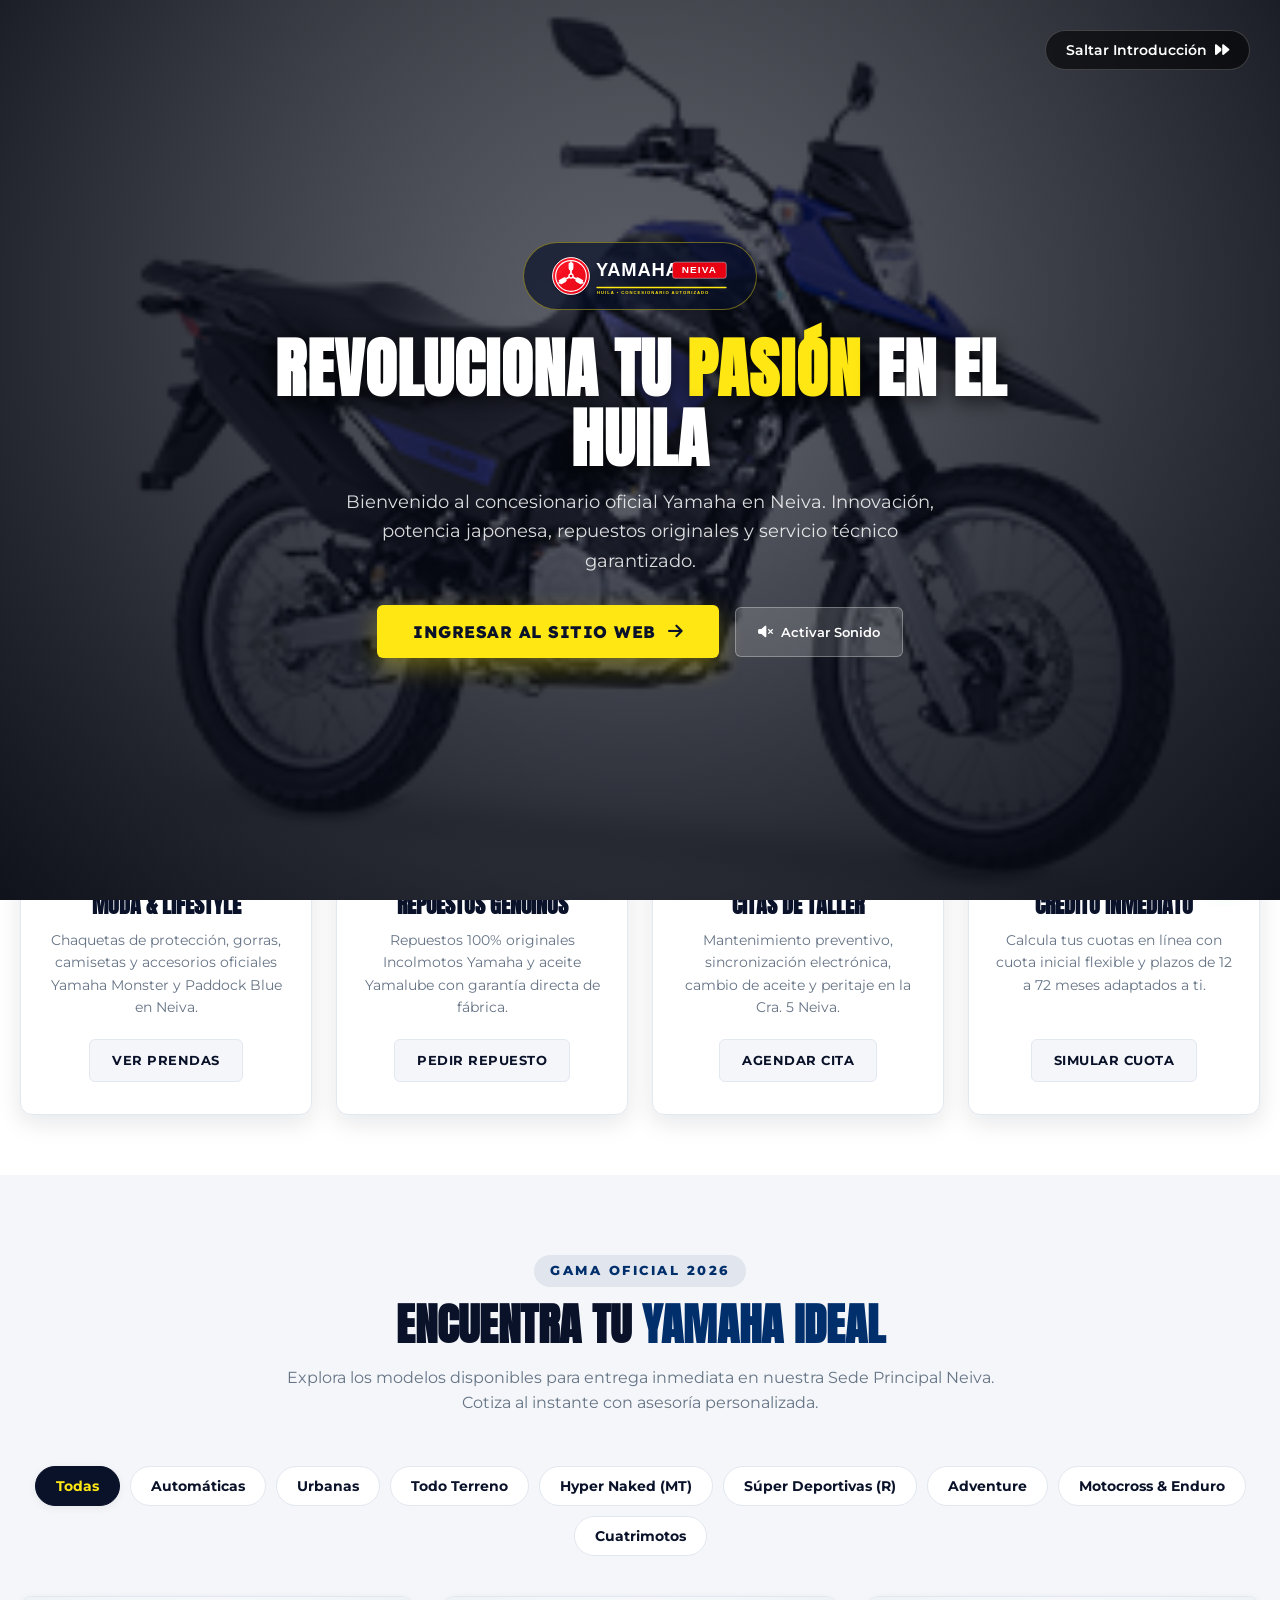
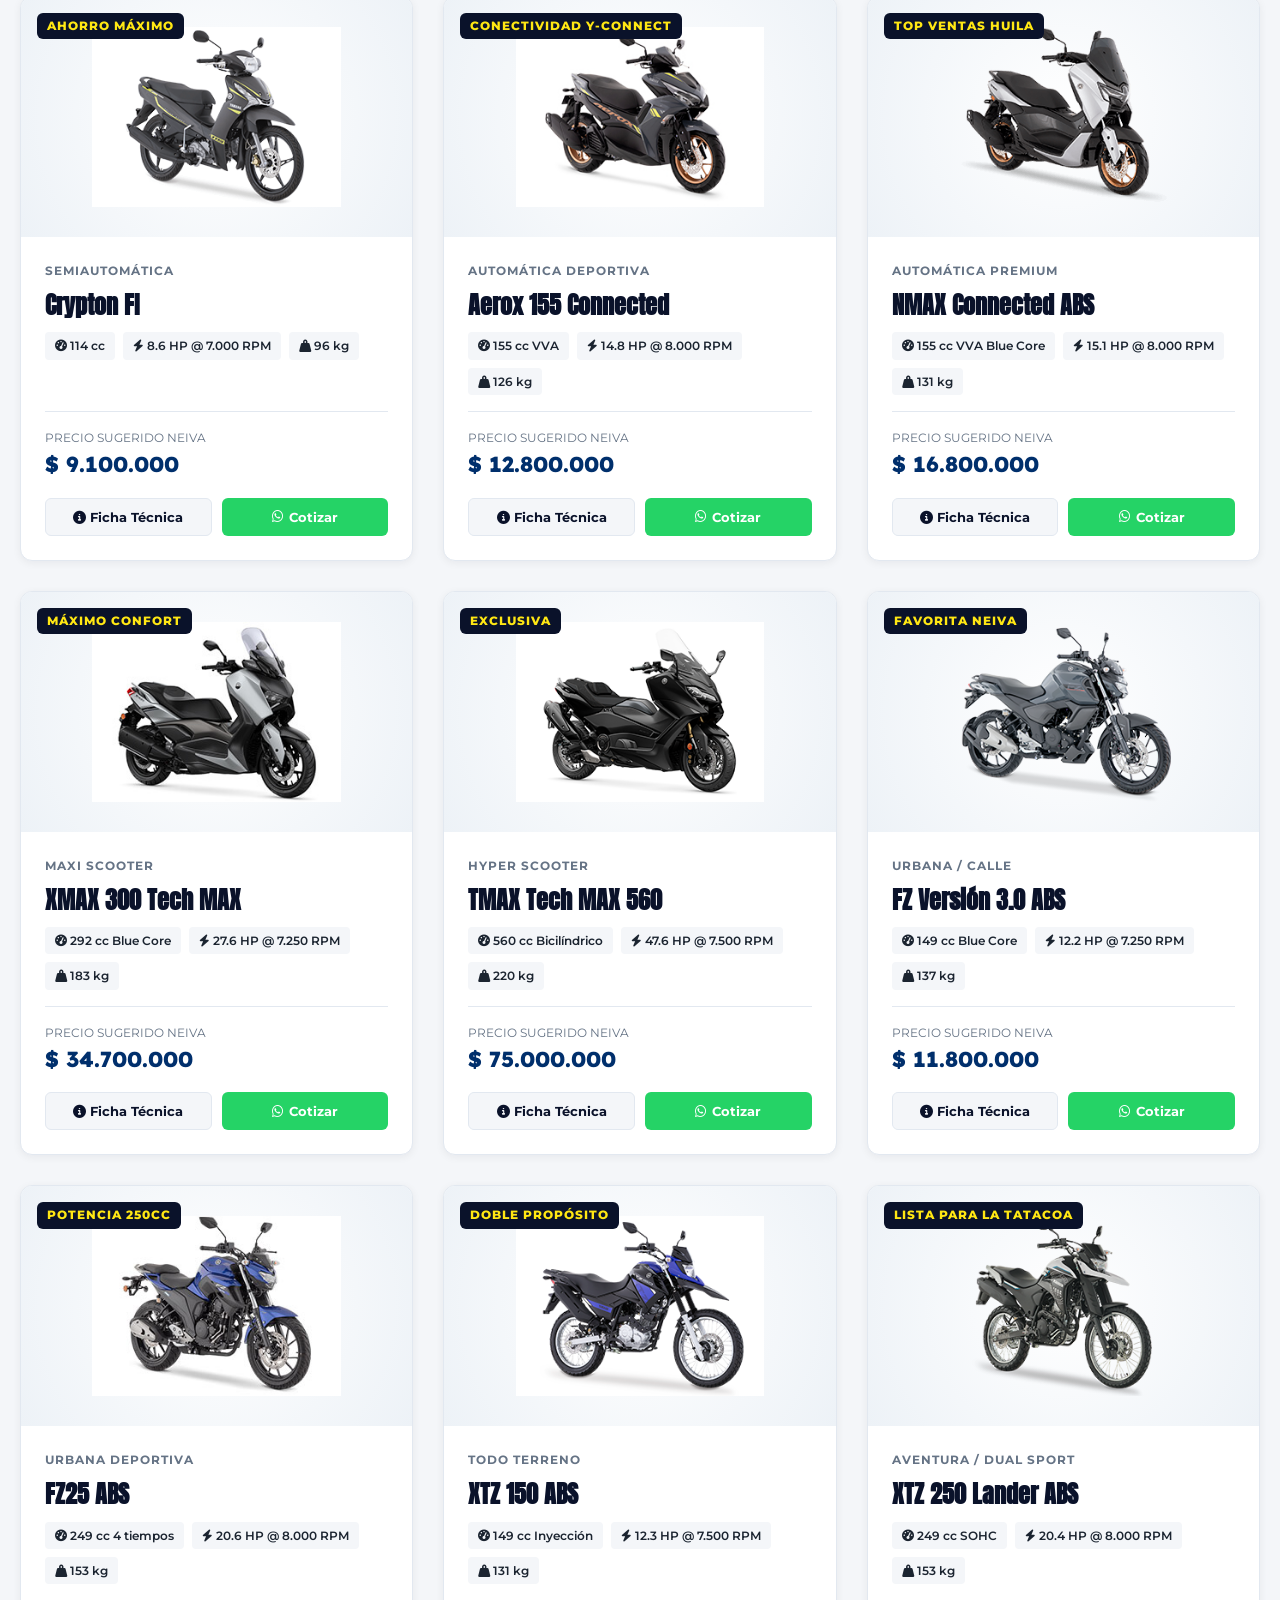
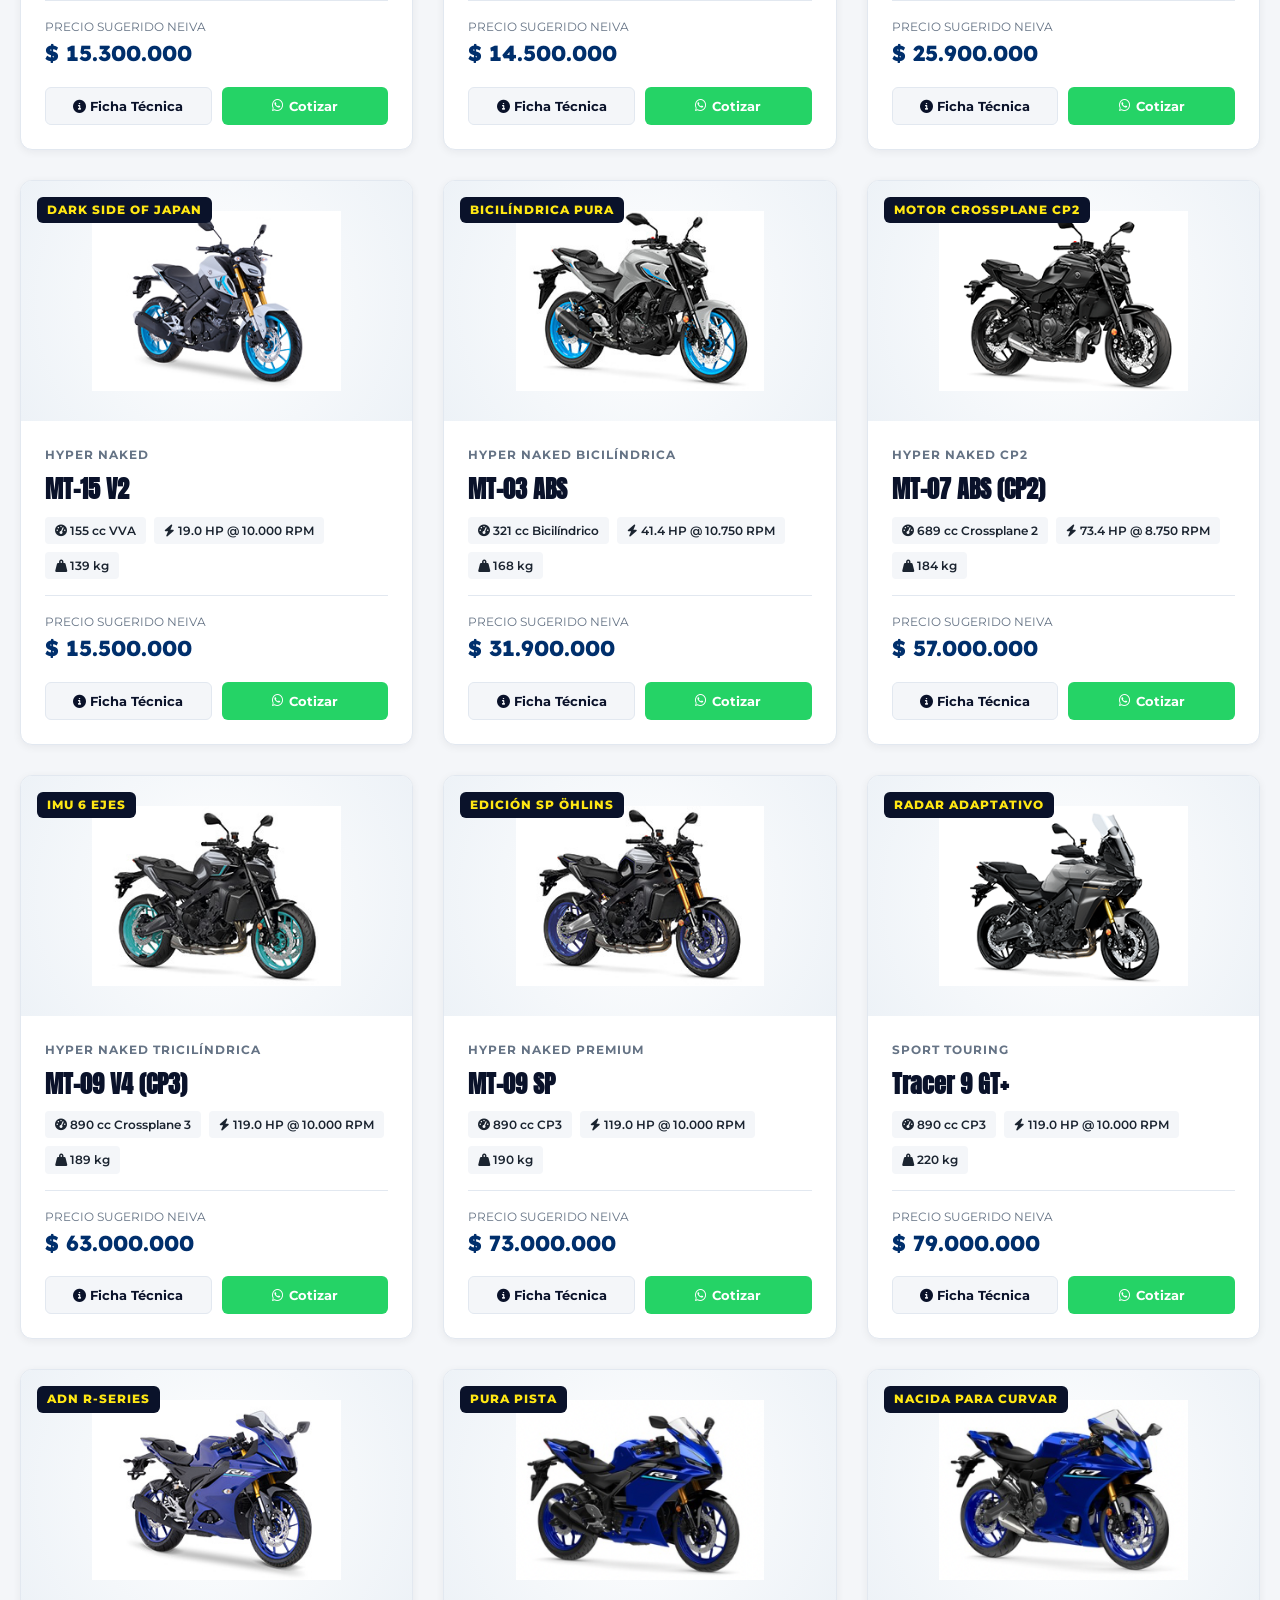
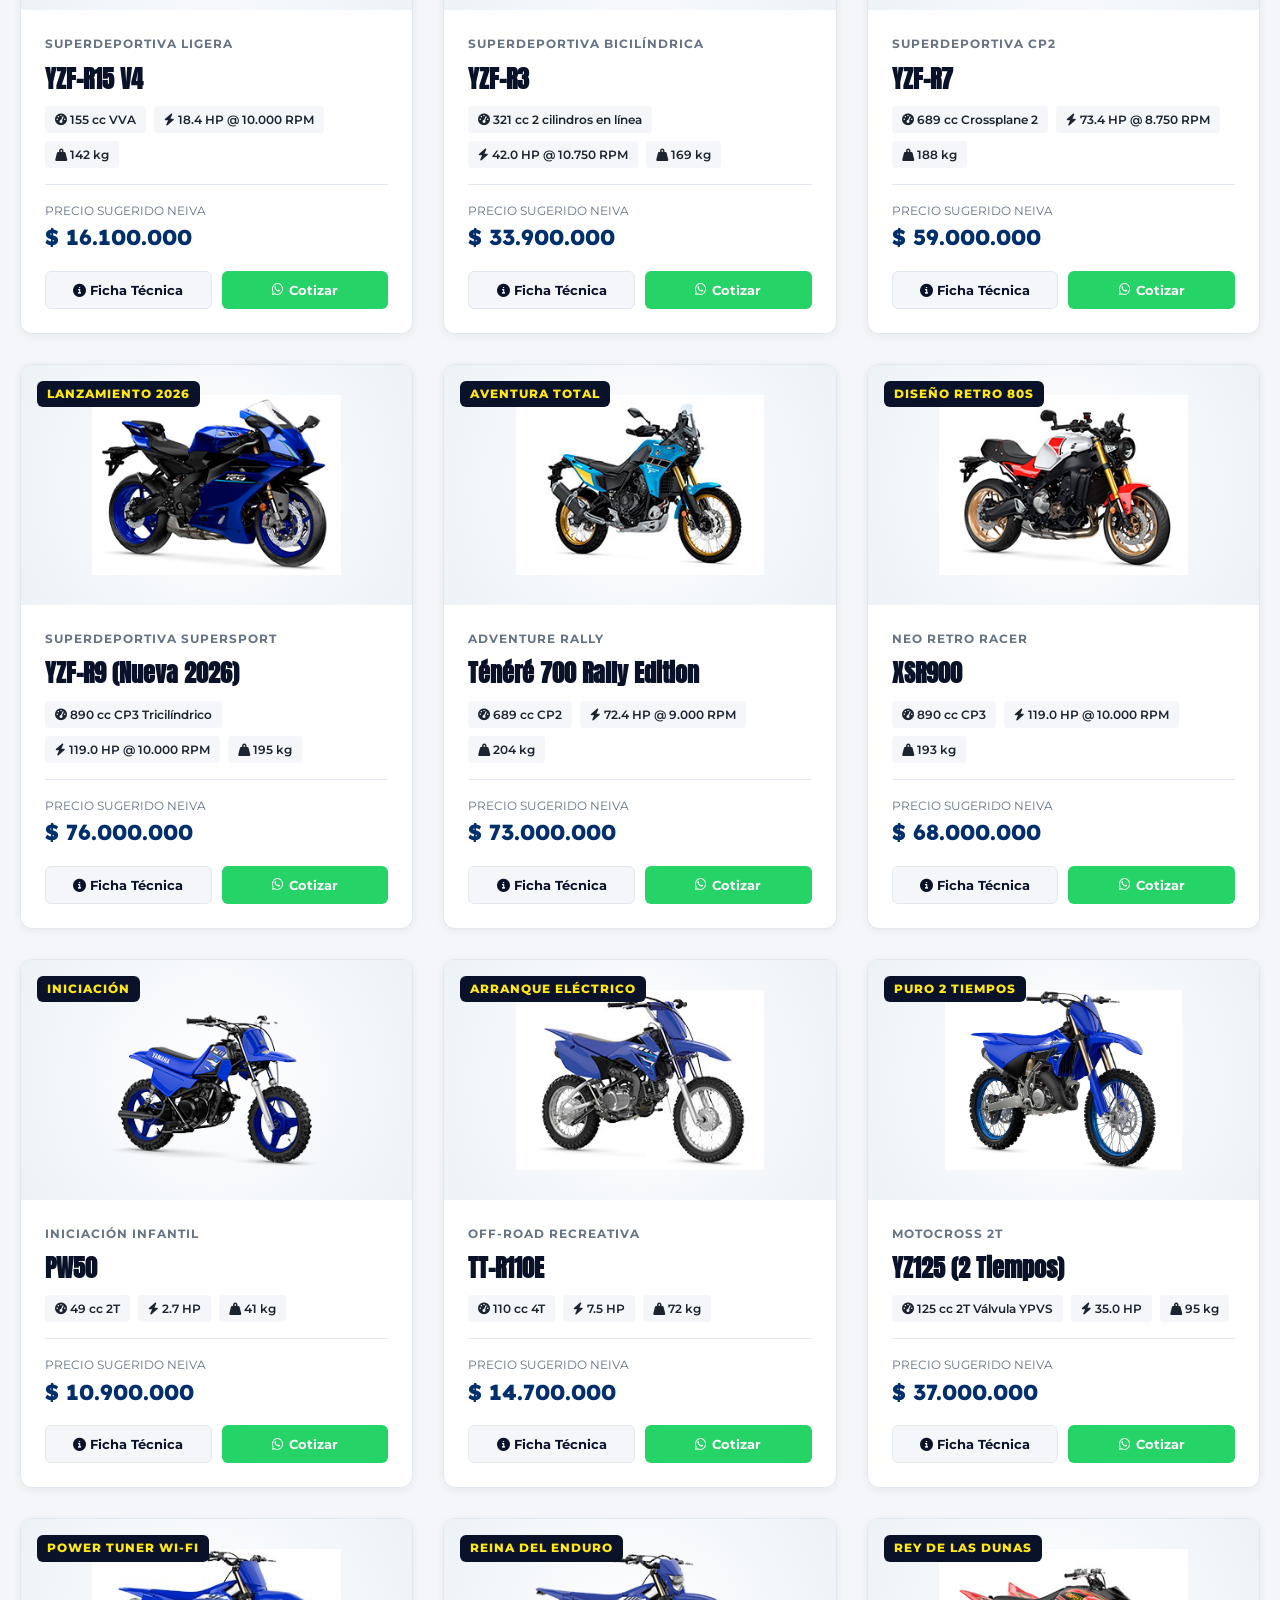
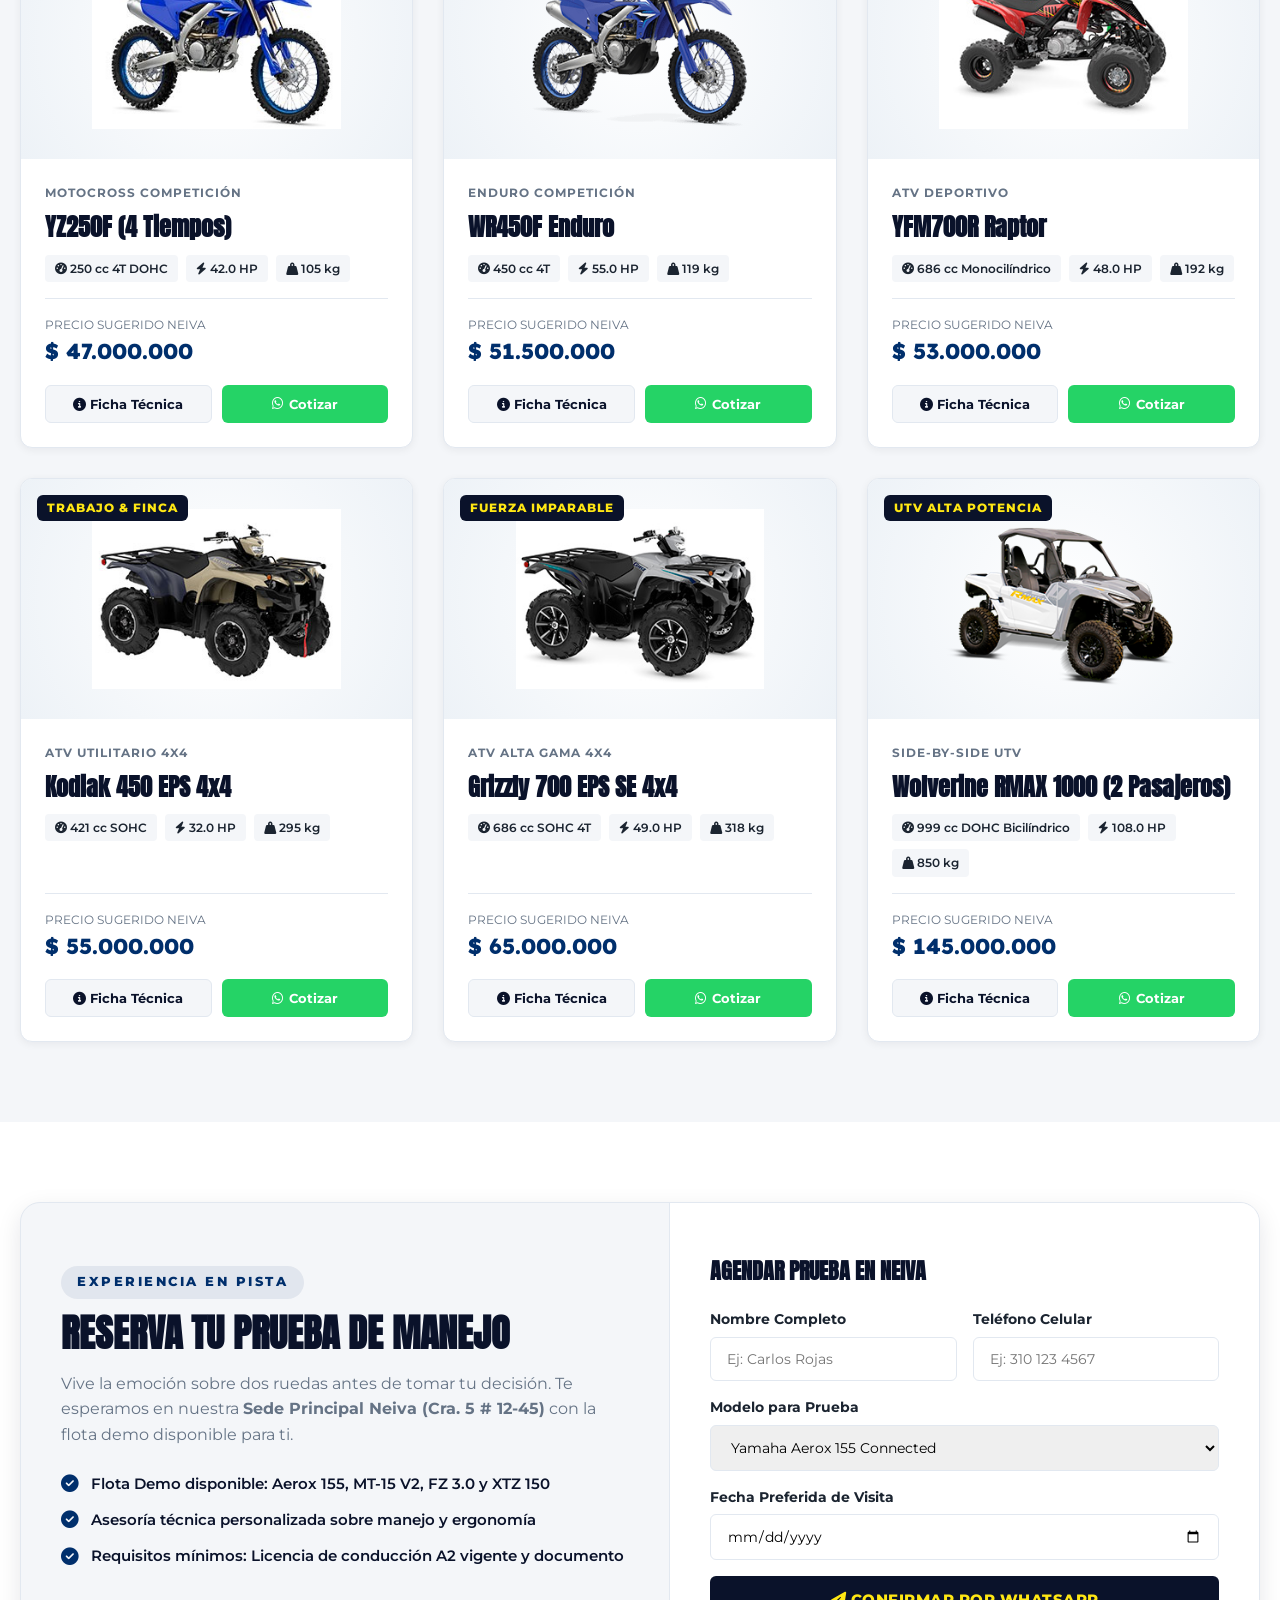
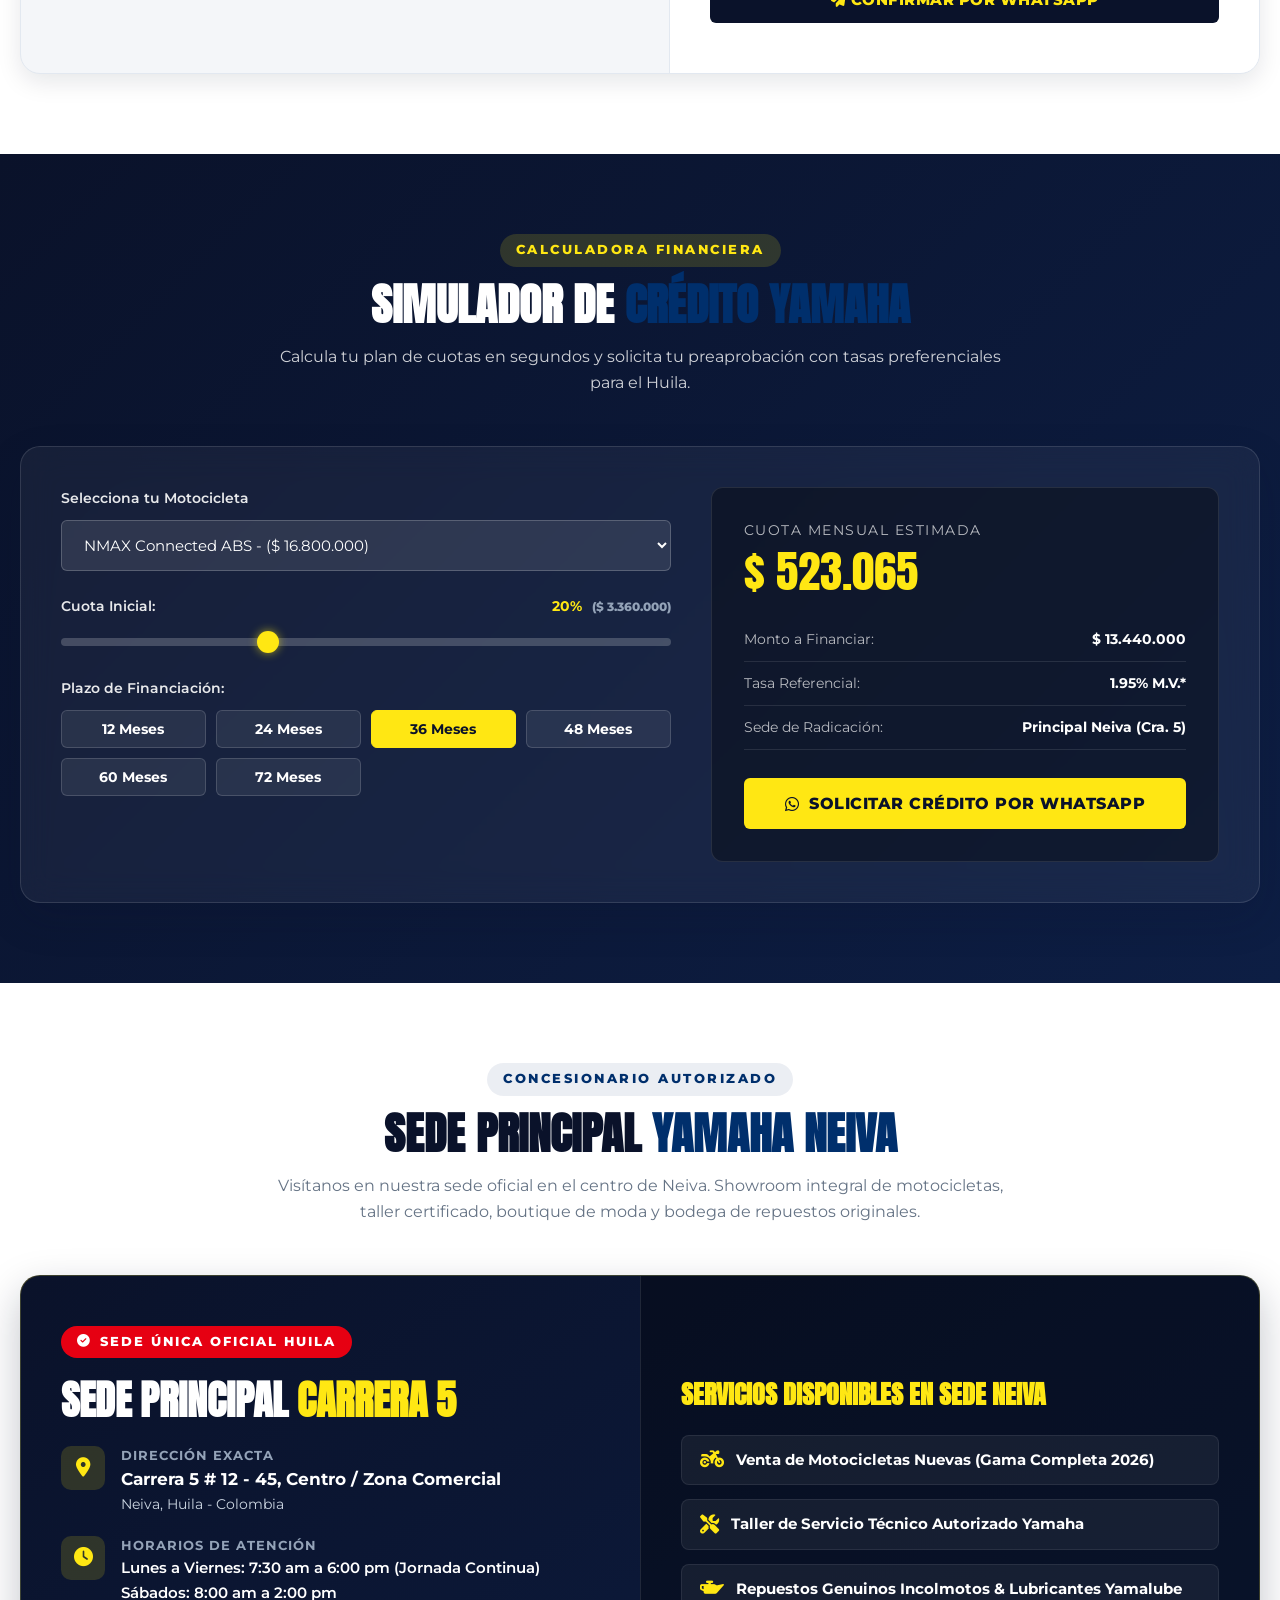
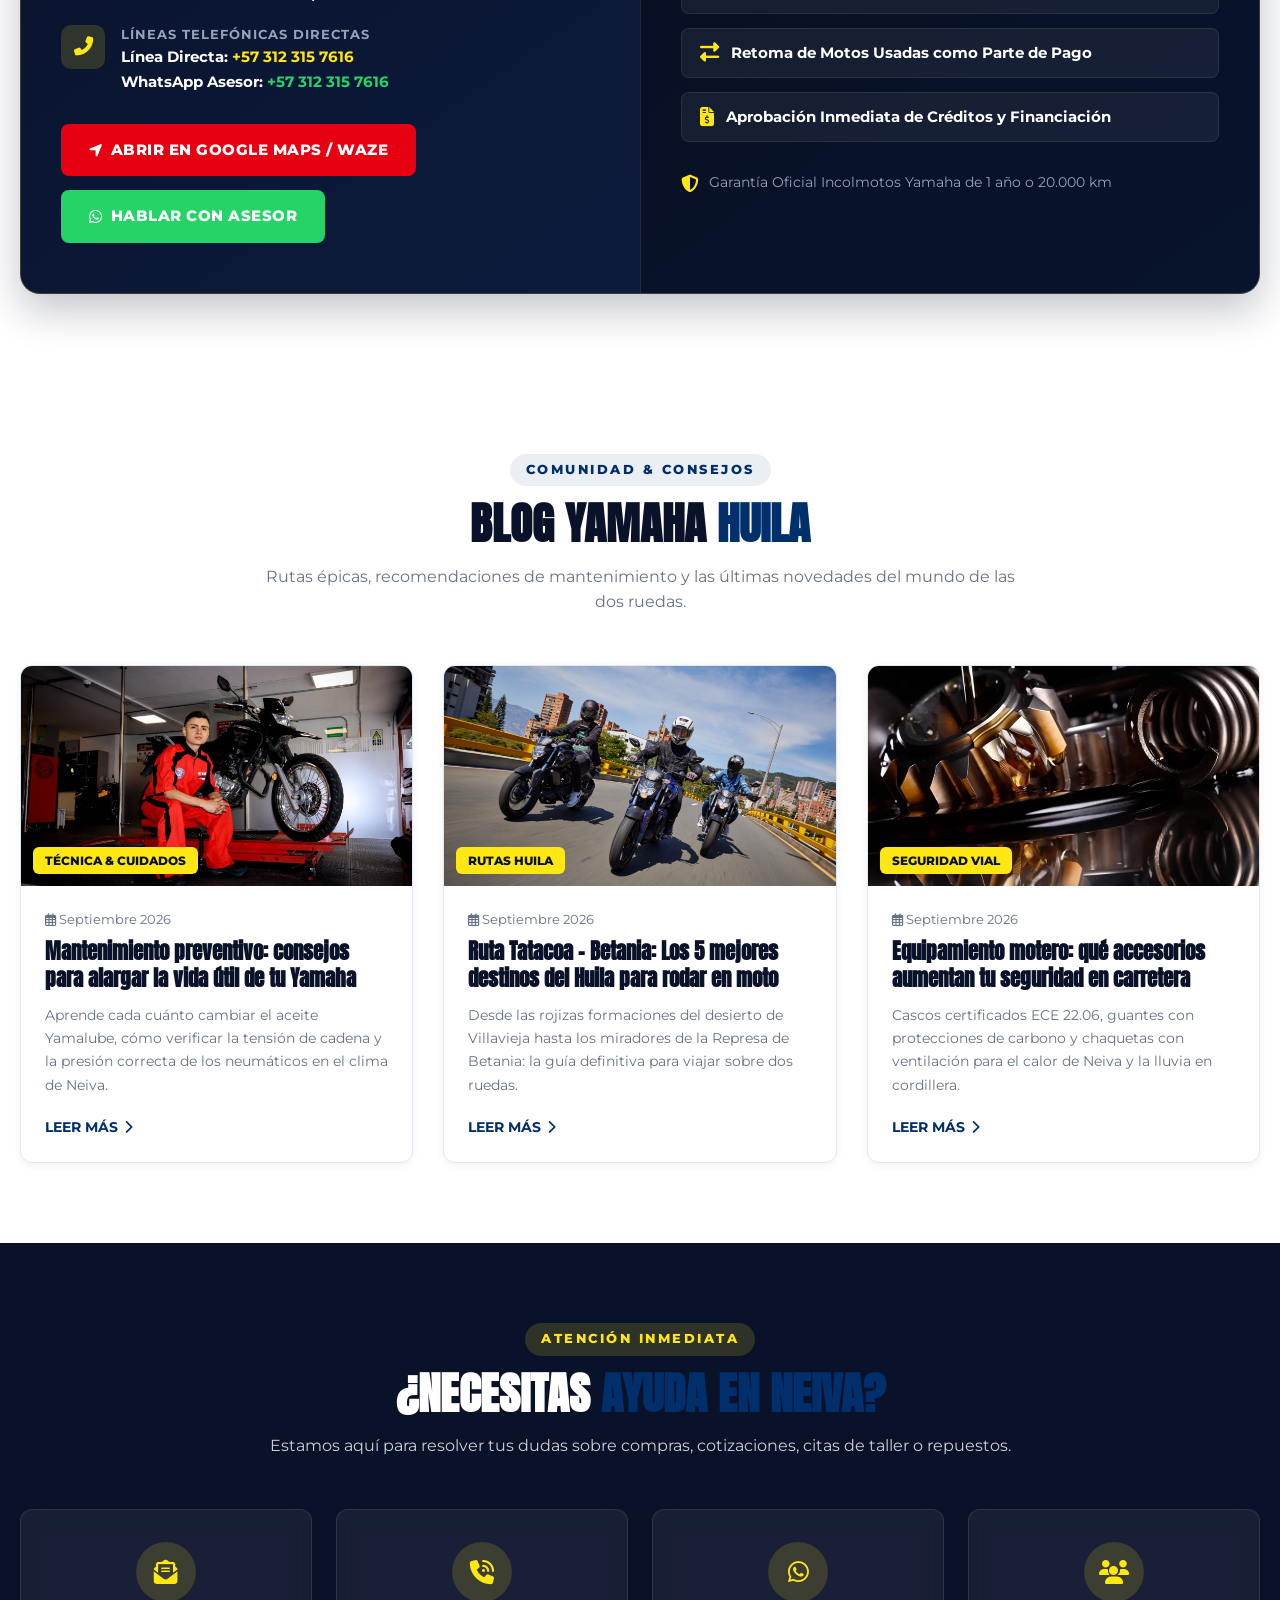
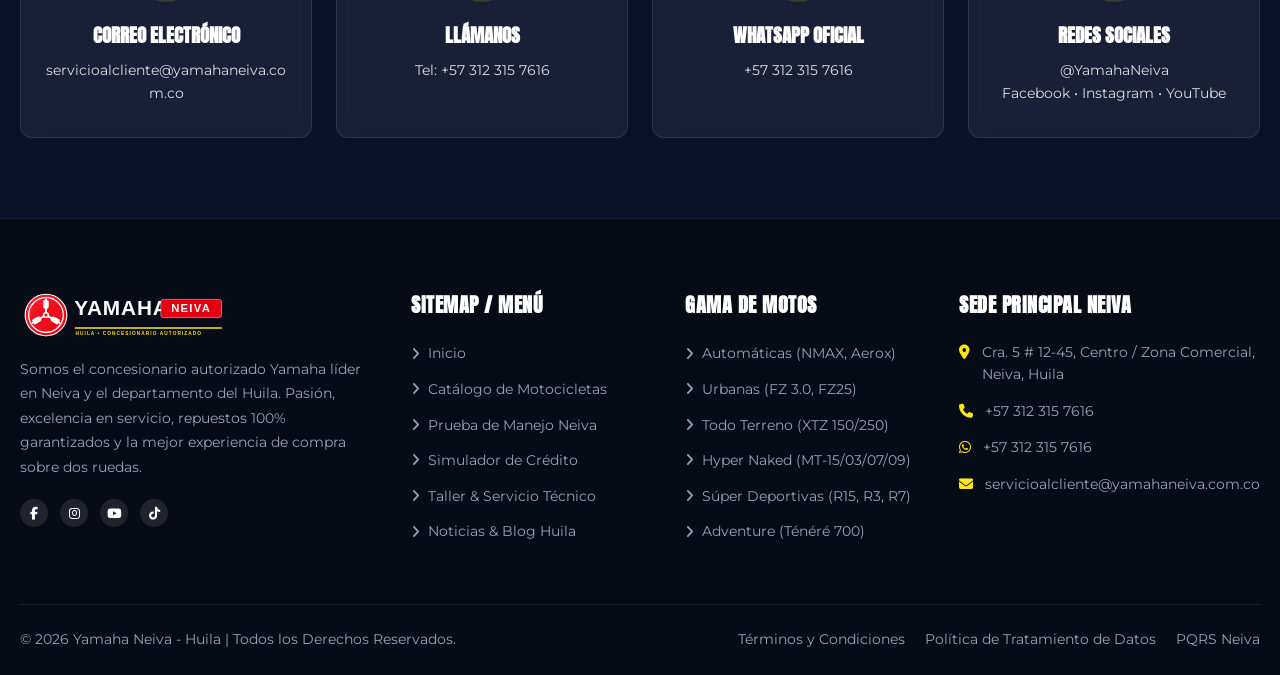
==== index.html @ bfdfc926 "SEO: Add Google Search Console verification meta tag" ====
<!DOCTYPE html>
<html lang="es-CO" prefix="og: https://ogp.me/ns#">
<head>
  <meta charset="UTF-8">
  <meta http-equiv="X-UA-Compatible" content="IE=edge">
  <meta name="viewport" content="width=device-width, initial-scale=1.0, viewport-fit=cover">
  
  <!-- ==============================================================================
       METADATOS DE POSICIONAMIENTO SEO LOCAL (GOOGLEBOT, BINGBOT & MOTO-SEARCH)
       ============================================================================== -->
  <title>Motos Yamaha Neiva | Concesionario Oficial Huila - Precios 2026 & Financiación</title>
  <meta name="description" content="Concesionario oficial Yamaha en Neiva, Huila. Venta de motocicletas NMAX, MT-15, XTZ 250, FZ 3.0, R15. Financiación inmediata sin codeudor, repuestos originales Yamalube y taller autorizado. Sede Principal Cra. 5 # 12-45, Neiva.">
  <meta name="keywords" content="Motos Yamaha Neiva, Concesionario Yamaha Neiva Huila, Yamaha Neiva Carrera 5, Comprar moto Neiva, Yamaha NMAX Neiva, MT 15 Neiva, XTZ 250 Lander Huila, FZ 3.0 Neiva, Taller autorizado Yamaha Neiva, Repuestos Yamalube Neiva, Credito motos Neiva, Yamaha Sports Neiva">
  <meta name="author" content="Yamaha Neiva - Huila">
  <meta name="robots" content="index, follow, max-image-preview:large, max-snippet:-1, max-video-preview:-1">
  <meta name="google-site-verification" content="wU4cvUaVYzoa6V1J52z_FNGCMJwhJTSvYVDYo3j7xu8">
  <link rel="canonical" href="https://yamahasupermotosneiva.com.co/">
  <link rel="alternate" hreflang="es-CO" href="https://yamahasupermotosneiva.com.co/">
  
  <!-- ==============================================================================
       FAVICON OFICIAL YAMAHA NEIVA (TODOS LOS FORMATOS Y DISPOSITIVOS)
       ============================================================================== -->
  <link rel="icon" type="image/svg+xml" href="assets/images/favicon.svg">
  <link rel="icon" type="image/png" sizes="64x64" href="assets/images/favicon.png">
  <link rel="apple-touch-icon" sizes="180x180" href="assets/images/favicon.png">
  <link rel="shortcut icon" href="favicon.ico" type="image/x-icon">
  <link rel="alternate icon" href="favicon.ico">
  <meta name="msapplication-TileImage" content="assets/images/favicon.png">

  <!-- GEO-ETIQUETAS PARA POSICIONAR DE #1 EN BÚSQUEDAS LOCALES EN NEIVA Y EL HUILA -->
  <meta name="geo.region" content="CO-HUI">
  <meta name="geo.placename" content="Neiva, Huila, Colombia">
  <meta name="geo.position" content="2.9295;-75.2905">
  <meta name="ICBM" content="2.9295, -75.2905">
  <meta name="DC.title" content="Yamaha Neiva - Concesionario Oficial Huila">
  <meta name="DC.creator" content="Yamaha Neiva">
  <meta name="DC.coverage" content="Neiva, Pitalito, Garzón, Rivera, Huila, Colombia">

  <!-- OPEN GRAPH / FACEBOOK / WHATSAPP / INSTAGRAM CARD -->
  <meta property="og:type" content="website">
  <meta property="og:locale" content="es_CO">
  <meta property="og:site_name" content="Yamaha Neiva - Concesionario Oficial">
  <meta property="og:title" content="Motos Yamaha Neiva | Concesionario Oficial Huila">
  <meta property="og:description" content="Estrena tu Yamaha en Neiva. Catálogo 2026, crédito al instante sin codeudor, Test Drive gratis y taller oficial en la Cra. 5 # 12-45.">
  <meta property="og:url" content="https://yamahasupermotosneiva.com.co/">
  <meta property="og:image" content="https://yamahasupermotosneiva.com.co/assets/images/logo-yamaha-neiva.svg">
  <meta property="og:image:width" content="1200">
  <meta property="og:image:height" content="630">

  <!-- TWITTER CARDS -->
  <meta name="twitter:card" content="summary_large_image">
  <meta name="twitter:title" content="Motos Yamaha Neiva | Concesionario Oficial Huila">
  <meta name="twitter:description" content="Venta de motos Yamaha en Neiva. Sede Principal Cra. 5 # 12-45. Financiación inmediata y Test Drive.">
  <meta name="twitter:image" content="https://yamahasupermotosneiva.com.co/assets/images/logo-yamaha-neiva.svg">
  <meta name="theme-color" content="#0a122a">

  <!-- ==============================================================================
       ESTRUCTURA DE DATOS SCHEMA.ORG (JSON-LD) PARA RESULTADOS ENRIQUECIDOS GOOGLE
       ============================================================================== -->
  <script type="application/ld+json">
  {
    "@context": "https://schema.org",
    "@graph": [
      {
        "@type": ["MotorcycleDealer", "AutoDealer", "LocalBusiness"],
        "@id": "https://yamahasupermotosneiva.com.co/#localbusiness",
        "name": "Yamaha Neiva - Sede Principal Carrera 5",
        "alternateName": ["Yamaha Sports Neiva", "Concesionario Yamaha Neiva Huila", "Yamaha Huila"],
        "url": "https://yamahasupermotosneiva.com.co/",
        "logo": "https://yamahasupermotosneiva.com.co/assets/images/logo-yamaha-neiva.svg",
        "image": "https://yamahasupermotosneiva.com.co/assets/images/logo-yamaha-neiva.svg",
        "description": "Concesionario oficial de motocicletas Yamaha en Neiva y el departamento del Huila. Venta de motos nuevas, repuestos originales Yamalube, servicio técnico certificado y financiación inmediata.",
        "telephone": "+573123157616",
        "priceRange": "$$",
        "currenciesAccepted": "COP",
        "paymentAccepted": "Efectivo, Tarjeta de Crédito, Transferencia Bancaria, Crédito Financiado",
        "address": {
          "@type": "PostalAddress",
          "streetAddress": "Carrera 5 # 12 - 45",
          "addressLocality": "Neiva",
          "addressRegion": "Huila",
          "postalCode": "410001",
          "addressCountry": "CO"
        },
        "geo": {
          "@type": "GeoCoordinates",
          "latitude": 2.9295,
          "longitude": -75.2905
        },
        "hasMap": "https://maps.google.com/?q=Cra+5+12-45+Neiva+Huila",
        "openingHoursSpecification": [
          {
            "@type": "OpeningHoursSpecification",
            "dayOfWeek": ["Monday", "Tuesday", "Wednesday", "Thursday", "Friday"],
            "opens": "07:30",
            "closes": "18:00"
          },
          {
            "@type": "OpeningHoursSpecification",
            "dayOfWeek": "Saturday",
            "opens": "08:00",
            "closes": "14:00"
          }
        ],
        "sameAs": [
          "https://www.facebook.com/YamahaSportsMotos",
          "https://www.instagram.com/yamahasportsmotos",
          "https://www.youtube.com/@YamahaSportsMotos",
          "https://www.tiktok.com/@yamahasportsmotos"
        ],
        "areaServed": {
          "@type": "AdministrativeArea",
          "name": "Neiva, Huila y Surcolombia"
        }
      },
      {
        "@type": "FAQPage",
        "@id": "https://yamahaneiva.com.co/#faq",
        "mainEntity": [
          {
            "@type": "Question",
            "name": "¿Dónde queda el concesionario oficial Yamaha en Neiva?",
            "acceptedAnswer": {
              "@type": "Answer",
              "text": "Nuestra Sede Principal está ubicada en la Carrera 5 # 12 - 45, en la Zona Comercial del Centro de Neiva, Huila. Teléfono y WhatsApp: +57 312 315 7616."
            }
          },
          {
            "@type": "Question",
            "name": "¿Cómo financiar una moto Yamaha en Neiva sin codeudor?",
            "acceptedAnswer": {
              "@type": "Answer",
              "text": "En Yamaha Neiva ofrecemos planes de financiación inmediata de hasta el 100% del valor de tu motocicleta con cuotas iniciales flexibles y plazos de 12 a 72 meses presentando solo tu cédula."
            }
          },
          {
            "@type": "Question",
            "name": "¿Cuáles son los modelos de motos Yamaha más vendidos en Neiva?",
            "acceptedAnswer": {
              "@type": "Answer",
              "text": "Los modelos más solicitados en Neiva son la Yamaha NMAX Connected ABS, Crypton FI, Aerox 155, FZ 3.0, MT-15 V2, XTZ 150 y XTZ 250 Lander para aventura y trabajo."
            }
          }
        ]
      }
    ]
  }
  </script>

  <!-- Fuentes de Google: Anton (Títulos Yamaha), Montserrat (Cuerpo) y Lexend -->
  <link rel="preconnect" href="https://fonts.googleapis.com">
  <link rel="preconnect" href="https://fonts.gstatic.com" crossorigin>
  <link href="https://fonts.googleapis.com/css2?family=Anton&family=Lexend:wght@400;600;700;800&family=Montserrat:ital,wght@0,300;0,400;0,500;0,600;0,700;0,800;0,900;1,400;1,700&display=swap" rel="stylesheet">

  <!-- Font Awesome 6 Icons -->
  <link rel="stylesheet" href="https://cdnjs.cloudflare.com/ajax/libs/font-awesome/6.4.0/css/all.min.css">

  <!-- Estilos del Proyecto -->
  <link rel="stylesheet" href="css/styles.css">
</head>
<body>

  <!-- ==========================================================================
       1. VIDEO SPLASH DE BIENVENIDA (TU VIDEO DE ESCRITORIO ANTES DE ABRIR)
       ========================================================================== -->
  <div id="intro-video-overlay" role="dialog" aria-modal="true" aria-label="Video introductorio Yamaha Neiva">
    
    <!-- Video local del usuario desde el escritorio -->
    <div class="video-container">
      <video id="splash-video-media" autoplay muted loop playsinline poster="assets/images/xtz150_azul-ABS_mini-1.png">
        <source src="assets/video/intro-neiva.mp4" type="video/mp4">
        <!-- Respaldo -->
        <source src="https://assets.mixkit.co/videos/preview/mixkit-motorcyclist-riding-fast-on-a-highway-34444-large.mp4" type="video/mp4">
        Tu navegador no soporta el formato de video.
      </video>
      <div class="video-backdrop-pattern"></div>
    </div>

    <!-- Botón para omitir en la esquina superior -->
    <div class="intro-skip-timer">
      <button class="btn-skip-intro" id="btn-skip-intro">
        <span>Saltar Introducción</span>
        <i class="fas fa-forward"></i>
      </button>
    </div>

    <!-- Contenido frontal del Splash -->
    <div class="intro-content">
      <div class="intro-logo-badge" style="background: rgba(10, 18, 42, 0.7); border-color: rgba(255, 231, 19, 0.4);">
        <img src="assets/images/logo-yamaha-neiva-white.svg" alt="Yamaha Neiva" style="height: 46px; object-fit: contain;">
      </div>

      <h1 class="intro-title">
        REVOLUCIONA TU <span>PASIÓN</span> EN EL HUILA
      </h1>

      <p class="intro-subtitle">
        Bienvenido al concesionario oficial Yamaha en Neiva. Innovación, potencia japonesa, repuestos originales y servicio técnico garantizado.
      </p>

      <div class="intro-actions">
        <button class="btn-enter-site" id="btn-enter-site">
          <span>Ingresar al Sitio Web</span>
          <i class="fas fa-arrow-right"></i>
        </button>
        <button class="btn-toggle-sound" id="btn-toggle-sound">
          <i class="fas fa-volume-mute"></i>
          <span>Activar Sonido</span>
        </button>
      </div>
    </div>
  </div>

  <!-- ==========================================================================
       2. TOP BAR DE CONTACTO REGIONAL NEIVA & HUILA
       ========================================================================== -->
  <aside class="top-bar" aria-label="Información de contacto rápida">
    <div class="container">
      <div class="top-bar-left">
        <div class="top-info-item">
          <i class="fas fa-map-marker-alt"></i>
          <span><strong>Sede Principal Neiva:</strong> Cra. 5 # 12-45, Centro / Zona Comercial</span>
        </div>
        <div class="top-info-item">
          <i class="fas fa-clock"></i>
          <span>Lun - Vie: 7:30am - 6:00pm | Sáb: 8:00am - 2:00pm</span>
        </div>
      </div>
      <div class="top-bar-right">
        <div class="top-info-item">
          <i class="fas fa-phone-alt"></i>
          <a href="tel:+573123157616">+57 312 315 7616</a>
        </div>
        <div class="top-info-item">
          <i class="fab fa-whatsapp"></i>
          <a href="https://api.whatsapp.com/send?phone=573123157616&text=Hola%20Yamaha%20Neiva,%20deseo%20m%C3%A1s%20informaci%C3%B3n." target="_blank">
            +57 312 315 7616
          </a>
        </div>
        <div class="top-social-links">
          <a href="https://www.facebook.com" target="_blank" aria-label="Facebook"><i class="fab fa-facebook-f"></i></a>
          <a href="https://www.instagram.com" target="_blank" aria-label="Instagram"><i class="fab fa-instagram"></i></a>
          <a href="https://www.youtube.com" target="_blank" aria-label="YouTube"><i class="fab fa-youtube"></i></a>
          <a href="https://www.tiktok.com" target="_blank" aria-label="TikTok"><i class="fab fa-tiktok"></i></a>
        </div>
      </div>
    </div>
  </aside>

  <!-- ==========================================================================
       3. HEADER PRINCIPAL CON NUEVO LOGO OFICIAL YAMAHA NEIVA
       ========================================================================== -->
  <header class="main-header" id="main-header">
    <div class="container header-inner">
      
      <!-- Logotipo Oficial Yamaha Neiva -->
      <a href="#inicio" class="site-logo" aria-label="Inicio Yamaha Neiva">
        <img src="assets/images/logo-yamaha-neiva.svg" alt="Yamaha Neiva - Concesionario Oficial" style="height: 52px; width: auto; object-fit: contain;">
      </a>

      <!-- Navegación Principal para Escritorio -->
      <nav class="main-nav" aria-label="Navegación principal">
        <ul class="nav-menu">
          
          <!-- Elemento con Mega Menú -->
          <li class="nav-item has-mega-menu">
            <a href="#catalogo" class="nav-link">
              <span>Motocicletas</span>
              <i class="fas fa-chevron-down"></i>
            </a>

            <!-- Mega Menú Desplegable -->
            <div class="mega-menu">
              <div class="mega-menu-tabs">
                
                <!-- Lista de Categorías -->
                <ul class="mega-categories-nav">
                  <li><button class="mega-cat-btn active" data-category="automaticas">AUTOMÁTICAS Y SCOOTERS <i class="fas fa-chevron-right"></i></button></li>
                  <li><button class="mega-cat-btn" data-category="urbanas">URBANAS Y CALLE <i class="fas fa-chevron-right"></i></button></li>
                  <li><button class="mega-cat-btn" data-category="todoterreno">TODO TERRENO Y DUAL <i class="fas fa-chevron-right"></i></button></li>
                  <li><button class="mega-cat-btn" data-category="deportivas">HYPER NAKED (MT) <i class="fas fa-chevron-right"></i></button></li>
                  <li><button class="mega-cat-btn" data-category="superdeportivas">SÚPER DEPORTIVAS (R) <i class="fas fa-chevron-right"></i></button></li>
                  <li><button class="mega-cat-btn" data-category="adventure">ADVENTURE (TÉNÉRÉ) <i class="fas fa-chevron-right"></i></button></li>
                  <li><button class="mega-cat-btn" data-category="heritage">SPORT HERITAGE <i class="fas fa-chevron-right"></i></button></li>
                  <li><button class="mega-cat-btn" data-category="offroad">MOTOCROSS & ENDURO <i class="fas fa-chevron-right"></i></button></li>
                  <li><button class="mega-cat-btn" data-category="cuatrimotos">CUATRIMOTOS & ATVs <i class="fas fa-chevron-right"></i></button></li>
                </ul>

                <!-- Paneles de Modelos con fotos oficiales -->
                <div class="mega-panels-wrapper">
                  
                  <!-- Panel Automáticas -->
                  <div class="mega-panel active" id="mega-panel-automaticas">
                    <div class="mega-bike-card" onclick="CatalogController.openBikeModal('crypton-fi')">
                      <img src="assets/images/crypton_2026_verde_mini-1.png" alt="Crypton FI">
                      <div class="mega-bike-title">Crypton FI</div>
                      <div class="mega-bike-price">$9.100.000 COP</div>
                    </div>
                    <div class="mega-bike-card" onclick="CatalogController.openBikeModal('aerox-155')">
                      <img src="assets/images/aeroxNeon_mini-1.jpg" alt="Aerox 155">
                      <div class="mega-bike-title">Aerox 155</div>
                      <div class="mega-bike-price">$12.800.000 COP</div>
                    </div>
                    <div class="mega-bike-card" onclick="CatalogController.openBikeModal('nmax-connected')">
                      <img src="assets/images/nmax_plata_2026_mini-1.png" alt="NMAX Connected">
                      <div class="mega-bike-title">NMAX Connected</div>
                      <div class="mega-bike-price">$16.800.000 COP</div>
                    </div>
                    <div class="mega-bike-card" onclick="CatalogController.openBikeModal('xmax-300')">
                      <img src="assets/images/xmax_2025_gris_mini-1.jpg" alt="XMAX 300">
                      <div class="mega-bike-title">XMAX 300</div>
                      <div class="mega-bike-price">$34.700.000 COP</div>
                    </div>
                    <div class="mega-bike-card" onclick="CatalogController.openBikeModal('tmax-560')">
                      <img src="assets/images/tmaxTechmax_darkPetrol_mini-1.png" alt="TMAX Tech MAX">
                      <div class="mega-bike-title">TMAX Tech MAX</div>
                      <div class="mega-bike-price">$75.000.000 COP</div>
                    </div>
                  </div>

                  <!-- Panel Urbanas -->
                  <div class="mega-panel" id="mega-panel-urbanas">
                    <div class="mega-bike-card" onclick="CatalogController.openBikeModal('fz-3-0')">
                      <img src="assets/images/Fz15v3_2024_mini-1.png" alt="FZ 3.0">
                      <div class="mega-bike-title">FZ 3.0 ABS</div>
                      <div class="mega-bike-price">$11.800.000 COP</div>
                    </div>
                    <div class="mega-bike-card" onclick="CatalogController.openBikeModal('fz25-abs')">
                      <img src="assets/images/fz252026-1.jpg" alt="FZ25 ABS">
                      <div class="mega-bike-title">FZ25 ABS</div>
                      <div class="mega-bike-price">$15.300.000 COP</div>
                    </div>
                  </div>

                  <!-- Panel Todoterreno -->
                  <div class="mega-panel" id="mega-panel-todoterreno">
                    <div class="mega-bike-card" onclick="CatalogController.openBikeModal('xtz-150')">
                      <img src="assets/images/xtz150_azul-ABS_mini-1.png" alt="XTZ 150">
                      <div class="mega-bike-title">XTZ 150 ABS</div>
                      <div class="mega-bike-price">$14.500.000 COP</div>
                    </div>
                    <div class="mega-bike-card" onclick="CatalogController.openBikeModal('xtz-250')">
                      <img src="assets/images/xtz250_blanca_mini-1.png" alt="XTZ 250 Lander">
                      <div class="mega-bike-title">XTZ 250 Lander</div>
                      <div class="mega-bike-price">$25.900.000 COP</div>
                    </div>
                  </div>

                  <!-- Panel MT -->
                  <div class="mega-panel" id="mega-panel-deportivas">
                    <div class="mega-bike-card" onclick="CatalogController.openBikeModal('mt-15')">
                      <img src="assets/images/mt15azulnueva.jpg" alt="MT-15">
                      <div class="mega-bike-title">MT-15 V2</div>
                      <div class="mega-bike-price">$15.500.000 COP</div>
                    </div>
                    <div class="mega-bike-card" onclick="CatalogController.openBikeModal('mt-03')">
                      <img src="assets/images/Mt03_2026_grisMINI-1.jpg" alt="MT-03">
                      <div class="mega-bike-title">MT-03 ABS</div>
                      <div class="mega-bike-price">$31.900.000 COP</div>
                    </div>
                    <div class="mega-bike-card" onclick="CatalogController.openBikeModal('mt-07')">
                      <img src="assets/images/mt07_gris_mini-1.png" alt="MT-07">
                      <div class="mega-bike-title">MT-07 (CP2)</div>
                      <div class="mega-bike-price">$57.000.000 COP</div>
                    </div>
                    <div class="mega-bike-card" onclick="CatalogController.openBikeModal('mt-09')">
                      <img src="assets/images/Mt09_2024_cyan_mini-1.jpg" alt="MT-09">
                      <div class="mega-bike-title">MT-09 (CP3)</div>
                      <div class="mega-bike-price">$63.000.000 COP</div>
                    </div>
                    <div class="mega-bike-card" onclick="CatalogController.openBikeModal('mt-09-sp')">
                      <img src="assets/images/Mt09_2025_SP_mini-1.jpg" alt="MT-09 SP">
                      <div class="mega-bike-title">MT-09 SP</div>
                      <div class="mega-bike-price">$73.000.000 COP</div>
                    </div>
                    <div class="mega-bike-card" onclick="CatalogController.openBikeModal('tracer-9-gt')">
                      <img src="assets/images/tracer_gris_mini-1.png" alt="Tracer 9 GT">
                      <div class="mega-bike-title">Tracer 9 GT+</div>
                      <div class="mega-bike-price">$79.000.000 COP</div>
                    </div>
                  </div>

                  <!-- Panel R-Series -->
                  <div class="mega-panel" id="mega-panel-superdeportivas">
                    <div class="mega-bike-card" onclick="CatalogController.openBikeModal('r15-v4')">
                      <img src="assets/images/Yamaha_r15v4_2026_menumini-1.jpg" alt="R15 V4">
                      <div class="mega-bike-title">YZF-R15 V4</div>
                      <div class="mega-bike-price">$16.100.000 COP</div>
                    </div>
                    <div class="mega-bike-card" onclick="CatalogController.openBikeModal('r3')">
                      <img src="assets/images/Untitled-design-2.png" alt="R3">
                      <div class="mega-bike-title">YZF-R3</div>
                      <div class="mega-bike-price">$33.900.000 COP</div>
                    </div>
                    <div class="mega-bike-card" onclick="CatalogController.openBikeModal('r7')">
                      <img src="assets/images/Untitled-design-1.png" alt="R7">
                      <div class="mega-bike-title">YZF-R7</div>
                      <div class="mega-bike-price">$59.000.000 COP</div>
                    </div>
                    <div class="mega-bike-card" onclick="CatalogController.openBikeModal('yzf-r9')">
                      <img src="assets/images/R9.jpg" alt="YZF-R9">
                      <div class="mega-bike-title">YZF-R9 2026</div>
                      <div class="mega-bike-price">$76.000.000 COP</div>
                    </div>
                  </div>

                  <!-- Panel Adventure -->
                  <div class="mega-panel" id="mega-panel-adventure">
                    <div class="mega-bike-card" onclick="CatalogController.openBikeModal('tenere-700')">
                      <img src="assets/images/t7Rally26Menu-1.jpg" alt="Ténéré 700">
                      <div class="mega-bike-title">Ténéré 700 Rally</div>
                      <div class="mega-bike-price">$73.000.000 COP</div>
                    </div>
                  </div>

                  <!-- Panel Heritage -->
                  <div class="mega-panel" id="mega-panel-heritage">
                    <div class="mega-bike-card" onclick="CatalogController.openBikeModal('xsr-900')">
                      <img src="assets/images/xsr900_2024_grisRojo_mini-1.jpg" alt="XSR 900">
                      <div class="mega-bike-title">XSR 900</div>
                      <div class="mega-bike-price">$68.000.000 COP</div>
                    </div>
                  </div>

                  <!-- Panel Motocross & Enduro -->
                  <div class="mega-panel" id="mega-panel-offroad">
                    <div class="mega-bike-card" onclick="CatalogController.openBikeModal('pw50')">
                      <img src="assets/images/pw50_2026_mini-1-1.png" alt="PW50">
                      <div class="mega-bike-title">PW50</div>
                      <div class="mega-bike-price">$10.900.000 COP</div>
                    </div>
                    <div class="mega-bike-card" onclick="CatalogController.openBikeModal('ttr110')">
                      <img src="assets/images/TTR110_2026_YAMAHA_MINI-1.jpg" alt="TTR110">
                      <div class="mega-bike-title">TT-R110E</div>
                      <div class="mega-bike-price">$14.700.000 COP</div>
                    </div>
                    <div class="mega-bike-card" onclick="CatalogController.openBikeModal('yz125')">
                      <img src="assets/images/yz125_2026_yamaha.jpg" alt="YZ125">
                      <div class="mega-bike-title">YZ125 (2T)</div>
                      <div class="mega-bike-price">$37.000.000 COP</div>
                    </div>
                    <div class="mega-bike-card" onclick="CatalogController.openBikeModal('yz250f')">
                      <img src="assets/images/yz250f_2026_yamaha_mini-1.jpg" alt="YZ250F">
                      <div class="mega-bike-title">YZ250F</div>
                      <div class="mega-bike-price">$47.000.000 COP</div>
                    </div>
                    <div class="mega-bike-card" onclick="CatalogController.openBikeModal('wr450f')">
                      <img src="assets/images/wr250f_2026_mini-2.png" alt="WR450F">
                      <div class="mega-bike-title">WR450F Enduro</div>
                      <div class="mega-bike-price">$51.500.000 COP</div>
                    </div>
                  </div>

                  <!-- Panel Cuatrimotos -->
                  <div class="mega-panel" id="mega-panel-cuatrimotos">
                    <div class="mega-bike-card" onclick="CatalogController.openBikeModal('raptor-700')">
                      <img src="assets/images/rapto7002025mini-1.jpg" alt="Raptor 700">
                      <div class="mega-bike-title">Raptor YFM700R</div>
                      <div class="mega-bike-price">$53.000.000 COP</div>
                    </div>
                    <div class="mega-bike-card" onclick="CatalogController.openBikeModal('kodiak-450')">
                      <img src="assets/images/kodiak_2024_mini-1-1.jpg" alt="Kodiak 450">
                      <div class="mega-bike-title">Kodiak 450 4x4</div>
                      <div class="mega-bike-price">$55.000.000 COP</div>
                    </div>
                    <div class="mega-bike-card" onclick="CatalogController.openBikeModal('grizzly-700')">
                      <img src="assets/images/grizzly_gris2024_mini-1.jpg" alt="Grizzly 700">
                      <div class="mega-bike-title">Grizzly 700 4x4</div>
                      <div class="mega-bike-price">$65.000.000 COP</div>
                    </div>
                    <div class="mega-bike-card" onclick="CatalogController.openBikeModal('wolverine-rmax-2')">
                      <img src="assets/images/wolverineRmax2_mini-1.png" alt="Wolverine RMAX">
                      <div class="mega-bike-title">Wolverine RMAX 2</div>
                      <div class="mega-bike-price">$145.000.000 COP</div>
                    </div>
                  </div>

                </div>
              </div>
            </div>
          </li>

          <li class="nav-item"><a href="#test-drive" class="nav-link">Test Drive</a></li>
          <li class="nav-item"><a href="#simulador" class="nav-link">Financiación</a></li>
          <li class="nav-item"><a href="#servicios" class="nav-link">Servicio Técnico</a></li>
          <li class="nav-item"><a href="#sede" class="nav-link">Sede Neiva</a></li>
          <li class="nav-item"><a href="#blog" class="nav-link">Blog</a></li>
          <li class="nav-item"><a href="#contacto" class="nav-link">Contacto</a></li>
        </ul>
      </nav>

      <!-- Acciones del Header -->
      <div class="header-actions">
        
        <!-- Botón para revivir el video de intro -->
        <button id="btn-replay-video-menu" title="Ver video de presentación" style="background: var(--color-light-bg); border: 1px solid var(--color-border); border-radius: var(--radius-sm); padding: 9px 14px; font-weight: 700; font-size: 0.82rem; cursor: pointer; display: inline-flex; align-items: center; gap: 6px; color: var(--color-primary);">
          <i class="fas fa-play" style="color: var(--color-yamaha-red);"></i>
          <span>Ver Video</span>
        </button>

        <a href="https://api.whatsapp.com/send?phone=573123157616&text=Hola%20Yamaha%20Neiva,%20deseo%20asesor%C3%ADa%20personalizada." target="_blank" class="btn-header-quote">
          <i class="fab fa-whatsapp"></i>
          <span>Asesor Neiva</span>
        </a>

        <!-- Botón Hamburguesa Móvil -->
        <button class="btn-mobile-toggle" id="btn-mobile-menu-toggle" aria-label="Abrir menú de navegación">
          <i class="fas fa-bars"></i>
        </button>
      </div>

    </div>
  </header>

  <!-- Menú Lateral Móvil (Drawer) -->
  <div class="mobile-backdrop" id="mobile-backdrop"></div>
  <div class="mobile-nav-drawer" id="mobile-nav-drawer">
    <div class="mobile-drawer-header">
      <img src="assets/images/logo-yamaha-neiva-white.svg" alt="Yamaha Neiva" style="height: 40px; object-fit: contain;">
      <button id="btn-close-mobile-drawer" style="background:none; border:none; color:#fff; font-size: 1.5rem; cursor:pointer;">
        <i class="fas fa-times"></i>
      </button>
    </div>

    <ul class="mobile-menu-list">
      <li><a href="#inicio"><i class="fas fa-home"></i> Inicio</a></li>
      <li><a href="#catalogo"><i class="fas fa-motorcycle"></i> Catálogo de Motos</a></li>
      <li><a href="#test-drive"><i class="fas fa-road"></i> Prueba de Manejo</a></li>
      <li><a href="#simulador"><i class="fas fa-calculator"></i> Simulador de Crédito</a></li>
      <li><a href="#servicios"><i class="fas fa-tools"></i> Servicio Técnico & Taller</a></li>
      <li><a href="#sede"><i class="fas fa-map-marked-alt"></i> Sede Principal Neiva</a></li>
      <li><a href="#blog"><i class="fas fa-newspaper"></i> Blog Huila</a></li>
      <li><a href="#contacto"><i class="fas fa-envelope"></i> Contacto y Asistencia</a></li>
    </ul>

    <div style="margin-top: 30px; padding-top: 20px; border-top: 1px solid rgba(255,255,255,0.1);">
      <div style="font-size: 0.85rem; color: #94a3b8; margin-bottom: 12px;">
        <i class="fas fa-map-pin" style="color: var(--color-accent);"></i> Cra. 5 # 12-45, Centro, Neiva
      </div>
      <a href="https://api.whatsapp.com/send?phone=573123157616" target="_blank" style="background: var(--color-whatsapp); color: #fff; display: flex; align-items: center; justify-content: center; gap: 8px; padding: 12px; border-radius: 6px; font-weight: 700; text-decoration: none;">
        <i class="fab fa-whatsapp"></i> Contactar por WhatsApp
      </a>
    </div>
  </div>

  <!-- ==========================================================================
       4. HERO BANNER SLIDER (CAROUSEL DE PROMOCIONES NEIVA)
       ========================================================================== -->
  <section class="hero-slider-section" id="inicio" aria-label="Banners Principales">
    <div class="hero-slider">
      
      <!-- Slide 1: Test Drive Neiva -->
      <div class="hero-slide active" style="background-image: linear-gradient(rgba(10, 18, 42, 0.75), rgba(10, 18, 42, 0.85)), url('assets/images/IMG_5428-1-768x512.jpg');">
        <div class="container">
          <div class="hero-content">
            <span class="hero-tag">Exclusivo en Neiva</span>
            <h2 class="hero-title">SIENTE EL PODER DEL <span>TEST DRIVE</span></h2>
            <p class="hero-description">
              Reserva tu prueba de manejo gratuita en la Sede Principal Neiva (Cra. 5 # 12-45). Experimenta la emoción de la Aerox 155, MT-15 V2, FZ 3.0 y XTZ 150 antes de estrenar.
            </p>
            <div class="hero-buttons">
              <a href="#test-drive" class="btn-primary">
                <span>Agendar Test Drive</span>
                <i class="fas fa-arrow-right"></i>
              </a>
              <a href="#catalogo" class="btn-outline-white">
                <span>Ver Modelos</span>
              </a>
            </div>
          </div>
        </div>
      </div>

      <!-- Slide 2: Financiación Fácil Huila -->
      <div class="hero-slide" style="background-image: linear-gradient(rgba(10, 18, 42, 0.75), rgba(10, 18, 42, 0.85)), url('assets/images/fz-v3-3-768x432.png');">
        <div class="container">
          <div class="hero-content">
            <span class="hero-tag">Financiación Inmediata</span>
            <h2 class="hero-title">ESTRENA TU YAMAHA CON <span>PLANES A TU MEDIDA</span></h2>
            <p class="hero-description">
              Planes de crédito diseñados para los huilenses. Sin codeudor, aprobación en minutos y financiación de hasta el 100% del valor de tu moto.
            </p>
            <div class="hero-buttons">
              <a href="#simulador" class="btn-primary">
                <span>Simular Mi Crédito</span>
                <i class="fas fa-calculator"></i>
              </a>
              <a href="https://api.whatsapp.com/send?phone=573123157616&text=Hola,%20deseo%20informaci%C3%B3n%20sobre%20financiaci%C3%B3n%20en%20Neiva." target="_blank" class="btn-outline-white">
                <i class="fab fa-whatsapp"></i> <span>Asesoría Crédito</span>
              </a>
            </div>
          </div>
        </div>
      </div>

      <!-- Slide 3: Taller y Servicio Técnico -->
      <div class="hero-slide" style="background-image: linear-gradient(rgba(10, 18, 42, 0.75), rgba(10, 18, 42, 0.85)), url('assets/images/REPUESTOS-Y-ACCESORIOS1-768x768.webp');">
        <div class="container">
          <div class="hero-content">
            <span class="hero-tag">Taller Oficial Autorizado</span>
            <h2 class="hero-title">MANTENIMIENTO CON <span>INGENIERÍA Y REPUESTOS 100% ORIGINALES</span></h2>
            <p class="hero-description">
              Mecánicos certificados por Incolmotos Yamaha, escáner de diagnóstico computarizado y lubricantes Yamalube para el óptimo cuidado de tu motor en Neiva.
            </p>
            <div class="hero-buttons">
              <a href="#servicios" class="btn-primary">
                <span>Agendar Cita de Taller</span>
                <i class="fas fa-calendar-check"></i>
              </a>
              <a href="#sede" class="btn-outline-white">
                <span>Ver Sede Neiva</span>
              </a>
            </div>
          </div>
        </div>
      </div>

    </div>

    <!-- Controles del Slider -->
    <button class="slider-arrow prev" aria-label="Diapositiva anterior"><i class="fas fa-chevron-left"></i></button>
    <button class="slider-arrow next" aria-label="Diapositiva siguiente"><i class="fas fa-chevron-right"></i></button>

    <div class="slider-dots">
      <span class="slider-dot active"></span>
      <span class="slider-dot"></span>
      <span class="slider-dot"></span>
    </div>
  </section>

  <!-- ==========================================================================
       5. TARJETAS DE SERVICIOS RÁPIDOS
       ========================================================================== -->
  <section class="quick-services-section" id="servicios">
    <div class="container">
      <div class="services-grid">
        
        <!-- Tarjeta 1: Moda Yamaha -->
        <div class="service-card">
          <div class="service-icon">
            <i class="fas fa-tshirt"></i>
          </div>
          <h3 class="service-title">Moda & Lifestyle</h3>
          <p class="service-desc">
            Chaquetas de protección, gorras, camisetas y accesorios oficiales Yamaha Monster y Paddock Blue en Neiva.
          </p>
          <a href="https://api.whatsapp.com/send?phone=573123157616&text=Hola,%20deseo%20ver%20el%20cat%C3%A1logo%20de%20Moda%20y%20Accesorios%20Yamaha." target="_blank" class="service-btn">
            Ver Prendas
          </a>
        </div>

        <!-- Tarjeta 2: Repuestos Yamalube -->
        <div class="service-card">
          <div class="service-icon">
            <i class="fas fa-cogs"></i>
          </div>
          <h3 class="service-title">Repuestos Genuinos</h3>
          <p class="service-desc">
            Repuestos 100% originales Incolmotos Yamaha y aceite Yamalube con garantía directa de fábrica.
          </p>
          <a href="https://api.whatsapp.com/send?phone=573123157616&text=Hola,%20busco%20un%20repuesto%20original%20para%20mi%20Yamaha." target="_blank" class="service-btn">
            Pedir Repuesto
          </a>
        </div>

        <!-- Tarjeta 3: Citas de Taller -->
        <div class="service-card">
          <div class="service-icon">
            <i class="fas fa-wrench"></i>
          </div>
          <h3 class="service-title">Citas de Taller</h3>
          <p class="service-desc">
            Mantenimiento preventivo, sincronización electrónica, cambio de aceite y peritaje en la Cra. 5 Neiva.
          </p>
          <a href="https://api.whatsapp.com/send?phone=573123157616&text=Hola,%20deseo%20agendar%20una%20cita%20de%20mantenimiento%20en%20Neiva." target="_blank" class="service-btn">
            Agendar Cita
          </a>
        </div>

        <!-- Tarjeta 4: Simulador de Financiación -->
        <div class="service-card">
          <div class="service-icon">
            <i class="fas fa-hand-holding-usd"></i>
          </div>
          <h3 class="service-title">Crédito Inmediato</h3>
          <p class="service-desc">
            Calcula tus cuotas en línea con cuota inicial flexible y plazos de 12 a 72 meses adaptados a ti.
          </p>
          <a href="#simulador" class="service-btn">
            Simular Cuota
          </a>
        </div>

      </div>
    </div>
  </section>

  <!-- ==========================================================================
       6. CATÁLOGO INTERACTIVO DE MOTOCICLETAS CON FILTROS
       ========================================================================== -->
  <section class="section-padding catalog-section" id="catalogo">
    <div class="container">
      
      <div class="section-header">
        <span class="section-tag">Gama Oficial 2026</span>
        <h2 class="section-title">ENCUENTRA TU <span>YAMAHA IDEAL</span></h2>
        <p class="section-subtitle">
          Explora los modelos disponibles para entrega inmediata en nuestra Sede Principal Neiva. Cotiza al instante con asesoría personalizada.
        </p>
      </div>

      <!-- Filtros de Categoría -->
      <div class="catalog-filter-tabs">
        <button class="filter-btn active" data-filter="all">Todas</button>
        <button class="filter-btn" data-filter="automaticas">Automáticas</button>
        <button class="filter-btn" data-filter="urbanas">Urbanas</button>
        <button class="filter-btn" data-filter="todoterreno">Todo Terreno</button>
        <button class="filter-btn" data-filter="deportivas">Hyper Naked (MT)</button>
        <button class="filter-btn" data-filter="superdeportivas">Súper Deportivas (R)</button>
        <button class="filter-btn" data-filter="adventure">Adventure</button>
        <button class="filter-btn" data-filter="offroad">Motocross & Enduro</button>
        <button class="filter-btn" data-filter="cuatrimotos">Cuatrimotos</button>
      </div>

      <!-- Cuadrícula Dinámica de Motos -->
      <div class="bikes-grid" id="bikes-catalog-grid">
        <!-- Renderizado dinámico desde main.js con fotos locales -->
      </div>

    </div>
  </section>

  <!-- ==========================================================================
       7. TEST DRIVE SECTION (PRUEBA DE MANEJO EN NEIVA)
       ========================================================================== -->
  <section class="section-padding test-drive-section" id="test-drive">
    <div class="container">
      <div class="test-drive-card">
        
        <div class="test-drive-info">
          <span class="section-tag">Experiencia en Pista</span>
          <h2 class="test-drive-title">RESERVA TU <span>PRUEBA DE MANEJO</span></h2>
          <p class="test-drive-desc">
            Vive la emoción sobre dos ruedas antes de tomar tu decisión. Te esperamos en nuestra <strong>Sede Principal Neiva (Cra. 5 # 12-45)</strong> con la flota demo disponible para ti.
          </p>

          <ul class="test-drive-features">
            <li class="test-drive-feature">
              <i class="fas fa-check-circle"></i>
              <span>Flota Demo disponible: Aerox 155, MT-15 V2, FZ 3.0 y XTZ 150</span>
            </li>
            <li class="test-drive-feature">
              <i class="fas fa-check-circle"></i>
              <span>Asesoría técnica personalizada sobre manejo y ergonomía</span>
            </li>
            <li class="test-drive-feature">
              <i class="fas fa-check-circle"></i>
              <span>Requisitos mínimos: Licencia de conducción A2 vigente y documento</span>
            </li>
          </ul>
        </div>

        <div class="test-drive-form-wrap">
          <h3 class="td-form-title">Agendar Prueba en Neiva</h3>
          <form id="test-drive-form">
            <div class="form-grid">
              <div class="form-group">
                <label for="td-name" style="font-size: 0.85rem; font-weight:700; margin-bottom: 6px; display:block;">Nombre Completo</label>
                <input type="text" id="td-name" class="form-control" placeholder="Ej: Carlos Rojas" required>
              </div>

              <div class="form-group">
                <label for="td-phone" style="font-size: 0.85rem; font-weight:700; margin-bottom: 6px; display:block;">Teléfono Celular</label>
                <input type="tel" id="td-phone" class="form-control" placeholder="Ej: 310 123 4567" required>
              </div>

              <div class="form-group full-width">
                <label for="td-model" style="font-size: 0.85rem; font-weight:700; margin-bottom: 6px; display:block;">Modelo para Prueba</label>
                <select id="td-model" class="form-control" required>
                  <option value="Yamaha Aerox 155 Connected">Yamaha Aerox 155 Connected</option>
                  <option value="Yamaha MT-15 V2">Yamaha MT-15 V2</option>
                  <option value="Yamaha FZ Versión 3.0 ABS">Yamaha FZ Versión 3.0 ABS</option>
                  <option value="Yamaha XTZ 150 ABS">Yamaha XTZ 150 ABS</option>
                  <option value="Yamaha NMAX Connected">Yamaha NMAX Connected</option>
                  <option value="Yamaha MT-03 ABS">Yamaha MT-03 ABS</option>
                </select>
              </div>

              <div class="form-group full-width">
                <label for="td-date" style="font-size: 0.85rem; font-weight:700; margin-bottom: 6px; display:block;">Fecha Preferida de Visita</label>
                <input type="date" id="td-date" class="form-control" required>
              </div>

              <div class="form-group full-width">
                <button type="submit" class="btn-submit-td">
                  <i class="fas fa-paper-plane"></i> Confirmar por WhatsApp
                </button>
              </div>
            </div>
          </form>
        </div>

      </div>
    </div>
  </section>

  <!-- ==========================================================================
       8. SIMULADOR DE CRÉDITO Y FINANCIACIÓN
       ========================================================================== -->
  <section class="section-padding simulator-section" id="simulador">
    <div class="container">
      
      <div class="section-header">
        <span class="section-tag">Calculadora Financiera</span>
        <h2 class="section-title">SIMULADOR DE <span>CRÉDITO YAMAHA</span></h2>
        <p class="section-subtitle">
          Calcula tu plan de cuotas en segundos y solicita tu preaprobación con tasas preferenciales para el Huila.
        </p>
      </div>

      <div class="simulator-box">
        
        <!-- Formulario de Parámetros -->
        <div class="simulator-inputs">
          
          <!-- Selección de Moto -->
          <div class="sim-form-group">
            <label class="sim-label" for="sim-bike-select">
              <span>Selecciona tu Motocicleta</span>
            </label>
            <select id="sim-bike-select" class="sim-select">
              <!-- Opciones pobladas por main.js -->
            </select>
          </div>

          <!-- Cuota Inicial con Slider -->
          <div class="sim-form-group">
            <div class="sim-label">
              <span>Cuota Inicial:</span>
              <span class="value-display">
                <strong id="sim-down-percent-display">20%</strong>
                <small id="sim-down-amount-display" style="color: #94a3b8; margin-left: 6px;">($3.360.000)</small>
              </span>
            </div>
            <input type="range" id="sim-down-range" class="sim-range-slider" min="0" max="60" step="5" value="20">
          </div>

          <!-- Plazo en Meses -->
          <div class="sim-form-group">
            <div class="sim-label">
              <span>Plazo de Financiación:</span>
            </div>
            <div class="sim-terms-pills">
              <button class="term-pill" data-months="12">12 Meses</button>
              <button class="term-pill" data-months="24">24 Meses</button>
              <button class="term-pill active" data-months="36">36 Meses</button>
              <button class="term-pill" data-months="48">48 Meses</button>
              <button class="term-pill" data-months="60">60 Meses</button>
              <button class="term-pill" data-months="72">72 Meses</button>
            </div>
          </div>

        </div>

        <!-- Panel de Resultados -->
        <div class="simulator-result-panel">
          
          <div class="sim-result-header">
            <div class="sim-result-title">Cuota Mensual Estimada</div>
            <div class="sim-monthly-payment" id="sim-monthly-val">
              $580.000 <small>/mes</small>
            </div>
          </div>

          <ul class="sim-summary-list">
            <li class="sim-summary-item">
              <span class="title">Monto a Financiar:</span>
              <span class="amount" id="sim-loan-amount">$13.440.000</span>
            </li>
            <li class="sim-summary-item">
              <span class="title">Tasa Referencial:</span>
              <span class="amount">1.95% M.V.*</span>
            </li>
            <li class="sim-summary-item">
              <span class="title">Sede de Radicación:</span>
              <span class="amount">Principal Neiva (Cra. 5)</span>
            </li>
          </ul>

          <button class="btn-apply-credit" id="btn-apply-credit">
            <i class="fab fa-whatsapp"></i>
            <span>Solicitar Crédito por WhatsApp</span>
          </button>

        </div>

      </div>

    </div>
  </section>

  <!-- ==========================================================================
       9. SEDE PRINCIPAL NEIVA (CARRERA 5 # 12-45) - PRESENTACIÓN EXCLUSIVA
       ========================================================================== -->
  <section class="section-padding sede-destacada-section" id="sede" style="background: #ffffff;">
    <div class="container">
      
      <div class="section-header">
        <span class="section-tag">Concesionario Autorizado</span>
        <h2 class="section-title">SEDE PRINCIPAL <span>YAMAHA NEIVA</span></h2>
        <p class="section-subtitle">
          Visítanos en nuestra sede oficial en el centro de Neiva. Showroom integral de motocicletas, taller certificado, boutique de moda y bodega de repuestos originales.
        </p>
      </div>

      <!-- Tarjeta Principal de la Sede -->
      <div style="background: linear-gradient(145deg, #0a122a 0%, #0d1e44 100%); border-radius: 20px; overflow: hidden; box-shadow: 0 16px 40px rgba(10, 18, 42, 0.25); color: #ffffff; border: 1px solid rgba(255, 231, 19, 0.2); display: grid; grid-template-columns: 1fr 1fr; @media(max-width:900px){grid-template-columns:1fr;}">
        
        <!-- Bloque Izquierdo: Información y Contactos -->
        <div style="padding: 50px 40px; display: flex; flex-direction: column; justify-content: center;">
          
          <div style="display: inline-flex; align-items: center; gap: 8px; background: #e60012; color: #fff; font-size: 0.8rem; font-weight: 800; text-transform: uppercase; letter-spacing: 2px; padding: 6px 16px; border-radius: 50px; margin-bottom: 20px; align-self: flex-start;">
            <i class="fas fa-check-circle"></i> Sede Única Oficial Huila
          </div>

          <h3 style="font-family: 'Anton', sans-serif; font-size: 2.5rem; text-transform: uppercase; line-height: 1.1; margin-bottom: 24px;">
            SEDE PRINCIPAL <span style="color: #ffe713;">CARRERA 5</span>
          </h3>

          <div style="display: grid; gap: 20px; margin-bottom: 30px;">
            
            <div style="display: flex; gap: 16px; align-items: flex-start;">
              <div style="width: 44px; height: 44px; border-radius: 10px; background: rgba(255, 231, 19, 0.15); color: #ffe713; display: flex; align-items: center; justify-content: center; font-size: 1.2rem; flex-shrink: 0;">
                <i class="fas fa-map-marker-alt"></i>
              </div>
              <div>
                <div style="font-size: 0.8rem; text-transform: uppercase; letter-spacing: 1px; color: #94a3b8; font-weight: 700;">Dirección Exacta</div>
                <div style="font-size: 1.05rem; font-weight: 700; color: #ffffff;">Carrera 5 # 12 - 45, Centro / Zona Comercial</div>
                <div style="font-size: 0.88rem; color: #cbd5e1;">Neiva, Huila - Colombia</div>
              </div>
            </div>

            <div style="display: flex; gap: 16px; align-items: flex-start;">
              <div style="width: 44px; height: 44px; border-radius: 10px; background: rgba(255, 231, 19, 0.15); color: #ffe713; display: flex; align-items: center; justify-content: center; font-size: 1.2rem; flex-shrink: 0;">
                <i class="fas fa-clock"></i>
              </div>
              <div>
                <div style="font-size: 0.8rem; text-transform: uppercase; letter-spacing: 1px; color: #94a3b8; font-weight: 700;">Horarios de Atención</div>
                <div style="font-size: 0.95rem; font-weight: 600; color: #ffffff;">Lunes a Viernes: 7:30 am a 6:00 pm (Jornada Continua)</div>
                <div style="font-size: 0.95rem; font-weight: 600; color: #ffffff;">Sábados: 8:00 am a 2:00 pm</div>
              </div>
            </div>

            <div style="display: flex; gap: 16px; align-items: flex-start;">
              <div style="width: 44px; height: 44px; border-radius: 10px; background: rgba(255, 231, 19, 0.15); color: #ffe713; display: flex; align-items: center; justify-content: center; font-size: 1.2rem; flex-shrink: 0;">
                <i class="fas fa-phone-alt"></i>
              </div>
              <div>
                <div style="font-size: 0.8rem; text-transform: uppercase; letter-spacing: 1px; color: #94a3b8; font-weight: 700;">Líneas Telefónicas Directas</div>
                <div style="font-size: 0.95rem; font-weight: 700; color: #ffffff;">Línea Directa: <a href="tel:+573123157616" style="color: #ffe713;">+57 312 315 7616</a></div>
                <div style="font-size: 0.95rem; font-weight: 700; color: #ffffff;">WhatsApp Asesor: <a href="https://api.whatsapp.com/send?phone=573123157616" target="_blank" style="color: #25d366;">+57 312 315 7616</a></div>
              </div>
            </div>

          </div>

          <!-- Botones de Acción para la Sede -->
          <div style="display: flex; gap: 14px; flex-wrap: wrap;">
            <a href="https://maps.google.com/?q=Cra+5+12-45+Neiva+Huila" target="_blank" style="background: #e60012; color: #ffffff; padding: 14px 28px; border-radius: 8px; font-weight: 800; font-size: 0.95rem; text-transform: uppercase; letter-spacing: 0.5px; display: inline-flex; align-items: center; gap: 8px; text-decoration: none; transition: all 0.3s ease;">
              <i class="fas fa-location-arrow"></i> Abrir en Google Maps / Waze
            </a>
            <a href="https://api.whatsapp.com/send?phone=573123157616&text=Hola%20Yamaha%20Neiva,%20deseo%20visitar%20la%20Sede%20Principal%20en%20la%20Cra.%205." target="_blank" style="background: #25d366; color: #ffffff; padding: 14px 28px; border-radius: 8px; font-weight: 800; font-size: 0.95rem; text-transform: uppercase; letter-spacing: 0.5px; display: inline-flex; align-items: center; gap: 8px; text-decoration: none; transition: all 0.3s ease;">
              <i class="fab fa-whatsapp"></i> Hablar con Asesor
            </a>
          </div>

        </div>

        <!-- Bloque Derecho: Servicios y Garantía Oficial -->
        <div style="background: rgba(0, 0, 0, 0.35); padding: 50px 40px; border-left: 1px solid rgba(255, 255, 255, 0.1); display: flex; flex-direction: column; justify-content: center;">
          
          <h4 style="font-family: 'Anton', sans-serif; font-size: 1.6rem; color: #ffe713; text-transform: uppercase; margin-bottom: 20px;">
            SERVICIOS DISPONIBLES EN SEDE NEIVA
          </h4>

          <div style="display: grid; gap: 14px; margin-bottom: 30px;">
            <div style="display: flex; align-items: center; gap: 12px; background: rgba(255, 255, 255, 0.06); padding: 12px 18px; border-radius: 8px; border: 1px solid rgba(255, 255, 255, 0.08);">
              <i class="fas fa-motorcycle" style="color: #ffe713; font-size: 1.2rem;"></i>
              <span style="font-weight: 700; font-size: 0.95rem;">Venta de Motocicletas Nuevas (Gama Completa 2026)</span>
            </div>

            <div style="display: flex; align-items: center; gap: 12px; background: rgba(255, 255, 255, 0.06); padding: 12px 18px; border-radius: 8px; border: 1px solid rgba(255, 255, 255, 0.08);">
              <i class="fas fa-tools" style="color: #ffe713; font-size: 1.2rem;"></i>
              <span style="font-weight: 700; font-size: 0.95rem;">Taller de Servicio Técnico Autorizado Yamaha</span>
            </div>

            <div style="display: flex; align-items: center; gap: 12px; background: rgba(255, 255, 255, 0.06); padding: 12px 18px; border-radius: 8px; border: 1px solid rgba(255, 255, 255, 0.08);">
              <i class="fas fa-oil-can" style="color: #ffe713; font-size: 1.2rem;"></i>
              <span style="font-weight: 700; font-size: 0.95rem;">Repuestos Genuinos Incolmotos & Lubricantes Yamalube</span>
            </div>

            <div style="display: flex; align-items: center; gap: 12px; background: rgba(255, 255, 255, 0.06); padding: 12px 18px; border-radius: 8px; border: 1px solid rgba(255, 255, 255, 0.08);">
              <i class="fas fa-exchange-alt" style="color: #ffe713; font-size: 1.2rem;"></i>
              <span style="font-weight: 700; font-size: 0.95rem;">Retoma de Motos Usadas como Parte de Pago</span>
            </div>

            <div style="display: flex; align-items: center; gap: 12px; background: rgba(255, 255, 255, 0.06); padding: 12px 18px; border-radius: 8px; border: 1px solid rgba(255, 255, 255, 0.08);">
              <i class="fas fa-file-invoice-dollar" style="color: #ffe713; font-size: 1.2rem;"></i>
              <span style="font-weight: 700; font-size: 0.95rem;">Aprobación Inmediata de Créditos y Financiación</span>
            </div>
          </div>

          <div style="display: flex; align-items: center; gap: 10px; font-size: 0.85rem; color: #94a3b8;">
            <i class="fas fa-shield-alt" style="color: #ffe713; font-size: 1.1rem;"></i>
            <span>Garantía Oficial Incolmotos Yamaha de 1 año o 20.000 km</span>
          </div>

        </div>

      </div>

    </div>
  </section>

  <!-- ==========================================================================
       10. BLOG Y NOTICIAS MOTERAS DEL HUILA
       ========================================================================== -->
  <section class="section-padding blog-section" id="blog">
    <div class="container">
      
      <div class="section-header">
        <span class="section-tag">Comunidad & Consejos</span>
        <h2 class="section-title">BLOG YAMAHA <span>HUILA</span></h2>
        <p class="section-subtitle">
          Rutas épicas, recomendaciones de mantenimiento y las últimas novedades del mundo de las dos ruedas.
        </p>
      </div>

      <div class="blog-grid">
        
        <!-- Post 1 -->
        <article class="blog-post-card">
          <div class="blog-post-thumb">
            <img src="assets/images/IMG_5428-1-768x512.jpg" alt="Mantenimiento de motos">
            <span class="blog-post-tag">Técnica & Cuidados</span>
          </div>
          <div class="blog-post-body">
            <div class="blog-post-date"><i class="far fa-calendar-alt"></i> Septiembre 2026</div>
            <h3 class="blog-post-title">Mantenimiento preventivo: consejos para alargar la vida útil de tu Yamaha</h3>
            <p class="blog-post-excerpt">
              Aprende cada cuánto cambiar el aceite Yamalube, cómo verificar la tensión de cadena y la presión correcta de los neumáticos en el clima de Neiva.
            </p>
            <a href="#contacto" class="blog-read-more">Leer más <i class="fas fa-chevron-right"></i></a>
          </div>
        </article>

        <!-- Post 2 -->
        <article class="blog-post-card">
          <div class="blog-post-thumb">
            <img src="assets/images/fz-v3-3-768x432.png" alt="Rutas en moto por el Huila">
            <span class="blog-post-tag">Rutas Huila</span>
          </div>
          <div class="blog-post-body">
            <div class="blog-post-date"><i class="far fa-calendar-alt"></i> Septiembre 2026</div>
            <h3 class="blog-post-title">Ruta Tatacoa - Betania: Los 5 mejores destinos del Huila para rodar en moto</h3>
            <p class="blog-post-excerpt">
              Desde las rojizas formaciones del desierto de Villavieja hasta los miradores de la Represa de Betania: la guía definitiva para viajar sobre dos ruedas.
            </p>
            <a href="#contacto" class="blog-read-more">Leer más <i class="fas fa-chevron-right"></i></a>
          </div>
        </article>

        <!-- Post 3 -->
        <article class="blog-post-card">
          <div class="blog-post-thumb">
            <img src="assets/images/REPUESTOS-Y-ACCESORIOS1-768x768.webp" alt="Accesorios y Seguridad">
            <span class="blog-post-tag">Seguridad Vial</span>
          </div>
          <div class="blog-post-body">
            <div class="blog-post-date"><i class="far fa-calendar-alt"></i> Septiembre 2026</div>
            <h3 class="blog-post-title">Equipamiento motero: qué accesorios aumentan tu seguridad en carretera</h3>
            <p class="blog-post-excerpt">
              Cascos certificados ECE 22.06, guantes con protecciones de carbono y chaquetas con ventilación para el calor de Neiva y la lluvia en cordillera.
            </p>
            <a href="#contacto" class="blog-read-more">Leer más <i class="fas fa-chevron-right"></i></a>
          </div>
        </article>

      </div>

    </div>
  </section>

  <!-- ==========================================================================
       11. SECCIÓN DE CONTACTO & ASISTENCIA AL CLIENTE
       ========================================================================== -->
  <section class="section-padding contact-section" id="contacto">
    <div class="container">
      
      <div class="section-header">
        <span class="section-tag">Atención Inmediata</span>
        <h2 class="section-title">¿NECESITAS <span>AYUDA EN NEIVA?</span></h2>
        <p class="section-subtitle">
          Estamos aquí para resolver tus dudas sobre compras, cotizaciones, citas de taller o repuestos.
        </p>
      </div>

      <div class="contact-cards-grid">
        
        <!-- Correo -->
        <div class="contact-box">
          <div class="contact-box-icon"><i class="fas fa-envelope-open-text"></i></div>
          <h3 class="contact-box-title">Correo Electrónico</h3>
          <div class="contact-box-detail">
            <a href="mailto:servicioalcliente@yamahaneiva.com.co">servicioalcliente@yamahaneiva.com.co</a>
          </div>
        </div>

        <!-- Teléfono -->
        <div class="contact-box">
          <div class="contact-box-icon"><i class="fas fa-phone-volume"></i></div>
          <h3 class="contact-box-title">Llámanos</h3>
          <div class="contact-box-detail">
            <a href="tel:+573123157616">Tel: +57 312 315 7616</a>
          </div>
        </div>

        <!-- WhatsApp -->
        <div class="contact-box">
          <div class="contact-box-icon"><i class="fab fa-whatsapp"></i></div>
          <h3 class="contact-box-title">WhatsApp Oficial</h3>
          <div class="contact-box-detail">
            <a href="https://api.whatsapp.com/send?phone=573123157616&text=Hola%20Yamaha%20Neiva,%20necesito%20asistencia." target="_blank">
              +57 312 315 7616
            </a>
          </div>
        </div>

        <!-- Redes -->
        <div class="contact-box">
          <div class="contact-box-icon"><i class="fas fa-users"></i></div>
          <h3 class="contact-box-title">Redes Sociales</h3>
          <div class="contact-box-detail">
            <span>@YamahaNeiva</span><br>
            <span>Facebook • Instagram • YouTube</span>
          </div>
        </div>

      </div>

    </div>
  </section>

  <!-- ==========================================================================
       12. FOOTER Y SITEMAP COMPLETO CON LOGO YAMAHA NEIVA
       ========================================================================== -->
  <footer class="main-footer">
    <div class="container">
      
      <div class="footer-grid">
        
        <!-- Columna 1: Info Marca con Logo Blanco -->
        <div class="footer-about">
          <img src="assets/images/logo-yamaha-neiva-white.svg" alt="Yamaha Neiva" style="height: 52px; width: auto; object-fit: contain; margin-bottom: 16px;">
          <p>
            Somos el concesionario autorizado Yamaha líder en Neiva y el departamento del Huila. Pasión, excelencia en servicio, repuestos 100% garantizados y la mejor experiencia de compra sobre dos ruedas.
          </p>
          <div class="top-social-links" style="margin-top: 16px;">
            <a href="https://www.facebook.com" target="_blank" aria-label="Facebook"><i class="fab fa-facebook-f"></i></a>
            <a href="https://www.instagram.com" target="_blank" aria-label="Instagram"><i class="fab fa-instagram"></i></a>
            <a href="https://www.youtube.com" target="_blank" aria-label="YouTube"><i class="fab fa-youtube"></i></a>
            <a href="https://www.tiktok.com" target="_blank" aria-label="TikTok"><i class="fab fa-tiktok"></i></a>
          </div>
        </div>

        <!-- Columna 2: Sitemap Navegación -->
        <div>
          <h4 class="footer-col-title">Sitemap / Menú</h4>
          <ul class="footer-links-list">
            <li><a href="#inicio"><i class="fas fa-angle-right"></i> Inicio</a></li>
            <li><a href="#catalogo"><i class="fas fa-angle-right"></i> Catálogo de Motocicletas</a></li>
            <li><a href="#test-drive"><i class="fas fa-angle-right"></i> Prueba de Manejo Neiva</a></li>
            <li><a href="#simulador"><i class="fas fa-angle-right"></i> Simulador de Crédito</a></li>
            <li><a href="#servicios"><i class="fas fa-angle-right"></i> Taller & Servicio Técnico</a></li>
            <li><a href="#blog"><i class="fas fa-angle-right"></i> Noticias & Blog Huila</a></li>
          </ul>
        </div>

        <!-- Columna 3: Categorías de Motos -->
        <div>
          <h4 class="footer-col-title">Gama de Motos</h4>
          <ul class="footer-links-list">
            <li><a href="#catalogo"><i class="fas fa-angle-right"></i> Automáticas (NMAX, Aerox)</a></li>
            <li><a href="#catalogo"><i class="fas fa-angle-right"></i> Urbanas (FZ 3.0, FZ25)</a></li>
            <li><a href="#catalogo"><i class="fas fa-angle-right"></i> Todo Terreno (XTZ 150/250)</a></li>
            <li><a href="#catalogo"><i class="fas fa-angle-right"></i> Hyper Naked (MT-15/03/07/09)</a></li>
            <li><a href="#catalogo"><i class="fas fa-angle-right"></i> Súper Deportivas (R15, R3, R7)</a></li>
            <li><a href="#catalogo"><i class="fas fa-angle-right"></i> Adventure (Ténéré 700)</a></li>
          </ul>
        </div>

        <!-- Columna 4: Sede Única Neiva -->
        <div>
          <h4 class="footer-col-title">Sede Principal Neiva</h4>
          <div class="footer-contact-item">
            <i class="fas fa-map-marker-alt"></i>
            <span>Cra. 5 # 12-45, Centro / Zona Comercial, Neiva, Huila</span>
          </div>
          <div class="footer-contact-item">
            <i class="fas fa-phone"></i>
            <span>+57 312 315 7616</span>
          </div>
          <div class="footer-contact-item">
            <i class="fab fa-whatsapp"></i>
            <span>+57 312 315 7616</span>
          </div>
          <div class="footer-contact-item">
            <i class="fas fa-envelope"></i>
            <span>servicioalcliente@yamahaneiva.com.co</span>
          </div>
        </div>

      </div>

      <!-- Footer Bottom -->
      <div class="footer-bottom">
        <div>
          © 2026 Yamaha Neiva - Huila | Todos los Derechos Reservados.
        </div>
        <div class="footer-legal-links">
          <a href="#inicio">Términos y Condiciones</a>
          <a href="#inicio">Política de Tratamiento de Datos</a>
          <a href="#inicio">PQRS Neiva</a>
        </div>
      </div>

    </div>
  </footer>

  <!-- ==========================================================================
       13. MODAL DE FICHA TÉCNICA / DETALLES DE MOTOCICLETA
       ========================================================================== -->
  <div class="modal-overlay" id="bike-detail-modal" role="dialog" aria-modal="true" aria-hidden="true">
    <div class="modal-card">
      <button class="modal-close-btn" aria-label="Cerrar ventana emergente">
        <i class="fas fa-times"></i>
      </button>
      <div class="modal-body" id="bike-modal-body">
        <!-- Contenido inyectado dinámicamente desde main.js -->
      </div>
    </div>
  </div>

  <!-- ==========================================================================
       14. BOTÓN FLOTANTE DE WHATSAPP (JOINCHAT STYLE)
       ========================================================================== -->
  <div class="joinchat-floating" id="joinchat-widget">
    <div class="joinchat-tooltip" onclick="window.open('https://api.whatsapp.com/send?phone=573123157616&text=Hola%20Yamaha%20Neiva,%20estoy%20en%20el%20sitio%20web%20y%20deseo%20hablar%20con%20un%20asesor.', '_blank')">
      <i class="fab fa-whatsapp" style="color: var(--color-whatsapp); font-size: 1.1rem;"></i>
      <span>¿Estás listo para estrenar tu Yamaha en Neiva?</span>
    </div>

    <a href="https://api.whatsapp.com/send?phone=573123157616&text=Hola%20Yamaha%20Neiva,%20deseo%20asesor%C3%ADa%20personalizada." target="_blank" class="joinchat-btn" aria-label="Chatear por WhatsApp con asesor en Neiva">
      <i class="fab fa-whatsapp"></i>
      <span class="joinchat-badge">1</span>
    </a>
  </div>

  <!-- Scripts del Proyecto -->
  <script src="js/simulator.js"></script>
  <script src="js/main.js"></script>

</body>
</html>
---- css/styles.css ----
/* ==========================================================================
   YAMAHA SPORTS NEIVA - HUILA | HOJA DE ESTILOS PRINCIPAL
   ========================================================================== */

:root {
  /* Paleta Oficial Yamaha */
  --color-primary: #0a122a;        /* Azul Oscuro Yamaha */
  --color-secondary: #002f6c;      /* Azul Medio Racing */
  --color-accent: #ffe713;         /* Amarillo Tech / Neón */
  --color-accent-hover: #ffd900;
  --color-yamaha-red: #e60012;     /* Rojo Racing */
  --color-racing-blue: #0056b3;
  --color-dark: #070b16;
  --color-light-bg: #f4f6f9;
  --color-card-bg: #ffffff;
  --color-text-dark: #1b2430;
  --color-text-muted: #657385;
  --color-text-light: #f8fafc;
  --color-border: #e2e8f0;
  --color-whatsapp: #25d366;
  --color-whatsapp-hover: #1ebc59;

  /* Tipografías */
  --font-heading: 'Anton', 'Montserrat', -apple-system, BlinkMacSystemFont, 'Segoe UI', Roboto, sans-serif;
  --font-body: 'Montserrat', -apple-system, BlinkMacSystemFont, 'Segoe UI', Roboto, sans-serif;
  --font-accent: 'Lexend', 'Montserrat', sans-serif;

  /* Efectos y Sombras */
  --shadow-sm: 0 2px 8px rgba(10, 18, 42, 0.06);
  --shadow-md: 0 8px 24px rgba(10, 18, 42, 0.10);
  --shadow-lg: 0 16px 40px rgba(10, 18, 42, 0.16);
  --shadow-glow: 0 0 20px rgba(255, 231, 19, 0.4);
  --radius-sm: 6px;
  --radius-md: 12px;
  --radius-lg: 20px;
  --transition: all 0.3s cubic-bezier(0.25, 0.8, 0.25, 1);
}

/* Reset y Base */
*, *::before, *::after {
  box-sizing: border-box;
  margin: 0;
  padding: 0;
}

html {
  scroll-behavior: smooth;
  font-size: 16px;
}

body {
  font-family: var(--font-body);
  color: var(--color-text-dark);
  background-color: #ffffff;
  line-height: 1.6;
  overflow-x: hidden;
  -webkit-font-smoothing: antialiased;
}

body.video-active {
  overflow: hidden;
}

a {
  color: inherit;
  text-decoration: none;
  transition: var(--transition);
}

img {
  max-width: 100%;
  height: auto;
  display: block;
}

button, input, select, textarea {
  font-family: inherit;
}

.container {
  width: 100%;
  max-width: 1320px;
  margin: 0 auto;
  padding: 0 20px;
}

/* ==========================================================================
   VIDEO SPLASH INTRO (PANTALLA PREVIA AL ENTRAR AL SITIO)
   ========================================================================== */
#intro-video-overlay {
  position: fixed;
  top: 0;
  left: 0;
  width: 100vw;
  height: 100vh;
  background-color: #050811;
  z-index: 999999;
  display: flex;
  align-items: center;
  justify-content: center;
  transition: opacity 0.8s ease, visibility 0.8s ease;
  overflow: hidden;
}

#intro-video-overlay.hidden {
  opacity: 0;
  visibility: hidden;
  pointer-events: none;
}

.video-container {
  position: absolute;
  top: 0;
  left: 0;
  width: 100%;
  height: 100%;
  overflow: hidden;
}

.video-container video,
.video-container iframe {
  width: 100%;
  height: 100%;
  object-fit: cover;
  pointer-events: auto;
}

.video-backdrop-pattern {
  position: absolute;
  top: 0;
  left: 0;
  width: 100%;
  height: 100%;
  background: radial-gradient(circle at center, rgba(10, 18, 42, 0.2) 0%, rgba(5, 8, 17, 0.85) 100%),
              linear-gradient(to bottom, rgba(5,8,17,0.4) 0%, rgba(5,8,17,0.7) 100%);
  pointer-events: none;
  z-index: 2;
}

.intro-content {
  position: relative;
  z-index: 10;
  text-align: center;
  max-width: 800px;
  padding: 30px;
  color: #ffffff;
  animation: introFadeUp 1s ease forwards;
}

@keyframes introFadeUp {
  from {
    opacity: 0;
    transform: translateY(30px);
  }
  to {
    opacity: 1;
    transform: translateY(0);
  }
}

.intro-logo-badge {
  display: inline-flex;
  align-items: center;
  gap: 12px;
  background: rgba(255, 255, 255, 0.1);
  backdrop-filter: blur(12px);
  padding: 10px 24px;
  border-radius: 50px;
  border: 1px solid rgba(255, 255, 255, 0.2);
  margin-bottom: 24px;
}

.intro-logo-badge span {
  font-size: 0.85rem;
  letter-spacing: 2px;
  text-transform: uppercase;
  font-weight: 700;
  color: var(--color-accent);
}

.intro-title {
  font-family: var(--font-heading);
  font-size: clamp(2.2rem, 5vw, 4.2rem);
  line-height: 1.1;
  text-transform: uppercase;
  letter-spacing: 1px;
  margin-bottom: 12px;
  text-shadow: 0 4px 20px rgba(0, 0, 0, 0.8);
}

.intro-title span {
  color: var(--color-accent);
}

.intro-subtitle {
  font-size: 1.15rem;
  color: rgba(255, 255, 255, 0.85);
  margin-bottom: 30px;
  max-width: 600px;
  margin-left: auto;
  margin-right: auto;
}

.intro-actions {
  display: flex;
  align-items: center;
  justify-content: center;
  gap: 16px;
  flex-wrap: wrap;
}

.btn-enter-site {
  display: inline-flex;
  align-items: center;
  gap: 12px;
  background-color: var(--color-accent);
  color: var(--color-primary);
  font-family: var(--font-accent);
  font-weight: 800;
  font-size: 1.05rem;
  padding: 16px 36px;
  border-radius: var(--radius-sm);
  border: none;
  cursor: pointer;
  box-shadow: 0 10px 25px rgba(255, 231, 19, 0.35);
  transition: var(--transition);
  text-transform: uppercase;
  letter-spacing: 0.5px;
}

.btn-enter-site:hover {
  background-color: var(--color-accent-hover);
  transform: translateY(-3px) scale(1.02);
  box-shadow: 0 14px 30px rgba(255, 231, 19, 0.5);
}

.btn-toggle-sound {
  background: rgba(255, 255, 255, 0.15);
  backdrop-filter: blur(10px);
  color: #fff;
  border: 1px solid rgba(255, 255, 255, 0.3);
  padding: 16px 22px;
  border-radius: var(--radius-sm);
  cursor: pointer;
  display: inline-flex;
  align-items: center;
  gap: 8px;
  font-weight: 600;
  transition: var(--transition);
}

.btn-toggle-sound:hover {
  background: rgba(255, 255, 255, 0.3);
}

.intro-skip-timer {
  position: absolute;
  top: 30px;
  right: 30px;
  z-index: 20;
}

.btn-skip-intro {
  background: rgba(0, 0, 0, 0.6);
  backdrop-filter: blur(10px);
  color: #fff;
  border: 1px solid rgba(255, 255, 255, 0.2);
  padding: 10px 20px;
  border-radius: 50px;
  font-size: 0.9rem;
  font-weight: 600;
  cursor: pointer;
  transition: var(--transition);
  display: flex;
  align-items: center;
  gap: 8px;
}

.btn-skip-intro:hover {
  background: rgba(255, 231, 19, 0.9);
  color: var(--color-primary);
  border-color: var(--color-accent);
}

/* ==========================================================================
   TOP BAR (INFORMACIÓN DE CONTACTO NEIVA & REDES)
   ========================================================================== */
.top-bar {
  background-color: var(--color-primary);
  color: #ffffff;
  font-size: 0.85rem;
  padding: 8px 0;
  border-bottom: 1px solid rgba(255, 255, 255, 0.08);
}

.top-bar .container {
  display: flex;
  align-items: center;
  justify-content: space-between;
}

.top-bar-left, .top-bar-right {
  display: flex;
  align-items: center;
  gap: 20px;
  flex-wrap: wrap;
}

.top-info-item {
  display: inline-flex;
  align-items: center;
  gap: 8px;
  color: rgba(255, 255, 255, 0.9);
}

.top-info-item i, .top-info-item svg {
  color: var(--color-accent);
  width: 14px;
  height: 14px;
}

.top-info-item a:hover {
  color: var(--color-accent);
}

.top-social-links {
  display: flex;
  align-items: center;
  gap: 12px;
}

.top-social-links a {
  display: inline-flex;
  align-items: center;
  justify-content: center;
  width: 28px;
  height: 28px;
  border-radius: 50%;
  background: rgba(255, 255, 255, 0.1);
  color: #fff;
  font-size: 0.8rem;
  transition: var(--transition);
}

.top-social-links a:hover {
  background-color: var(--color-accent);
  color: var(--color-primary);
  transform: translateY(-2px);
}

/* ==========================================================================
   HEADER PRINCIPAL Y NAVEGACIÓN
   ========================================================================== */
header.main-header {
  position: sticky;
  top: 0;
  z-index: 1000;
  background-color: #ffffff;
  box-shadow: var(--shadow-sm);
  transition: var(--transition);
}

header.main-header.scrolled {
  box-shadow: var(--shadow-md);
}

.header-inner {
  display: flex;
  align-items: center;
  justify-content: space-between;
  height: 85px;
}

/* Logo */
.site-logo {
  display: flex;
  align-items: center;
  gap: 12px;
}

.site-logo .logo-brand {
  display: flex;
  flex-direction: column;
}

.logo-main-text {
  font-family: var(--font-heading);
  font-size: 1.85rem;
  line-height: 1;
  color: var(--color-primary);
  letter-spacing: 1px;
}

.logo-main-text span {
  color: var(--color-yamaha-red);
}

.logo-location-tag {
  font-size: 0.72rem;
  font-weight: 700;
  letter-spacing: 2.5px;
  color: var(--color-secondary);
  text-transform: uppercase;
}

/* Menú de Navegación */
.main-nav {
  display: flex;
  align-items: center;
  height: 100%;
}

.nav-menu {
  display: flex;
  list-style: none;
  align-items: center;
  gap: 4px;
  height: 100%;
}

.nav-item {
  position: relative;
  height: 100%;
  display: flex;
  align-items: center;
}

.nav-link {
  display: inline-flex;
  align-items: center;
  gap: 6px;
  font-size: 0.88rem;
  font-weight: 700;
  color: var(--color-primary);
  text-transform: uppercase;
  letter-spacing: 0.5px;
  padding: 10px 14px;
  border-radius: var(--radius-sm);
  transition: var(--transition);
}

.nav-link:hover,
.nav-item:hover > .nav-link {
  color: var(--color-secondary);
  background-color: var(--color-light-bg);
}

.nav-link i.fa-chevron-down {
  font-size: 0.7rem;
  transition: transform 0.2s ease;
}

.nav-item:hover .nav-link i.fa-chevron-down {
  transform: rotate(180deg);
}

/* Mega Menú de Motocicletas */
.mega-menu {
  position: absolute;
  top: 100%;
  left: -200px;
  width: 1020px;
  background: #ffffff;
  box-shadow: var(--shadow-lg);
  border-top: 3px solid var(--color-accent);
  border-radius: 0 0 var(--radius-md) var(--radius-md);
  padding: 24px;
  display: none;
  opacity: 0;
  transform: translateY(15px);
  transition: opacity 0.3s ease, transform 0.3s ease;
  z-index: 1050;
}

.nav-item.has-mega-menu:hover .mega-menu {
  display: block;
  opacity: 1;
  transform: translateY(0);
}

.mega-menu-tabs {
  display: grid;
  grid-template-columns: 240px 1fr;
  gap: 24px;
}

.mega-categories-nav {
  list-style: none;
  border-right: 1px solid var(--color-border);
  padding-right: 16px;
}

.mega-cat-btn {
  width: 100%;
  text-align: left;
  background: none;
  border: none;
  padding: 10px 14px;
  border-radius: var(--radius-sm);
  font-size: 0.85rem;
  font-weight: 700;
  color: var(--color-primary);
  display: flex;
  align-items: center;
  justify-content: space-between;
  cursor: pointer;
  transition: var(--transition);
}

.mega-cat-btn:hover,
.mega-cat-btn.active {
  background-color: var(--color-primary);
  color: var(--color-accent);
}

.mega-panel {
  display: none;
}

.mega-panel.active {
  display: grid;
  grid-template-columns: repeat(3, 1fr);
  gap: 16px;
}

.mega-bike-card {
  background: var(--color-light-bg);
  border-radius: var(--radius-sm);
  padding: 12px;
  text-align: center;
  transition: var(--transition);
  border: 1px solid transparent;
  cursor: pointer;
}

.mega-bike-card:hover {
  transform: translateY(-4px);
  background: #ffffff;
  box-shadow: var(--shadow-md);
  border-color: var(--color-accent);
}

.mega-bike-card img {
  height: 100px;
  object-fit: contain;
  margin: 0 auto 10px;
}

.mega-bike-title {
  font-size: 0.9rem;
  font-weight: 800;
  color: var(--color-primary);
  margin-bottom: 4px;
}

.mega-bike-price {
  font-size: 0.82rem;
  font-weight: 700;
  color: var(--color-secondary);
}

/* Header Right Buttons */
.header-actions {
  display: flex;
  align-items: center;
  gap: 14px;
}

.btn-header-quote {
  background-color: var(--color-accent);
  color: var(--color-primary);
  font-weight: 800;
  font-size: 0.85rem;
  padding: 10px 20px;
  border-radius: var(--radius-sm);
  display: inline-flex;
  align-items: center;
  gap: 8px;
  text-transform: uppercase;
  letter-spacing: 0.5px;
  transition: var(--transition);
}

.btn-header-quote:hover {
  background-color: var(--color-accent-hover);
  transform: translateY(-2px);
  box-shadow: 0 4px 14px rgba(255, 231, 19, 0.4);
}

.btn-mobile-toggle {
  display: none;
  background: none;
  border: none;
  font-size: 1.5rem;
  color: var(--color-primary);
  cursor: pointer;
  padding: 6px;
}

/* ==========================================================================
   HERO BANNER SLIDER
   ========================================================================== */
.hero-slider-section {
  position: relative;
  overflow: hidden;
  background-color: var(--color-primary);
}

.hero-slider {
  position: relative;
  height: 580px;
}

.hero-slide {
  position: absolute;
  top: 0;
  left: 0;
  width: 100%;
  height: 100%;
  opacity: 0;
  visibility: hidden;
  transition: opacity 0.8s ease, transform 0.8s ease;
  transform: scale(1.02);
  display: flex;
  align-items: center;
  background-size: cover;
  background-position: center;
}

.hero-slide.active {
  opacity: 1;
  visibility: visible;
  transform: scale(1);
}

.hero-slide::before {
  content: '';
  position: absolute;
  top: 0;
  left: 0;
  width: 100%;
  height: 100%;
  background: linear-gradient(90deg, rgba(10, 18, 42, 0.92) 0%, rgba(10, 18, 42, 0.6) 50%, rgba(10, 18, 42, 0.2) 100%);
}

.hero-content {
  position: relative;
  z-index: 5;
  max-width: 650px;
  color: #ffffff;
  padding: 40px 0;
}

.hero-tag {
  display: inline-block;
  background-color: var(--color-accent);
  color: var(--color-primary);
  font-size: 0.8rem;
  font-weight: 800;
  text-transform: uppercase;
  letter-spacing: 2px;
  padding: 6px 16px;
  border-radius: var(--radius-sm);
  margin-bottom: 16px;
}

.hero-title {
  font-family: var(--font-heading);
  font-size: clamp(2.4rem, 4.5vw, 3.8rem);
  line-height: 1.1;
  text-transform: uppercase;
  margin-bottom: 16px;
}

.hero-title span {
  color: var(--color-accent);
}

.hero-description {
  font-size: 1.05rem;
  color: rgba(255, 255, 255, 0.9);
  margin-bottom: 28px;
}

.hero-buttons {
  display: flex;
  align-items: center;
  gap: 16px;
  flex-wrap: wrap;
}

.btn-primary {
  background-color: var(--color-accent);
  color: var(--color-primary);
  font-weight: 800;
  font-size: 0.95rem;
  padding: 14px 30px;
  border-radius: var(--radius-sm);
  display: inline-flex;
  align-items: center;
  gap: 10px;
  text-transform: uppercase;
  letter-spacing: 0.5px;
  border: none;
  cursor: pointer;
  transition: var(--transition);
}

.btn-primary:hover {
  background-color: var(--color-accent-hover);
  transform: translateY(-2px);
  box-shadow: 0 6px 20px rgba(255, 231, 19, 0.4);
}

.btn-outline-white {
  background: transparent;
  color: #ffffff;
  font-weight: 700;
  font-size: 0.95rem;
  padding: 13px 28px;
  border-radius: var(--radius-sm);
  border: 2px solid #ffffff;
  display: inline-flex;
  align-items: center;
  gap: 8px;
  text-transform: uppercase;
  letter-spacing: 0.5px;
  cursor: pointer;
  transition: var(--transition);
}

.btn-outline-white:hover {
  background-color: #ffffff;
  color: var(--color-primary);
  transform: translateY(-2px);
}

/* Slider Controls */
.slider-arrow {
  position: absolute;
  top: 50%;
  transform: translateY(-50%);
  z-index: 10;
  width: 50px;
  height: 50px;
  border-radius: 50%;
  background: rgba(10, 18, 42, 0.6);
  backdrop-filter: blur(8px);
  border: 1px solid rgba(255, 255, 255, 0.2);
  color: #fff;
  display: flex;
  align-items: center;
  justify-content: center;
  cursor: pointer;
  transition: var(--transition);
}

.slider-arrow:hover {
  background-color: var(--color-accent);
  color: var(--color-primary);
}

.slider-arrow.prev { left: 24px; }
.slider-arrow.next { right: 24px; }

.slider-dots {
  position: absolute;
  bottom: 24px;
  left: 50%;
  transform: translateX(-50%);
  z-index: 10;
  display: flex;
  gap: 10px;
}

.slider-dot {
  width: 14px;
  height: 14px;
  border-radius: 50%;
  background: rgba(255, 255, 255, 0.4);
  cursor: pointer;
  transition: var(--transition);
}

.slider-dot.active {
  background: var(--color-accent);
  width: 36px;
  border-radius: 10px;
}

/* ==========================================================================
   QUICK SERVICES CARDS (SERVICIOS RÁPIDOS)
   ========================================================================== */
.quick-services-section {
  padding: 60px 0;
  background-color: #ffffff;
  margin-top: -40px;
  position: relative;
  z-index: 20;
}

.services-grid {
  display: grid;
  grid-template-columns: repeat(4, 1fr);
  gap: 24px;
}

.service-card {
  background: #ffffff;
  border-radius: var(--radius-md);
  padding: 32px 24px;
  box-shadow: var(--shadow-md);
  border: 1px solid var(--color-border);
  text-align: center;
  transition: var(--transition);
  display: flex;
  flex-direction: column;
  align-items: center;
}

.service-card:hover {
  transform: translateY(-8px);
  box-shadow: var(--shadow-lg);
  border-color: var(--color-secondary);
}

.service-icon {
  width: 68px;
  height: 68px;
  border-radius: 50%;
  background-color: var(--color-light-bg);
  display: flex;
  align-items: center;
  justify-content: center;
  color: var(--color-secondary);
  font-size: 1.8rem;
  margin-bottom: 20px;
  transition: var(--transition);
}

.service-card:hover .service-icon {
  background-color: var(--color-primary);
  color: var(--color-accent);
  transform: scale(1.1);
}

.service-title {
  font-family: var(--font-heading);
  font-size: 1.35rem;
  color: var(--color-primary);
  text-transform: uppercase;
  margin-bottom: 10px;
  line-height: 1.2;
}

.service-desc {
  font-size: 0.88rem;
  color: var(--color-text-muted);
  margin-bottom: 20px;
  flex-grow: 1;
}

.service-btn {
  background-color: var(--color-light-bg);
  color: var(--color-primary);
  font-weight: 700;
  font-size: 0.82rem;
  padding: 10px 22px;
  border-radius: var(--radius-sm);
  text-transform: uppercase;
  letter-spacing: 0.5px;
  border: 1px solid var(--color-border);
  transition: var(--transition);
}

.service-card:hover .service-btn {
  background-color: var(--color-primary);
  color: var(--color-accent);
  border-color: var(--color-primary);
}

/* ==========================================================================
   SECCIONES GENERALES Y TÍTULOS
   ========================================================================== */
.section-padding {
  padding: 80px 0;
}

.section-header {
  text-align: center;
  max-width: 750px;
  margin: 0 auto 50px;
}

.section-tag {
  display: inline-block;
  font-size: 0.8rem;
  font-weight: 800;
  text-transform: uppercase;
  letter-spacing: 2.5px;
  color: var(--color-secondary);
  background-color: rgba(0, 47, 108, 0.08);
  padding: 6px 16px;
  border-radius: 50px;
  margin-bottom: 12px;
}

.section-title {
  font-family: var(--font-heading);
  font-size: clamp(2rem, 3.5vw, 2.8rem);
  color: var(--color-primary);
  text-transform: uppercase;
  line-height: 1.15;
  margin-bottom: 14px;
}

.section-title span {
  color: var(--color-secondary);
}

.section-subtitle {
  font-size: 1rem;
  color: var(--color-text-muted);
}

/* ==========================================================================
   CATÁLOGO DE MOTOCICLETAS
   ========================================================================== */
.catalog-section {
  background-color: var(--color-light-bg);
}

.catalog-filter-tabs {
  display: flex;
  align-items: center;
  justify-content: center;
  gap: 10px;
  flex-wrap: wrap;
  margin-bottom: 40px;
}

.filter-btn {
  background: #ffffff;
  border: 1px solid var(--color-border);
  color: var(--color-primary);
  font-size: 0.88rem;
  font-weight: 700;
  padding: 10px 20px;
  border-radius: 50px;
  cursor: pointer;
  transition: var(--transition);
}

.filter-btn:hover,
.filter-btn.active {
  background-color: var(--color-primary);
  color: var(--color-accent);
  border-color: var(--color-primary);
  box-shadow: var(--shadow-sm);
}

.bikes-grid {
  display: grid;
  grid-template-columns: repeat(3, 1fr);
  gap: 30px;
}

.bike-card {
  background: #ffffff;
  border-radius: var(--radius-md);
  overflow: hidden;
  box-shadow: var(--shadow-sm);
  border: 1px solid var(--color-border);
  transition: var(--transition);
  display: flex;
  flex-direction: column;
}

.bike-card:hover {
  transform: translateY(-8px);
  box-shadow: var(--shadow-lg);
  border-color: var(--color-secondary);
}

.bike-card-image-wrap {
  position: relative;
  background: radial-gradient(circle at center, #ffffff 0%, #edf2f7 100%);
  padding: 30px 20px;
  text-align: center;
  height: 240px;
  display: flex;
  align-items: center;
  justify-content: center;
}

.bike-card-image-wrap img {
  max-height: 180px;
  object-fit: contain;
  transition: transform 0.4s ease;
}

.bike-card:hover .bike-card-image-wrap img {
  transform: scale(1.08);
}

.bike-badge {
  position: absolute;
  top: 16px;
  left: 16px;
  background-color: var(--color-primary);
  color: var(--color-accent);
  font-size: 0.72rem;
  font-weight: 800;
  padding: 4px 10px;
  border-radius: var(--radius-sm);
  text-transform: uppercase;
  letter-spacing: 1px;
}

.bike-card-content {
  padding: 24px;
  display: flex;
  flex-direction: column;
  flex-grow: 1;
}

.bike-card-category {
  font-size: 0.75rem;
  font-weight: 700;
  color: var(--color-text-muted);
  text-transform: uppercase;
  letter-spacing: 1px;
  margin-bottom: 6px;
}

.bike-card-title {
  font-family: var(--font-heading);
  font-size: 1.5rem;
  color: var(--color-primary);
  margin-bottom: 8px;
}

.bike-specs-pills {
  display: flex;
  gap: 8px;
  flex-wrap: wrap;
  margin-bottom: 16px;
}

.spec-pill {
  font-size: 0.75rem;
  background-color: var(--color-light-bg);
  color: var(--color-text-dark);
  padding: 4px 10px;
  border-radius: 4px;
  font-weight: 600;
}

.bike-card-price-row {
  margin-top: auto;
  padding-top: 16px;
  border-top: 1px solid var(--color-border);
  display: flex;
  align-items: center;
  justify-content: space-between;
  margin-bottom: 16px;
}

.price-label {
  font-size: 0.75rem;
  color: var(--color-text-muted);
  text-transform: uppercase;
}

.price-value {
  font-family: var(--font-accent);
  font-size: 1.35rem;
  font-weight: 800;
  color: var(--color-secondary);
}

.bike-card-actions {
  display: grid;
  grid-template-columns: 1fr 1fr;
  gap: 10px;
}

.btn-details {
  background-color: var(--color-light-bg);
  color: var(--color-primary);
  font-weight: 700;
  font-size: 0.82rem;
  padding: 10px 14px;
  border-radius: var(--radius-sm);
  border: 1px solid var(--color-border);
  cursor: pointer;
  transition: var(--transition);
  text-align: center;
}

.btn-details:hover {
  background-color: var(--color-primary);
  color: #ffffff;
}

.btn-whatsapp-quote {
  background-color: var(--color-whatsapp);
  color: #ffffff;
  font-weight: 700;
  font-size: 0.82rem;
  padding: 10px 14px;
  border-radius: var(--radius-sm);
  display: inline-flex;
  align-items: center;
  justify-content: center;
  gap: 6px;
  cursor: pointer;
  transition: var(--transition);
  border: none;
}

.btn-whatsapp-quote:hover {
  background-color: var(--color-whatsapp-hover);
  transform: translateY(-2px);
}

/* ==========================================================================
   SIMULADOR DE CRÉDITO INTERACTIVO
   ========================================================================== */
.simulator-section {
  background: linear-gradient(135deg, var(--color-primary) 0%, #0d1e44 100%);
  color: #ffffff;
  position: relative;
  overflow: hidden;
}

.simulator-section .section-tag {
  background: rgba(255, 231, 19, 0.15);
  color: var(--color-accent);
}

.simulator-section .section-title {
  color: #ffffff;
}

.simulator-section .section-subtitle {
  color: rgba(255, 255, 255, 0.8);
}

.simulator-box {
  background: rgba(255, 255, 255, 0.05);
  backdrop-filter: blur(16px);
  border: 1px solid rgba(255, 255, 255, 0.12);
  border-radius: var(--radius-lg);
  padding: 40px;
  display: grid;
  grid-template-columns: 1.2fr 1fr;
  gap: 40px;
  box-shadow: var(--shadow-lg);
}

.sim-form-group {
  margin-bottom: 24px;
}

.sim-label {
  display: flex;
  justify-content: space-between;
  font-size: 0.9rem;
  font-weight: 600;
  margin-bottom: 10px;
  color: rgba(255, 255, 255, 0.9);
}

.sim-label span.value-display {
  color: var(--color-accent);
  font-weight: 800;
}

.sim-select, .sim-input {
  width: 100%;
  padding: 14px 18px;
  background: rgba(255, 255, 255, 0.1);
  border: 1px solid rgba(255, 255, 255, 0.2);
  border-radius: var(--radius-sm);
  color: #ffffff;
  font-size: 0.95rem;
  outline: none;
  transition: var(--transition);
}

.sim-select option {
  background-color: var(--color-primary);
  color: #ffffff;
}

.sim-select:focus, .sim-input:focus {
  border-color: var(--color-accent);
  background: rgba(255, 255, 255, 0.15);
}

.sim-range-slider {
  width: 100%;
  height: 8px;
  background: rgba(255, 255, 255, 0.2);
  border-radius: 10px;
  outline: none;
  -webkit-appearance: none;
  cursor: pointer;
}

.sim-range-slider::-webkit-slider-thumb {
  -webkit-appearance: none;
  width: 22px;
  height: 22px;
  border-radius: 50%;
  background: var(--color-accent);
  cursor: pointer;
  box-shadow: 0 0 10px rgba(255, 231, 19, 0.6);
}

.sim-terms-pills {
  display: grid;
  grid-template-columns: repeat(4, 1fr);
  gap: 10px;
}

.term-pill {
  background: rgba(255, 255, 255, 0.08);
  border: 1px solid rgba(255, 255, 255, 0.15);
  color: #fff;
  padding: 10px 6px;
  border-radius: var(--radius-sm);
  text-align: center;
  font-weight: 700;
  font-size: 0.85rem;
  cursor: pointer;
  transition: var(--transition);
}

.term-pill.active,
.term-pill:hover {
  background-color: var(--color-accent);
  color: var(--color-primary);
  border-color: var(--color-accent);
}

/* Resultado del Simulador */
.simulator-result-panel {
  background: rgba(0, 0, 0, 0.35);
  border-radius: var(--radius-md);
  padding: 32px;
  display: flex;
  flex-direction: column;
  justify-content: space-between;
  border: 1px solid rgba(255, 255, 255, 0.1);
}

.sim-result-header {
  margin-bottom: 24px;
}

.sim-result-title {
  font-size: 0.85rem;
  text-transform: uppercase;
  letter-spacing: 1.5px;
  color: rgba(255, 255, 255, 0.7);
  margin-bottom: 8px;
}

.sim-monthly-payment {
  font-family: var(--font-heading);
  font-size: 2.8rem;
  color: var(--color-accent);
  line-height: 1;
}

.sim-monthly-payment small {
  font-size: 1rem;
  font-family: var(--font-body);
  color: rgba(255, 255, 255, 0.8);
}

.sim-summary-list {
  list-style: none;
  margin-bottom: 28px;
}

.sim-summary-item {
  display: flex;
  justify-content: space-between;
  font-size: 0.9rem;
  padding: 10px 0;
  border-bottom: 1px solid rgba(255, 255, 255, 0.1);
}

.sim-summary-item span.title {
  color: rgba(255, 255, 255, 0.7);
}

.sim-summary-item span.amount {
  font-weight: 700;
  color: #ffffff;
}

.btn-apply-credit {
  width: 100%;
  background-color: var(--color-accent);
  color: var(--color-primary);
  font-weight: 800;
  font-size: 1rem;
  padding: 16px;
  border-radius: var(--radius-sm);
  border: none;
  cursor: pointer;
  display: flex;
  align-items: center;
  justify-content: center;
  gap: 10px;
  text-transform: uppercase;
  letter-spacing: 0.5px;
  transition: var(--transition);
}

.btn-apply-credit:hover {
  background-color: var(--color-accent-hover);
  transform: translateY(-2px);
  box-shadow: var(--shadow-glow);
}

/* ==========================================================================
   TEST DRIVE SECTION (PRUEBA DE MANEJO NEIVA)
   ========================================================================== */
.test-drive-section {
  background-color: #ffffff;
}

.test-drive-card {
  background: var(--color-light-bg);
  border-radius: var(--radius-lg);
  overflow: hidden;
  border: 1px solid var(--color-border);
  display: grid;
  grid-template-columns: 1.1fr 1fr;
  box-shadow: var(--shadow-md);
}

.test-drive-info {
  padding: 50px 40px;
  display: flex;
  flex-direction: column;
  justify-content: center;
}

.test-drive-info .section-tag {
  align-self: flex-start;
}

.test-drive-title {
  font-family: var(--font-heading);
  font-size: 2.4rem;
  color: var(--color-primary);
  text-transform: uppercase;
  line-height: 1.15;
  margin-bottom: 16px;
}

.test-drive-desc {
  font-size: 1rem;
  color: var(--color-text-muted);
  margin-bottom: 24px;
}

.test-drive-features {
  list-style: none;
  margin-bottom: 30px;
}

.test-drive-feature {
  display: flex;
  align-items: center;
  gap: 12px;
  margin-bottom: 12px;
  font-size: 0.95rem;
  font-weight: 600;
  color: var(--color-primary);
}

.test-drive-feature i {
  color: var(--color-secondary);
  font-size: 1.1rem;
}

.test-drive-form-wrap {
  background: #ffffff;
  padding: 50px 40px;
  border-left: 1px solid var(--color-border);
}

.td-form-title {
  font-family: var(--font-heading);
  font-size: 1.4rem;
  color: var(--color-primary);
  margin-bottom: 20px;
  text-transform: uppercase;
}

.form-grid {
  display: grid;
  grid-template-columns: 1fr 1fr;
  gap: 16px;
}

.form-group.full-width {
  grid-column: span 2;
}

.form-control {
  width: 100%;
  padding: 12px 16px;
  border: 1px solid var(--color-border);
  border-radius: var(--radius-sm);
  font-size: 0.9rem;
  outline: none;
  transition: var(--transition);
}

.form-control:focus {
  border-color: var(--color-secondary);
  box-shadow: 0 0 0 3px rgba(0, 47, 108, 0.1);
}

.btn-submit-td {
  width: 100%;
  background-color: var(--color-primary);
  color: var(--color-accent);
  font-weight: 800;
  font-size: 0.95rem;
  padding: 14px;
  border-radius: var(--radius-sm);
  border: none;
  cursor: pointer;
  text-transform: uppercase;
  letter-spacing: 0.5px;
  transition: var(--transition);
}

.btn-submit-td:hover {
  background-color: var(--color-secondary);
  transform: translateY(-2px);
}

/* ==========================================================================
   SISTEMAPS & MAPA INTERACTIVO DE LA SEDE EN NEIVA
   ========================================================================== */
.sistemaps-section {
  background-color: var(--color-light-bg);
}

.map-layout-grid {
  display: grid;
  grid-template-columns: 380px 1fr;
  gap: 30px;
  background: #ffffff;
  border-radius: var(--radius-lg);
  padding: 24px;
  box-shadow: var(--shadow-md);
  border: 1px solid var(--color-border);
}

.branch-info-card {
  background: var(--color-light-bg);
  border-radius: var(--radius-md);
  padding: 28px;
  display: flex;
  flex-direction: column;
  border: 1px solid var(--color-border);
}

.branch-badge {
  display: inline-block;
  background-color: var(--color-primary);
  color: var(--color-accent);
  font-size: 0.75rem;
  font-weight: 800;
  text-transform: uppercase;
  letter-spacing: 1.5px;
  padding: 4px 12px;
  border-radius: var(--radius-sm);
  margin-bottom: 14px;
  align-self: flex-start;
}

.branch-name {
  font-family: var(--font-heading);
  font-size: 1.6rem;
  color: var(--color-primary);
  text-transform: uppercase;
  margin-bottom: 16px;
  line-height: 1.2;
}

.branch-detail-item {
  display: flex;
  gap: 14px;
  margin-bottom: 18px;
  font-size: 0.92rem;
}

.branch-detail-icon {
  width: 36px;
  height: 36px;
  border-radius: 50%;
  background-color: #ffffff;
  color: var(--color-secondary);
  display: flex;
  align-items: center;
  justify-content: center;
  flex-shrink: 0;
  box-shadow: var(--shadow-sm);
}

.branch-detail-text h4 {
  font-size: 0.85rem;
  font-weight: 700;
  color: var(--color-primary);
  text-transform: uppercase;
  margin-bottom: 2px;
}

.branch-detail-text p {
  color: var(--color-text-muted);
}

.branch-services-tags {
  display: flex;
  flex-wrap: wrap;
  gap: 6px;
  margin-top: 10px;
  margin-bottom: 24px;
}

.service-tag-pill {
  font-size: 0.75rem;
  background: #ffffff;
  border: 1px solid var(--color-border);
  padding: 4px 10px;
  border-radius: 50px;
  font-weight: 600;
  color: var(--color-primary);
}

.branch-actions {
  display: grid;
  grid-template-columns: 1fr 1fr;
  gap: 10px;
  margin-top: auto;
}

.btn-directions {
  background-color: var(--color-primary);
  color: #ffffff;
  font-weight: 700;
  font-size: 0.85rem;
  padding: 12px;
  border-radius: var(--radius-sm);
  display: inline-flex;
  align-items: center;
  justify-content: center;
  gap: 8px;
  transition: var(--transition);
}

.btn-directions:hover {
  background-color: var(--color-secondary);
}

.btn-branch-wsp {
  background-color: var(--color-whatsapp);
  color: #ffffff;
  font-weight: 700;
  font-size: 0.85rem;
  padding: 12px;
  border-radius: var(--radius-sm);
  display: inline-flex;
  align-items: center;
  justify-content: center;
  gap: 8px;
  transition: var(--transition);
}

.btn-branch-wsp:hover {
  background-color: var(--color-whatsapp-hover);
}

/* Contenedor del Mapa */
.map-canvas-container {
  border-radius: var(--radius-md);
  overflow: hidden;
  height: 480px;
  border: 1px solid var(--color-border);
  position: relative;
  z-index: 1;
}

#neiva-interactive-map {
  width: 100%;
  height: 100%;
}

/* ==========================================================================
   BLOG & NOTICIAS HUILA
   ========================================================================== */
.blog-section {
  background-color: #ffffff;
}

.blog-grid {
  display: grid;
  grid-template-columns: repeat(3, 1fr);
  gap: 30px;
}

.blog-post-card {
  background: #ffffff;
  border-radius: var(--radius-md);
  overflow: hidden;
  box-shadow: var(--shadow-sm);
  border: 1px solid var(--color-border);
  transition: var(--transition);
  display: flex;
  flex-direction: column;
}

.blog-post-card:hover {
  transform: translateY(-8px);
  box-shadow: var(--shadow-lg);
}

.blog-post-thumb {
  height: 220px;
  position: relative;
  overflow: hidden;
}

.blog-post-thumb img {
  width: 100%;
  height: 100%;
  object-fit: cover;
  transition: transform 0.5s ease;
}

.blog-post-card:hover .blog-post-thumb img {
  transform: scale(1.08);
}

.blog-post-tag {
  position: absolute;
  bottom: 12px;
  left: 12px;
  background-color: var(--color-accent);
  color: var(--color-primary);
  font-size: 0.75rem;
  font-weight: 800;
  padding: 4px 12px;
  border-radius: var(--radius-sm);
  text-transform: uppercase;
}

.blog-post-body {
  padding: 24px;
  display: flex;
  flex-direction: column;
  flex-grow: 1;
}

.blog-post-date {
  font-size: 0.8rem;
  color: var(--color-text-muted);
  margin-bottom: 8px;
}

.blog-post-title {
  font-family: var(--font-heading);
  font-size: 1.3rem;
  color: var(--color-primary);
  margin-bottom: 12px;
  line-height: 1.3;
}

.blog-post-excerpt {
  font-size: 0.9rem;
  color: var(--color-text-muted);
  margin-bottom: 20px;
  flex-grow: 1;
}

.blog-read-more {
  font-size: 0.85rem;
  font-weight: 700;
  color: var(--color-secondary);
  text-transform: uppercase;
  display: inline-flex;
  align-items: center;
  gap: 6px;
  margin-top: auto;
}

.blog-read-more:hover {
  color: var(--color-primary);
  gap: 10px;
}

/* ==========================================================================
   SECCIÓN DE CONTACTO & ASISTENCIA RÁPIDA
   ========================================================================== */
.contact-section {
  background: var(--color-primary);
  color: #ffffff;
  position: relative;
}

.contact-section .section-tag {
  background: rgba(255, 231, 19, 0.15);
  color: var(--color-accent);
}

.contact-section .section-title {
  color: #ffffff;
}

.contact-section .section-subtitle {
  color: rgba(255, 255, 255, 0.8);
}

.contact-cards-grid {
  display: grid;
  grid-template-columns: repeat(4, 1fr);
  gap: 24px;
}

.contact-box {
  background: rgba(255, 255, 255, 0.06);
  backdrop-filter: blur(10px);
  border: 1px solid rgba(255, 255, 255, 0.1);
  border-radius: var(--radius-md);
  padding: 32px 20px;
  text-align: center;
  transition: var(--transition);
}

.contact-box:hover {
  background: rgba(255, 255, 255, 0.12);
  transform: translateY(-6px);
  border-color: var(--color-accent);
}

.contact-box-icon {
  width: 60px;
  height: 60px;
  border-radius: 50%;
  background: rgba(255, 231, 19, 0.15);
  color: var(--color-accent);
  display: flex;
  align-items: center;
  justify-content: center;
  font-size: 1.5rem;
  margin: 0 auto 18px;
  transition: var(--transition);
}

.contact-box:hover .contact-box-icon {
  background: var(--color-accent);
  color: var(--color-primary);
}

.contact-box-title {
  font-family: var(--font-heading);
  font-size: 1.2rem;
  color: #ffffff;
  text-transform: uppercase;
  margin-bottom: 8px;
}

.contact-box-detail {
  font-size: 0.9rem;
  color: rgba(255, 255, 255, 0.85);
  word-break: break-word;
}

.contact-box-detail a:hover {
  color: var(--color-accent);
}

/* ==========================================================================
   FOOTER Y SITEMAP COMPLETO
   ========================================================================== */
footer.main-footer {
  background-color: var(--color-dark);
  color: #94a3b8;
  padding-top: 70px;
  border-top: 1px solid rgba(255, 255, 255, 0.08);
}

.footer-grid {
  display: grid;
  grid-template-columns: 1.5fr 1fr 1fr 1.2fr;
  gap: 40px;
  padding-bottom: 50px;
  border-bottom: 1px solid rgba(255, 255, 255, 0.08);
}

.footer-col-title {
  font-family: var(--font-heading);
  font-size: 1.25rem;
  color: #ffffff;
  text-transform: uppercase;
  margin-bottom: 20px;
  letter-spacing: 0.5px;
}

.footer-about p {
  font-size: 0.9rem;
  line-height: 1.7;
  margin-bottom: 20px;
}

.footer-links-list {
  list-style: none;
}

.footer-links-list li {
  margin-bottom: 10px;
}

.footer-links-list a {
  font-size: 0.88rem;
  color: #94a3b8;
  display: inline-flex;
  align-items: center;
  gap: 8px;
  transition: var(--transition);
}

.footer-links-list a:hover {
  color: var(--color-accent);
  transform: translateX(4px);
}

.footer-contact-item {
  display: flex;
  gap: 12px;
  margin-bottom: 14px;
  font-size: 0.88rem;
}

.footer-contact-item i {
  color: var(--color-accent);
  margin-top: 4px;
}

.footer-bottom {
  padding: 24px 0;
  display: flex;
  align-items: center;
  justify-content: space-between;
  font-size: 0.85rem;
  flex-wrap: wrap;
  gap: 16px;
}

.footer-legal-links {
  display: flex;
  gap: 20px;
}

.footer-legal-links a:hover {
  color: var(--color-accent);
}

/* ==========================================================================
   MODALES (FICHA TÉCNICA / COTIZACIÓN / VIDEO REPLAY)
   ========================================================================== */
.modal-overlay {
  position: fixed;
  top: 0;
  left: 0;
  width: 100vw;
  height: 100vh;
  background: rgba(7, 11, 22, 0.85);
  backdrop-filter: blur(8px);
  z-index: 10000;
  display: flex;
  align-items: center;
  justify-content: center;
  opacity: 0;
  visibility: hidden;
  transition: var(--transition);
  padding: 20px;
}

.modal-overlay.active {
  opacity: 1;
  visibility: visible;
}

.modal-card {
  background: #ffffff;
  border-radius: var(--radius-lg);
  max-width: 750px;
  width: 100%;
  max-height: 90vh;
  overflow-y: auto;
  position: relative;
  box-shadow: var(--shadow-lg);
  transform: scale(0.95);
  transition: transform 0.3s ease;
}

.modal-overlay.active .modal-card {
  transform: scale(1);
}

.modal-close-btn {
  position: absolute;
  top: 16px;
  right: 16px;
  background: var(--color-light-bg);
  border: none;
  width: 38px;
  height: 38px;
  border-radius: 50%;
  font-size: 1.1rem;
  color: var(--color-primary);
  display: flex;
  align-items: center;
  justify-content: center;
  cursor: pointer;
  z-index: 10;
  transition: var(--transition);
}

.modal-close-btn:hover {
  background-color: var(--color-yamaha-red);
  color: #fff;
}

.modal-body {
  padding: 40px;
}

/* ==========================================================================
   BOTÓN FLOTANTE WHATSAPP (JOINCHAT)
   ========================================================================== */
.joinchat-floating {
  position: fixed;
  bottom: 24px;
  right: 24px;
  z-index: 9999;
  display: flex;
  align-items: flex-end;
  flex-direction: column;
}

.joinchat-tooltip {
  background: #ffffff;
  color: var(--color-text-dark);
  padding: 10px 18px;
  border-radius: 50px;
  box-shadow: var(--shadow-md);
  font-size: 0.85rem;
  font-weight: 700;
  margin-bottom: 12px;
  border: 1px solid var(--color-border);
  display: flex;
  align-items: center;
  gap: 8px;
  animation: floatTooltip 3s ease-in-out infinite;
  cursor: pointer;
}

@keyframes floatTooltip {
  0%, 100% { transform: translateY(0); }
  50% { transform: translateY(-6px); }
}

.joinchat-btn {
  width: 62px;
  height: 62px;
  border-radius: 50%;
  background-color: var(--color-whatsapp);
  color: #ffffff;
  display: flex;
  align-items: center;
  justify-content: center;
  font-size: 2rem;
  box-shadow: 0 8px 24px rgba(37, 211, 102, 0.45);
  cursor: pointer;
  transition: var(--transition);
  position: relative;
}

.joinchat-btn:hover {
  background-color: var(--color-whatsapp-hover);
  transform: scale(1.1);
  box-shadow: 0 12px 30px rgba(37, 211, 102, 0.6);
}

.joinchat-badge {
  position: absolute;
  top: -2px;
  right: -2px;
  width: 20px;
  height: 20px;
  background-color: var(--color-yamaha-red);
  color: #fff;
  border-radius: 50%;
  font-size: 0.75rem;
  font-weight: 800;
  display: flex;
  align-items: center;
  justify-content: center;
  border: 2px solid #ffffff;
}

/* ==========================================================================
   RESPONSIVE DESIGN & MOBILE DRAWER
   ========================================================================== */
.mobile-nav-drawer {
  position: fixed;
  top: 0;
  right: -100%;
  width: 320px;
  height: 100vh;
  background-color: var(--color-primary);
  z-index: 10001;
  padding: 30px 24px;
  box-shadow: -10px 0 30px rgba(0, 0, 0, 0.5);
  transition: right 0.4s ease;
  overflow-y: auto;
  color: #ffffff;
}

.mobile-nav-drawer.open {
  right: 0;
}

.mobile-drawer-header {
  display: flex;
  align-items: center;
  justify-content: space-between;
  margin-bottom: 30px;
  padding-bottom: 16px;
  border-bottom: 1px solid rgba(255, 255, 255, 0.1);
}

.mobile-menu-list {
  list-style: none;
}

.mobile-menu-list li {
  margin-bottom: 12px;
}

.mobile-menu-list a {
  font-size: 1rem;
  font-weight: 700;
  color: #ffffff;
  display: block;
  padding: 8px 0;
}

.mobile-menu-list a:hover {
  color: var(--color-accent);
}

.mobile-backdrop {
  position: fixed;
  top: 0;
  left: 0;
  width: 100vw;
  height: 100vh;
  background: rgba(0, 0, 0, 0.6);
  z-index: 10000;
  opacity: 0;
  visibility: hidden;
  transition: var(--transition);
}

.mobile-backdrop.open {
  opacity: 1;
  visibility: visible;
}

@media (max-width: 1100px) {
  .mega-menu {
    width: 90vw;
    left: -100px;
  }
  .services-grid {
    grid-template-columns: repeat(2, 1fr);
  }
  .bikes-grid {
    grid-template-columns: repeat(2, 1fr);
  }
  .map-layout-grid {
    grid-template-columns: 1fr;
  }
  .contact-cards-grid {
    grid-template-columns: repeat(2, 1fr);
  }
  .footer-grid {
    grid-template-columns: repeat(2, 1fr);
  }
}

@media (max-width: 860px) {
  .main-nav {
    display: none;
  }
  .btn-mobile-toggle {
    display: block;
  }
  .top-bar-left {
    display: none;
  }
  .hero-slider {
    height: 500px;
  }
  .simulator-box {
    grid-template-columns: 1fr;
    padding: 24px;
  }
  .test-drive-card {
    grid-template-columns: 1fr;
  }
  .test-drive-form-wrap {
    border-left: none;
    border-top: 1px solid var(--color-border);
  }
  .bikes-grid {
    grid-template-columns: 1fr;
  }
  .blog-grid {
    grid-template-columns: 1fr;
  }
  .services-grid {
    grid-template-columns: 1fr;
  }
  .contact-cards-grid {
    grid-template-columns: 1fr;
  }
  .footer-grid {
    grid-template-columns: 1fr;
  }
}
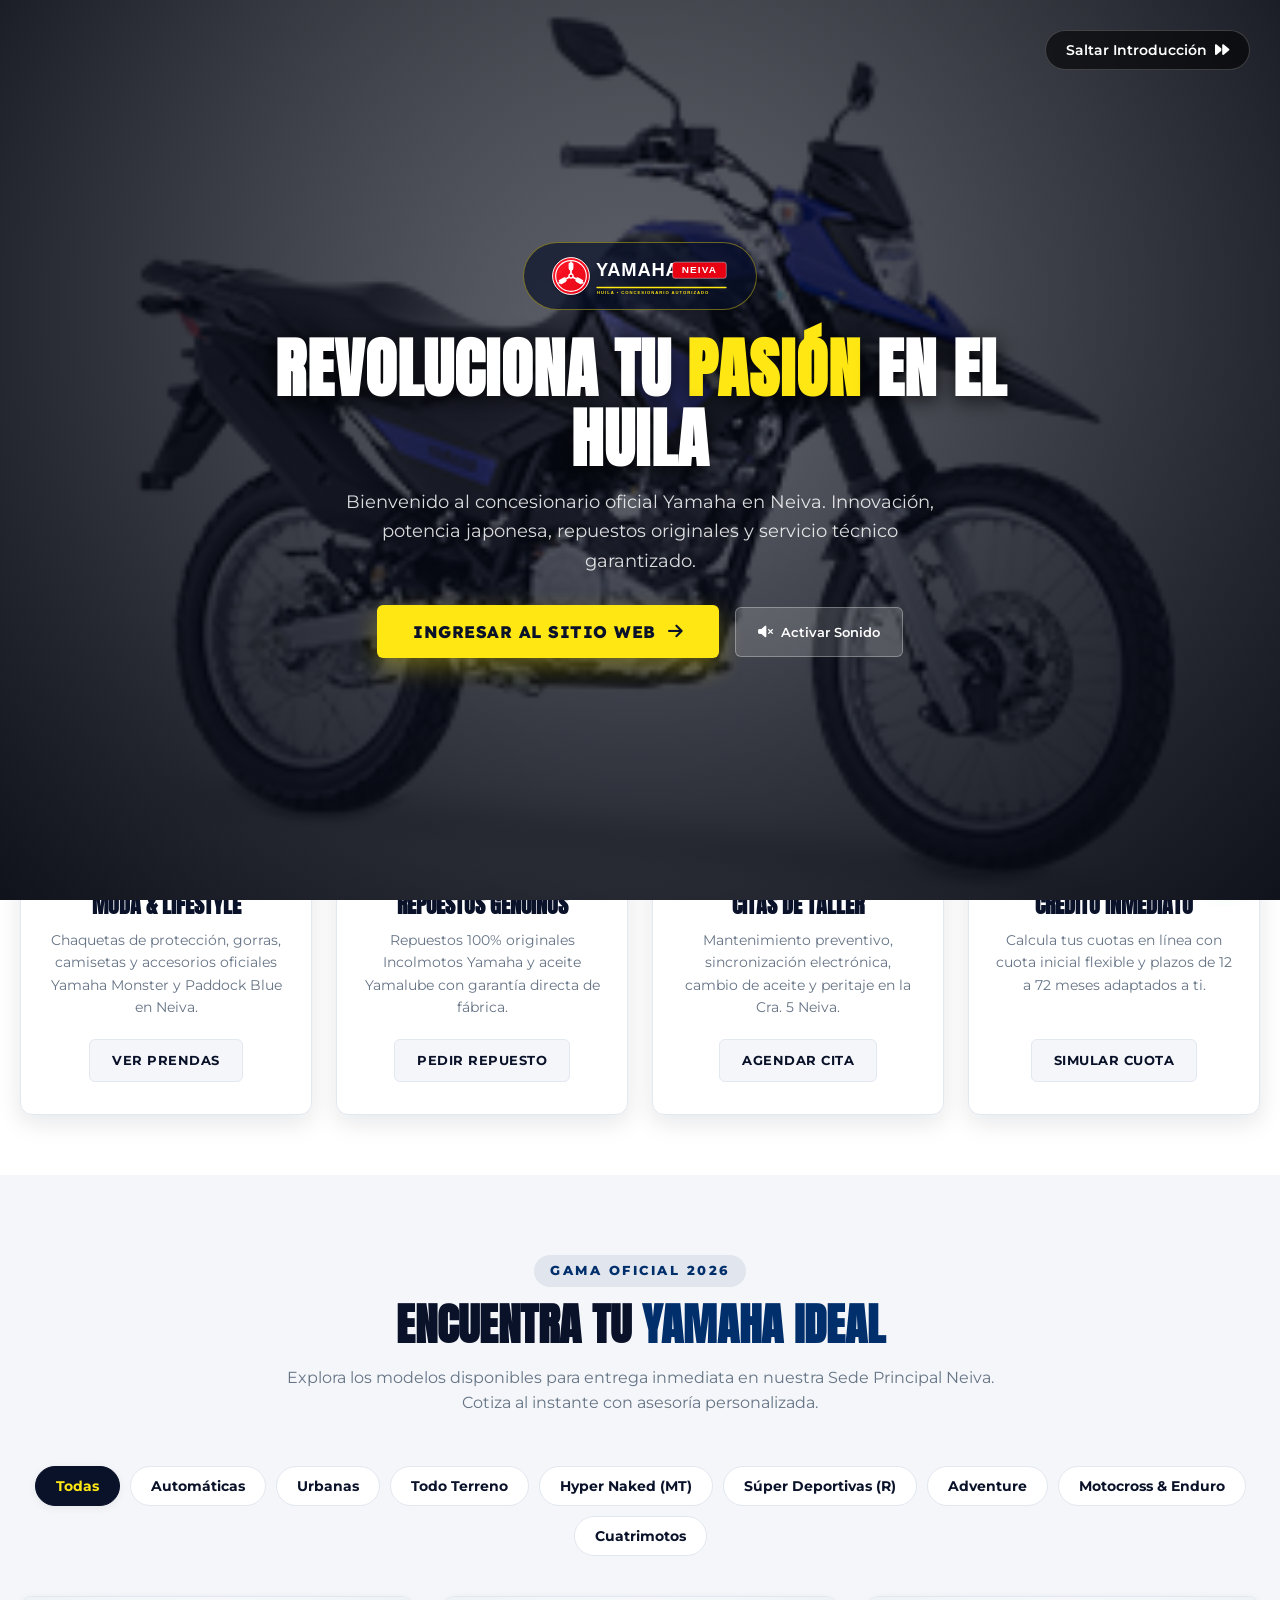
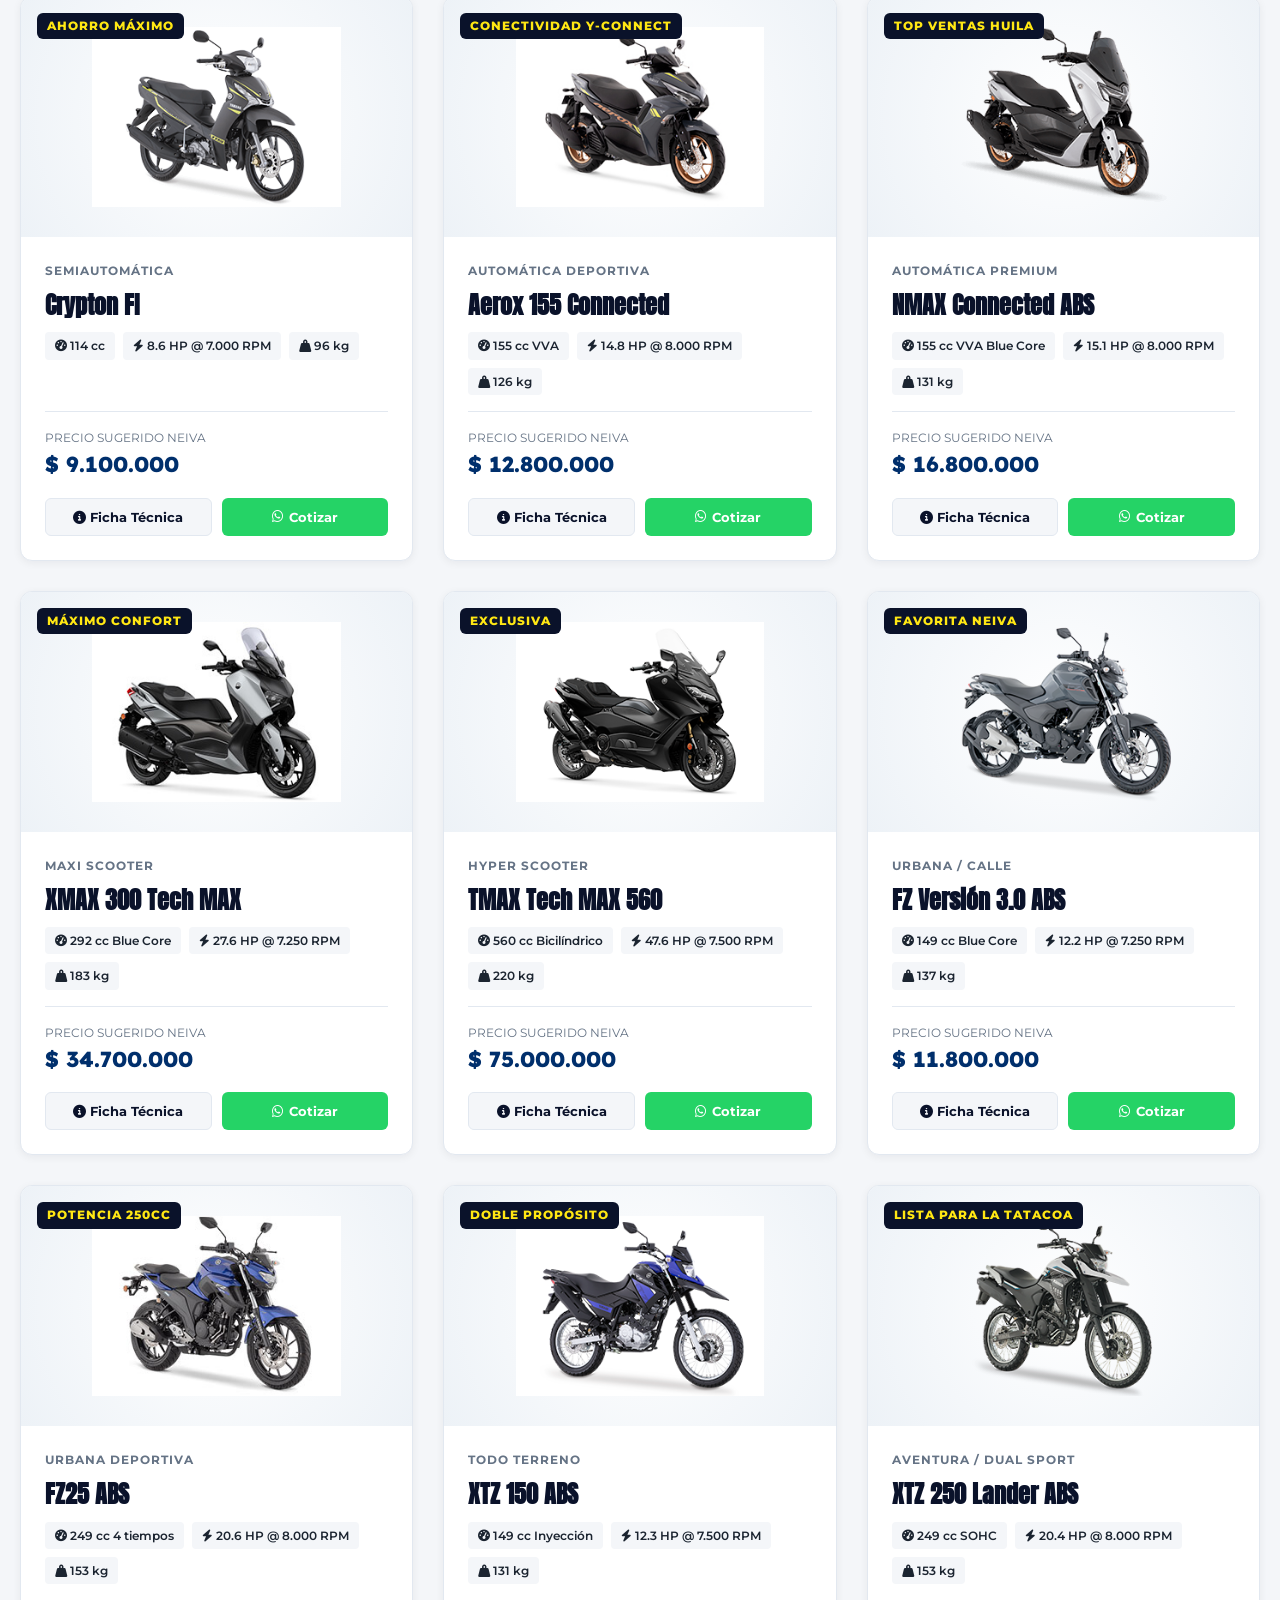
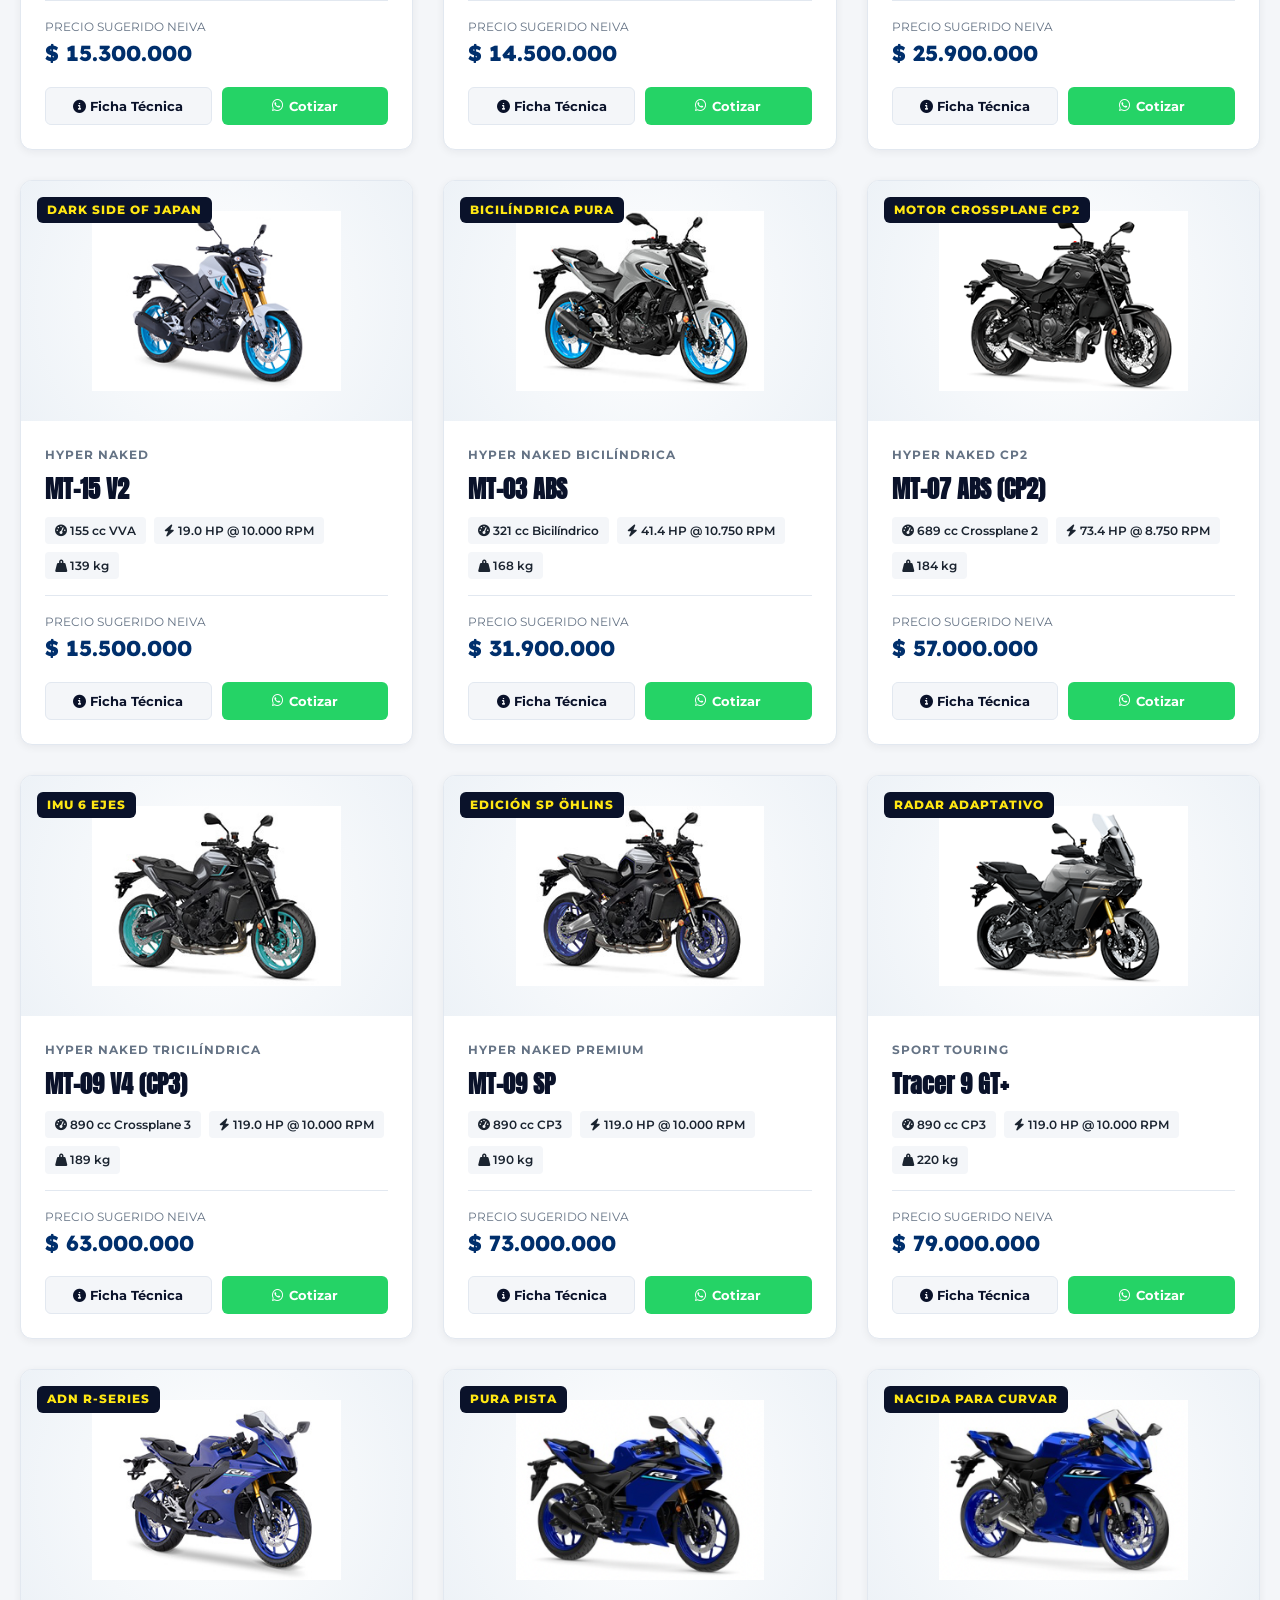
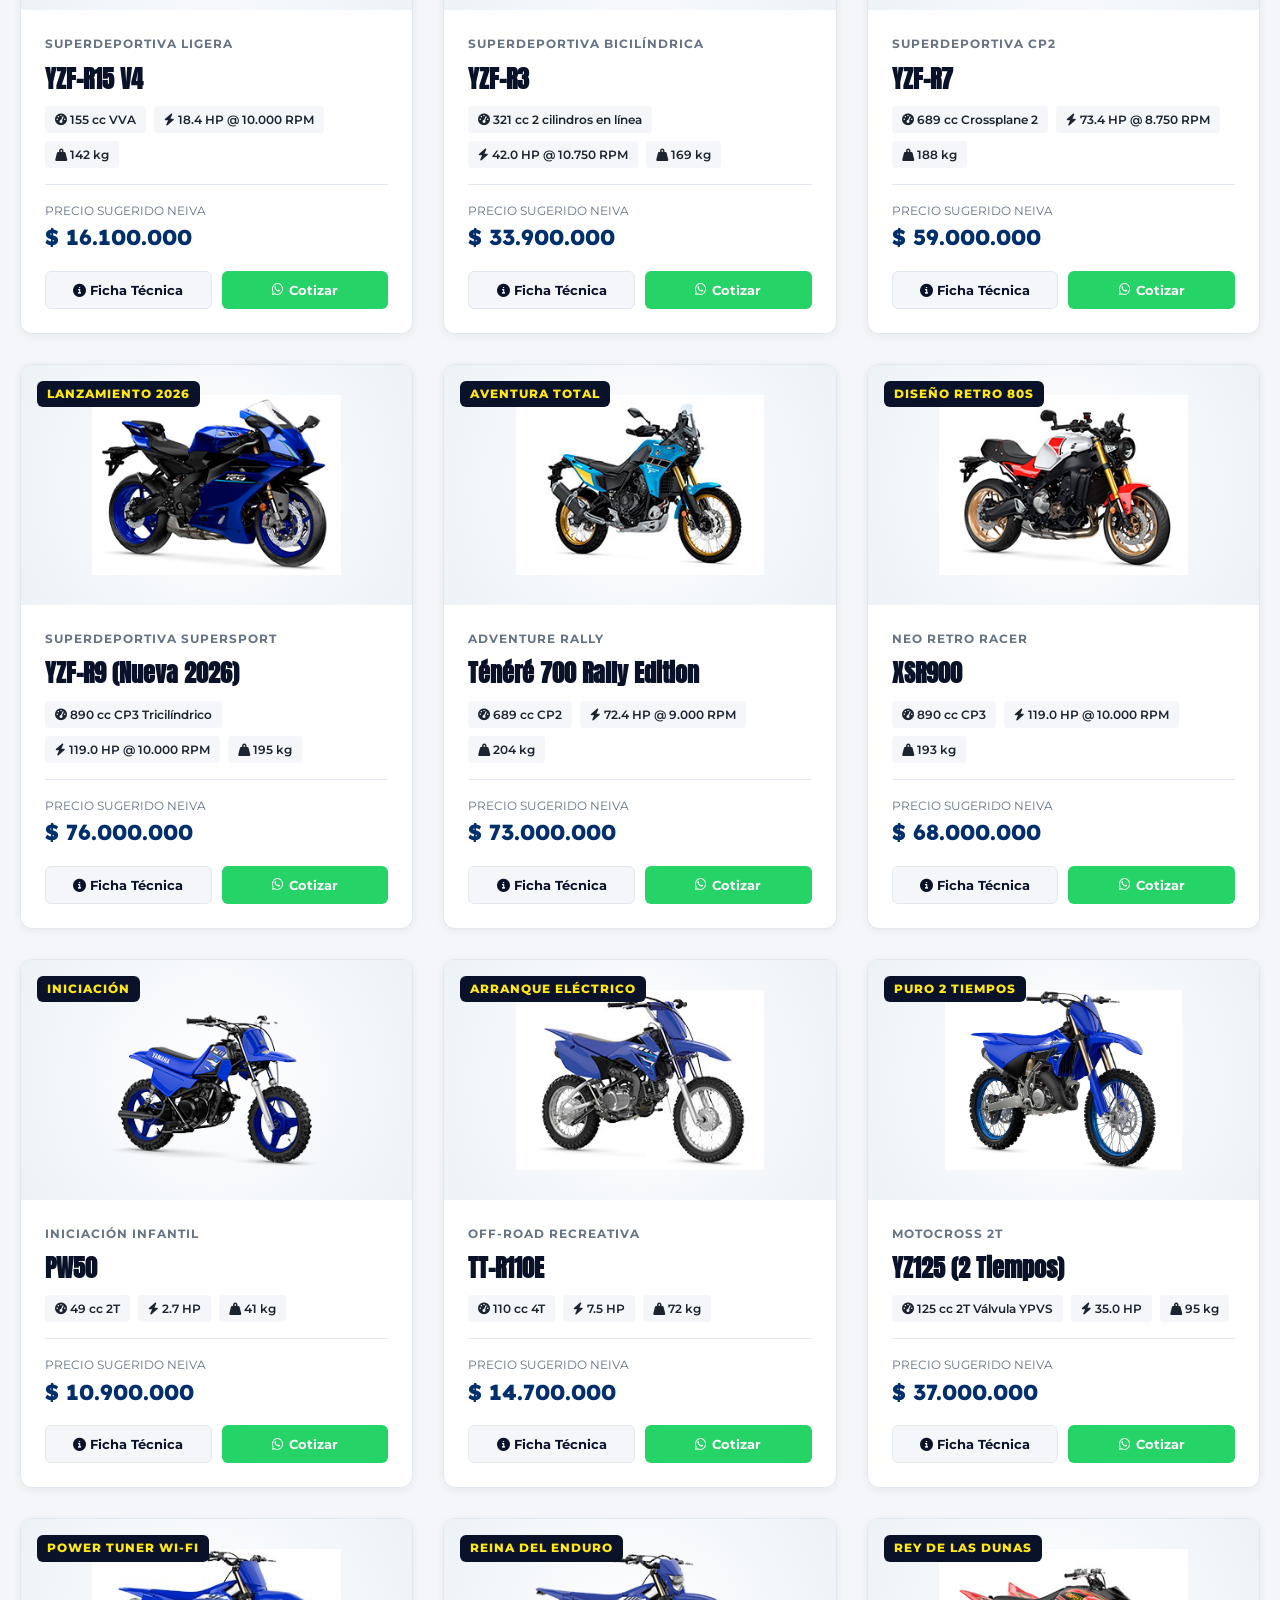
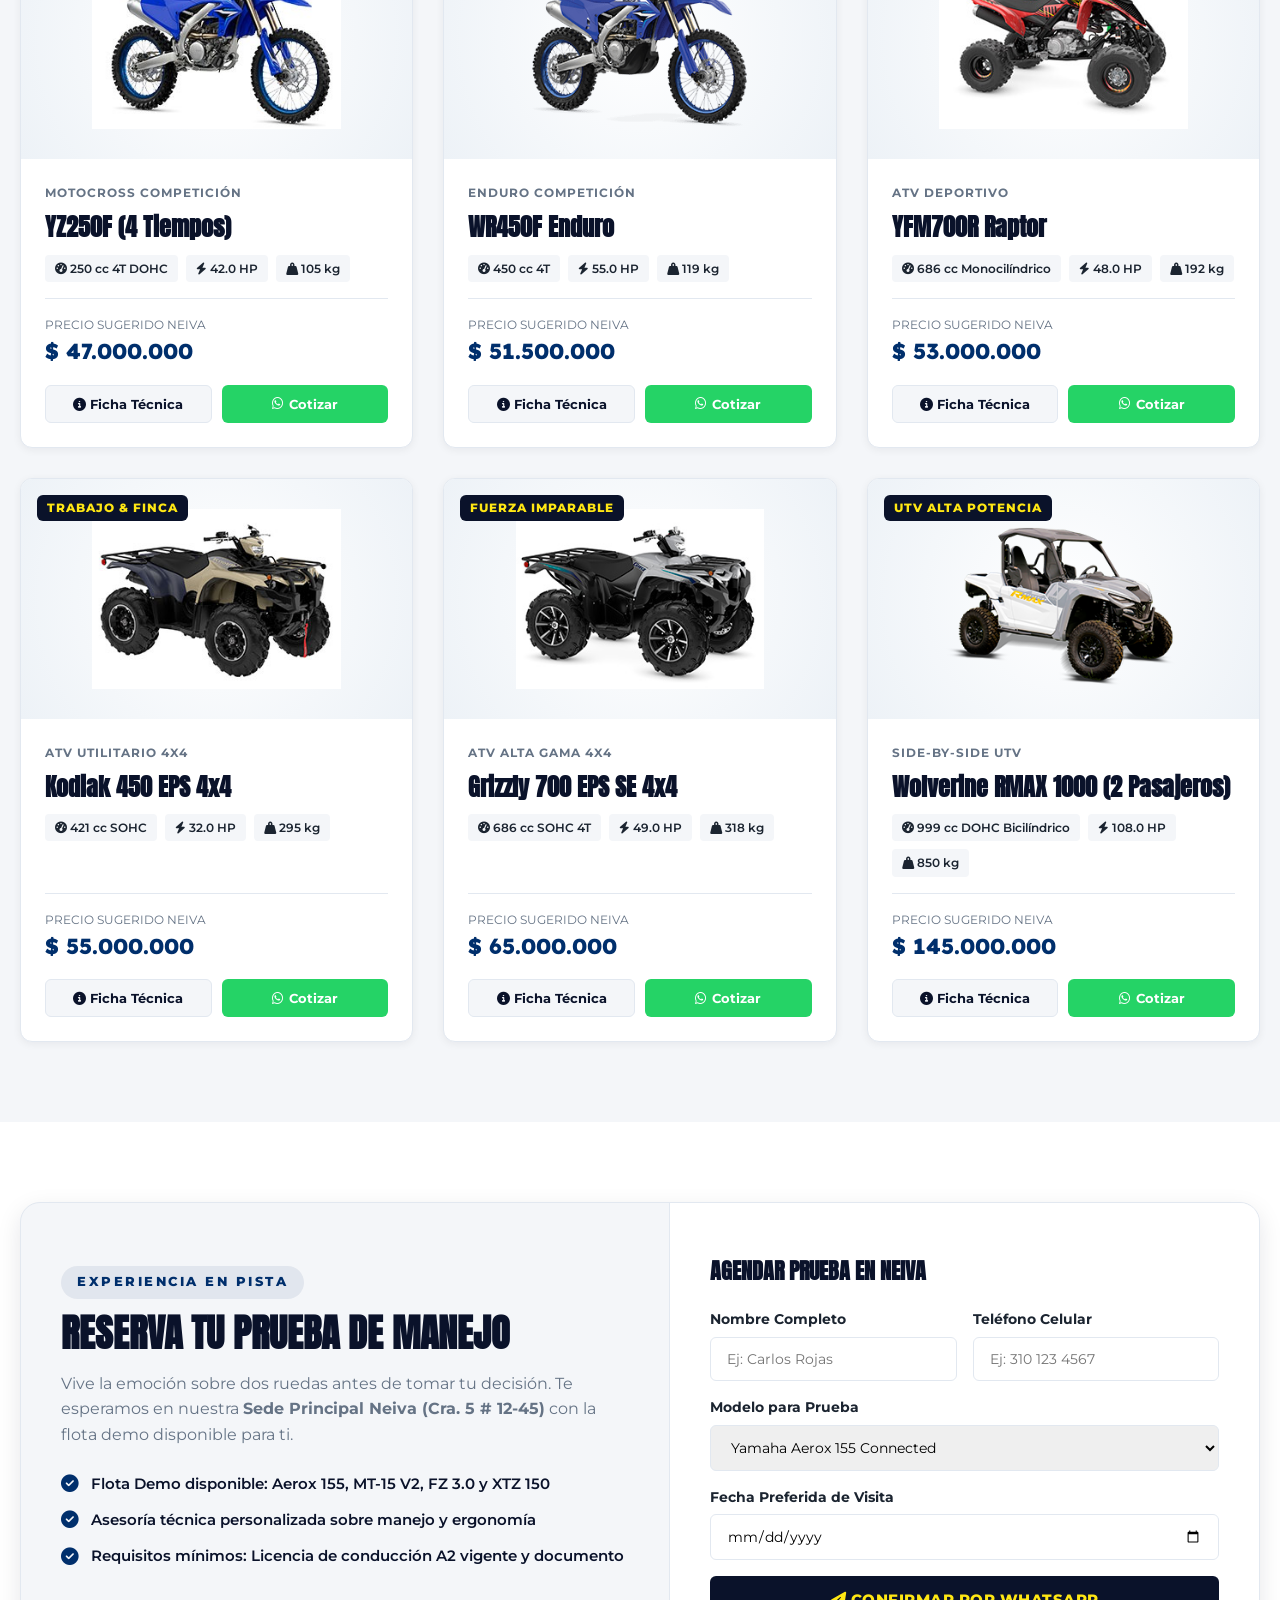
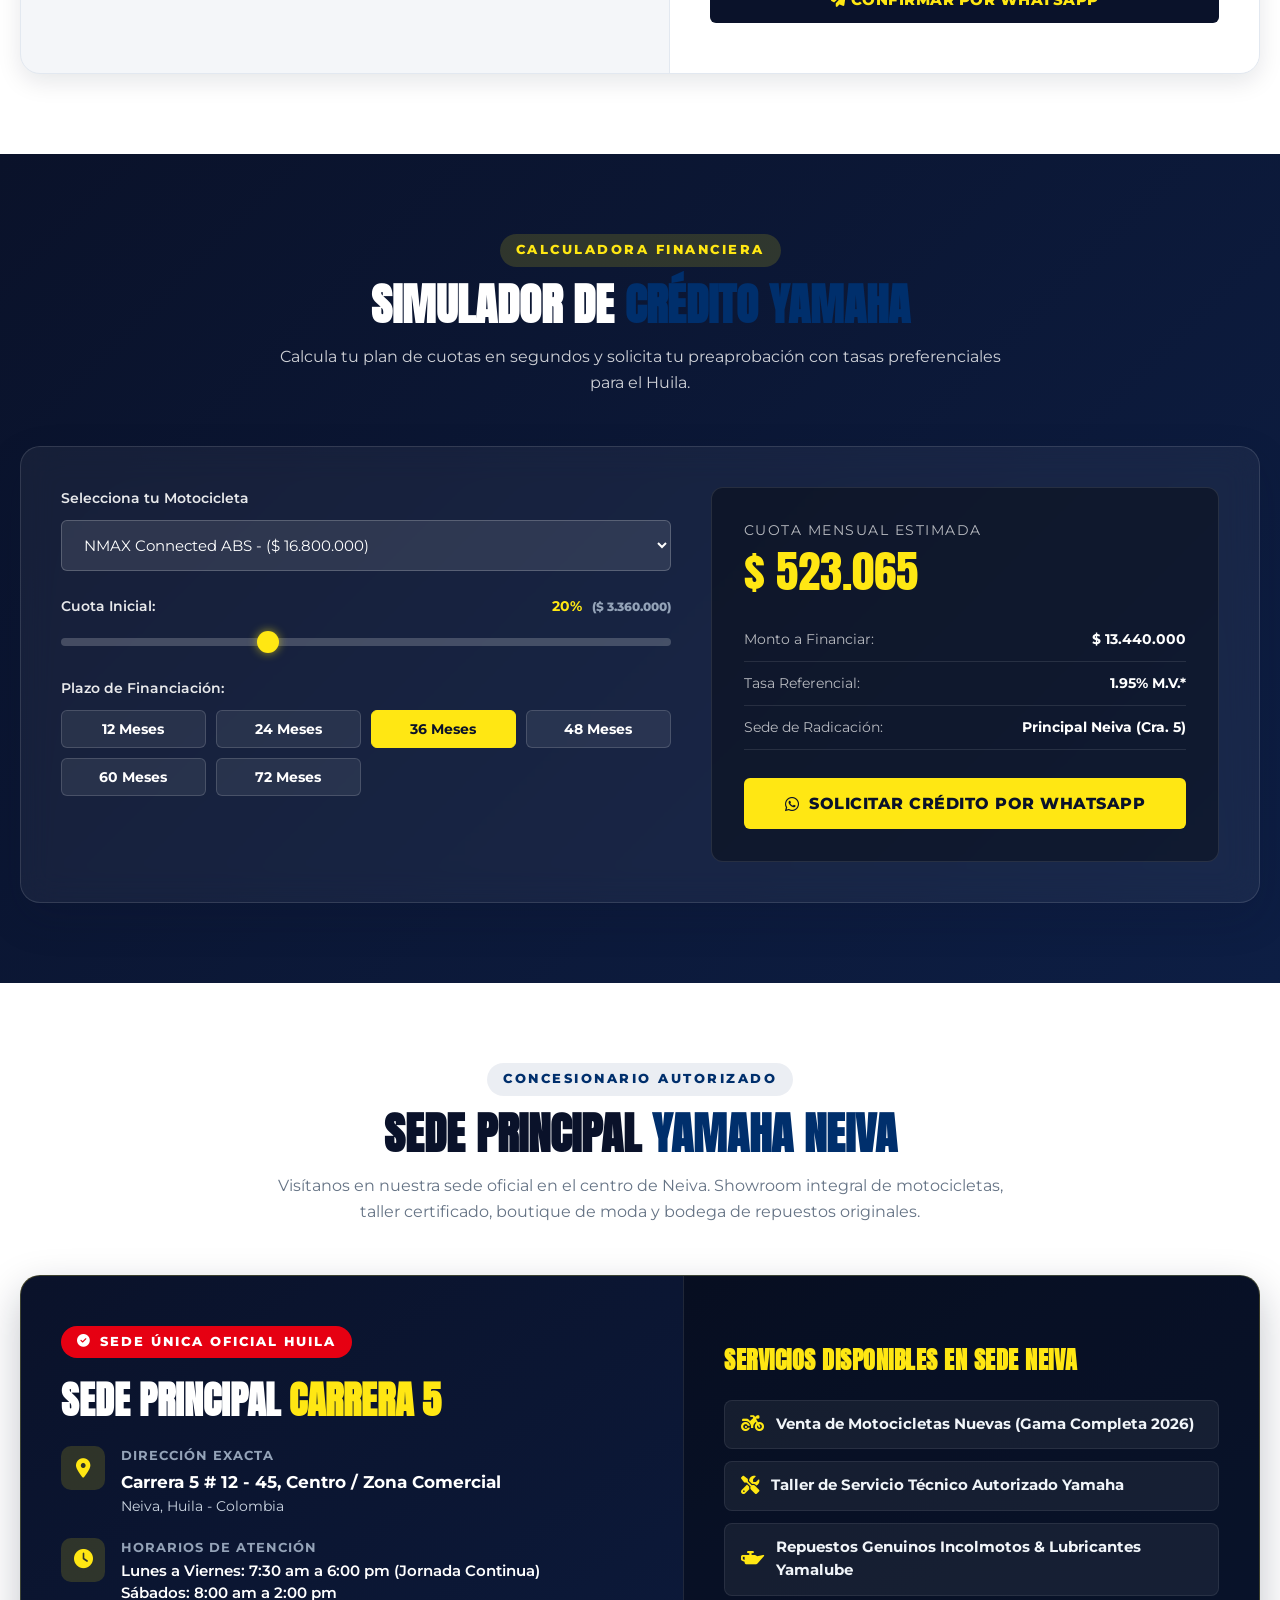
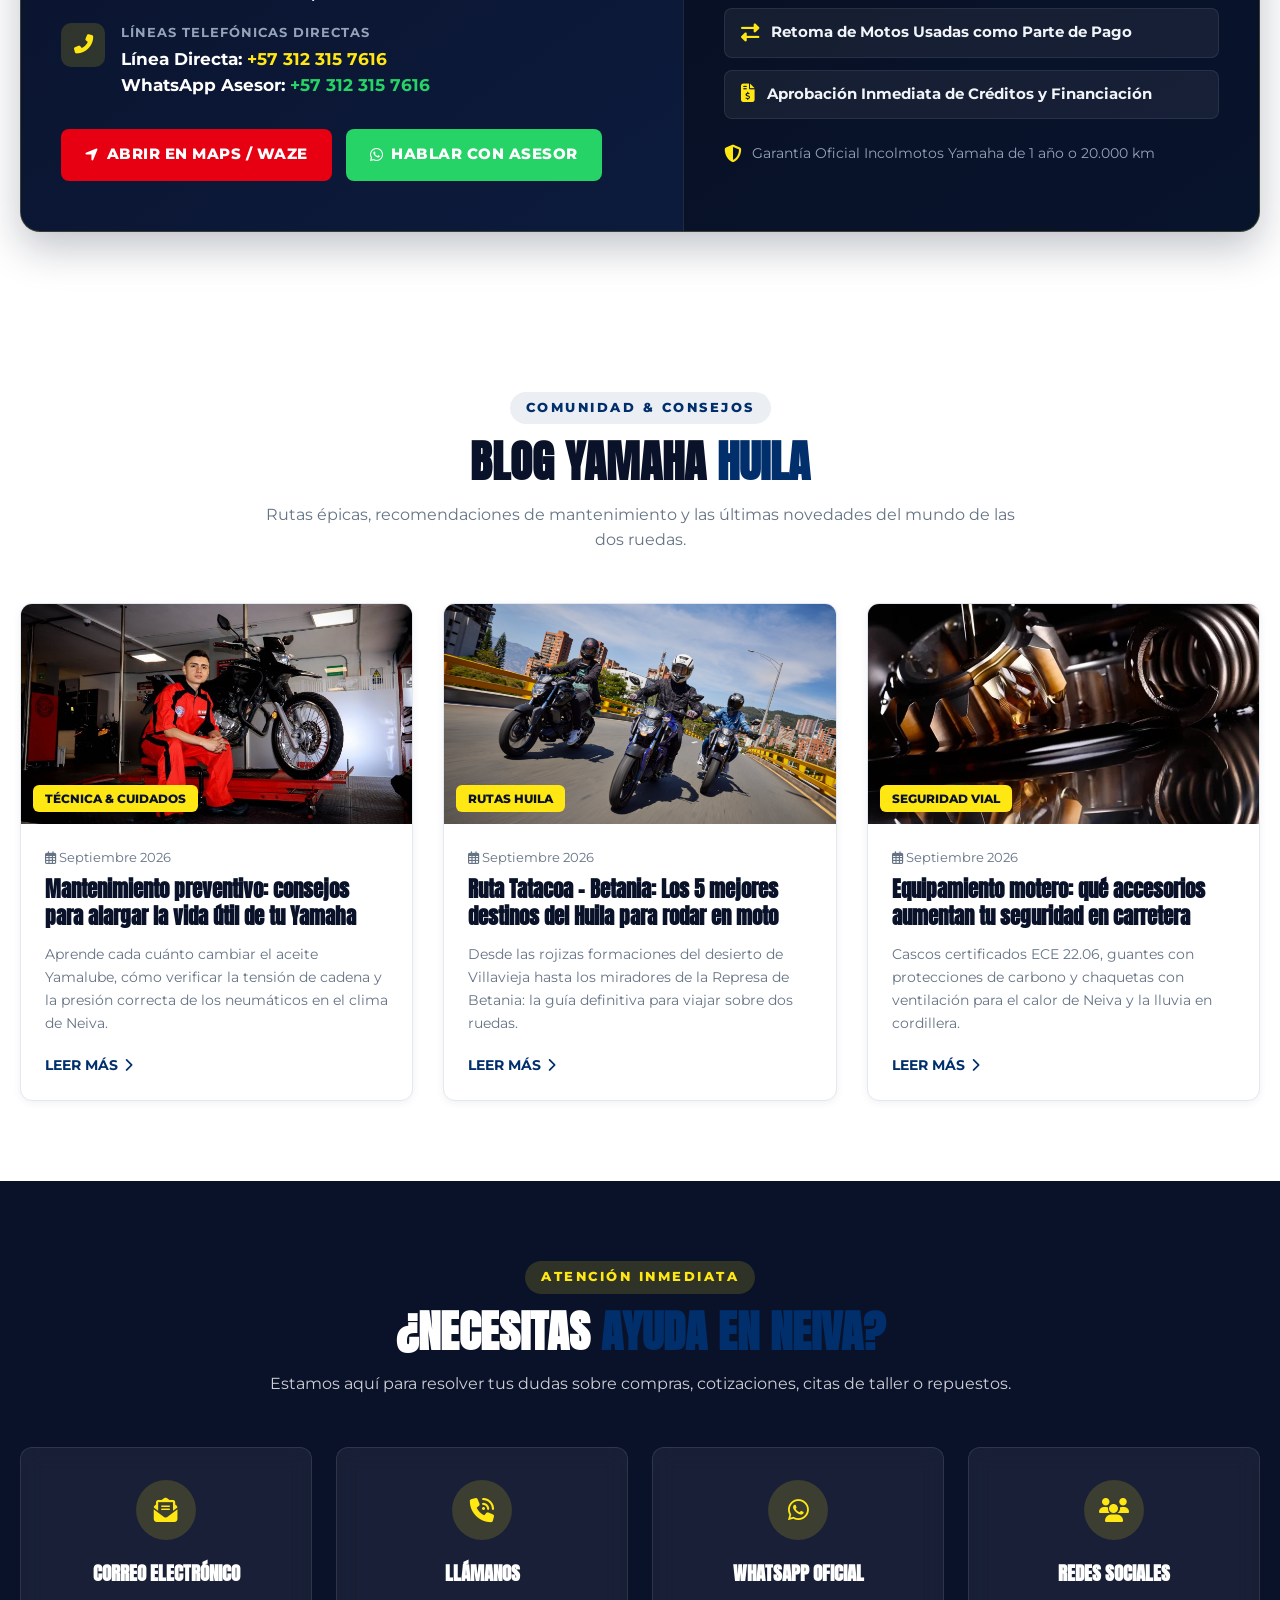
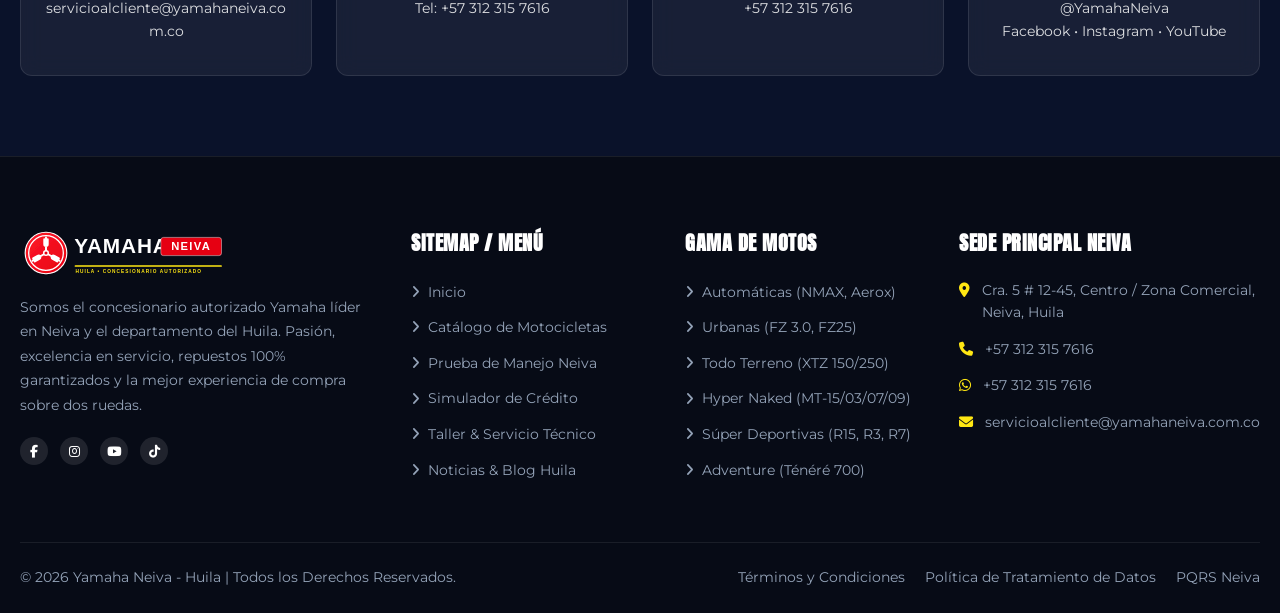
==== commit 3781da5d: "Fix: Mobile responsive layout for header, sede principal, and joinchat" ====
--- a/index.html
+++ b/index.html
@@ -493,14 +493,14 @@
       <div class="header-actions">
         
         <!-- Botón para revivir el video de intro -->
-        <button id="btn-replay-video-menu" title="Ver video de presentación" style="background: var(--color-light-bg); border: 1px solid var(--color-border); border-radius: var(--radius-sm); padding: 9px 14px; font-weight: 700; font-size: 0.82rem; cursor: pointer; display: inline-flex; align-items: center; gap: 6px; color: var(--color-primary);">
-          <i class="fas fa-play" style="color: var(--color-yamaha-red);"></i>
-          <span>Ver Video</span>
+        <button id="btn-replay-video-menu" class="btn-header-video" title="Ver video de presentación">
+          <i class="fas fa-play"></i>
+          <span class="btn-video-text">Ver Video</span>
         </button>
 
         <a href="https://api.whatsapp.com/send?phone=573123157616&text=Hola%20Yamaha%20Neiva,%20deseo%20asesor%C3%ADa%20personalizada." target="_blank" class="btn-header-quote">
           <i class="fab fa-whatsapp"></i>
-          <span>Asesor Neiva</span>
+          <span class="btn-quote-text">Asesor Neiva</span>
         </a>
 
         <!-- Botón Hamburguesa Móvil -->
@@ -914,104 +914,104 @@
       </div>
 
       <!-- Tarjeta Principal de la Sede -->
-      <div style="background: linear-gradient(145deg, #0a122a 0%, #0d1e44 100%); border-radius: 20px; overflow: hidden; box-shadow: 0 16px 40px rgba(10, 18, 42, 0.25); color: #ffffff; border: 1px solid rgba(255, 231, 19, 0.2); display: grid; grid-template-columns: 1fr 1fr; @media(max-width:900px){grid-template-columns:1fr;}">
+      <div class="sede-featured-card">
         
         <!-- Bloque Izquierdo: Información y Contactos -->
-        <div style="padding: 50px 40px; display: flex; flex-direction: column; justify-content: center;">
+        <div class="sede-featured-info">
           
-          <div style="display: inline-flex; align-items: center; gap: 8px; background: #e60012; color: #fff; font-size: 0.8rem; font-weight: 800; text-transform: uppercase; letter-spacing: 2px; padding: 6px 16px; border-radius: 50px; margin-bottom: 20px; align-self: flex-start;">
+          <div class="sede-badge">
             <i class="fas fa-check-circle"></i> Sede Única Oficial Huila
           </div>
 
-          <h3 style="font-family: 'Anton', sans-serif; font-size: 2.5rem; text-transform: uppercase; line-height: 1.1; margin-bottom: 24px;">
-            SEDE PRINCIPAL <span style="color: #ffe713;">CARRERA 5</span>
+          <h3 class="sede-title">
+            SEDE PRINCIPAL <span>CARRERA 5</span>
           </h3>
 
-          <div style="display: grid; gap: 20px; margin-bottom: 30px;">
+          <div class="sede-details-grid">
             
-            <div style="display: flex; gap: 16px; align-items: flex-start;">
-              <div style="width: 44px; height: 44px; border-radius: 10px; background: rgba(255, 231, 19, 0.15); color: #ffe713; display: flex; align-items: center; justify-content: center; font-size: 1.2rem; flex-shrink: 0;">
+            <div class="sede-detail-row">
+              <div class="sede-icon-box">
                 <i class="fas fa-map-marker-alt"></i>
               </div>
-              <div>
-                <div style="font-size: 0.8rem; text-transform: uppercase; letter-spacing: 1px; color: #94a3b8; font-weight: 700;">Dirección Exacta</div>
-                <div style="font-size: 1.05rem; font-weight: 700; color: #ffffff;">Carrera 5 # 12 - 45, Centro / Zona Comercial</div>
-                <div style="font-size: 0.88rem; color: #cbd5e1;">Neiva, Huila - Colombia</div>
+              <div class="sede-detail-text">
+                <div class="sede-label">Dirección Exacta</div>
+                <div class="sede-value-bold">Carrera 5 # 12 - 45, Centro / Zona Comercial</div>
+                <div class="sede-subvalue">Neiva, Huila - Colombia</div>
               </div>
             </div>
 
-            <div style="display: flex; gap: 16px; align-items: flex-start;">
-              <div style="width: 44px; height: 44px; border-radius: 10px; background: rgba(255, 231, 19, 0.15); color: #ffe713; display: flex; align-items: center; justify-content: center; font-size: 1.2rem; flex-shrink: 0;">
+            <div class="sede-detail-row">
+              <div class="sede-icon-box">
                 <i class="fas fa-clock"></i>
               </div>
-              <div>
-                <div style="font-size: 0.8rem; text-transform: uppercase; letter-spacing: 1px; color: #94a3b8; font-weight: 700;">Horarios de Atención</div>
-                <div style="font-size: 0.95rem; font-weight: 600; color: #ffffff;">Lunes a Viernes: 7:30 am a 6:00 pm (Jornada Continua)</div>
-                <div style="font-size: 0.95rem; font-weight: 600; color: #ffffff;">Sábados: 8:00 am a 2:00 pm</div>
+              <div class="sede-detail-text">
+                <div class="sede-label">Horarios de Atención</div>
+                <div class="sede-value">Lunes a Viernes: 7:30 am a 6:00 pm (Jornada Continua)</div>
+                <div class="sede-value">Sábados: 8:00 am a 2:00 pm</div>
               </div>
             </div>
 
-            <div style="display: flex; gap: 16px; align-items: flex-start;">
-              <div style="width: 44px; height: 44px; border-radius: 10px; background: rgba(255, 231, 19, 0.15); color: #ffe713; display: flex; align-items: center; justify-content: center; font-size: 1.2rem; flex-shrink: 0;">
+            <div class="sede-detail-row">
+              <div class="sede-icon-box">
                 <i class="fas fa-phone-alt"></i>
               </div>
-              <div>
-                <div style="font-size: 0.8rem; text-transform: uppercase; letter-spacing: 1px; color: #94a3b8; font-weight: 700;">Líneas Telefónicas Directas</div>
-                <div style="font-size: 0.95rem; font-weight: 700; color: #ffffff;">Línea Directa: <a href="tel:+573123157616" style="color: #ffe713;">+57 312 315 7616</a></div>
-                <div style="font-size: 0.95rem; font-weight: 700; color: #ffffff;">WhatsApp Asesor: <a href="https://api.whatsapp.com/send?phone=573123157616" target="_blank" style="color: #25d366;">+57 312 315 7616</a></div>
+              <div class="sede-detail-text">
+                <div class="sede-label">Líneas Telefónicas Directas</div>
+                <div class="sede-value-bold">Línea Directa: <a href="tel:+573123157616" class="sede-phone-link">+57 312 315 7616</a></div>
+                <div class="sede-value-bold">WhatsApp Asesor: <a href="https://api.whatsapp.com/send?phone=573123157616" target="_blank" class="sede-wa-link">+57 312 315 7616</a></div>
               </div>
             </div>
 
           </div>
 
           <!-- Botones de Acción para la Sede -->
-          <div style="display: flex; gap: 14px; flex-wrap: wrap;">
-            <a href="https://maps.google.com/?q=Cra+5+12-45+Neiva+Huila" target="_blank" style="background: #e60012; color: #ffffff; padding: 14px 28px; border-radius: 8px; font-weight: 800; font-size: 0.95rem; text-transform: uppercase; letter-spacing: 0.5px; display: inline-flex; align-items: center; gap: 8px; text-decoration: none; transition: all 0.3s ease;">
-              <i class="fas fa-location-arrow"></i> Abrir en Google Maps / Waze
+          <div class="sede-actions">
+            <a href="https://maps.google.com/?q=Cra+5+12-45+Neiva+Huila" target="_blank" class="btn-sede-maps">
+              <i class="fas fa-location-arrow"></i> <span>Abrir en Maps / Waze</span>
             </a>
-            <a href="https://api.whatsapp.com/send?phone=573123157616&text=Hola%20Yamaha%20Neiva,%20deseo%20visitar%20la%20Sede%20Principal%20en%20la%20Cra.%205." target="_blank" style="background: #25d366; color: #ffffff; padding: 14px 28px; border-radius: 8px; font-weight: 800; font-size: 0.95rem; text-transform: uppercase; letter-spacing: 0.5px; display: inline-flex; align-items: center; gap: 8px; text-decoration: none; transition: all 0.3s ease;">
-              <i class="fab fa-whatsapp"></i> Hablar con Asesor
+            <a href="https://api.whatsapp.com/send?phone=573123157616&text=Hola%20Yamaha%20Neiva,%20deseo%20visitar%20la%20Sede%20Principal%20en%20la%20Cra.%205." target="_blank" class="btn-sede-wa">
+              <i class="fab fa-whatsapp"></i> <span>Hablar con Asesor</span>
             </a>
           </div>
 
         </div>
 
         <!-- Bloque Derecho: Servicios y Garantía Oficial -->
-        <div style="background: rgba(0, 0, 0, 0.35); padding: 50px 40px; border-left: 1px solid rgba(255, 255, 255, 0.1); display: flex; flex-direction: column; justify-content: center;">
+        <div class="sede-featured-services">
           
-          <h4 style="font-family: 'Anton', sans-serif; font-size: 1.6rem; color: #ffe713; text-transform: uppercase; margin-bottom: 20px;">
+          <h4 class="sede-services-heading">
             SERVICIOS DISPONIBLES EN SEDE NEIVA
           </h4>
 
-          <div style="display: grid; gap: 14px; margin-bottom: 30px;">
-            <div style="display: flex; align-items: center; gap: 12px; background: rgba(255, 255, 255, 0.06); padding: 12px 18px; border-radius: 8px; border: 1px solid rgba(255, 255, 255, 0.08);">
-              <i class="fas fa-motorcycle" style="color: #ffe713; font-size: 1.2rem;"></i>
-              <span style="font-weight: 700; font-size: 0.95rem;">Venta de Motocicletas Nuevas (Gama Completa 2026)</span>
-            </div>
-
-            <div style="display: flex; align-items: center; gap: 12px; background: rgba(255, 255, 255, 0.06); padding: 12px 18px; border-radius: 8px; border: 1px solid rgba(255, 255, 255, 0.08);">
-              <i class="fas fa-tools" style="color: #ffe713; font-size: 1.2rem;"></i>
-              <span style="font-weight: 700; font-size: 0.95rem;">Taller de Servicio Técnico Autorizado Yamaha</span>
-            </div>
-
-            <div style="display: flex; align-items: center; gap: 12px; background: rgba(255, 255, 255, 0.06); padding: 12px 18px; border-radius: 8px; border: 1px solid rgba(255, 255, 255, 0.08);">
-              <i class="fas fa-oil-can" style="color: #ffe713; font-size: 1.2rem;"></i>
-              <span style="font-weight: 700; font-size: 0.95rem;">Repuestos Genuinos Incolmotos & Lubricantes Yamalube</span>
-            </div>
-
-            <div style="display: flex; align-items: center; gap: 12px; background: rgba(255, 255, 255, 0.06); padding: 12px 18px; border-radius: 8px; border: 1px solid rgba(255, 255, 255, 0.08);">
-              <i class="fas fa-exchange-alt" style="color: #ffe713; font-size: 1.2rem;"></i>
-              <span style="font-weight: 700; font-size: 0.95rem;">Retoma de Motos Usadas como Parte de Pago</span>
-            </div>
-
-            <div style="display: flex; align-items: center; gap: 12px; background: rgba(255, 255, 255, 0.06); padding: 12px 18px; border-radius: 8px; border: 1px solid rgba(255, 255, 255, 0.08);">
-              <i class="fas fa-file-invoice-dollar" style="color: #ffe713; font-size: 1.2rem;"></i>
-              <span style="font-weight: 700; font-size: 0.95rem;">Aprobación Inmediata de Créditos y Financiación</span>
-            </div>
-          </div>
-
-          <div style="display: flex; align-items: center; gap: 10px; font-size: 0.85rem; color: #94a3b8;">
-            <i class="fas fa-shield-alt" style="color: #ffe713; font-size: 1.1rem;"></i>
+          <div class="sede-services-list">
+            <div class="sede-service-item">
+              <i class="fas fa-motorcycle"></i>
+              <span>Venta de Motocicletas Nuevas (Gama Completa 2026)</span>
+            </div>
+
+            <div class="sede-service-item">
+              <i class="fas fa-tools"></i>
+              <span>Taller de Servicio Técnico Autorizado Yamaha</span>
+            </div>
+
+            <div class="sede-service-item">
+              <i class="fas fa-oil-can"></i>
+              <span>Repuestos Genuinos Incolmotos & Lubricantes Yamalube</span>
+            </div>
+
+            <div class="sede-service-item">
+              <i class="fas fa-exchange-alt"></i>
+              <span>Retoma de Motos Usadas como Parte de Pago</span>
+            </div>
+
+            <div class="sede-service-item">
+              <i class="fas fa-file-invoice-dollar"></i>
+              <span>Aprobación Inmediata de Créditos y Financiación</span>
+            </div>
+          </div>
+
+          <div class="sede-warranty-badge">
+            <i class="fas fa-shield-alt"></i>
             <span>Garantía Oficial Incolmotos Yamaha de 1 año o 20.000 km</span>
           </div>
 
--- a/css/styles.css
+++ b/css/styles.css
@@ -563,7 +563,30 @@
 .header-actions {
   display: flex;
   align-items: center;
-  gap: 14px;
+  gap: 12px;
+}
+
+.btn-header-video {
+  background: var(--color-light-bg);
+  border: 1px solid var(--color-border);
+  border-radius: var(--radius-sm);
+  padding: 9px 14px;
+  font-weight: 700;
+  font-size: 0.82rem;
+  cursor: pointer;
+  display: inline-flex;
+  align-items: center;
+  gap: 6px;
+  color: var(--color-primary);
+  transition: var(--transition);
+}
+
+.btn-header-video i {
+  color: var(--color-yamaha-red);
+}
+
+.btn-header-video:hover {
+  background-color: var(--color-border);
 }
 
 .btn-header-quote {
@@ -571,7 +594,7 @@
   color: var(--color-primary);
   font-weight: 800;
   font-size: 0.85rem;
-  padding: 10px 20px;
+  padding: 10px 18px;
   border-radius: var(--radius-sm);
   display: inline-flex;
   align-items: center;
@@ -579,6 +602,7 @@
   text-transform: uppercase;
   letter-spacing: 0.5px;
   transition: var(--transition);
+  text-decoration: none;
 }
 
 .btn-header-quote:hover {
@@ -595,6 +619,228 @@
   color: var(--color-primary);
   cursor: pointer;
   padding: 6px;
+}
+
+/* ==========================================================================
+   SEDE PRINCIPAL NEIVA (CARRERA 5 # 12-45)
+   ========================================================================== */
+.sede-featured-card {
+  background: linear-gradient(145deg, #0a122a 0%, #0d1e44 100%);
+  border-radius: 20px;
+  overflow: hidden;
+  box-shadow: 0 16px 40px rgba(10, 18, 42, 0.25);
+  color: #ffffff;
+  border: 1px solid rgba(255, 231, 19, 0.2);
+  display: grid;
+  grid-template-columns: 1.15fr 1fr;
+}
+
+.sede-featured-info {
+  padding: 50px 40px;
+  display: flex;
+  flex-direction: column;
+  justify-content: center;
+}
+
+.sede-badge {
+  display: inline-flex;
+  align-items: center;
+  gap: 8px;
+  background: #e60012;
+  color: #fff;
+  font-size: 0.8rem;
+  font-weight: 800;
+  text-transform: uppercase;
+  letter-spacing: 2px;
+  padding: 6px 16px;
+  border-radius: 50px;
+  margin-bottom: 20px;
+  align-self: flex-start;
+}
+
+.sede-title {
+  font-family: var(--font-heading);
+  font-size: 2.4rem;
+  text-transform: uppercase;
+  line-height: 1.15;
+  margin-bottom: 24px;
+}
+
+.sede-title span {
+  color: #ffe713;
+}
+
+.sede-details-grid {
+  display: grid;
+  gap: 20px;
+  margin-bottom: 30px;
+}
+
+.sede-detail-row {
+  display: flex;
+  gap: 16px;
+  align-items: flex-start;
+}
+
+.sede-icon-box {
+  width: 44px;
+  height: 44px;
+  border-radius: 10px;
+  background: rgba(255, 231, 19, 0.15);
+  color: #ffe713;
+  display: flex;
+  align-items: center;
+  justify-content: center;
+  font-size: 1.2rem;
+  flex-shrink: 0;
+}
+
+.sede-detail-text {
+  flex: 1;
+}
+
+.sede-label {
+  font-size: 0.8rem;
+  text-transform: uppercase;
+  letter-spacing: 1px;
+  color: #94a3b8;
+  font-weight: 700;
+  margin-bottom: 2px;
+}
+
+.sede-value-bold {
+  font-size: 1.05rem;
+  font-weight: 700;
+  color: #ffffff;
+}
+
+.sede-subvalue {
+  font-size: 0.88rem;
+  color: #cbd5e1;
+}
+
+.sede-value {
+  font-size: 0.95rem;
+  font-weight: 600;
+  color: #ffffff;
+  line-height: 1.4;
+}
+
+.sede-phone-link {
+  color: #ffe713;
+  text-decoration: none;
+}
+
+.sede-wa-link {
+  color: #25d366;
+  text-decoration: none;
+}
+
+.sede-actions {
+  display: flex;
+  gap: 14px;
+  flex-wrap: wrap;
+}
+
+.btn-sede-maps {
+  background: #e60012;
+  color: #ffffff;
+  padding: 14px 24px;
+  border-radius: 8px;
+  font-weight: 800;
+  font-size: 0.92rem;
+  text-transform: uppercase;
+  letter-spacing: 0.5px;
+  display: inline-flex;
+  align-items: center;
+  gap: 8px;
+  text-decoration: none;
+  transition: all 0.3s ease;
+}
+
+.btn-sede-maps:hover {
+  background: #c5000f;
+  transform: translateY(-2px);
+}
+
+.btn-sede-wa {
+  background: #25d366;
+  color: #ffffff;
+  padding: 14px 24px;
+  border-radius: 8px;
+  font-weight: 800;
+  font-size: 0.92rem;
+  text-transform: uppercase;
+  letter-spacing: 0.5px;
+  display: inline-flex;
+  align-items: center;
+  gap: 8px;
+  text-decoration: none;
+  transition: all 0.3s ease;
+}
+
+.btn-sede-wa:hover {
+  background: #1ebc59;
+  transform: translateY(-2px);
+}
+
+.sede-featured-services {
+  background: rgba(0, 0, 0, 0.35);
+  padding: 50px 40px;
+  border-left: 1px solid rgba(255, 255, 255, 0.1);
+  display: flex;
+  flex-direction: column;
+  justify-content: center;
+}
+
+.sede-services-heading {
+  font-family: var(--font-heading);
+  font-size: 1.5rem;
+  color: #ffe713;
+  text-transform: uppercase;
+  margin-bottom: 20px;
+  letter-spacing: 0.5px;
+}
+
+.sede-services-list {
+  display: grid;
+  gap: 12px;
+  margin-bottom: 24px;
+}
+
+.sede-service-item {
+  display: flex;
+  align-items: center;
+  gap: 12px;
+  background: rgba(255, 255, 255, 0.06);
+  padding: 12px 16px;
+  border-radius: 8px;
+  border: 1px solid rgba(255, 255, 255, 0.08);
+}
+
+.sede-service-item i {
+  color: #ffe713;
+  font-size: 1.15rem;
+  flex-shrink: 0;
+}
+
+.sede-service-item span {
+  font-weight: 700;
+  font-size: 0.92rem;
+  color: #f1f5f9;
+}
+
+.sede-warranty-badge {
+  display: flex;
+  align-items: center;
+  gap: 10px;
+  font-size: 0.85rem;
+  color: #94a3b8;
+}
+
+.sede-warranty-badge i {
+  color: #ffe713;
+  font-size: 1.1rem;
 }
 
 /* ==========================================================================
@@ -2114,6 +2360,30 @@
   }
 }
 
+@media (max-width: 900px) {
+  .sede-featured-card {
+    grid-template-columns: 1fr;
+  }
+  .sede-featured-info {
+    padding: 36px 24px;
+  }
+  .sede-featured-services {
+    padding: 36px 24px;
+    border-left: none;
+    border-top: 1px solid rgba(255, 255, 255, 0.1);
+  }
+  .sede-title {
+    font-size: 2rem;
+  }
+  .sede-actions {
+    flex-direction: column;
+  }
+  .btn-sede-maps, .btn-sede-wa {
+    width: 100%;
+    justify-content: center;
+  }
+}
+
 @media (max-width: 860px) {
   .main-nav {
     display: none;
@@ -2154,3 +2424,89 @@
     grid-template-columns: 1fr;
   }
 }
+
+@media (max-width: 600px) {
+  .header-inner {
+    height: 72px;
+  }
+  .site-logo img {
+    height: 38px !important;
+  }
+  .header-actions {
+    gap: 6px;
+  }
+  .btn-header-video {
+    padding: 7px 10px;
+    font-size: 0.76rem;
+    gap: 4px;
+  }
+  .btn-video-text {
+    display: none;
+  }
+  .btn-header-quote {
+    padding: 7px 10px;
+    font-size: 0.76rem;
+    gap: 4px;
+  }
+  .btn-mobile-toggle {
+    font-size: 1.35rem;
+    padding: 4px;
+  }
+  .sede-featured-info {
+    padding: 24px 16px;
+  }
+  .sede-featured-services {
+    padding: 24px 16px;
+  }
+  .sede-title {
+    font-size: 1.65rem;
+    margin-bottom: 16px;
+  }
+  .sede-details-grid {
+    gap: 16px;
+    margin-bottom: 24px;
+  }
+  .sede-detail-row {
+    gap: 12px;
+  }
+  .sede-icon-box {
+    width: 38px;
+    height: 38px;
+    font-size: 1rem;
+    border-radius: 8px;
+  }
+  .sede-value-bold {
+    font-size: 0.95rem;
+  }
+  .sede-value {
+    font-size: 0.88rem;
+  }
+  .sede-services-heading {
+    font-size: 1.3rem;
+  }
+  .sede-service-item {
+    padding: 10px 12px;
+    gap: 10px;
+  }
+  .sede-service-item i {
+    font-size: 1rem;
+  }
+  .sede-service-item span {
+    font-size: 0.85rem;
+  }
+  .joinchat-tooltip {
+    max-width: calc(100vw - 90px);
+    font-size: 0.74rem;
+    padding: 6px 12px;
+    white-space: normal;
+  }
+  .joinchat-btn {
+    width: 52px;
+    height: 52px;
+    font-size: 1.6rem;
+  }
+  .joinchat-floating {
+    bottom: 16px;
+    right: 16px;
+  }
+}
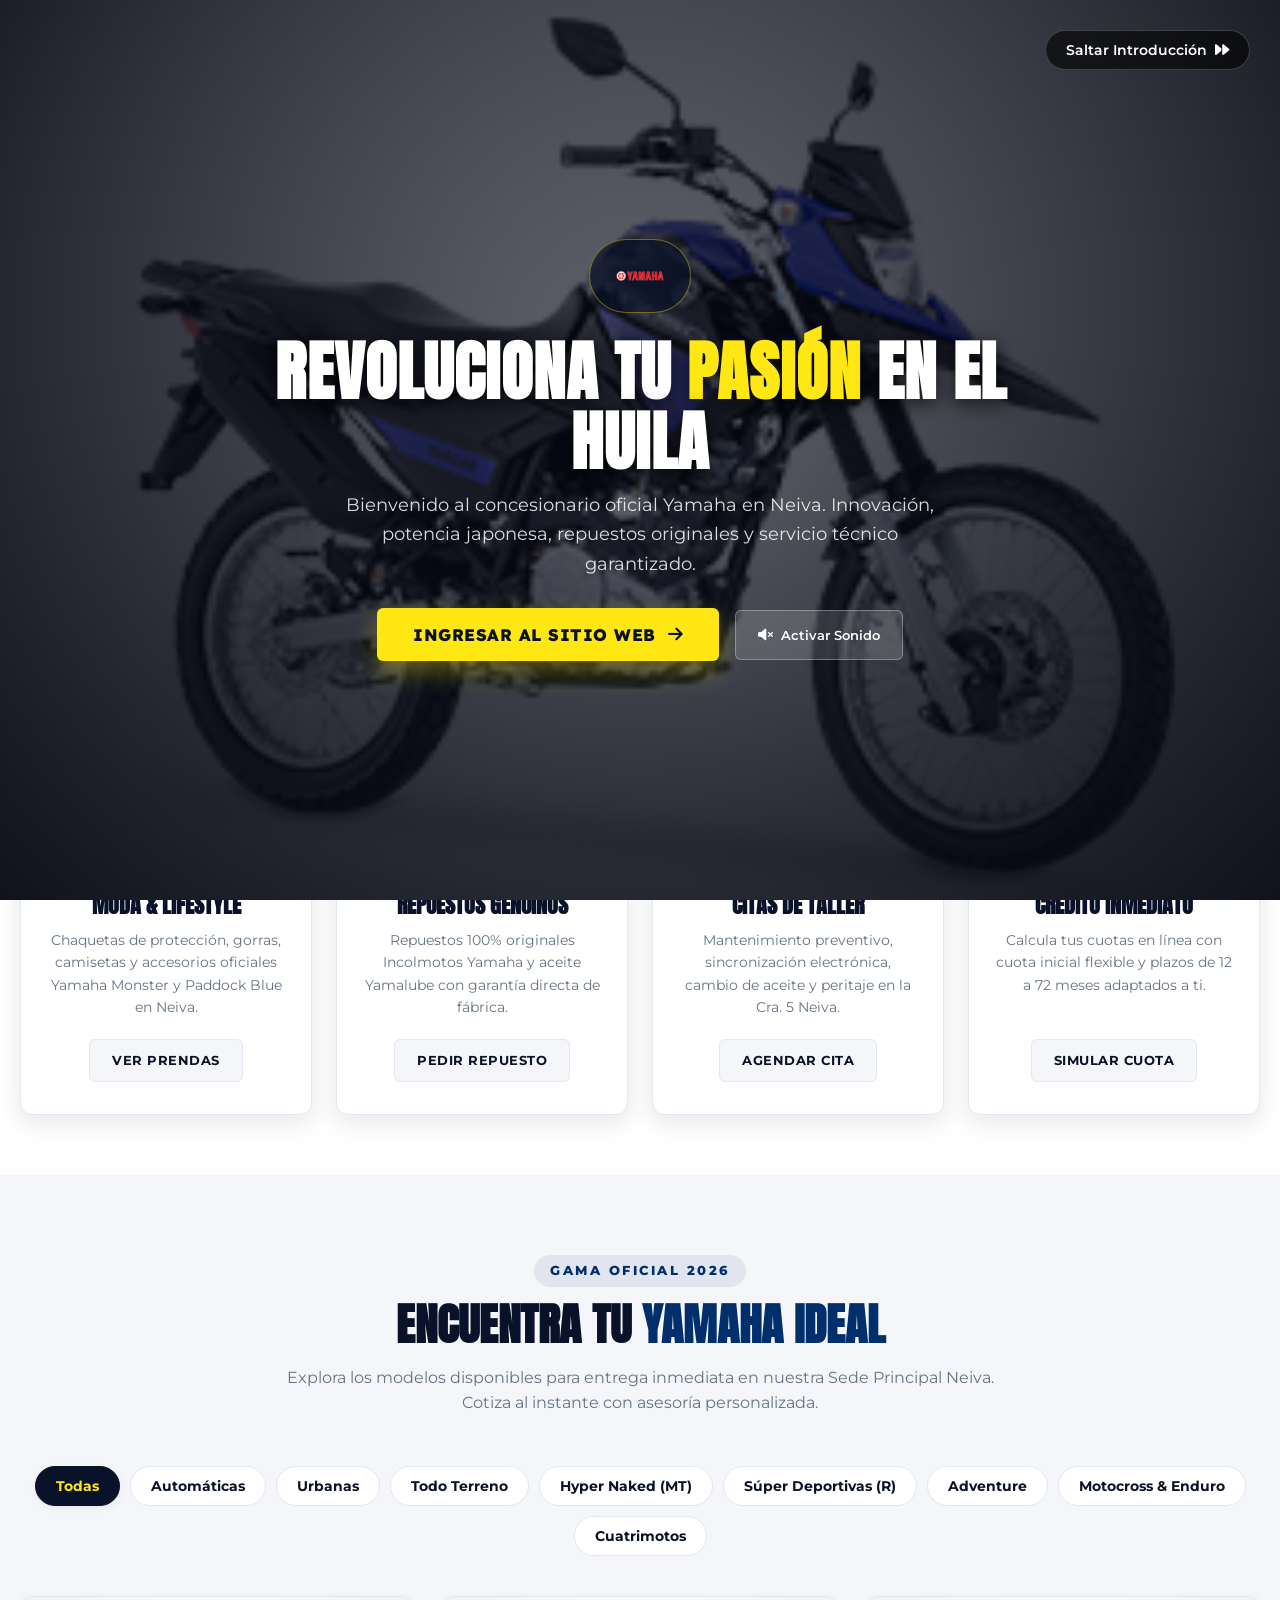
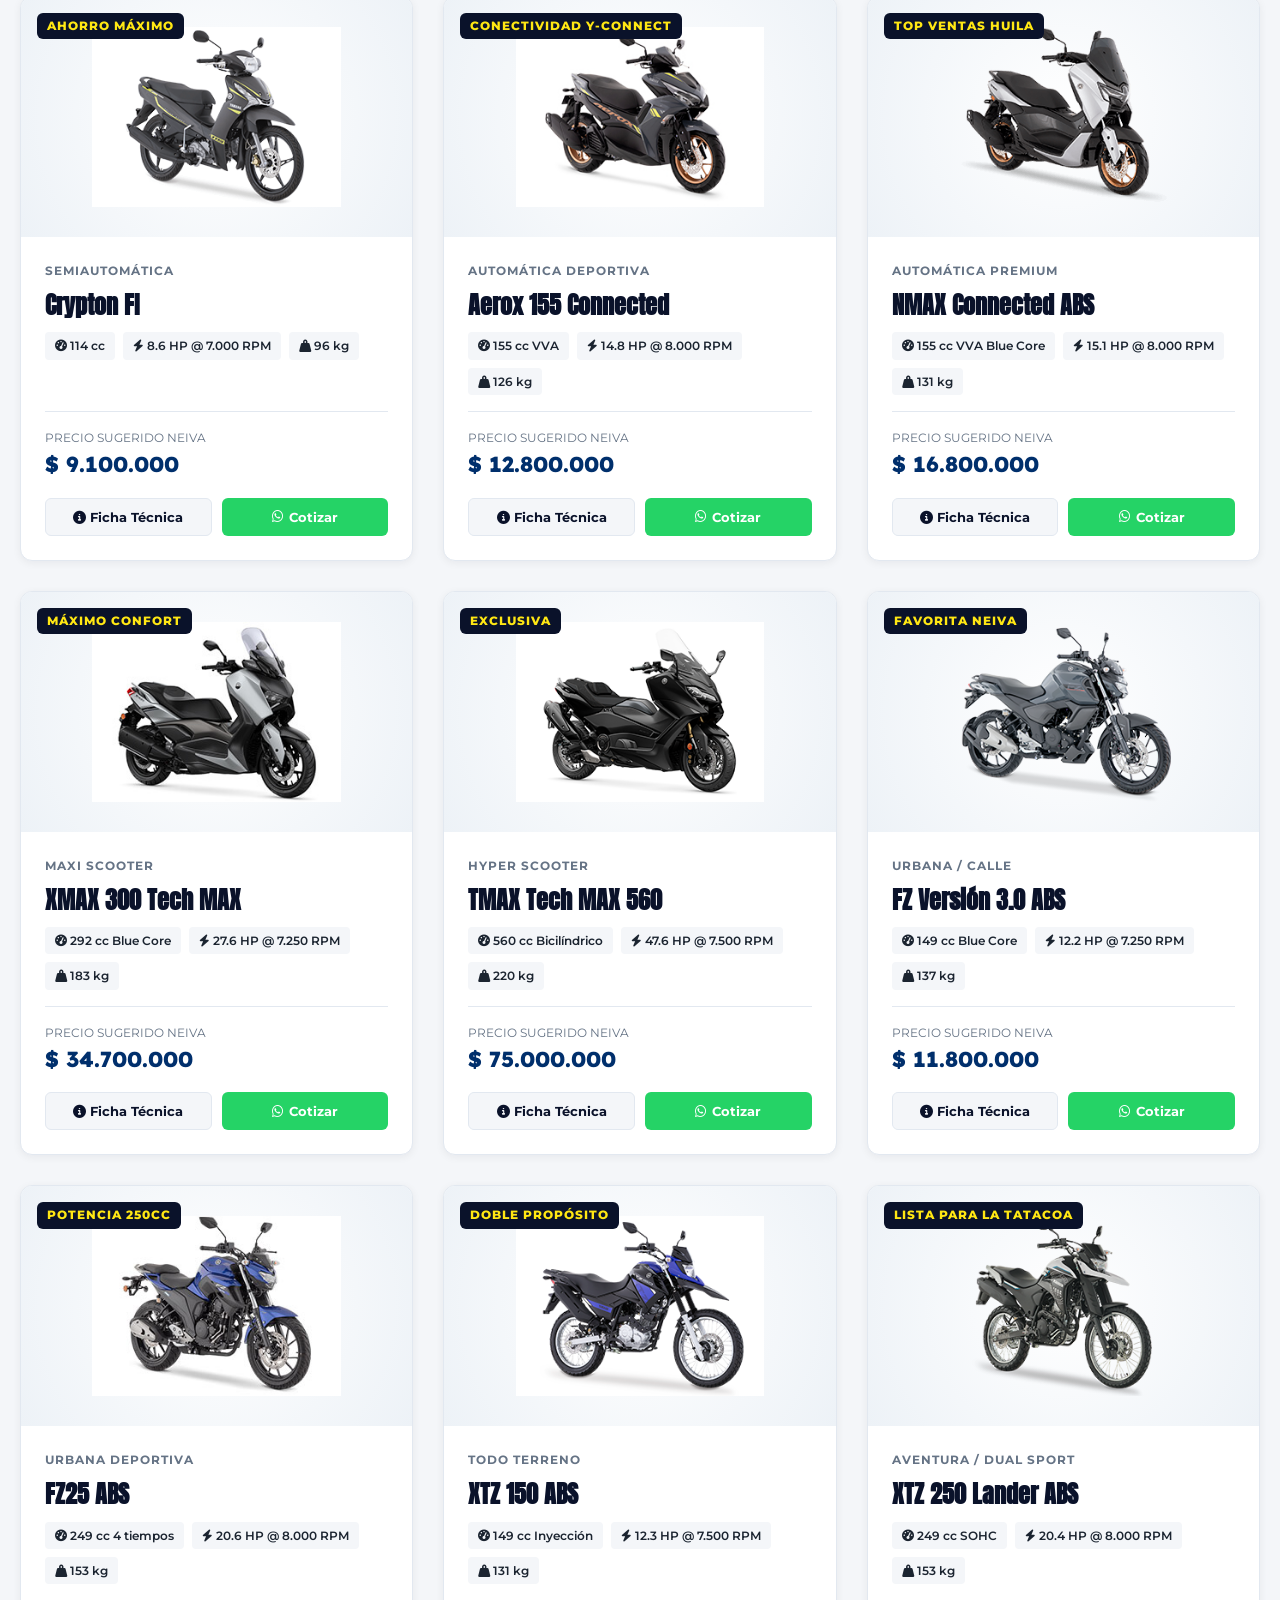
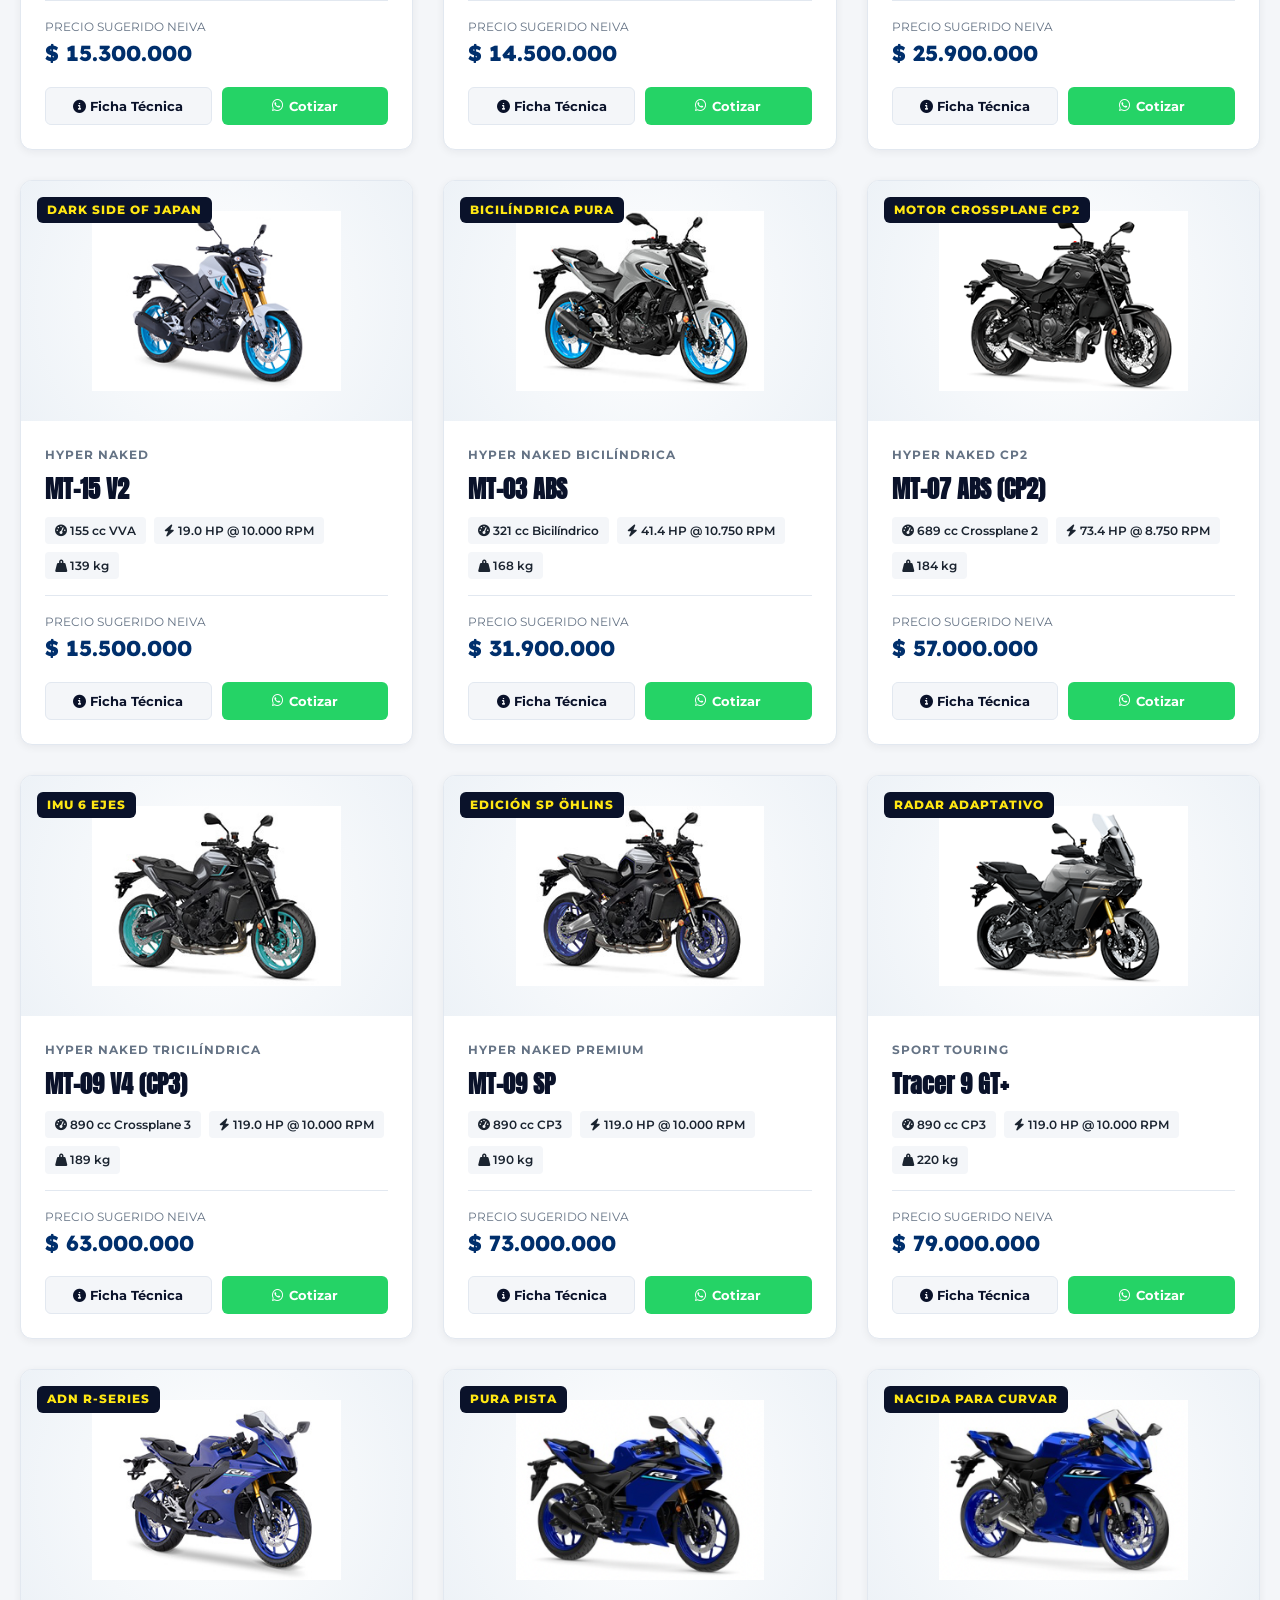
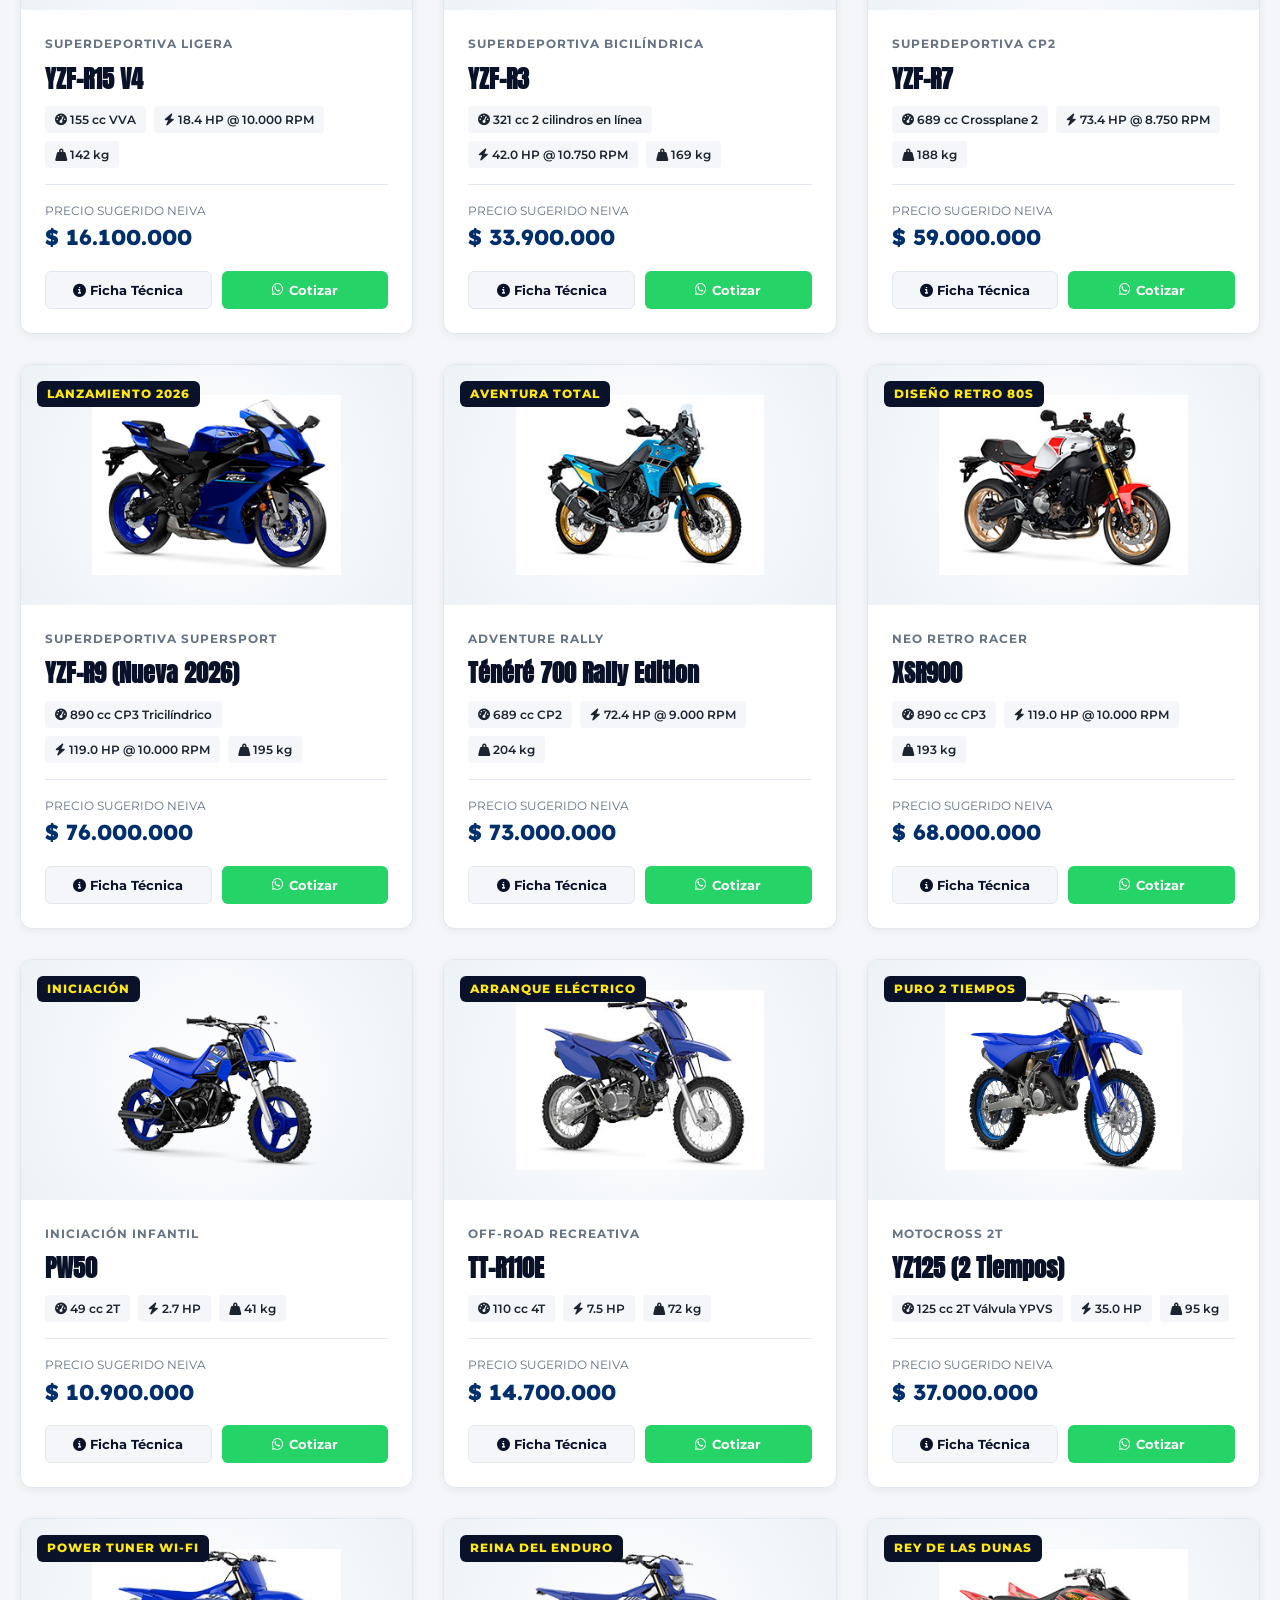
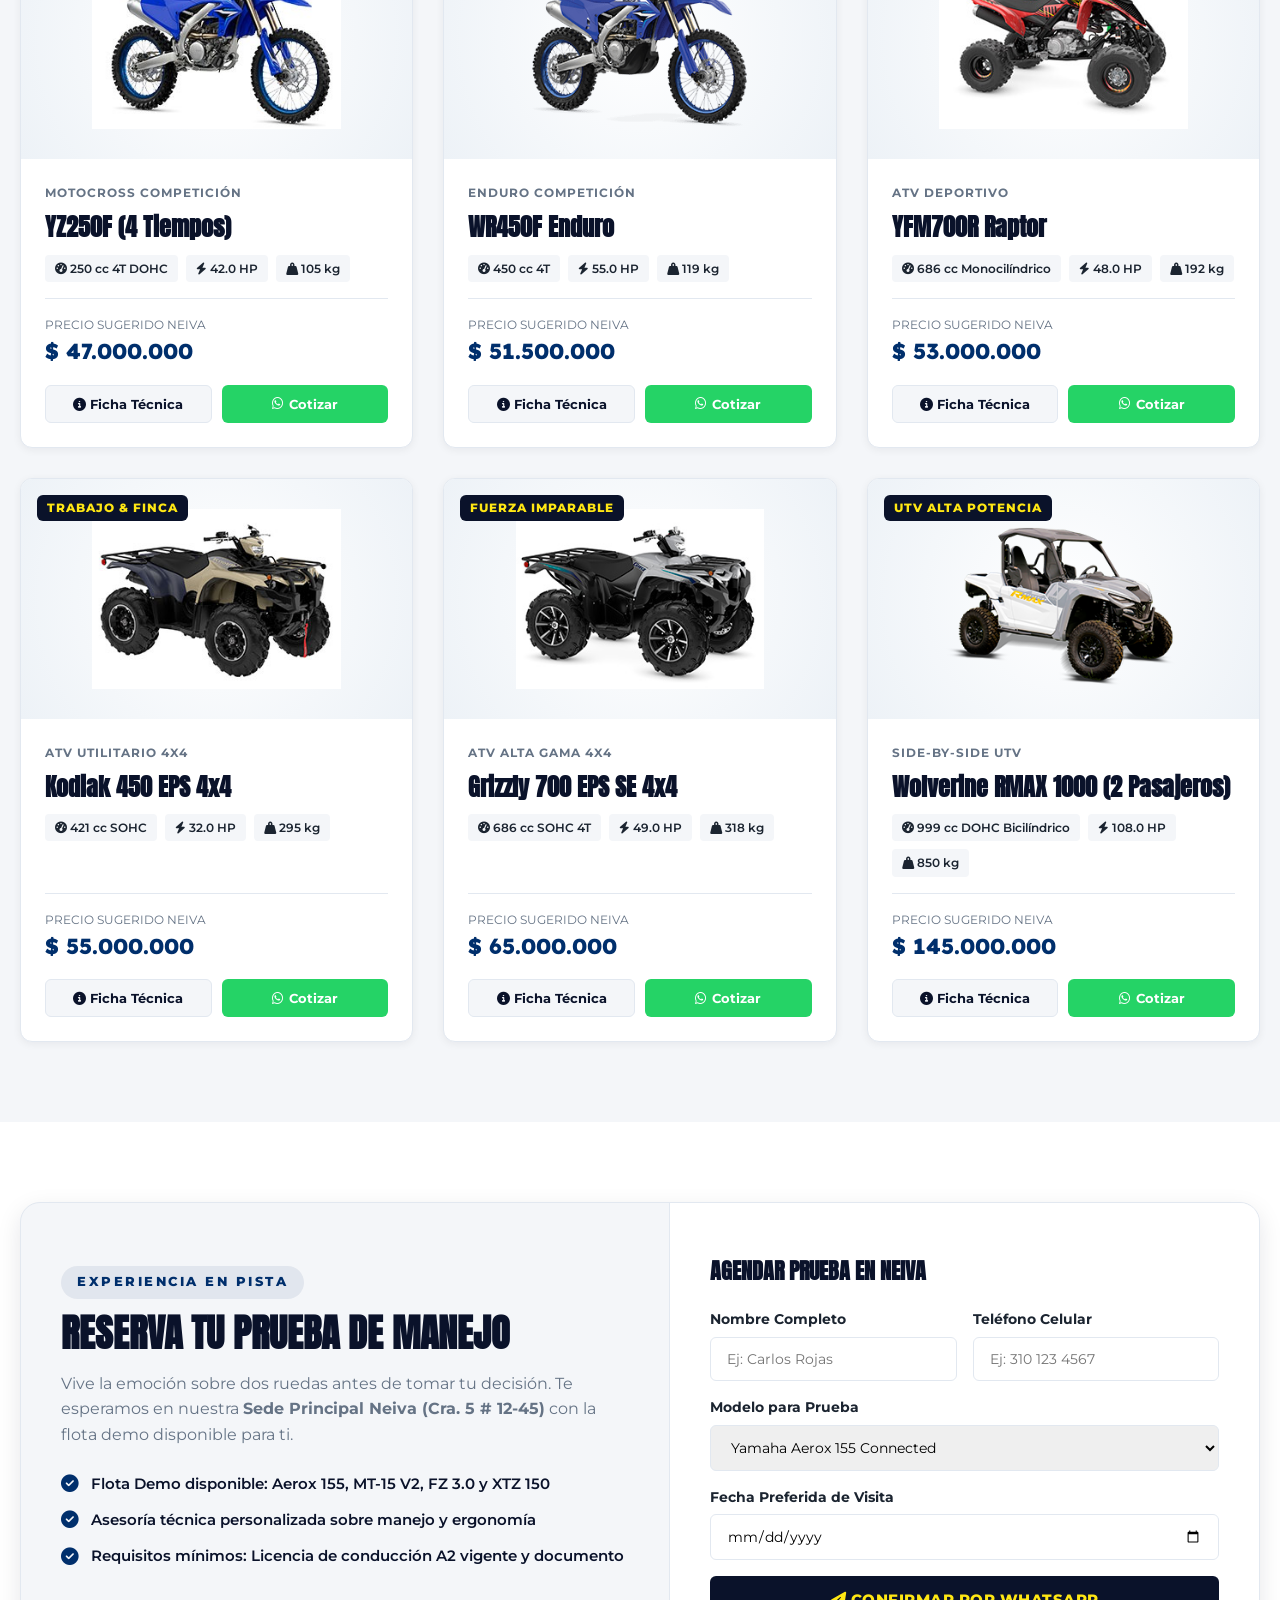
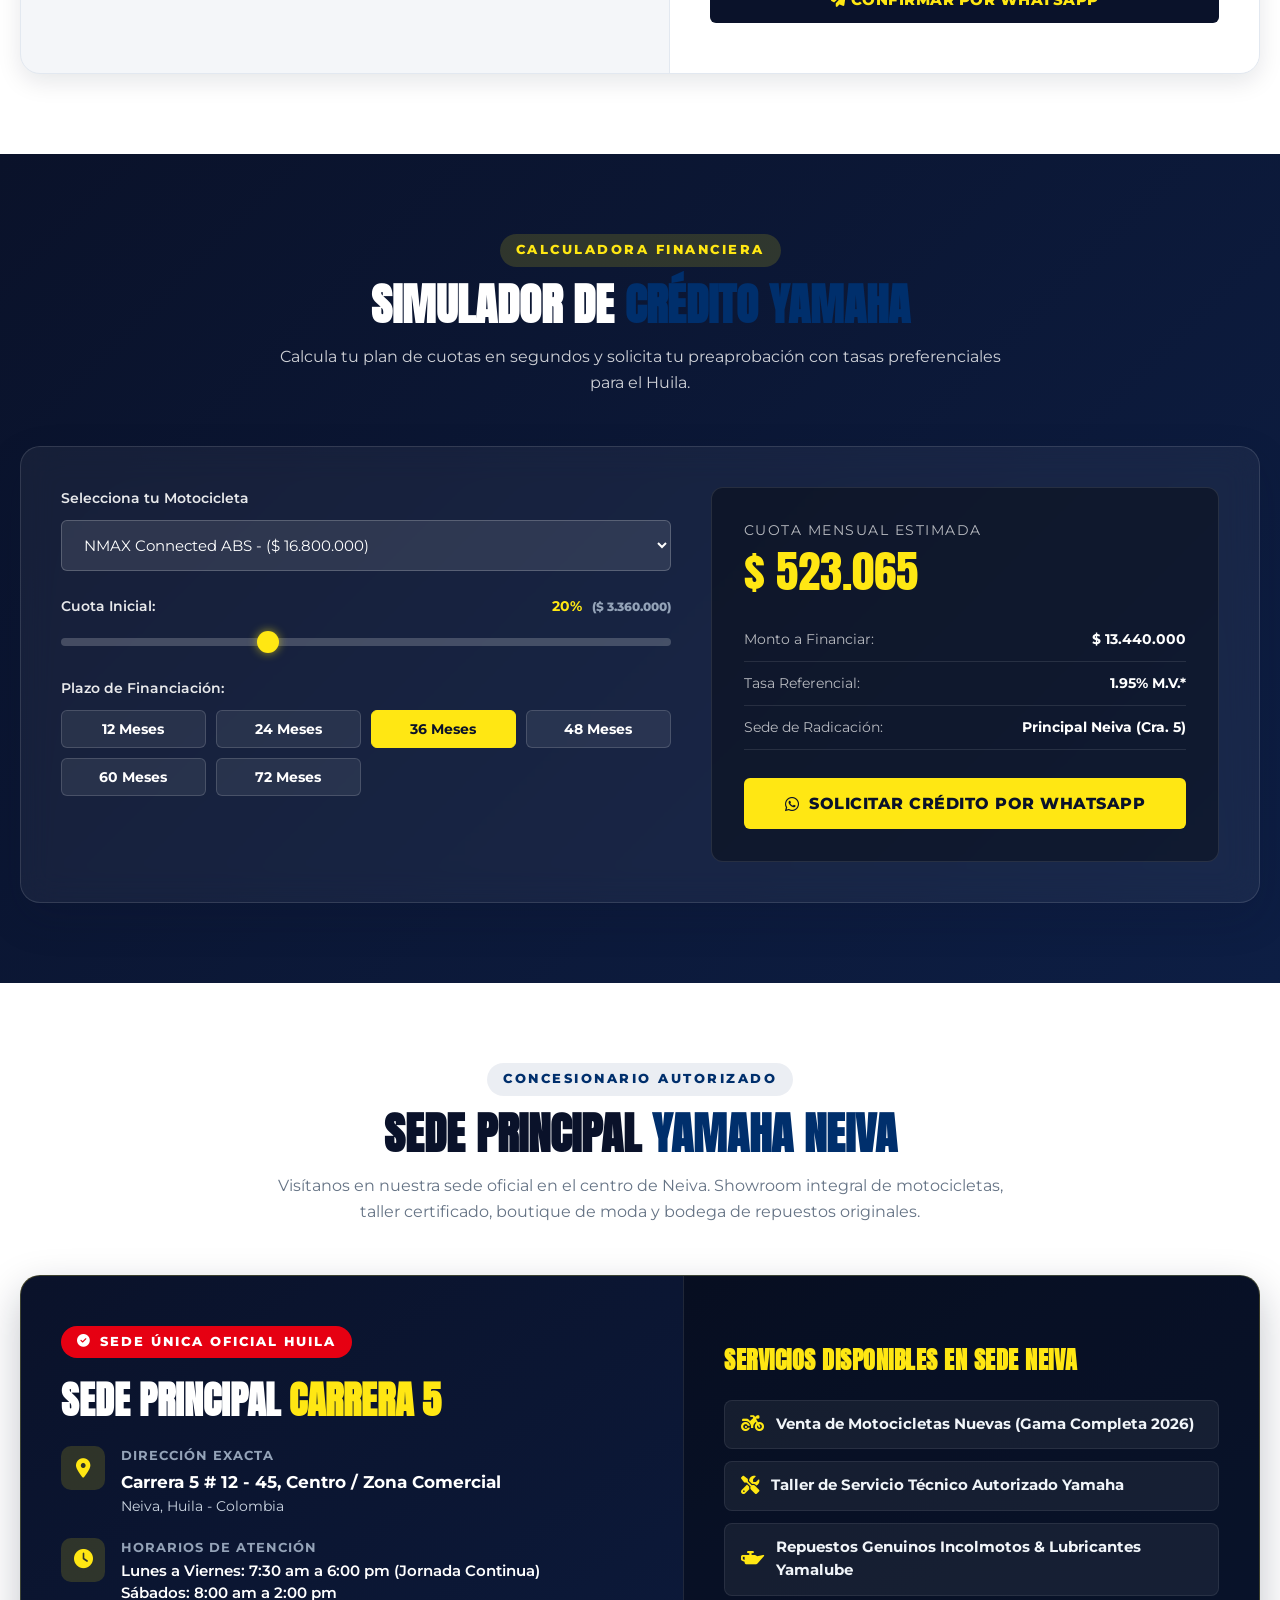
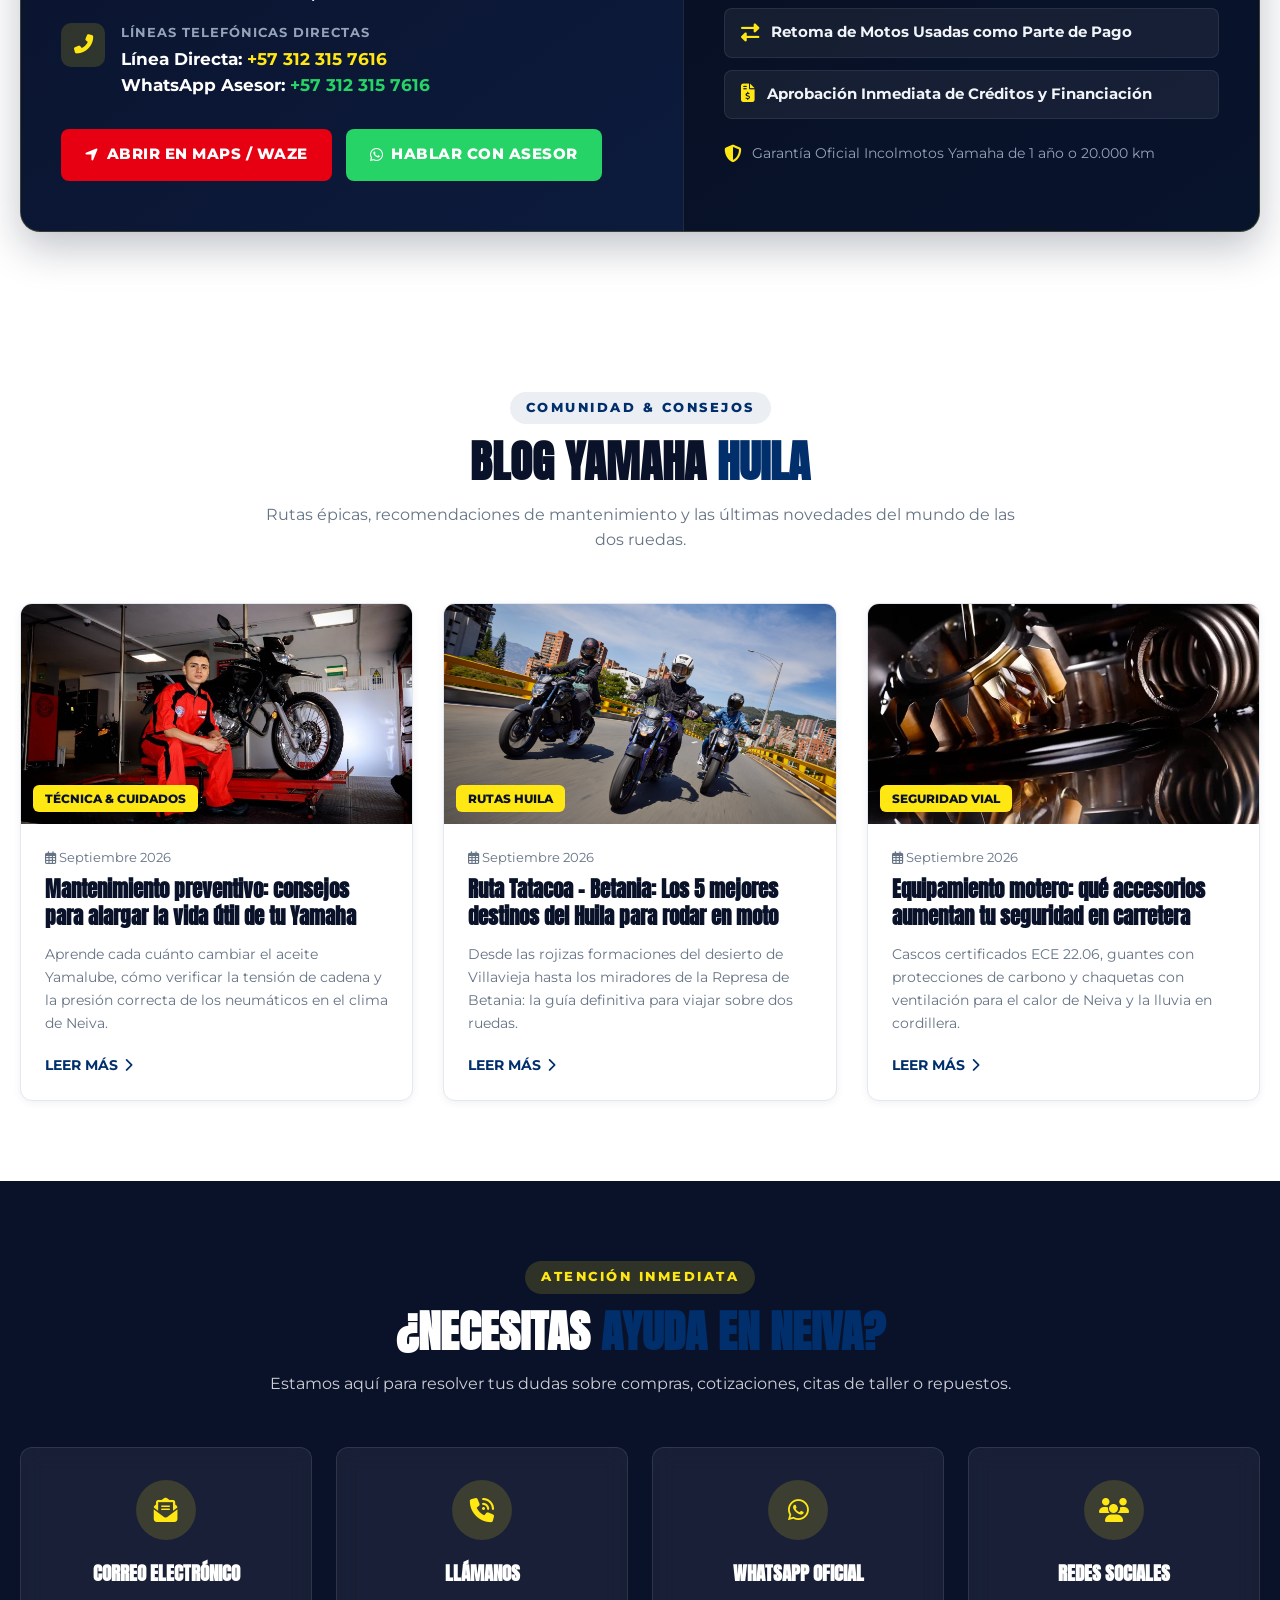
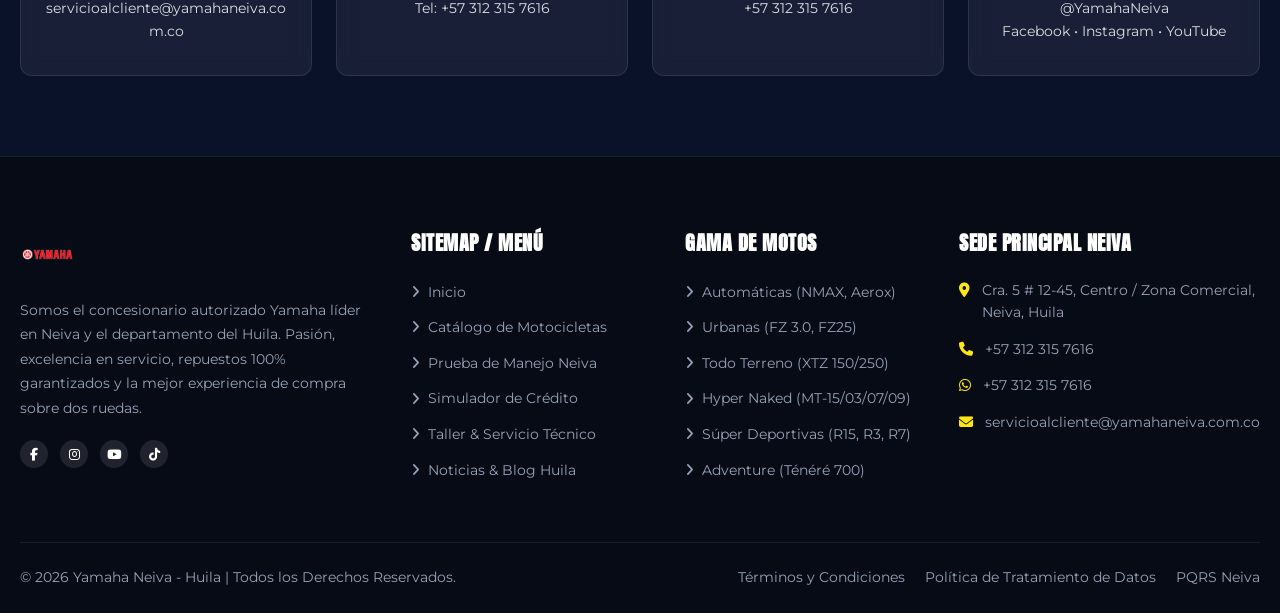
==== commit 2e86dd80: "Add files via upload" ====
--- a/index.html
+++ b/index.html
@@ -43,7 +43,7 @@
   <meta property="og:title" content="Motos Yamaha Neiva | Concesionario Oficial Huila">
   <meta property="og:description" content="Estrena tu Yamaha en Neiva. Catálogo 2026, crédito al instante sin codeudor, Test Drive gratis y taller oficial en la Cra. 5 # 12-45.">
   <meta property="og:url" content="https://yamahasupermotosneiva.com.co/">
-  <meta property="og:image" content="https://yamahasupermotosneiva.com.co/assets/images/logo-yamaha-neiva.svg">
+  <meta property="og:image" content="https://yamahasupermotosneiva.com.co/assets/images/yamaha-logo-official.png">
   <meta property="og:image:width" content="1200">
   <meta property="og:image:height" content="630">
 
@@ -51,7 +51,7 @@
   <meta name="twitter:card" content="summary_large_image">
   <meta name="twitter:title" content="Motos Yamaha Neiva | Concesionario Oficial Huila">
   <meta name="twitter:description" content="Venta de motos Yamaha en Neiva. Sede Principal Cra. 5 # 12-45. Financiación inmediata y Test Drive.">
-  <meta name="twitter:image" content="https://yamahasupermotosneiva.com.co/assets/images/logo-yamaha-neiva.svg">
+  <meta name="twitter:image" content="https://yamahasupermotosneiva.com.co/assets/images/yamaha-logo-official.png">
   <meta name="theme-color" content="#0a122a">
 
   <!-- ==============================================================================
@@ -67,8 +67,8 @@
         "name": "Yamaha Neiva - Sede Principal Carrera 5",
         "alternateName": ["Yamaha Sports Neiva", "Concesionario Yamaha Neiva Huila", "Yamaha Huila"],
         "url": "https://yamahasupermotosneiva.com.co/",
-        "logo": "https://yamahasupermotosneiva.com.co/assets/images/logo-yamaha-neiva.svg",
-        "image": "https://yamahasupermotosneiva.com.co/assets/images/logo-yamaha-neiva.svg",
+        "logo": "https://yamahasupermotosneiva.com.co/assets/images/yamaha-logo-official.png",
+        "image": "https://yamahasupermotosneiva.com.co/assets/images/yamaha-logo-official.png",
         "description": "Concesionario oficial de motocicletas Yamaha en Neiva y el departamento del Huila. Venta de motos nuevas, repuestos originales Yamalube, servicio técnico certificado y financiación inmediata.",
         "telephone": "+573123157616",
         "priceRange": "$$",
@@ -187,7 +187,7 @@
     <!-- Contenido frontal del Splash -->
     <div class="intro-content">
       <div class="intro-logo-badge" style="background: rgba(10, 18, 42, 0.7); border-color: rgba(255, 231, 19, 0.4);">
-        <img src="assets/images/logo-yamaha-neiva-white.svg" alt="Yamaha Neiva" style="height: 46px; object-fit: contain;">
+        <img src="assets/images/yamaha-logo-official.png" alt="Yamaha Oficial" style="height: 52px; object-fit: contain;">
       </div>
 
       <h1 class="intro-title">
@@ -255,7 +255,7 @@
       
       <!-- Logotipo Oficial Yamaha Neiva -->
       <a href="#inicio" class="site-logo" aria-label="Inicio Yamaha Neiva">
-        <img src="assets/images/logo-yamaha-neiva.svg" alt="Yamaha Neiva - Concesionario Oficial" style="height: 52px; width: auto; object-fit: contain;">
+        <img src="assets/images/yamaha-logo-official.png" alt="Yamaha - Concesionario Oficial" style="height: 55px; width: auto; object-fit: contain;">
       </a>
 
       <!-- Navegación Principal para Escritorio -->
@@ -516,7 +516,7 @@
   <div class="mobile-backdrop" id="mobile-backdrop"></div>
   <div class="mobile-nav-drawer" id="mobile-nav-drawer">
     <div class="mobile-drawer-header">
-      <img src="assets/images/logo-yamaha-neiva-white.svg" alt="Yamaha Neiva" style="height: 40px; object-fit: contain;">
+      <img src="assets/images/yamaha-logo-official.png" alt="Yamaha Oficial" style="height: 44px; object-fit: contain;">
       <button id="btn-close-mobile-drawer" style="background:none; border:none; color:#fff; font-size: 1.5rem; cursor:pointer;">
         <i class="fas fa-times"></i>
       </button>
@@ -1161,7 +1161,7 @@
         
         <!-- Columna 1: Info Marca con Logo Blanco -->
         <div class="footer-about">
-          <img src="assets/images/logo-yamaha-neiva-white.svg" alt="Yamaha Neiva" style="height: 52px; width: auto; object-fit: contain; margin-bottom: 16px;">
+          <img src="assets/images/yamaha-logo-official.png" alt="Yamaha Oficial" style="height: 55px; width: auto; object-fit: contain; margin-bottom: 16px;">
           <p>
             Somos el concesionario autorizado Yamaha líder en Neiva y el departamento del Huila. Pasión, excelencia en servicio, repuestos 100% garantizados y la mejor experiencia de compra sobre dos ruedas.
           </p>
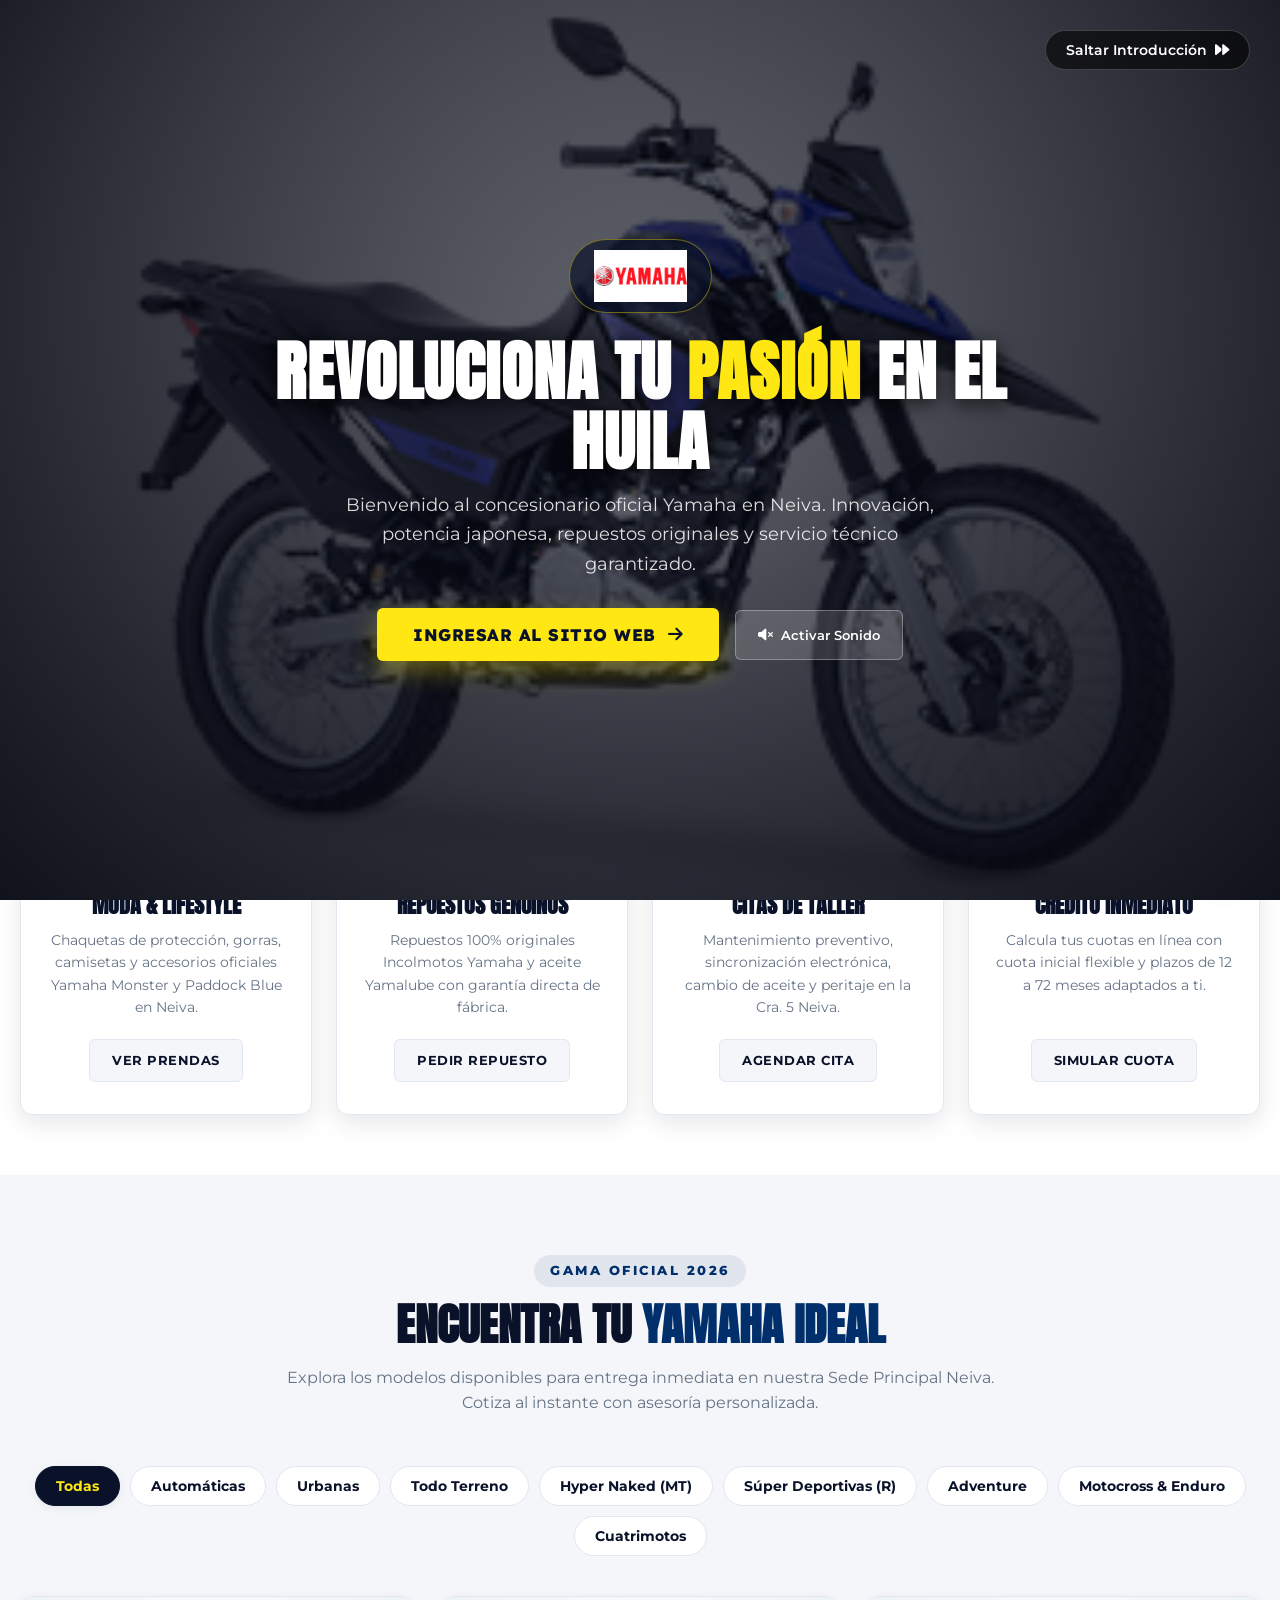
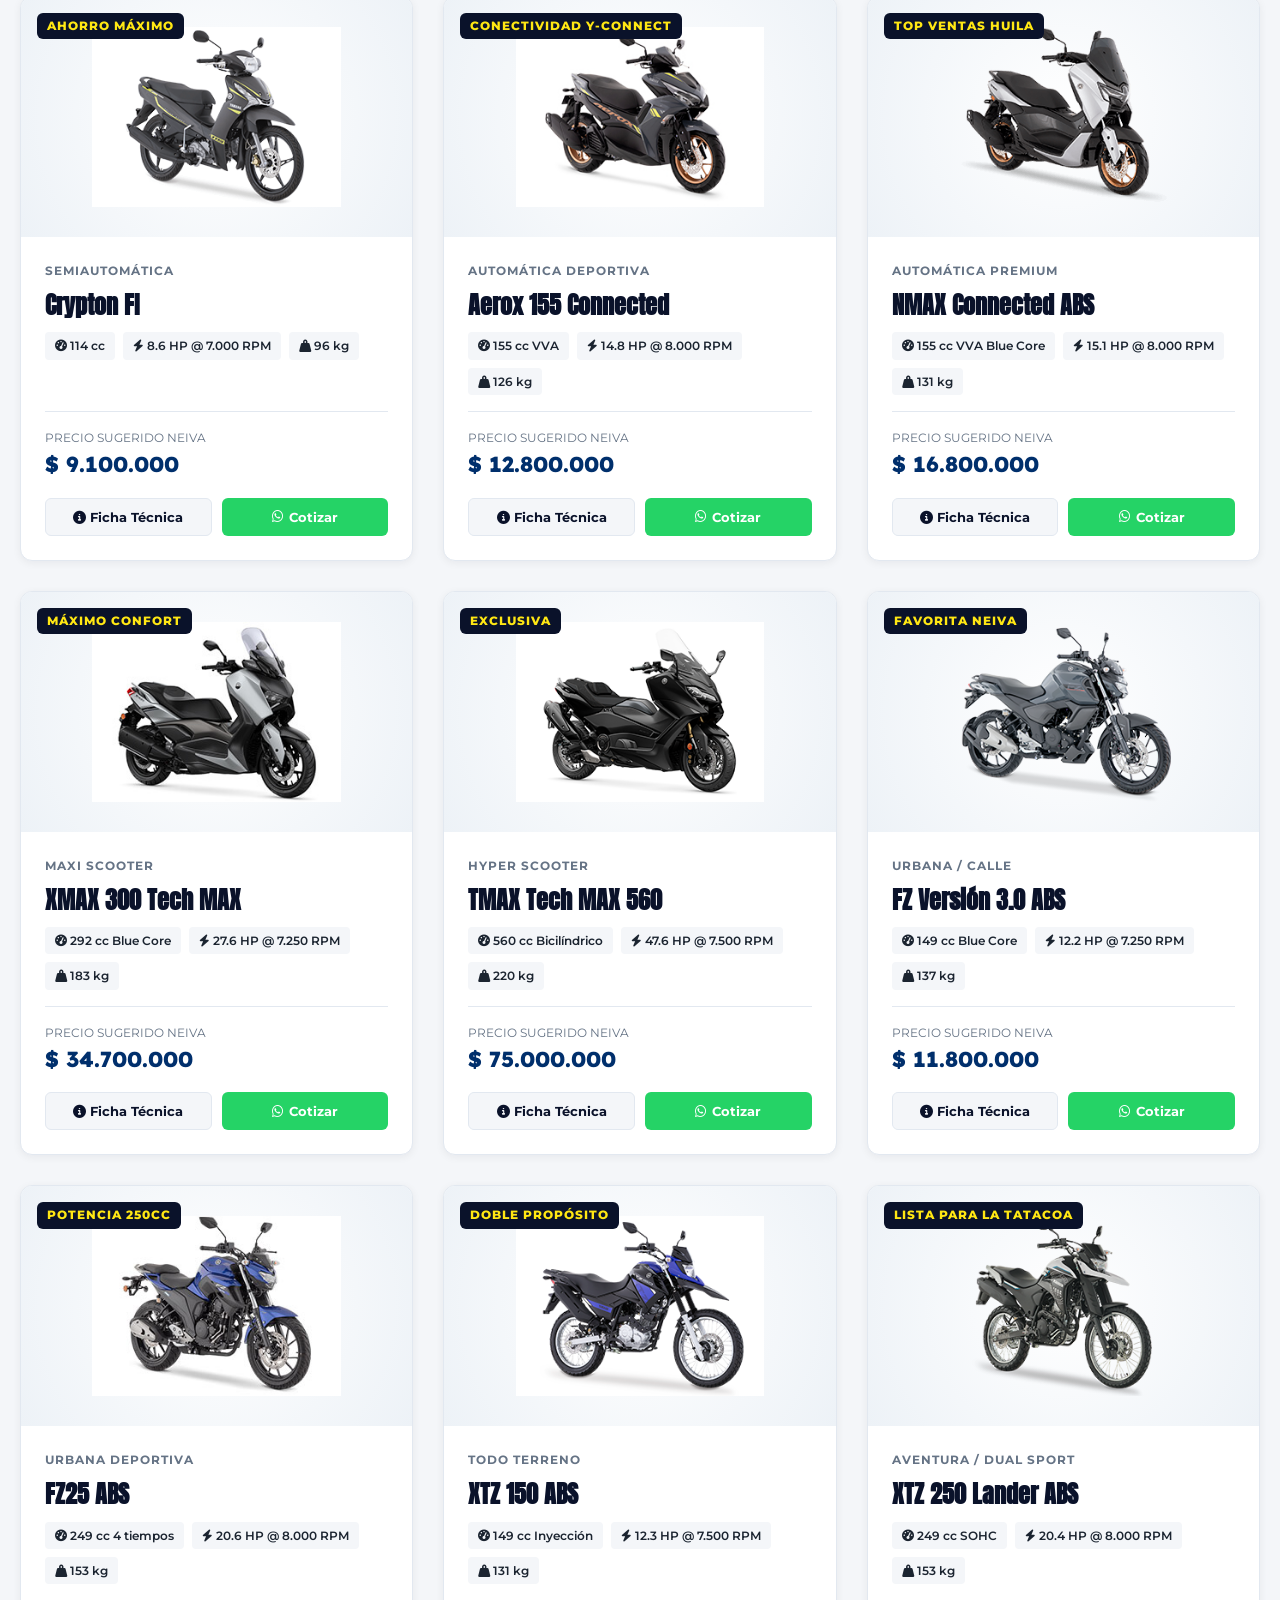
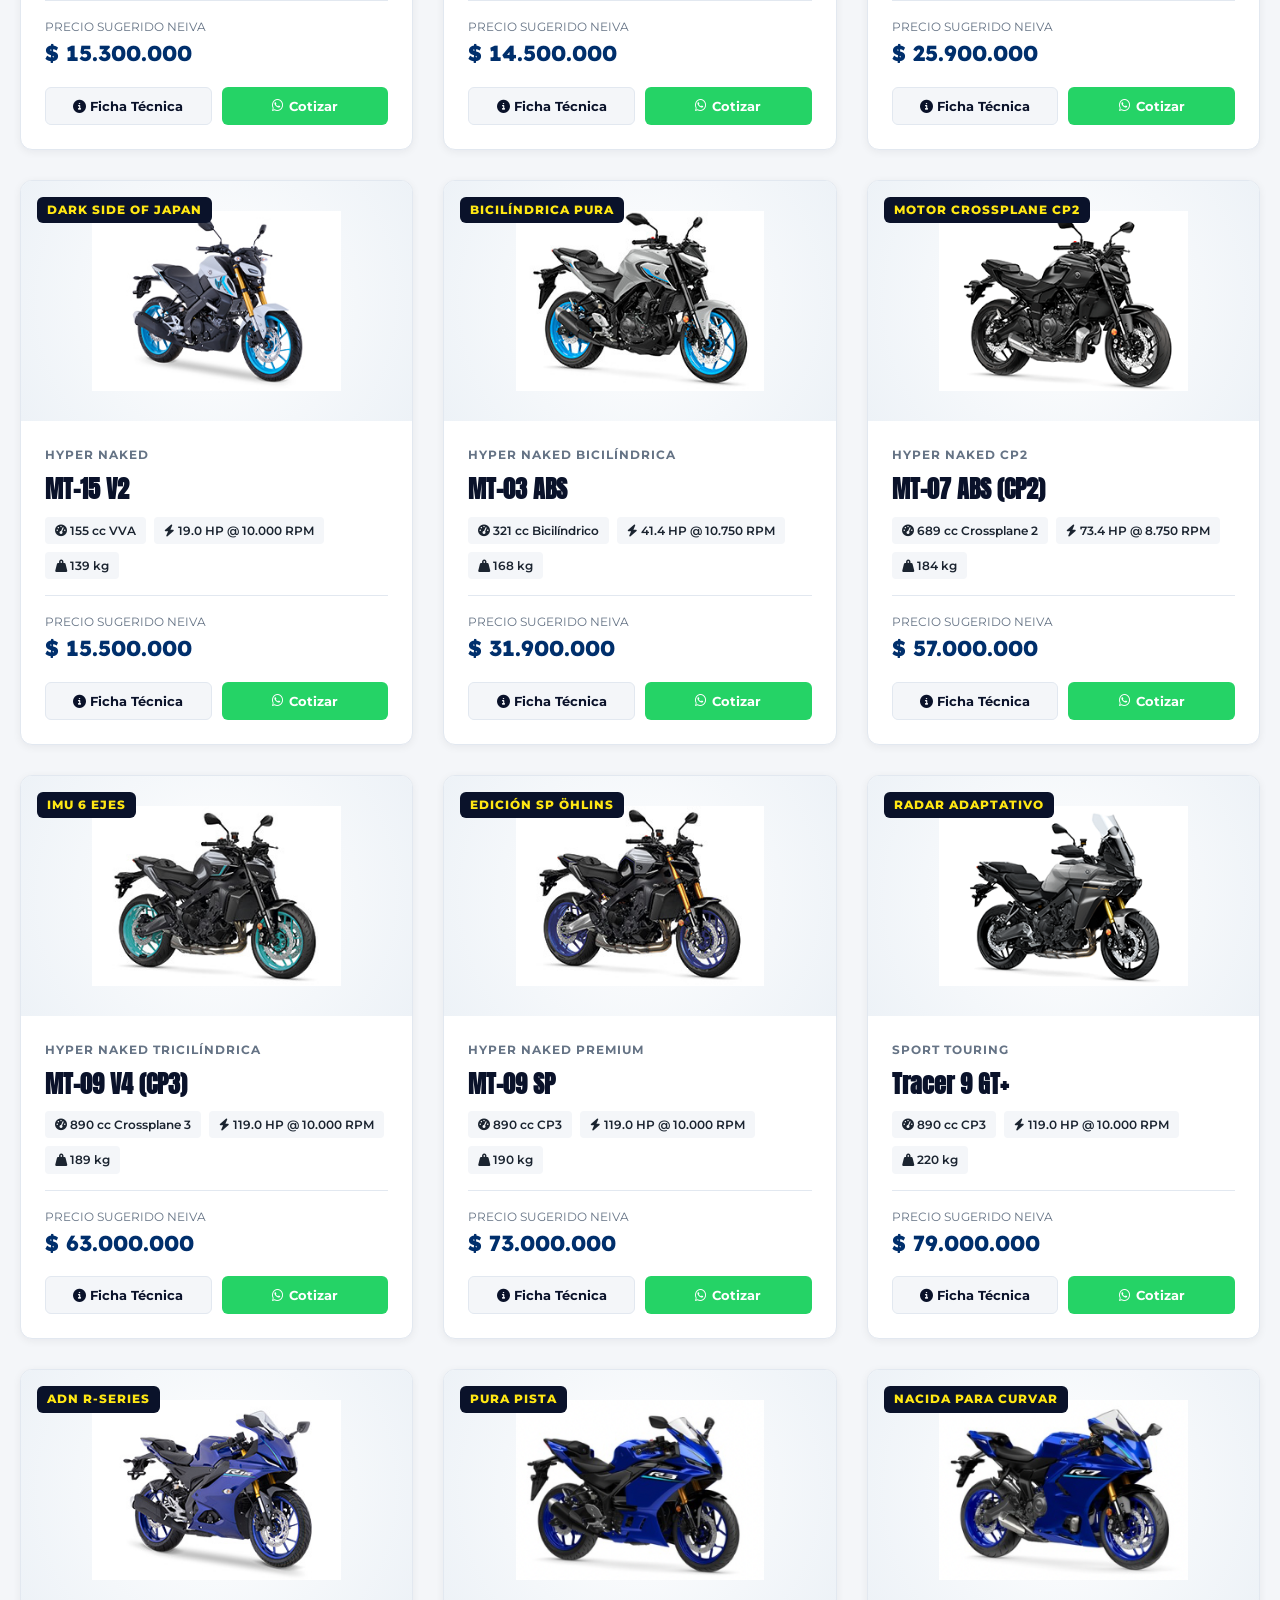
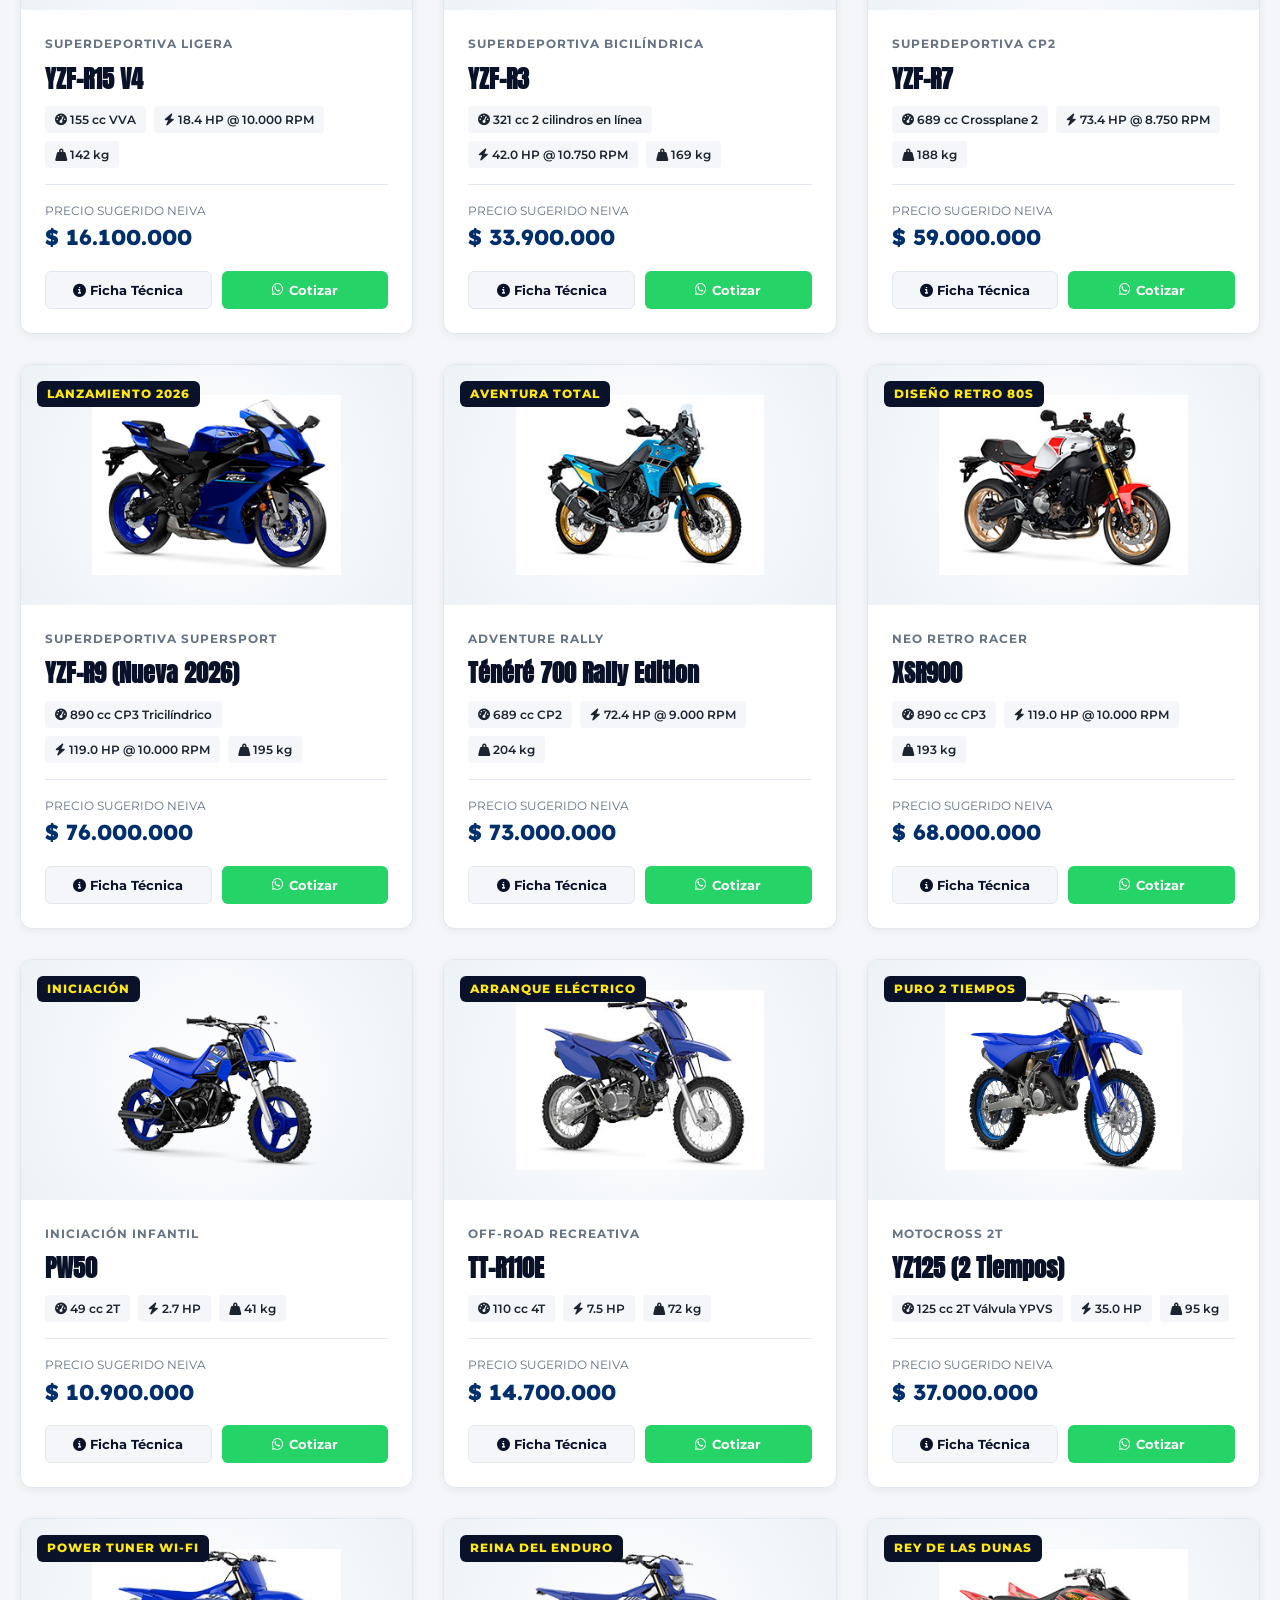
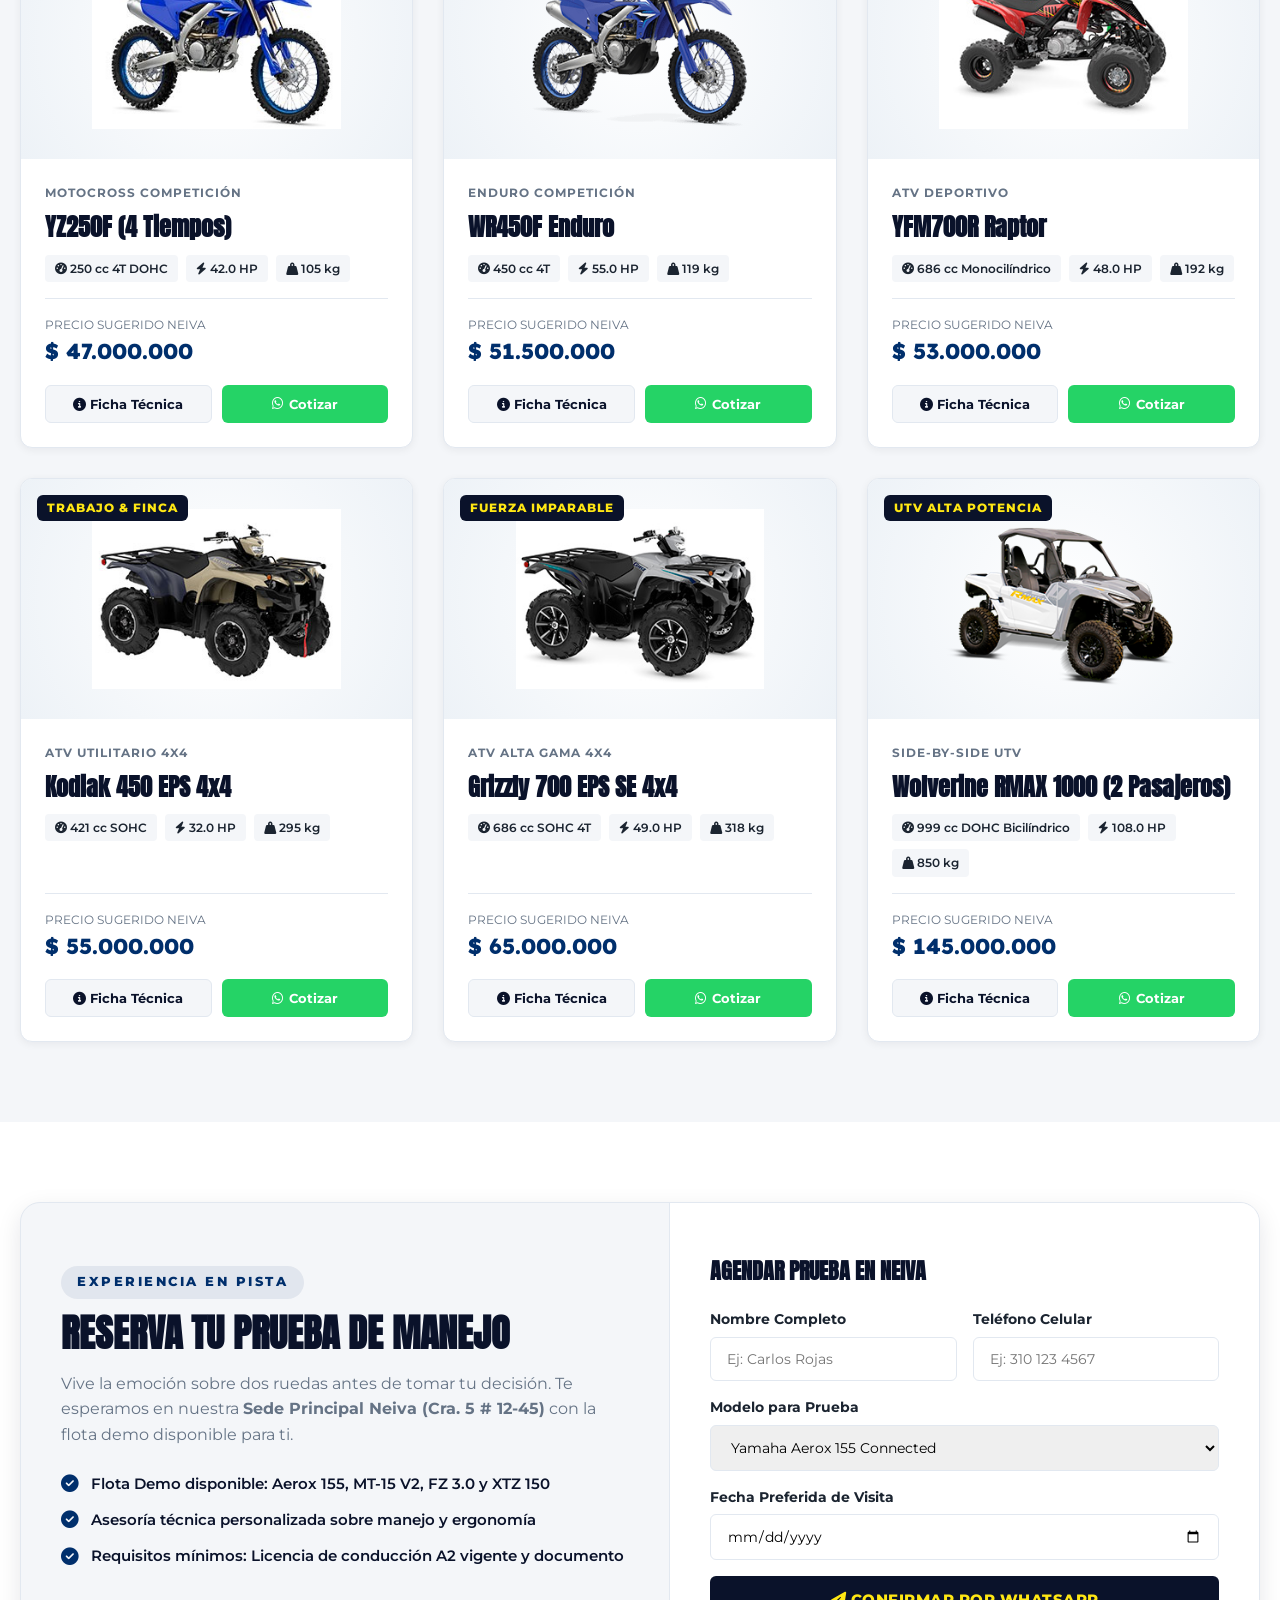
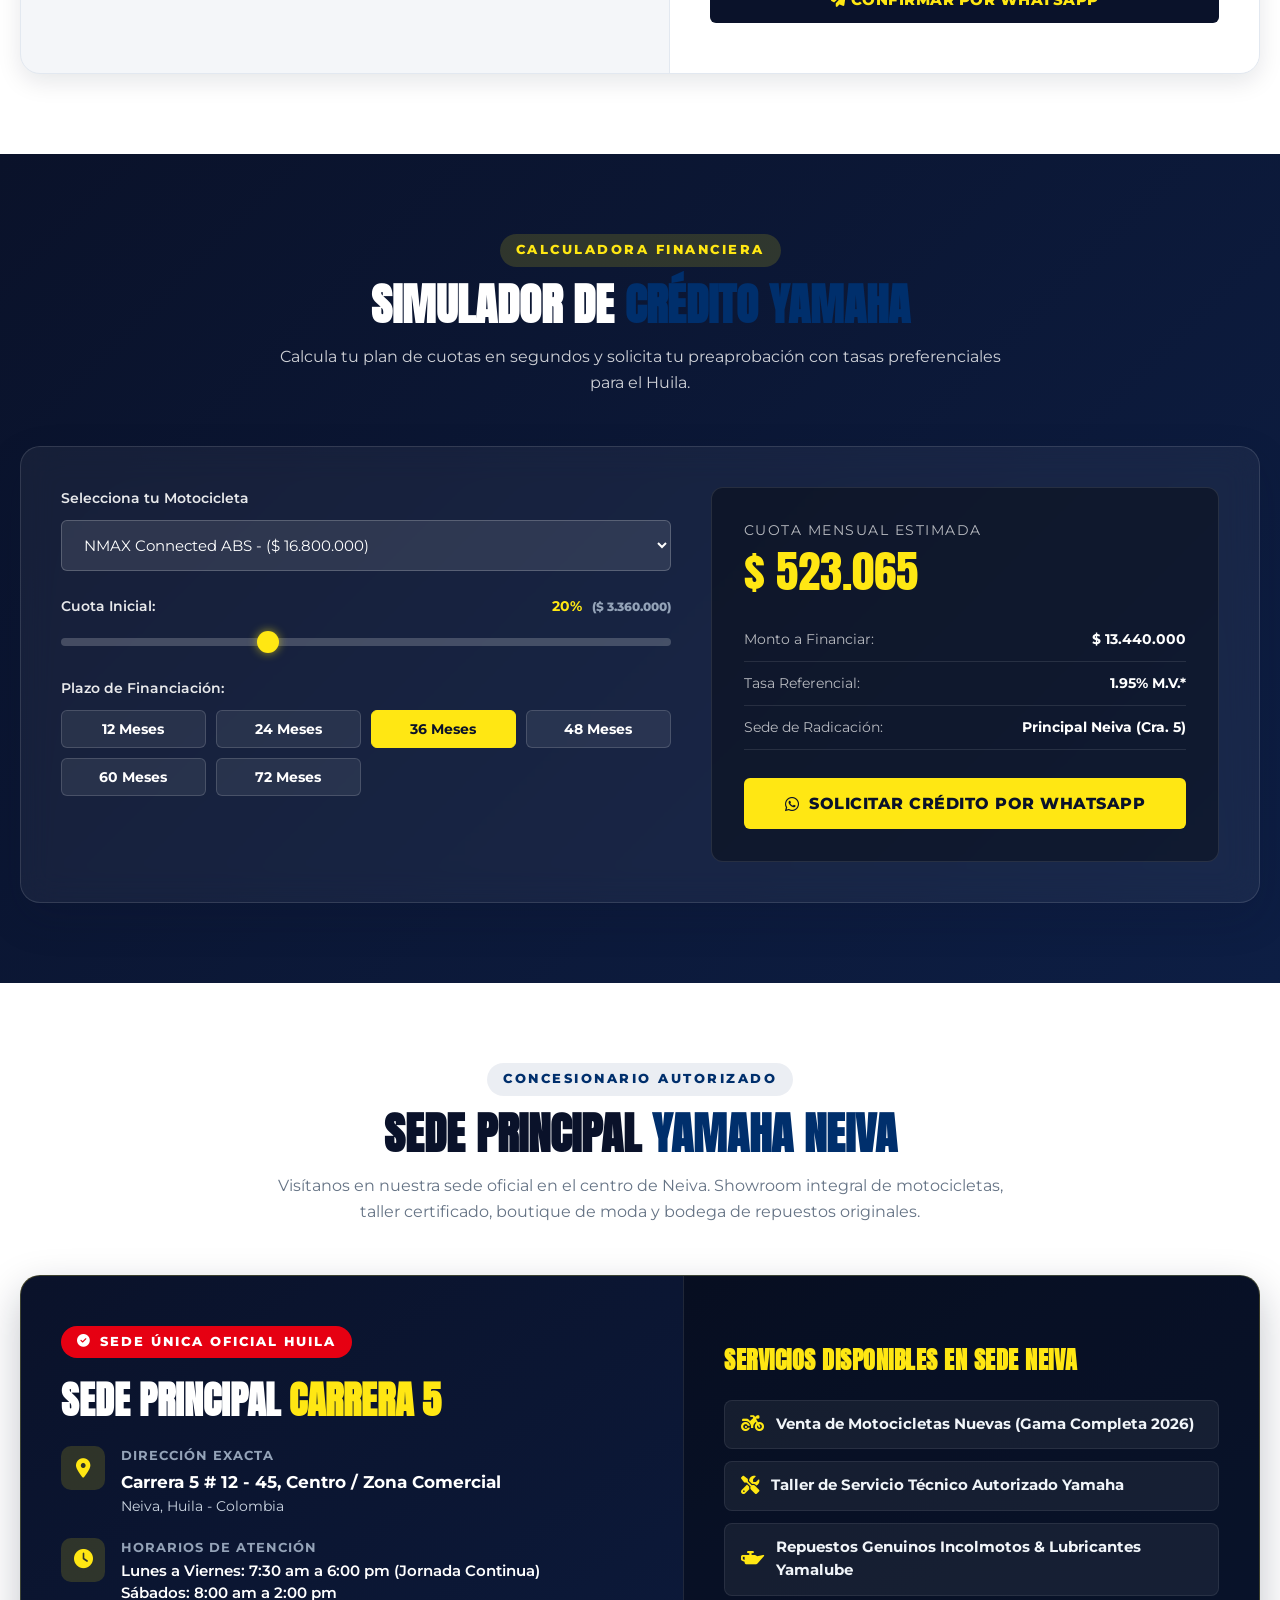
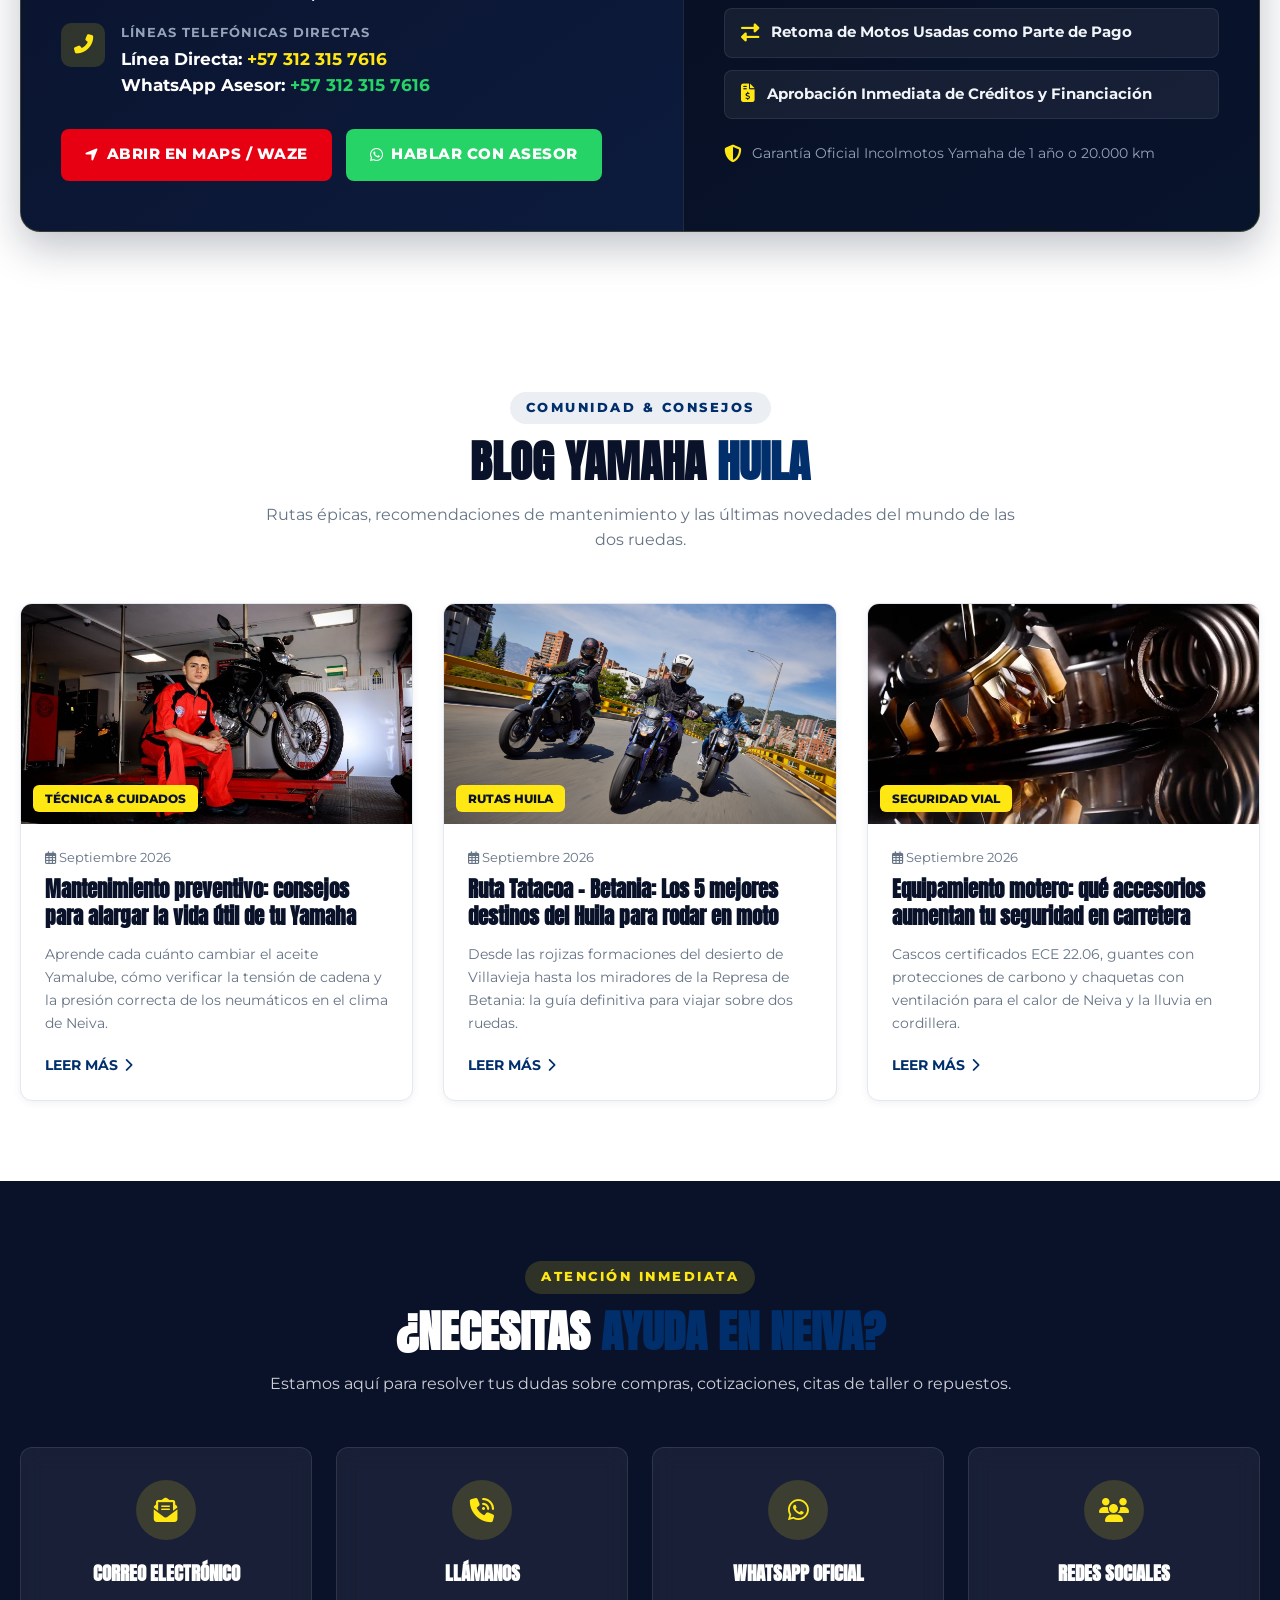
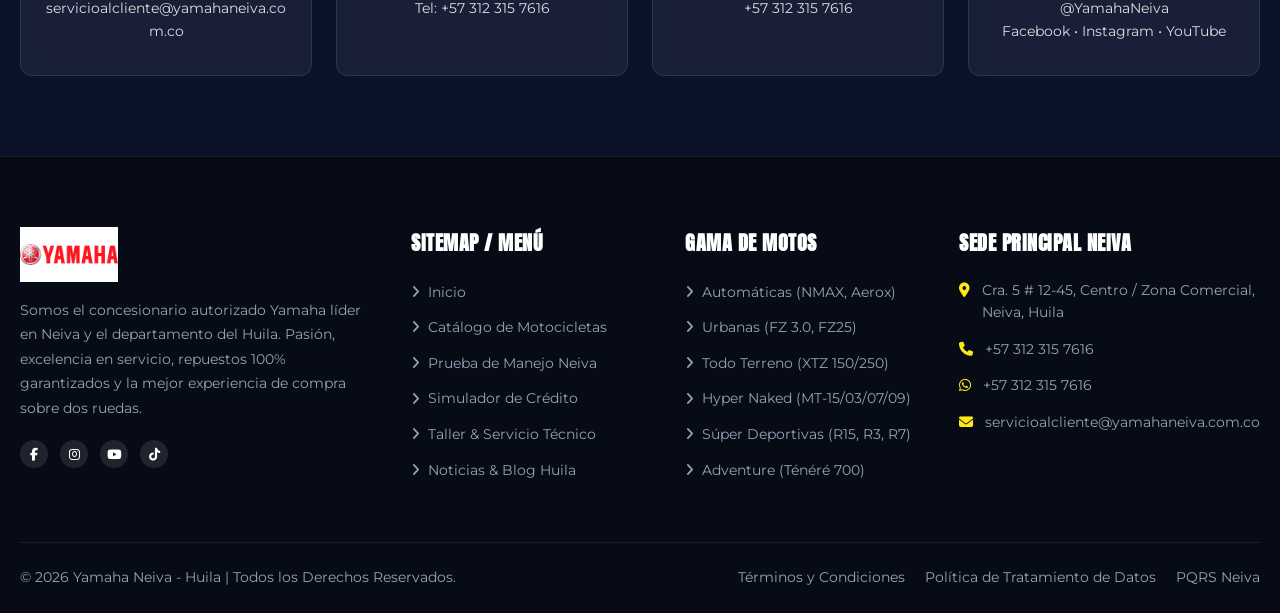
==== commit 89e3479a: "Update: Nuevo logo oficial Yamaha" ====
--- a/index.html
+++ b/index.html
@@ -1,4 +1,4 @@
-<!DOCTYPE html>
+﻿<!DOCTYPE html>
 <html lang="es-CO" prefix="og: https://ogp.me/ns#">
 <head>
   <meta charset="UTF-8">
@@ -187,7 +187,7 @@
     <!-- Contenido frontal del Splash -->
     <div class="intro-content">
       <div class="intro-logo-badge" style="background: rgba(10, 18, 42, 0.7); border-color: rgba(255, 231, 19, 0.4);">
-        <img src="assets/images/yamaha-logo-official.png" alt="Yamaha Oficial" style="height: 52px; object-fit: contain;">
+        <img src="[data-uri]" alt="Yamaha Oficial" style="height: 52px; object-fit: contain;">
       </div>
 
       <h1 class="intro-title">
@@ -255,7 +255,7 @@
       
       <!-- Logotipo Oficial Yamaha Neiva -->
       <a href="#inicio" class="site-logo" aria-label="Inicio Yamaha Neiva">
-        <img src="assets/images/yamaha-logo-official.png" alt="Yamaha - Concesionario Oficial" style="height: 55px; width: auto; object-fit: contain;">
+        <img src="[data-uri]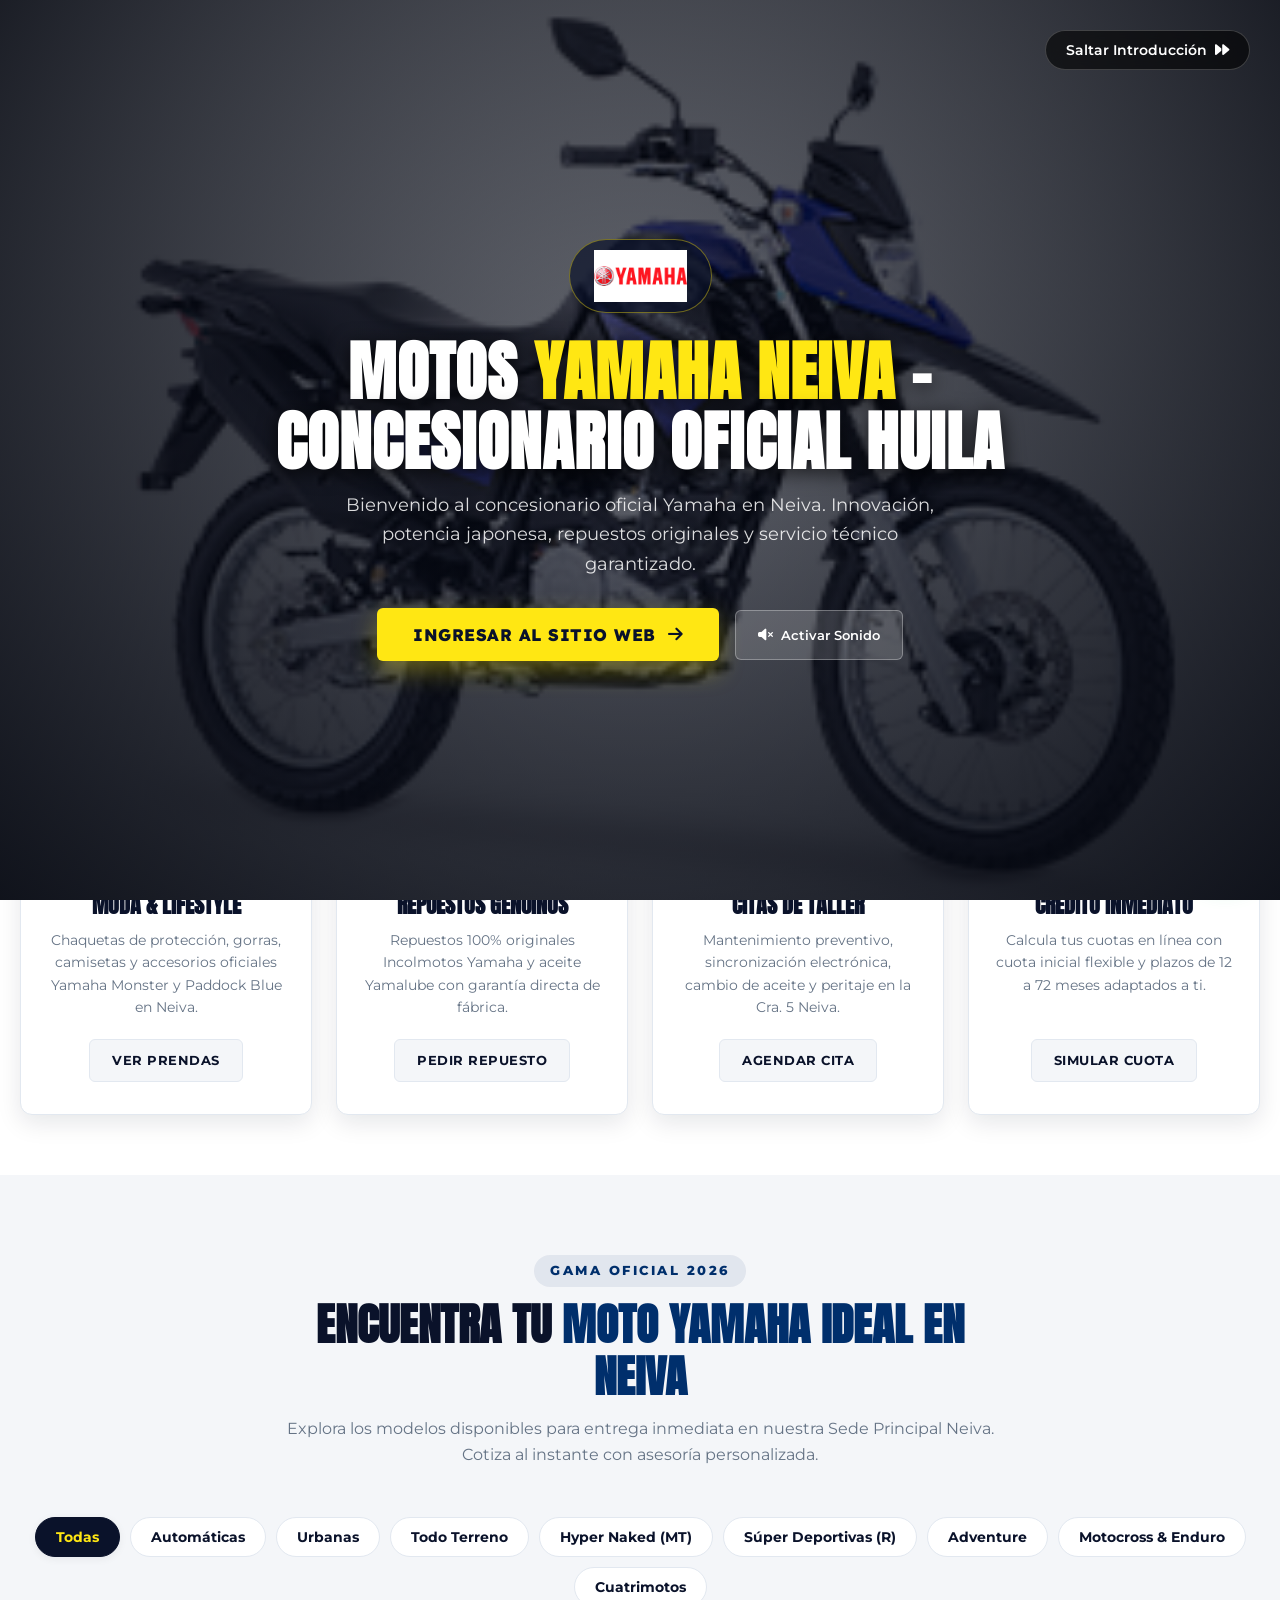
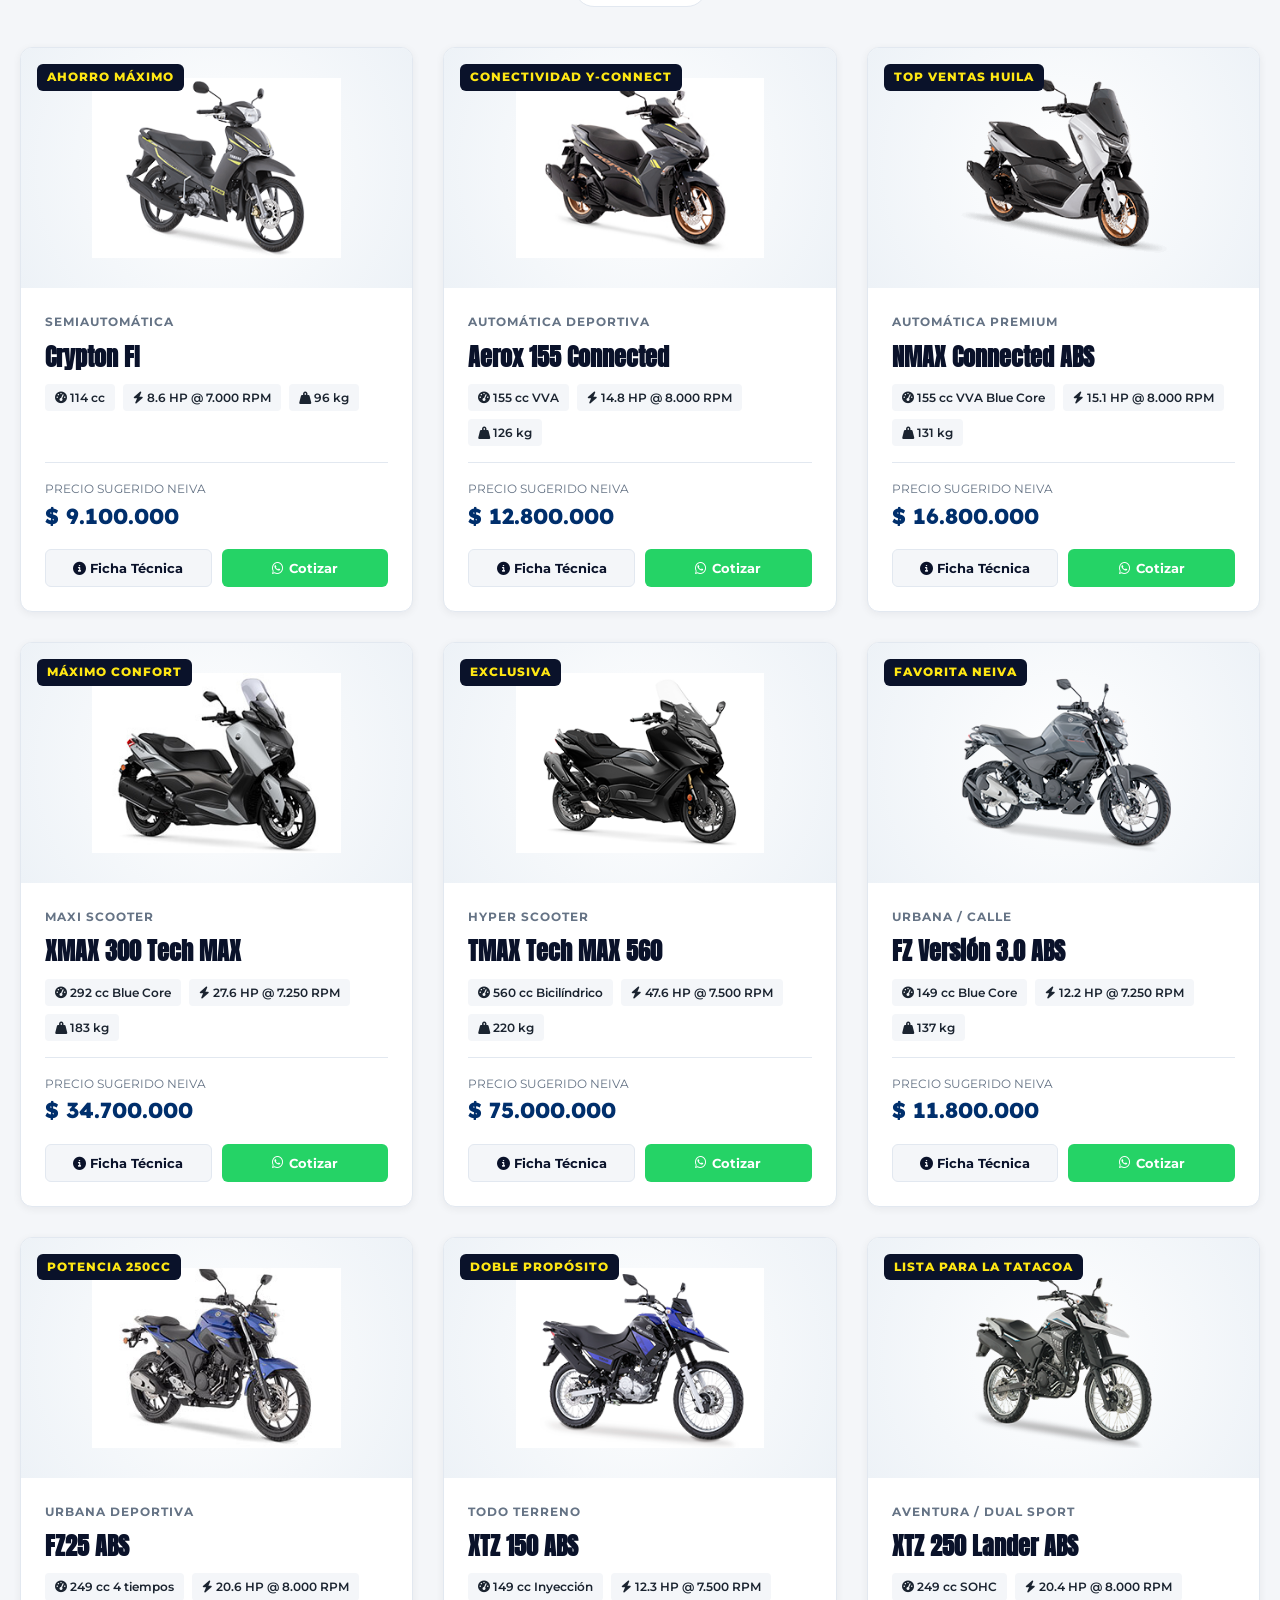
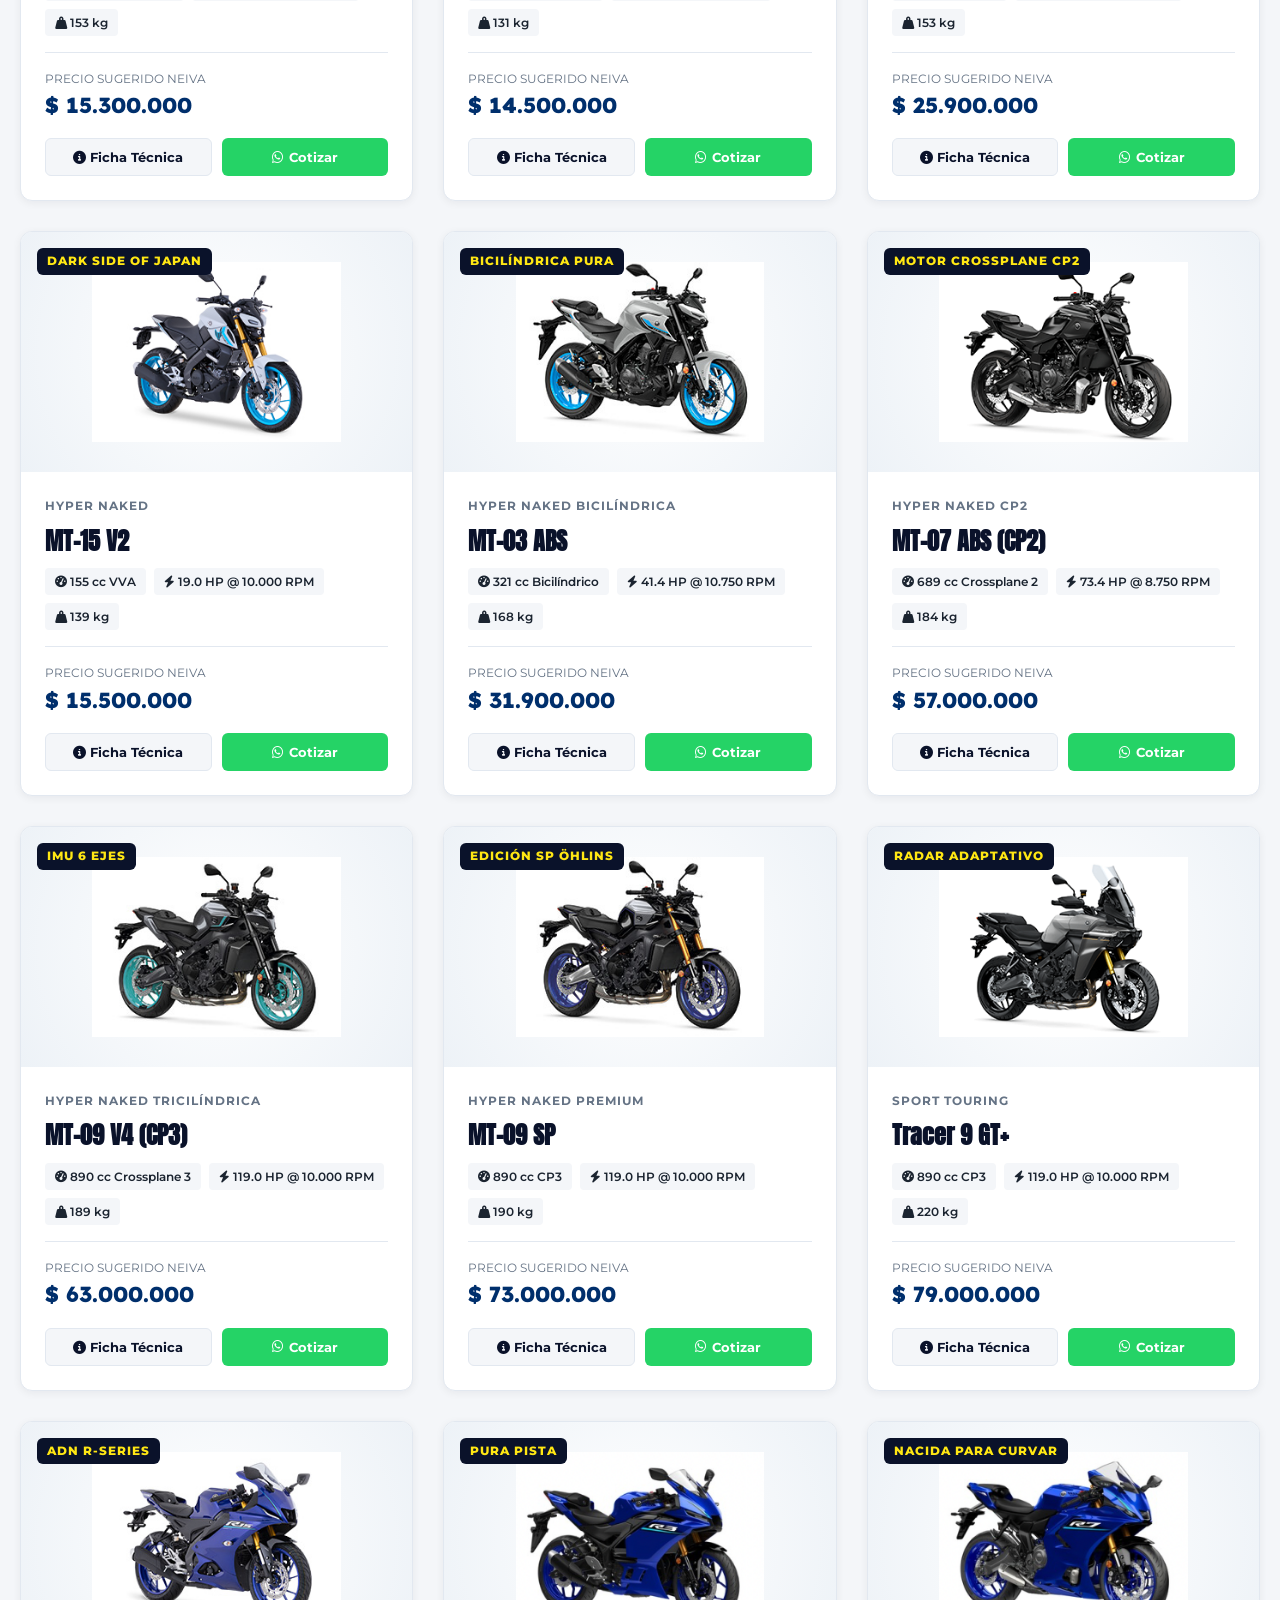
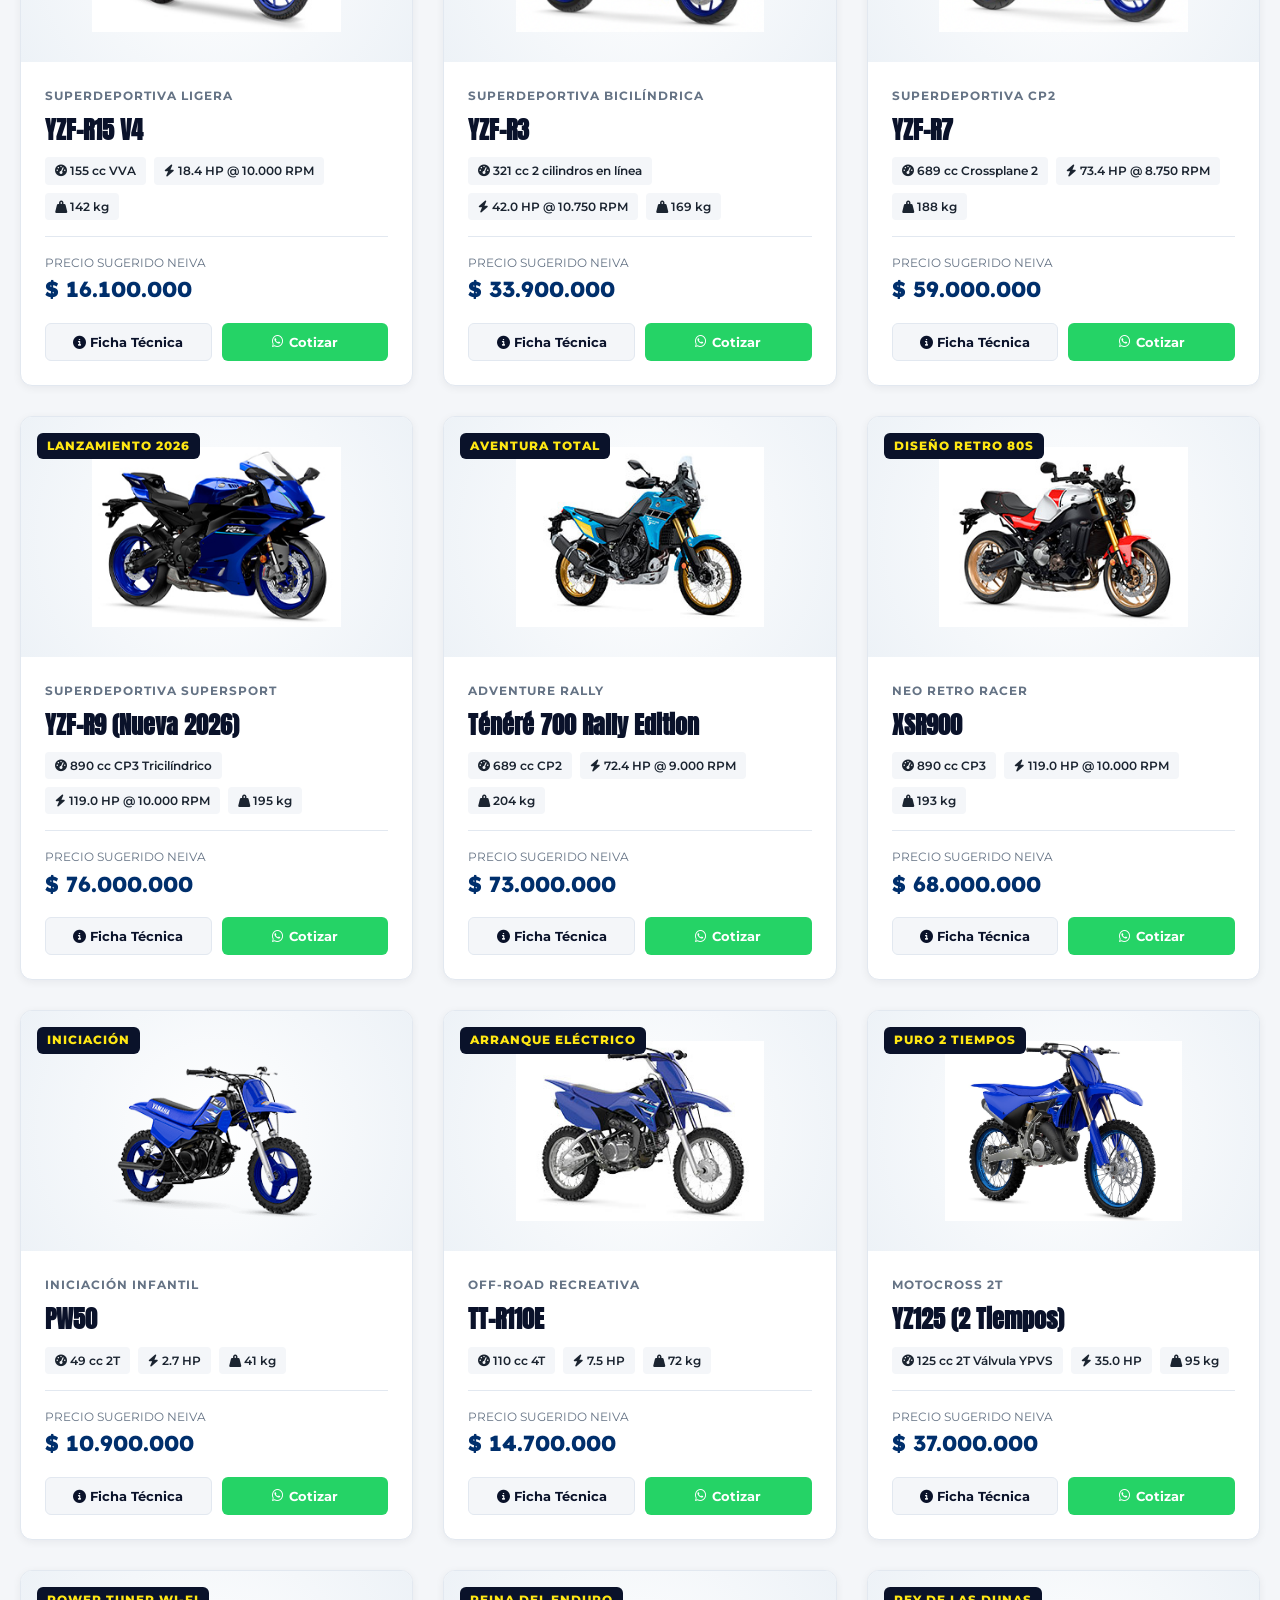
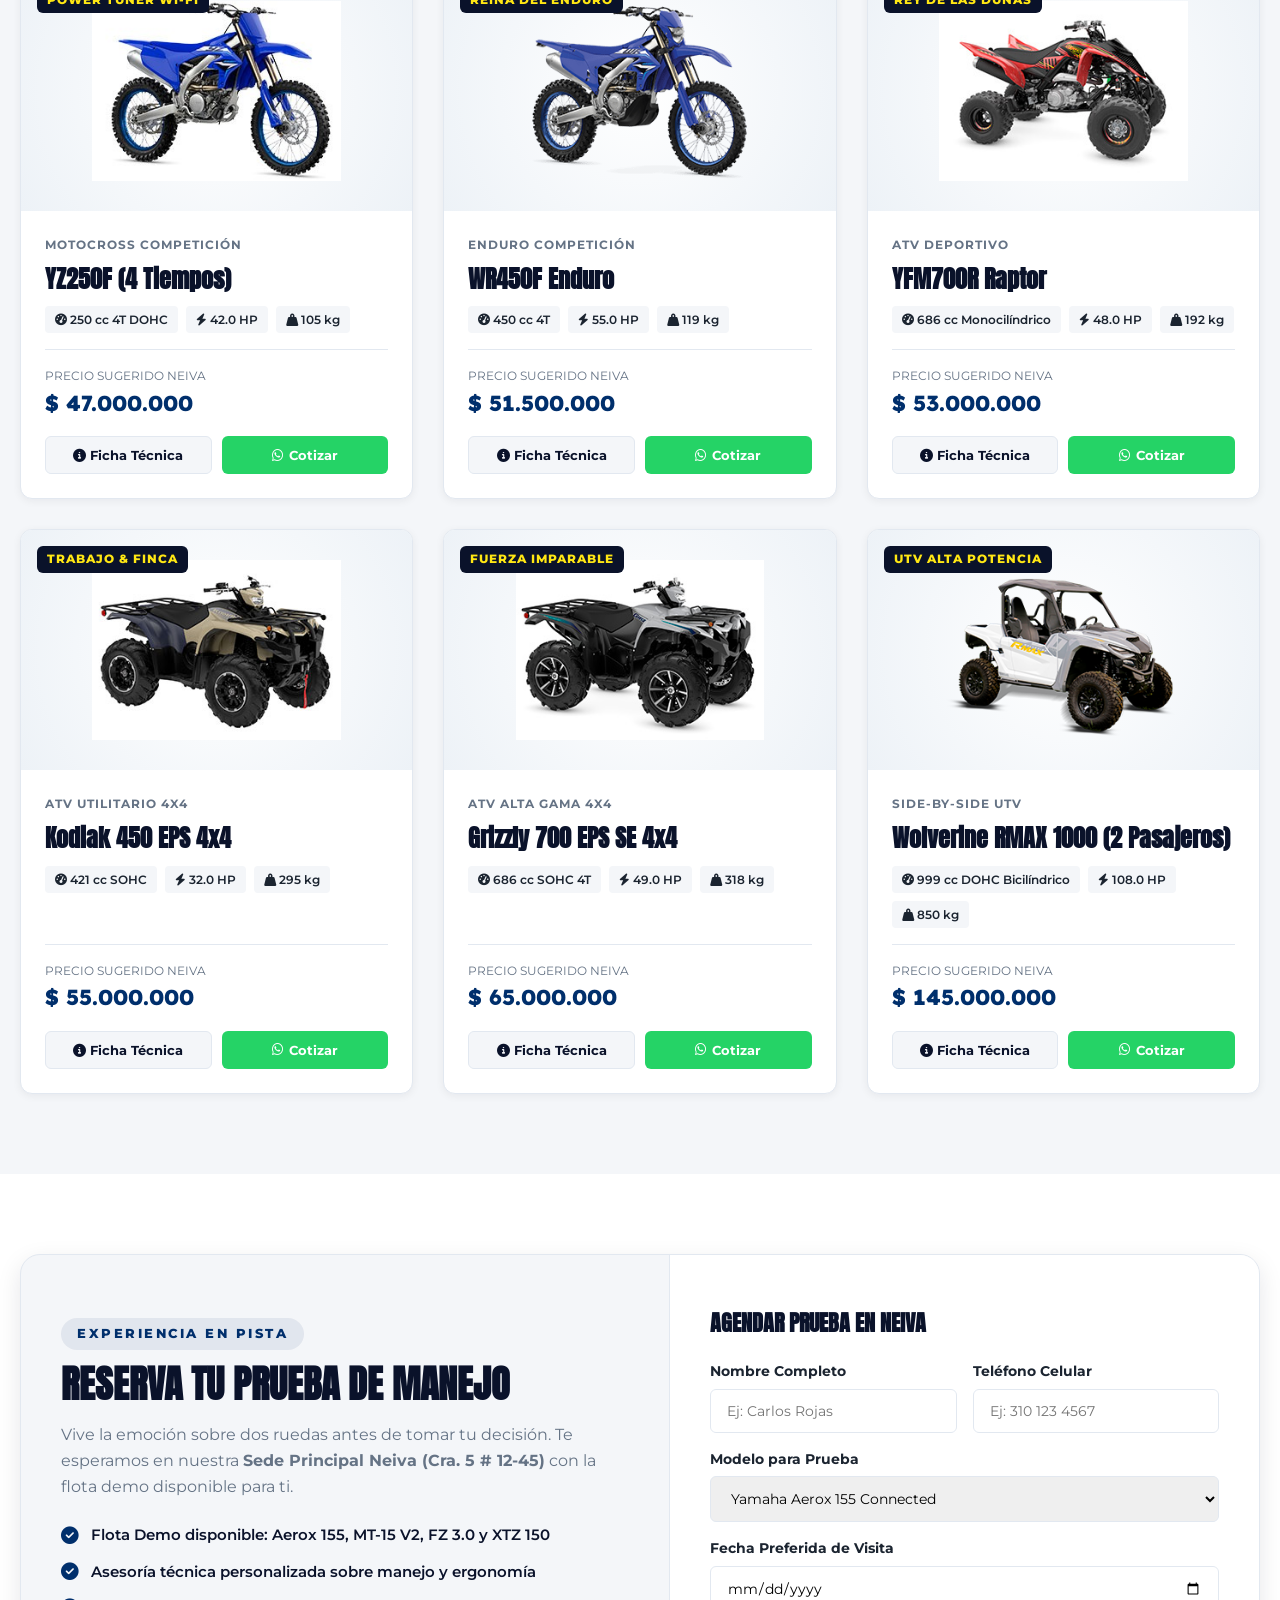
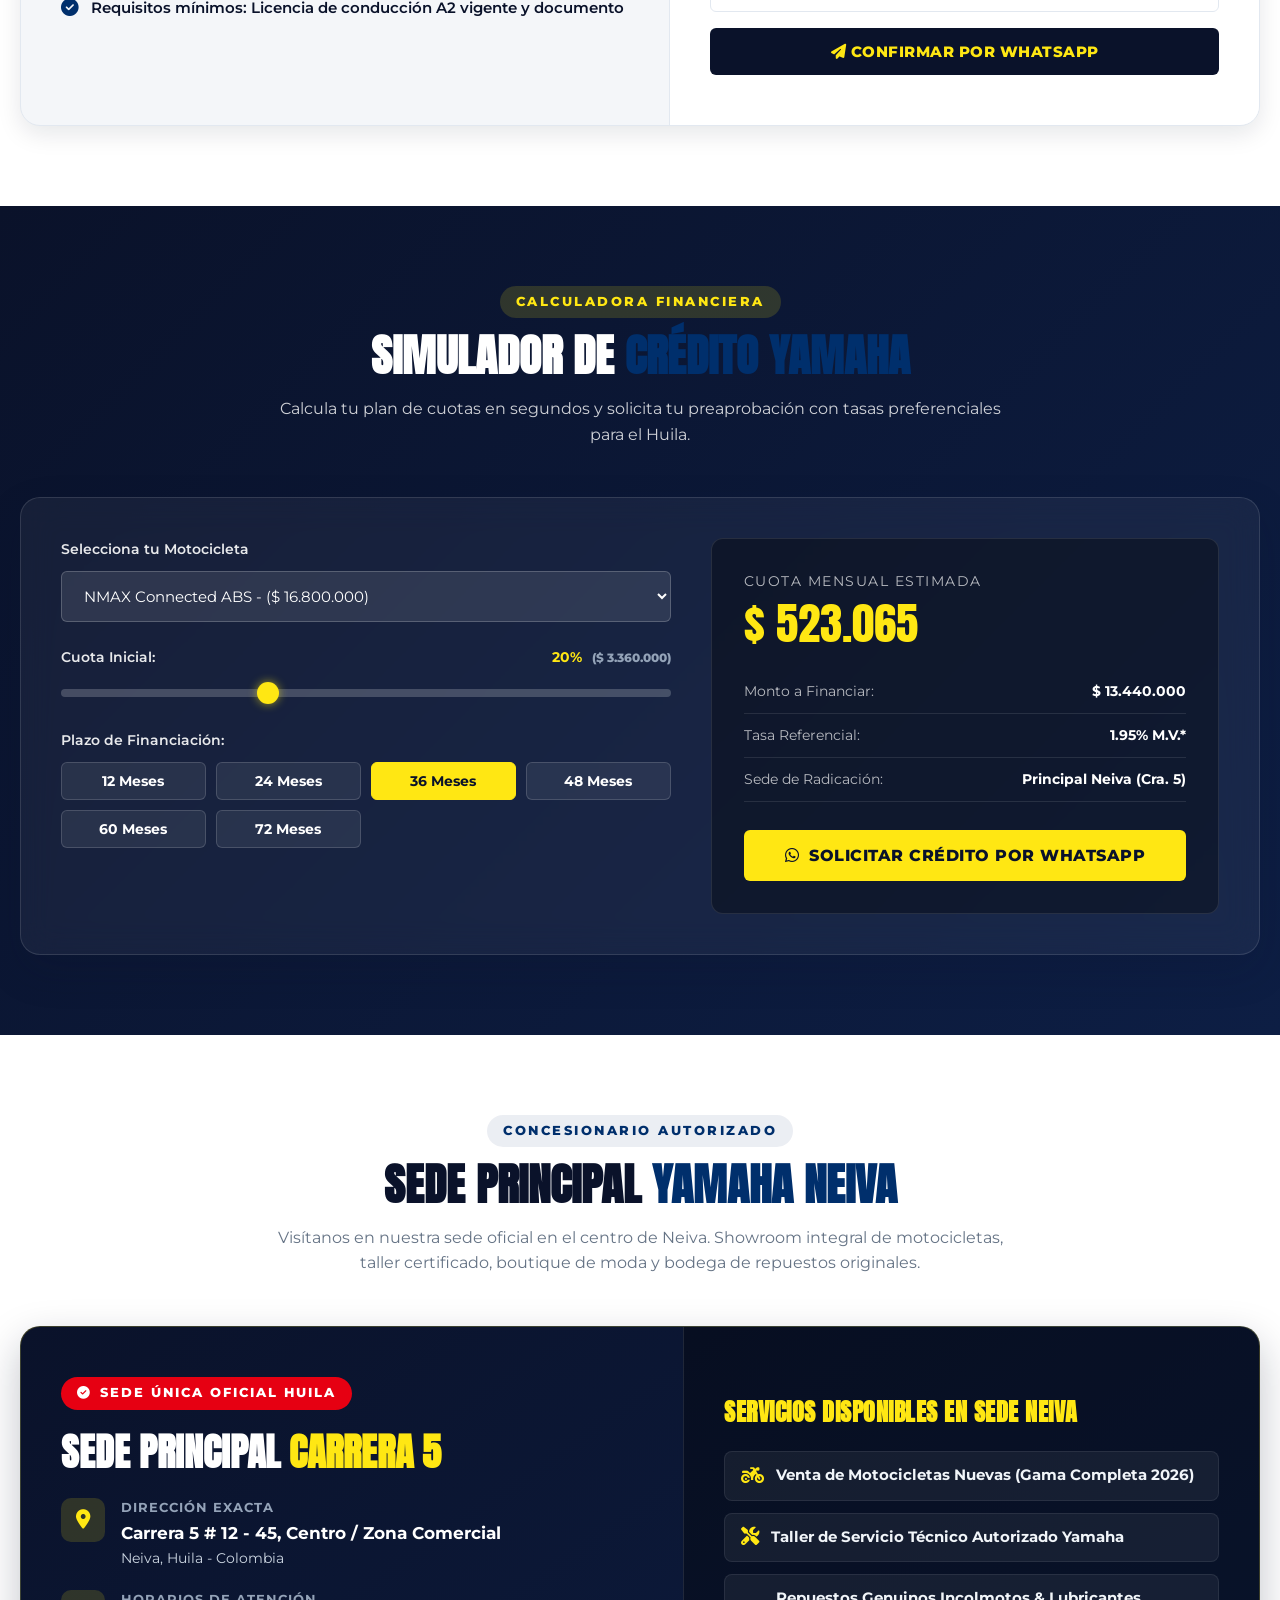
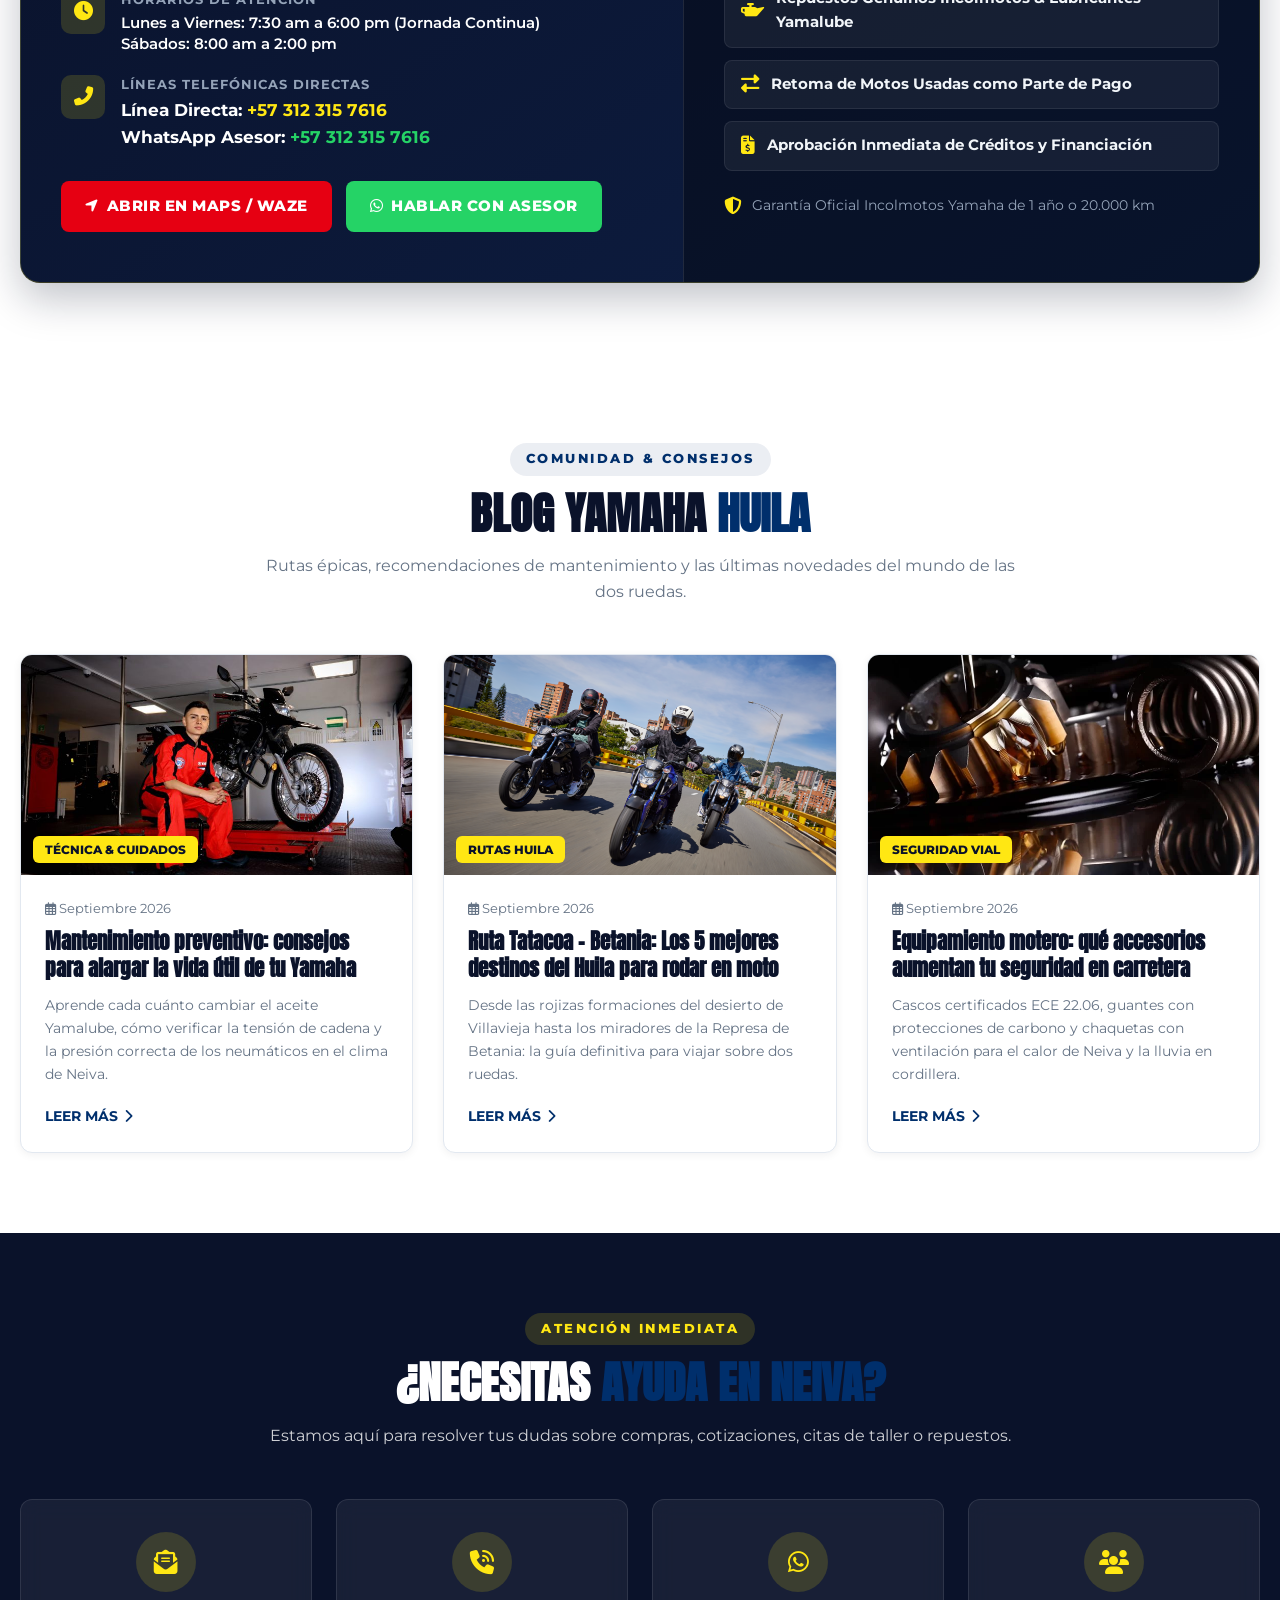
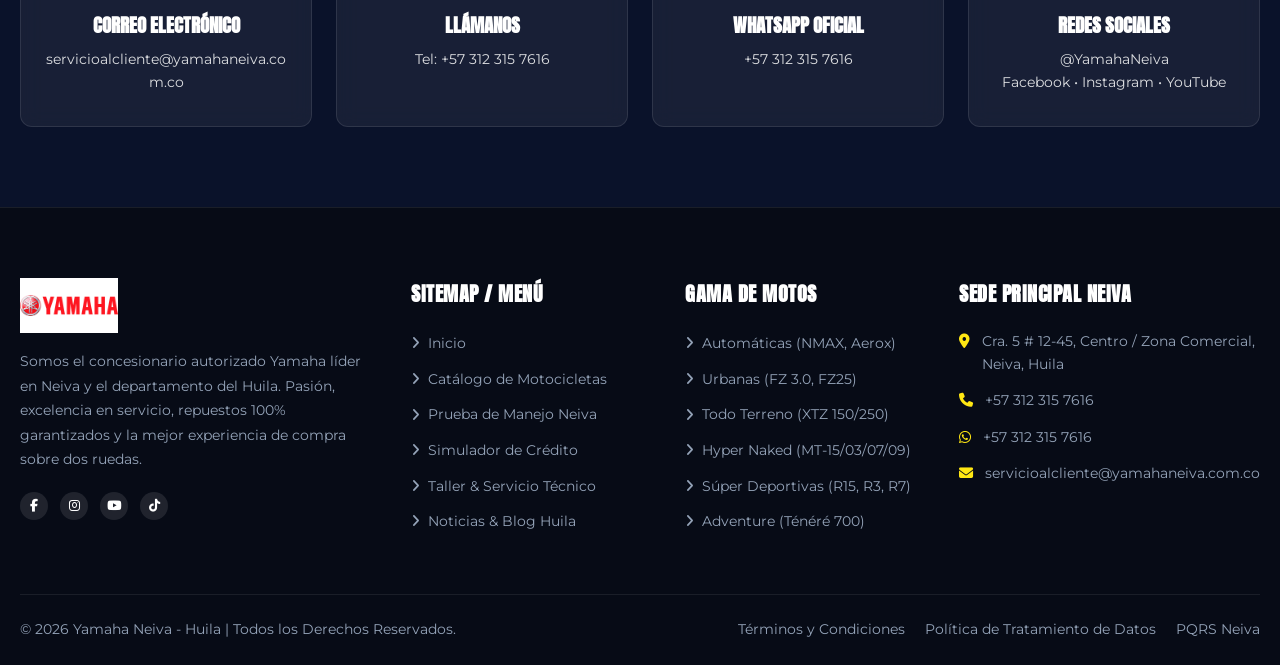
==== commit ee477ffa: "SEO: Optimización de palabras clave H1/H2, Lazy Load y Bot de WhatsApp" ====
--- a/index.html
+++ b/index.html
@@ -191,7 +191,7 @@
       </div>
 
       <h1 class="intro-title">
-        REVOLUCIONA TU <span>PASIÓN</span> EN EL HUILA
+        MOTOS <span>YAMAHA NEIVA</span> - CONCESIONARIO OFICIAL HUILA
       </h1>
 
       <p class="intro-subtitle">
@@ -292,27 +292,27 @@
                   <!-- Panel Automáticas -->
                   <div class="mega-panel active" id="mega-panel-automaticas">
                     <div class="mega-bike-card" onclick="CatalogController.openBikeModal('crypton-fi')">
-                      <img src="assets/images/crypton_2026_verde_mini-1.png" alt="Crypton FI">
+                      <img src="assets/images/crypton_2026_verde_mini-1.png" alt="Crypton FI" loading="lazy">
                       <div class="mega-bike-title">Crypton FI</div>
                       <div class="mega-bike-price">$9.100.000 COP</div>
                     </div>
                     <div class="mega-bike-card" onclick="CatalogController.openBikeModal('aerox-155')">
-                      <img src="assets/images/aeroxNeon_mini-1.jpg" alt="Aerox 155">
+                      <img src="assets/images/aeroxNeon_mini-1.jpg" alt="Aerox 155" loading="lazy">
                       <div class="mega-bike-title">Aerox 155</div>
                       <div class="mega-bike-price">$12.800.000 COP</div>
                     </div>
                     <div class="mega-bike-card" onclick="CatalogController.openBikeModal('nmax-connected')">
-                      <img src="assets/images/nmax_plata_2026_mini-1.png" alt="NMAX Connected">
+                      <img src="assets/images/nmax_plata_2026_mini-1.png" alt="NMAX Connected" loading="lazy">
                       <div class="mega-bike-title">NMAX Connected</div>
                       <div class="mega-bike-price">$16.800.000 COP</div>
                     </div>
                     <div class="mega-bike-card" onclick="CatalogController.openBikeModal('xmax-300')">
-                      <img src="assets/images/xmax_2025_gris_mini-1.jpg" alt="XMAX 300">
+                      <img src="assets/images/xmax_2025_gris_mini-1.jpg" alt="XMAX 300" loading="lazy">
                       <div class="mega-bike-title">XMAX 300</div>
                       <div class="mega-bike-price">$34.700.000 COP</div>
                     </div>
                     <div class="mega-bike-card" onclick="CatalogController.openBikeModal('tmax-560')">
-                      <img src="assets/images/tmaxTechmax_darkPetrol_mini-1.png" alt="TMAX Tech MAX">
+                      <img src="assets/images/tmaxTechmax_darkPetrol_mini-1.png" alt="TMAX Tech MAX" loading="lazy">
                       <div class="mega-bike-title">TMAX Tech MAX</div>
                       <div class="mega-bike-price">$75.000.000 COP</div>
                     </div>
@@ -321,12 +321,12 @@
                   <!-- Panel Urbanas -->
                   <div class="mega-panel" id="mega-panel-urbanas">
                     <div class="mega-bike-card" onclick="CatalogController.openBikeModal('fz-3-0')">
-                      <img src="assets/images/Fz15v3_2024_mini-1.png" alt="FZ 3.0">
+                      <img src="assets/images/Fz15v3_2024_mini-1.png" alt="FZ 3.0" loading="lazy">
                       <div class="mega-bike-title">FZ 3.0 ABS</div>
                       <div class="mega-bike-price">$11.800.000 COP</div>
                     </div>
                     <div class="mega-bike-card" onclick="CatalogController.openBikeModal('fz25-abs')">
-                      <img src="assets/images/fz252026-1.jpg" alt="FZ25 ABS">
+                      <img src="assets/images/fz252026-1.jpg" alt="FZ25 ABS" loading="lazy">
                       <div class="mega-bike-title">FZ25 ABS</div>
                       <div class="mega-bike-price">$15.300.000 COP</div>
                     </div>
@@ -335,12 +335,12 @@
                   <!-- Panel Todoterreno -->
                   <div class="mega-panel" id="mega-panel-todoterreno">
                     <div class="mega-bike-card" onclick="CatalogController.openBikeModal('xtz-150')">
-                      <img src="assets/images/xtz150_azul-ABS_mini-1.png" alt="XTZ 150">
+                      <img src="assets/images/xtz150_azul-ABS_mini-1.png" alt="XTZ 150" loading="lazy">
                       <div class="mega-bike-title">XTZ 150 ABS</div>
                       <div class="mega-bike-price">$14.500.000 COP</div>
                     </div>
                     <div class="mega-bike-card" onclick="CatalogController.openBikeModal('xtz-250')">
-                      <img src="assets/images/xtz250_blanca_mini-1.png" alt="XTZ 250 Lander">
+                      <img src="assets/images/xtz250_blanca_mini-1.png" alt="XTZ 250 Lander" loading="lazy">
                       <div class="mega-bike-title">XTZ 250 Lander</div>
                       <div class="mega-bike-price">$25.900.000 COP</div>
                     </div>
@@ -349,32 +349,32 @@
                   <!-- Panel MT -->
                   <div class="mega-panel" id="mega-panel-deportivas">
                     <div class="mega-bike-card" onclick="CatalogController.openBikeModal('mt-15')">
-                      <img src="assets/images/mt15azulnueva.jpg" alt="MT-15">
+                      <img src="assets/images/mt15azulnueva.jpg" alt="MT-15" loading="lazy">
                       <div class="mega-bike-title">MT-15 V2</div>
                       <div class="mega-bike-price">$15.500.000 COP</div>
                     </div>
                     <div class="mega-bike-card" onclick="CatalogController.openBikeModal('mt-03')">
-                      <img src="assets/images/Mt03_2026_grisMINI-1.jpg" alt="MT-03">
+                      <img src="assets/images/Mt03_2026_grisMINI-1.jpg" alt="MT-03" loading="lazy">
                       <div class="mega-bike-title">MT-03 ABS</div>
                       <div class="mega-bike-price">$31.900.000 COP</div>
                     </div>
                     <div class="mega-bike-card" onclick="CatalogController.openBikeModal('mt-07')">
-                      <img src="assets/images/mt07_gris_mini-1.png" alt="MT-07">
+                      <img src="assets/images/mt07_gris_mini-1.png" alt="MT-07" loading="lazy">
                       <div class="mega-bike-title">MT-07 (CP2)</div>
                       <div class="mega-bike-price">$57.000.000 COP</div>
                     </div>
                     <div class="mega-bike-card" onclick="CatalogController.openBikeModal('mt-09')">
-                      <img src="assets/images/Mt09_2024_cyan_mini-1.jpg" alt="MT-09">
+                      <img src="assets/images/Mt09_2024_cyan_mini-1.jpg" alt="MT-09" loading="lazy">
                       <div class="mega-bike-title">MT-09 (CP3)</div>
                       <div class="mega-bike-price">$63.000.000 COP</div>
                     </div>
                     <div class="mega-bike-card" onclick="CatalogController.openBikeModal('mt-09-sp')">
-                      <img src="assets/images/Mt09_2025_SP_mini-1.jpg" alt="MT-09 SP">
+                      <img src="assets/images/Mt09_2025_SP_mini-1.jpg" alt="MT-09 SP" loading="lazy">
                       <div class="mega-bike-title">MT-09 SP</div>
                       <div class="mega-bike-price">$73.000.000 COP</div>
                     </div>
                     <div class="mega-bike-card" onclick="CatalogController.openBikeModal('tracer-9-gt')">
-                      <img src="assets/images/tracer_gris_mini-1.png" alt="Tracer 9 GT">
+                      <img src="assets/images/tracer_gris_mini-1.png" alt="Tracer 9 GT" loading="lazy">
                       <div class="mega-bike-title">Tracer 9 GT+</div>
                       <div class="mega-bike-price">$79.000.000 COP</div>
                     </div>
@@ -383,22 +383,22 @@
                   <!-- Panel R-Series -->
                   <div class="mega-panel" id="mega-panel-superdeportivas">
                     <div class="mega-bike-card" onclick="CatalogController.openBikeModal('r15-v4')">
-                      <img src="assets/images/Yamaha_r15v4_2026_menumini-1.jpg" alt="R15 V4">
+                      <img src="assets/images/Yamaha_r15v4_2026_menumini-1.jpg" alt="R15 V4" loading="lazy">
                       <div class="mega-bike-title">YZF-R15 V4</div>
                       <div class="mega-bike-price">$16.100.000 COP</div>
                     </div>
                     <div class="mega-bike-card" onclick="CatalogController.openBikeModal('r3')">
-                      <img src="assets/images/Untitled-design-2.png" alt="R3">
+                      <img src="assets/images/Untitled-design-2.png" alt="R3" loading="lazy">
                       <div class="mega-bike-title">YZF-R3</div>
                       <div class="mega-bike-price">$33.900.000 COP</div>
                     </div>
                     <div class="mega-bike-card" onclick="CatalogController.openBikeModal('r7')">
-                      <img src="assets/images/Untitled-design-1.png" alt="R7">
+                      <img src="assets/images/Untitled-design-1.png" alt="R7" loading="lazy">
                       <div class="mega-bike-title">YZF-R7</div>
                       <div class="mega-bike-price">$59.000.000 COP</div>
                     </div>
                     <div class="mega-bike-card" onclick="CatalogController.openBikeModal('yzf-r9')">
-                      <img src="assets/images/R9.jpg" alt="YZF-R9">
+                      <img src="assets/images/R9.jpg" alt="YZF-R9" loading="lazy">
                       <div class="mega-bike-title">YZF-R9 2026</div>
                       <div class="mega-bike-price">$76.000.000 COP</div>
                     </div>
@@ -407,7 +407,7 @@
                   <!-- Panel Adventure -->
                   <div class="mega-panel" id="mega-panel-adventure">
                     <div class="mega-bike-card" onclick="CatalogController.openBikeModal('tenere-700')">
-                      <img src="assets/images/t7Rally26Menu-1.jpg" alt="Ténéré 700">
+                      <img src="assets/images/t7Rally26Menu-1.jpg" alt="Ténéré 700" loading="lazy">
                       <div class="mega-bike-title">Ténéré 700 Rally</div>
                       <div class="mega-bike-price">$73.000.000 COP</div>
                     </div>
@@ -416,7 +416,7 @@
                   <!-- Panel Heritage -->
                   <div class="mega-panel" id="mega-panel-heritage">
                     <div class="mega-bike-card" onclick="CatalogController.openBikeModal('xsr-900')">
-                      <img src="assets/images/xsr900_2024_grisRojo_mini-1.jpg" alt="XSR 900">
+                      <img src="assets/images/xsr900_2024_grisRojo_mini-1.jpg" alt="XSR 900" loading="lazy">
                       <div class="mega-bike-title">XSR 900</div>
                       <div class="mega-bike-price">$68.000.000 COP</div>
                     </div>
@@ -425,27 +425,27 @@
                   <!-- Panel Motocross & Enduro -->
                   <div class="mega-panel" id="mega-panel-offroad">
                     <div class="mega-bike-card" onclick="CatalogController.openBikeModal('pw50')">
-                      <img src="assets/images/pw50_2026_mini-1-1.png" alt="PW50">
+                      <img src="assets/images/pw50_2026_mini-1-1.png" alt="PW50" loading="lazy">
                       <div class="mega-bike-title">PW50</div>
                       <div class="mega-bike-price">$10.900.000 COP</div>
                     </div>
                     <div class="mega-bike-card" onclick="CatalogController.openBikeModal('ttr110')">
-                      <img src="assets/images/TTR110_2026_YAMAHA_MINI-1.jpg" alt="TTR110">
+                      <img src="assets/images/TTR110_2026_YAMAHA_MINI-1.jpg" alt="TTR110" loading="lazy">
                       <div class="mega-bike-title">TT-R110E</div>
                       <div class="mega-bike-price">$14.700.000 COP</div>
                     </div>
                     <div class="mega-bike-card" onclick="CatalogController.openBikeModal('yz125')">
-                      <img src="assets/images/yz125_2026_yamaha.jpg" alt="YZ125">
+                      <img src="assets/images/yz125_2026_yamaha.jpg" alt="YZ125" loading="lazy">
                       <div class="mega-bike-title">YZ125 (2T)</div>
                       <div class="mega-bike-price">$37.000.000 COP</div>
                     </div>
                     <div class="mega-bike-card" onclick="CatalogController.openBikeModal('yz250f')">
-                      <img src="assets/images/yz250f_2026_yamaha_mini-1.jpg" alt="YZ250F">
+                      <img src="assets/images/yz250f_2026_yamaha_mini-1.jpg" alt="YZ250F" loading="lazy">
                       <div class="mega-bike-title">YZ250F</div>
                       <div class="mega-bike-price">$47.000.000 COP</div>
                     </div>
                     <div class="mega-bike-card" onclick="CatalogController.openBikeModal('wr450f')">
-                      <img src="assets/images/wr250f_2026_mini-2.png" alt="WR450F">
+                      <img src="assets/images/wr250f_2026_mini-2.png" alt="WR450F" loading="lazy">
                       <div class="mega-bike-title">WR450F Enduro</div>
                       <div class="mega-bike-price">$51.500.000 COP</div>
                     </div>
@@ -454,22 +454,22 @@
                   <!-- Panel Cuatrimotos -->
                   <div class="mega-panel" id="mega-panel-cuatrimotos">
                     <div class="mega-bike-card" onclick="CatalogController.openBikeModal('raptor-700')">
-                      <img src="assets/images/rapto7002025mini-1.jpg" alt="Raptor 700">
+                      <img src="assets/images/rapto7002025mini-1.jpg" alt="Raptor 700" loading="lazy">
                       <div class="mega-bike-title">Raptor YFM700R</div>
                       <div class="mega-bike-price">$53.000.000 COP</div>
                     </div>
                     <div class="mega-bike-card" onclick="CatalogController.openBikeModal('kodiak-450')">
-                      <img src="assets/images/kodiak_2024_mini-1-1.jpg" alt="Kodiak 450">
+                      <img src="assets/images/kodiak_2024_mini-1-1.jpg" alt="Kodiak 450" loading="lazy">
                       <div class="mega-bike-title">Kodiak 450 4x4</div>
                       <div class="mega-bike-price">$55.000.000 COP</div>
                     </div>
                     <div class="mega-bike-card" onclick="CatalogController.openBikeModal('grizzly-700')">
-                      <img src="assets/images/grizzly_gris2024_mini-1.jpg" alt="Grizzly 700">
+                      <img src="assets/images/grizzly_gris2024_mini-1.jpg" alt="Grizzly 700" loading="lazy">
                       <div class="mega-bike-title">Grizzly 700 4x4</div>
                       <div class="mega-bike-price">$65.000.000 COP</div>
                     </div>
                     <div class="mega-bike-card" onclick="CatalogController.openBikeModal('wolverine-rmax-2')">
-                      <img src="assets/images/wolverineRmax2_mini-1.png" alt="Wolverine RMAX">
+                      <img src="assets/images/wolverineRmax2_mini-1.png" alt="Wolverine RMAX" loading="lazy">
                       <div class="mega-bike-title">Wolverine RMAX 2</div>
                       <div class="mega-bike-price">$145.000.000 COP</div>
                     </div>
@@ -554,7 +554,7 @@
         <div class="container">
           <div class="hero-content">
             <span class="hero-tag">Exclusivo en Neiva</span>
-            <h2 class="hero-title">SIENTE EL PODER DEL <span>TEST DRIVE</span></h2>
+            <h2 class="hero-title">SIENTE EL PODER DEL <span>TEST DRIVE EN NEIVA</span></h2>
             <p class="hero-description">
               Reserva tu prueba de manejo gratuita en la Sede Principal Neiva (Cra. 5 # 12-45). Experimenta la emoción de la Aerox 155, MT-15 V2, FZ 3.0 y XTZ 150 antes de estrenar.
             </p>
@@ -576,7 +576,7 @@
         <div class="container">
           <div class="hero-content">
             <span class="hero-tag">Financiación Inmediata</span>
-            <h2 class="hero-title">ESTRENA TU YAMAHA CON <span>PLANES A TU MEDIDA</span></h2>
+            <h2 class="hero-title">FINANCIA TU YAMAHA EN NEIVA CON <span>PLANES A TU MEDIDA</span></h2>
             <p class="hero-description">
               Planes de crédito diseñados para los huilenses. Sin codeudor, aprobación en minutos y financiación de hasta el 100% del valor de tu moto.
             </p>
@@ -703,7 +703,7 @@
       
       <div class="section-header">
         <span class="section-tag">Gama Oficial 2026</span>
-        <h2 class="section-title">ENCUENTRA TU <span>YAMAHA IDEAL</span></h2>
+        <h2 class="section-title">ENCUENTRA TU <span>MOTO YAMAHA IDEAL EN NEIVA</span></h2>
         <p class="section-subtitle">
           Explora los modelos disponibles para entrega inmediata en nuestra Sede Principal Neiva. Cotiza al instante con asesoría personalizada.
         </p>
@@ -1041,7 +1041,7 @@
         <!-- Post 1 -->
         <article class="blog-post-card">
           <div class="blog-post-thumb">
-            <img src="assets/images/IMG_5428-1-768x512.jpg" alt="Mantenimiento de motos">
+            <img src="assets/images/IMG_5428-1-768x512.jpg" alt="Mantenimiento de motos" loading="lazy">
             <span class="blog-post-tag">Técnica & Cuidados</span>
           </div>
           <div class="blog-post-body">
@@ -1057,7 +1057,7 @@
         <!-- Post 2 -->
         <article class="blog-post-card">
           <div class="blog-post-thumb">
-            <img src="assets/images/fz-v3-3-768x432.png" alt="Rutas en moto por el Huila">
+            <img src="assets/images/fz-v3-3-768x432.png" alt="Rutas en moto por el Huila" loading="lazy">
             <span class="blog-post-tag">Rutas Huila</span>
           </div>
           <div class="blog-post-body">
@@ -1073,7 +1073,7 @@
         <!-- Post 3 -->
         <article class="blog-post-card">
           <div class="blog-post-thumb">
-            <img src="assets/images/REPUESTOS-Y-ACCESORIOS1-768x768.webp" alt="Accesorios y Seguridad">
+            <img src="assets/images/REPUESTOS-Y-ACCESORIOS1-768x768.webp" alt="Accesorios y Seguridad" loading="lazy">
             <span class="blog-post-tag">Seguridad Vial</span>
           </div>
           <div class="blog-post-body">
@@ -1270,6 +1270,54 @@
   <script src="js/simulator.js"></script>
   <script src="js/main.js"></script>
 
+  <!-- ==========================================================================
+       BOT DE WHATSAPP FLOTANTE PARA INTERACCIÓN (MEJORA DE SEO POR RETENCIÓN)
+       ========================================================================== -->
+  <a href="https://wa.me/573123157616?text=Hola,%20estoy%20visitando%20la%20página%20web.%20Quiero%20información%20sobre%20las%20motos%20Yamaha%20en%20Neiva." class="whatsapp-bot-btn" target="_blank" rel="noopener noreferrer">
+    <i class="fab fa-whatsapp"></i>
+    <span class="bot-badge">1</span>
+  </a>
+
+  <style>
+  .whatsapp-bot-btn {
+    position: fixed;
+    bottom: 30px;
+    right: 30px;
+    background-color: #25d366;
+    color: white;
+    border-radius: 50%;
+    width: 60px;
+    height: 60px;
+    display: flex;
+    justify-content: center;
+    align-items: center;
+    font-size: 35px;
+    box-shadow: 0px 4px 10px rgba(0,0,0,0.3);
+    z-index: 1000;
+    transition: transform 0.3s ease;
+    text-decoration: none;
+  }
+  .whatsapp-bot-btn:hover {
+    transform: scale(1.1);
+  }
+  .bot-badge {
+    position: absolute;
+    top: -5px;
+    right: -5px;
+    background-color: red;
+    color: white;
+    font-size: 12px;
+    font-weight: bold;
+    border-radius: 50%;
+    width: 20px;
+    height: 20px;
+    display: flex;
+    justify-content: center;
+    align-items: center;
+    font-family: sans-serif;
+  }
+  </style>
+
 </body>
 </html>
 
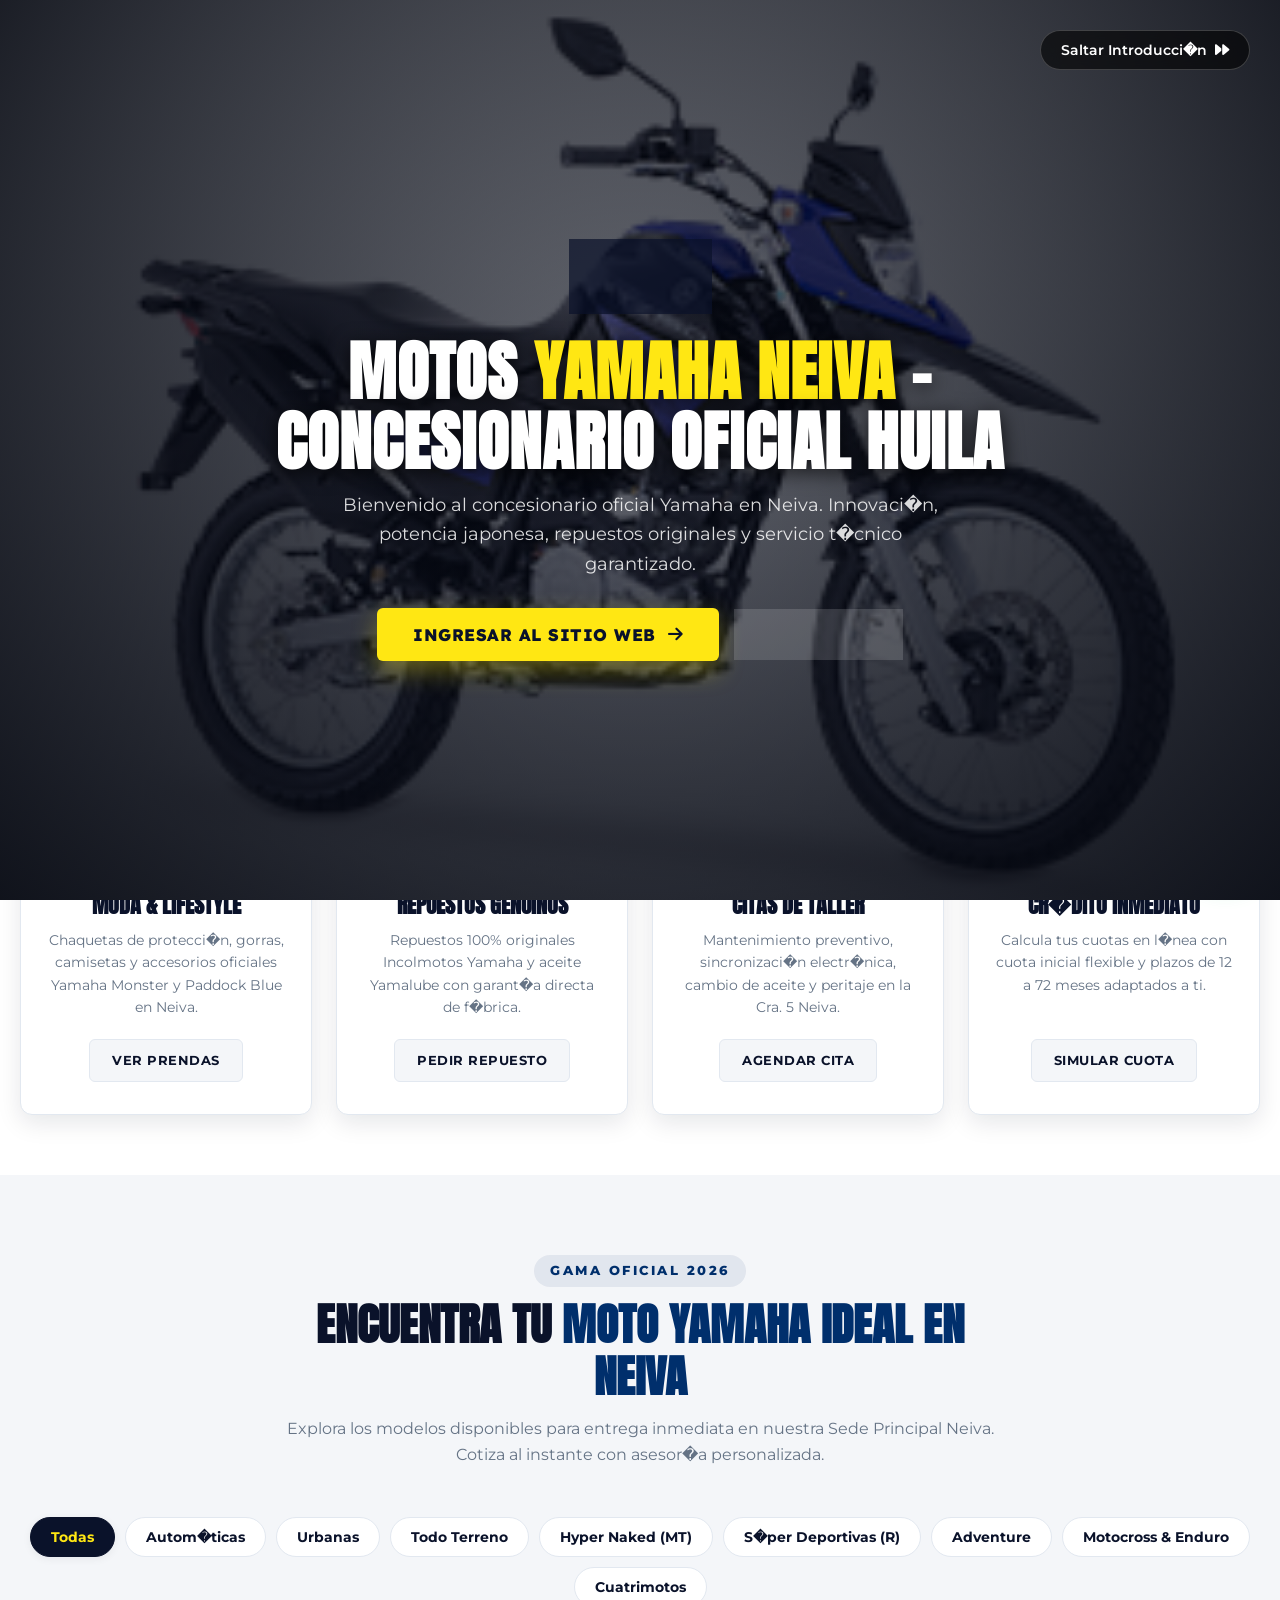
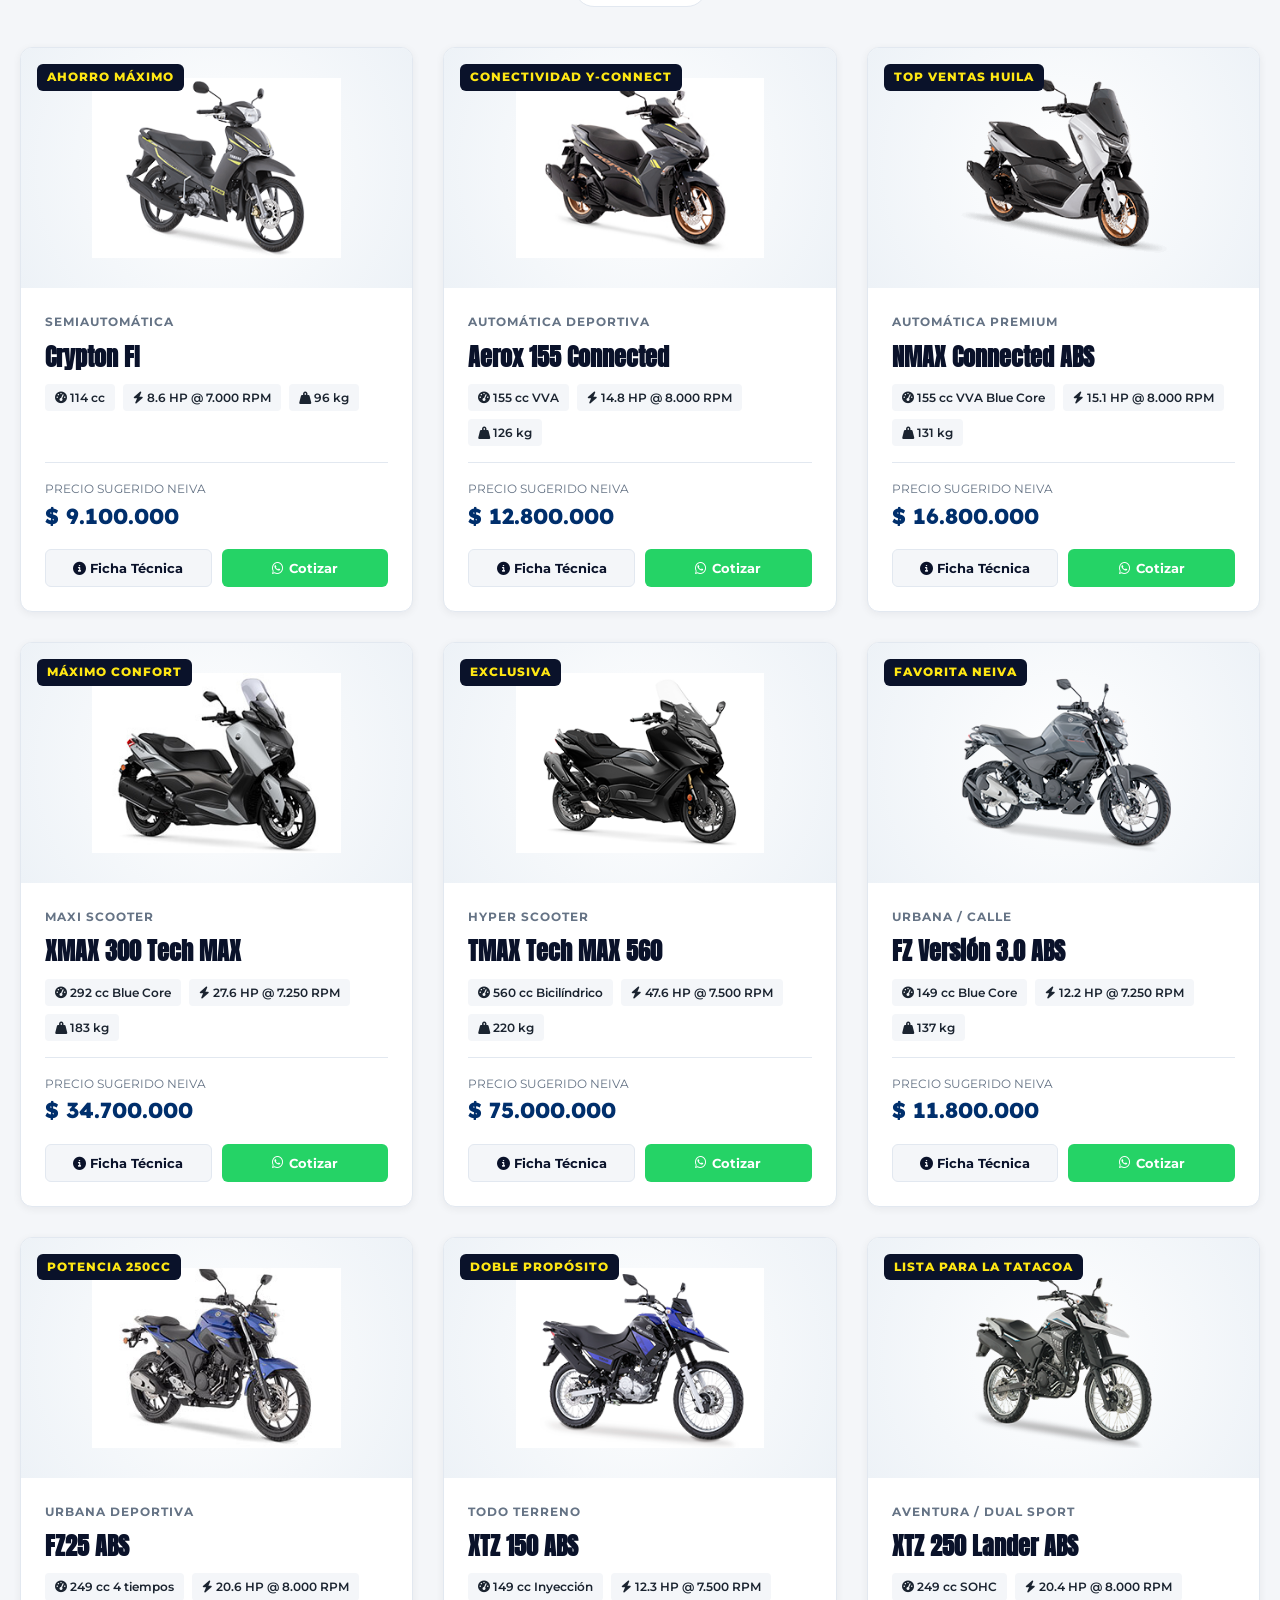
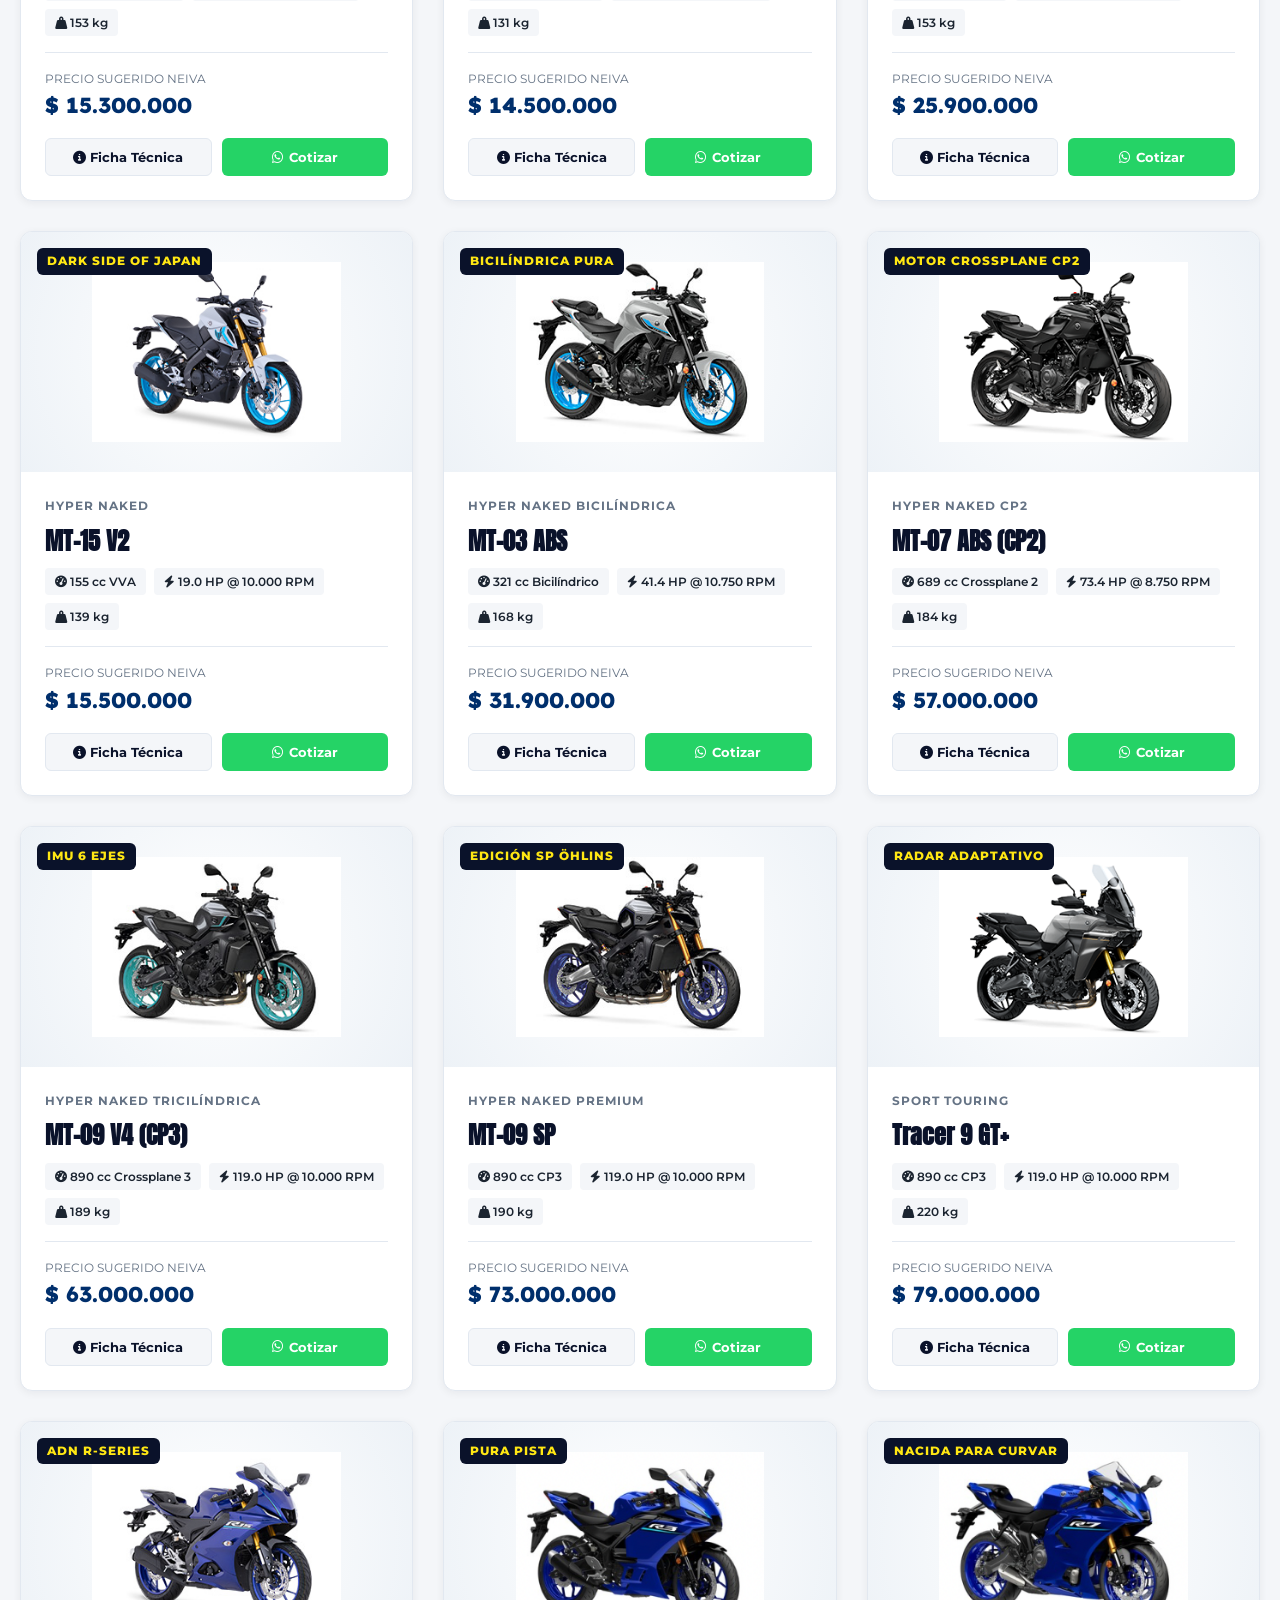
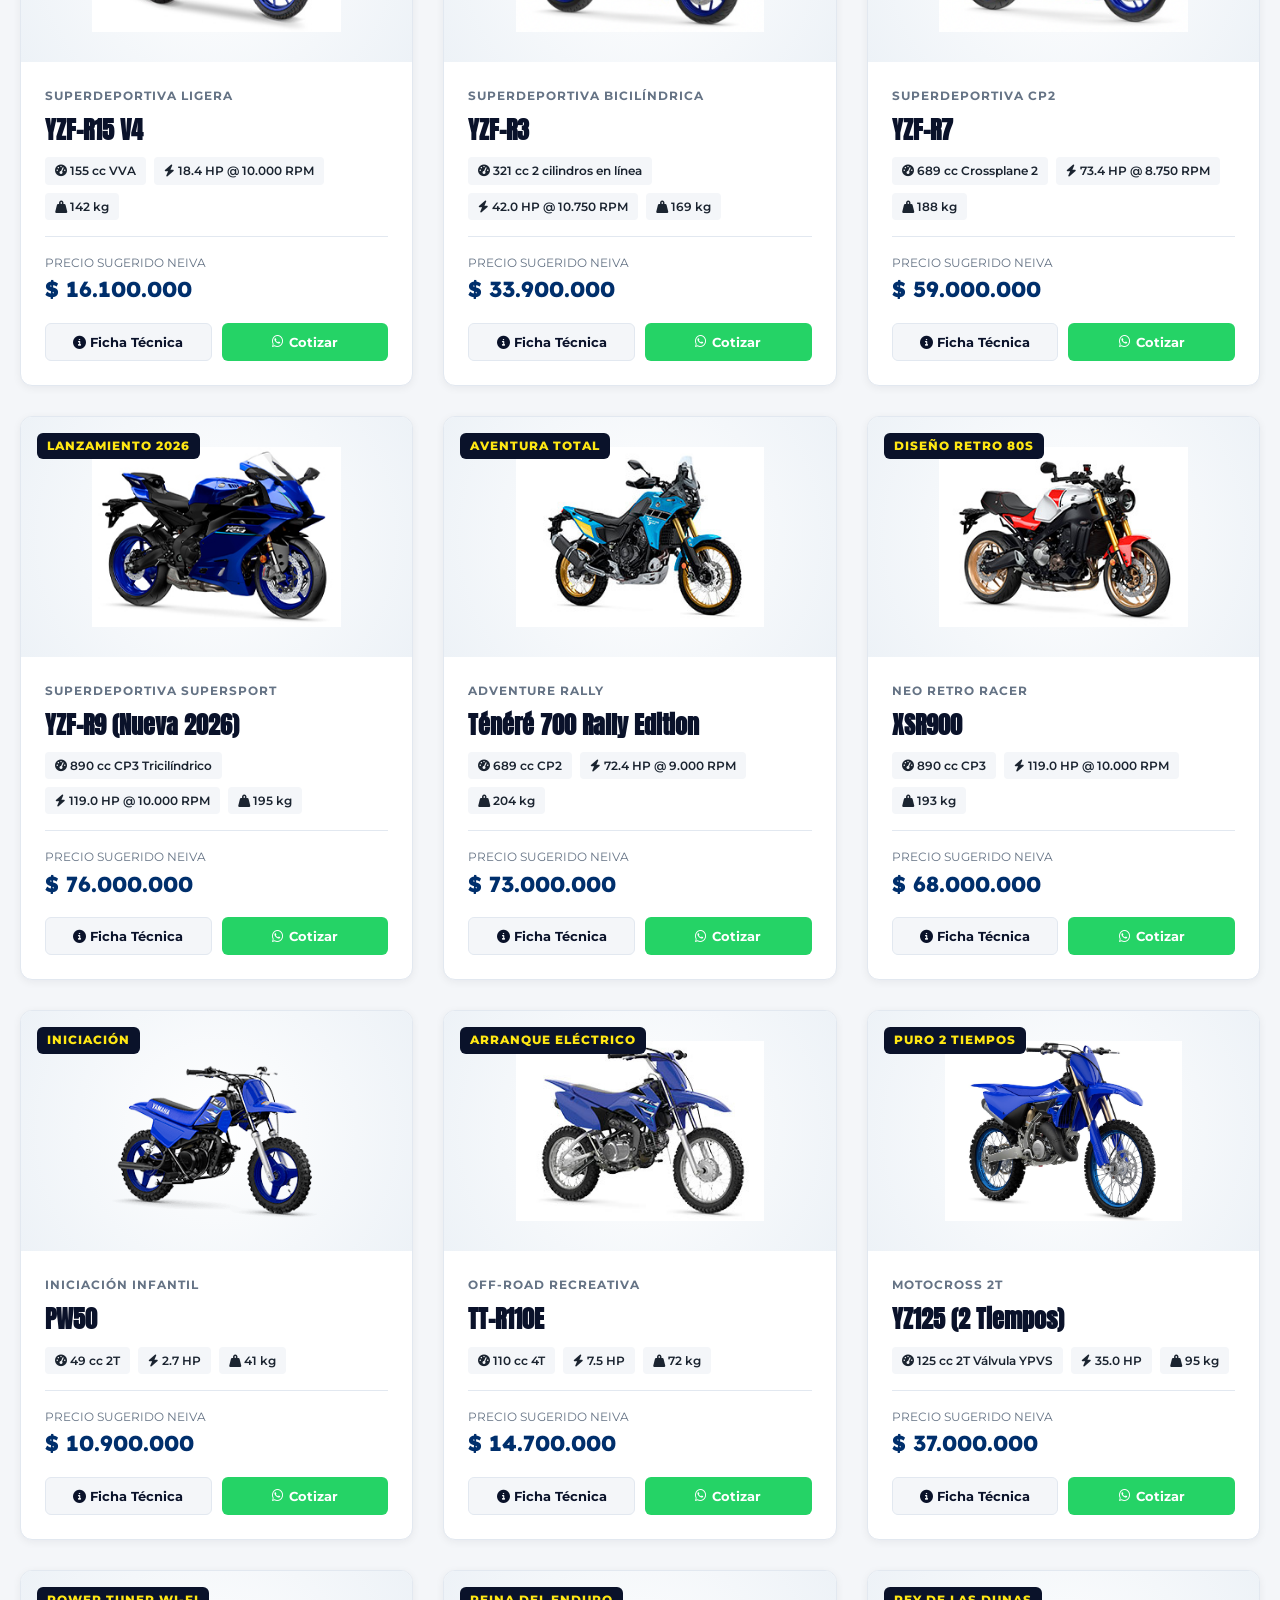
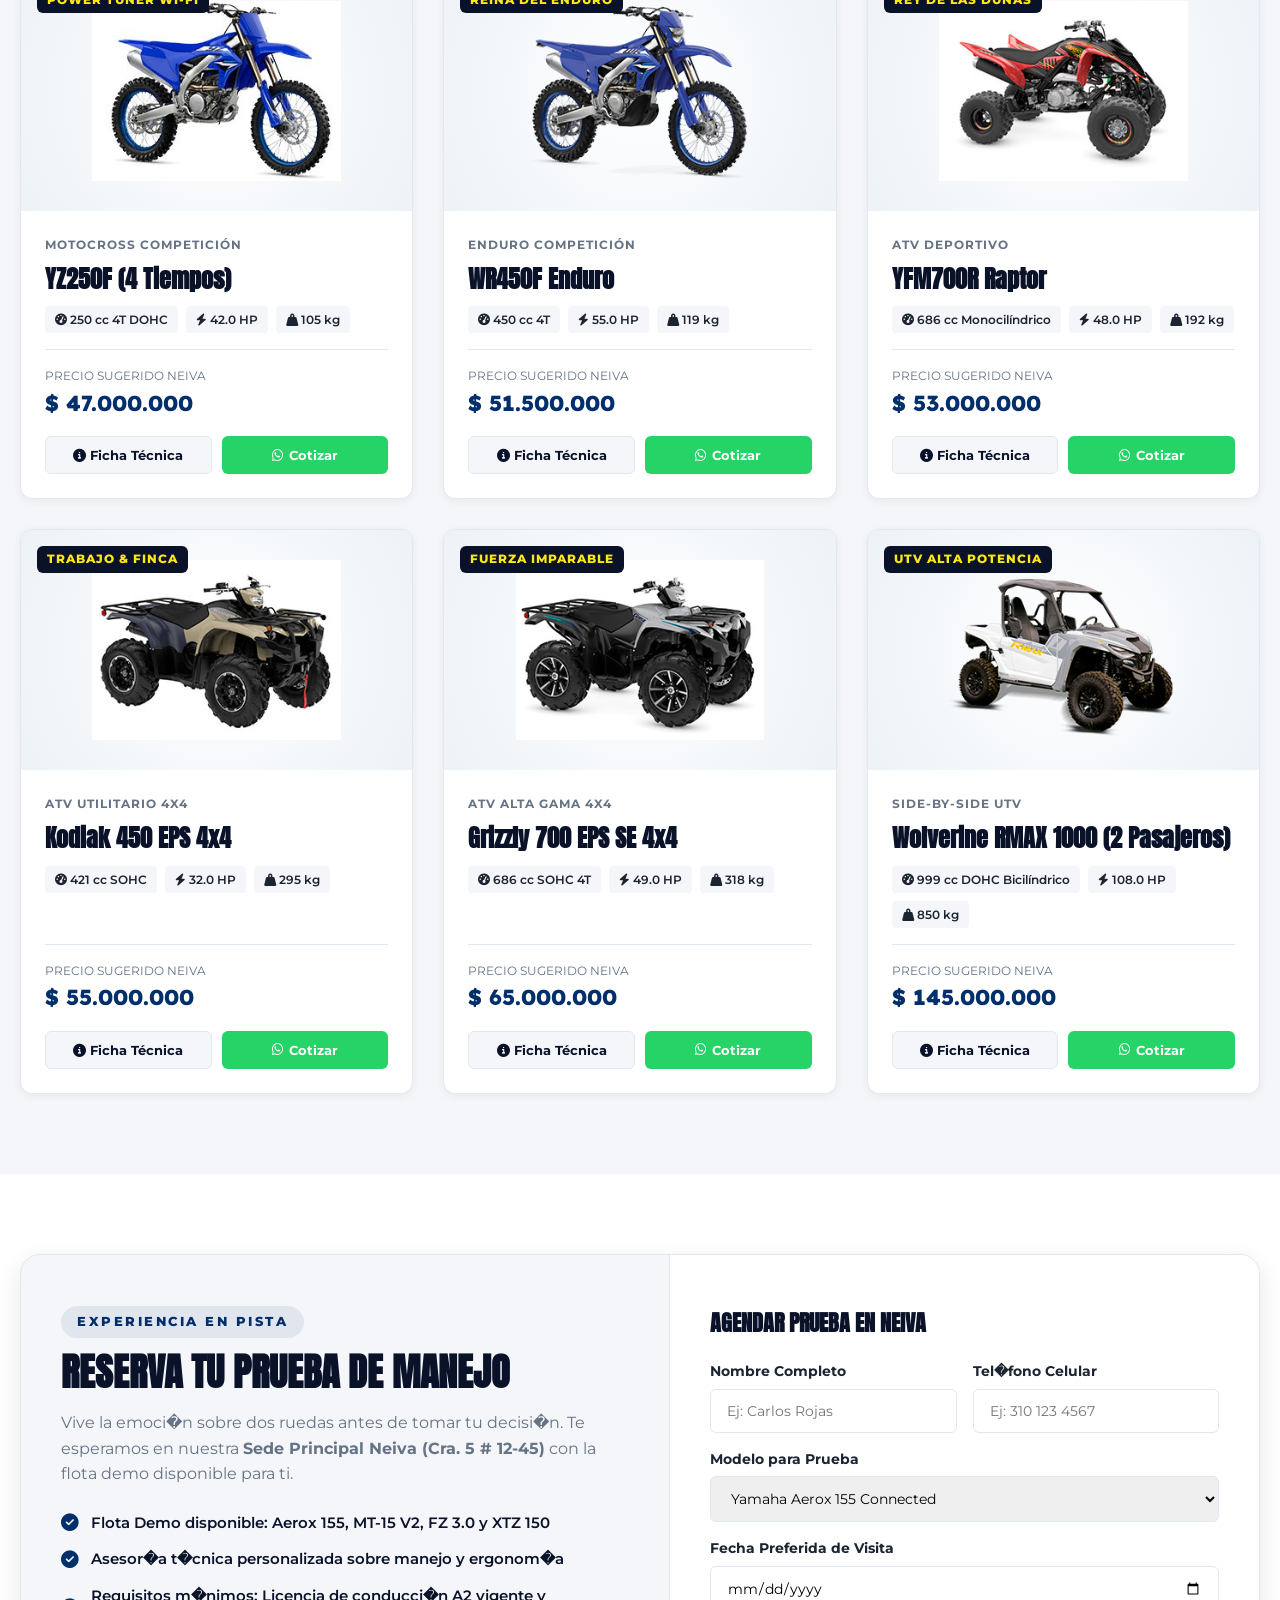
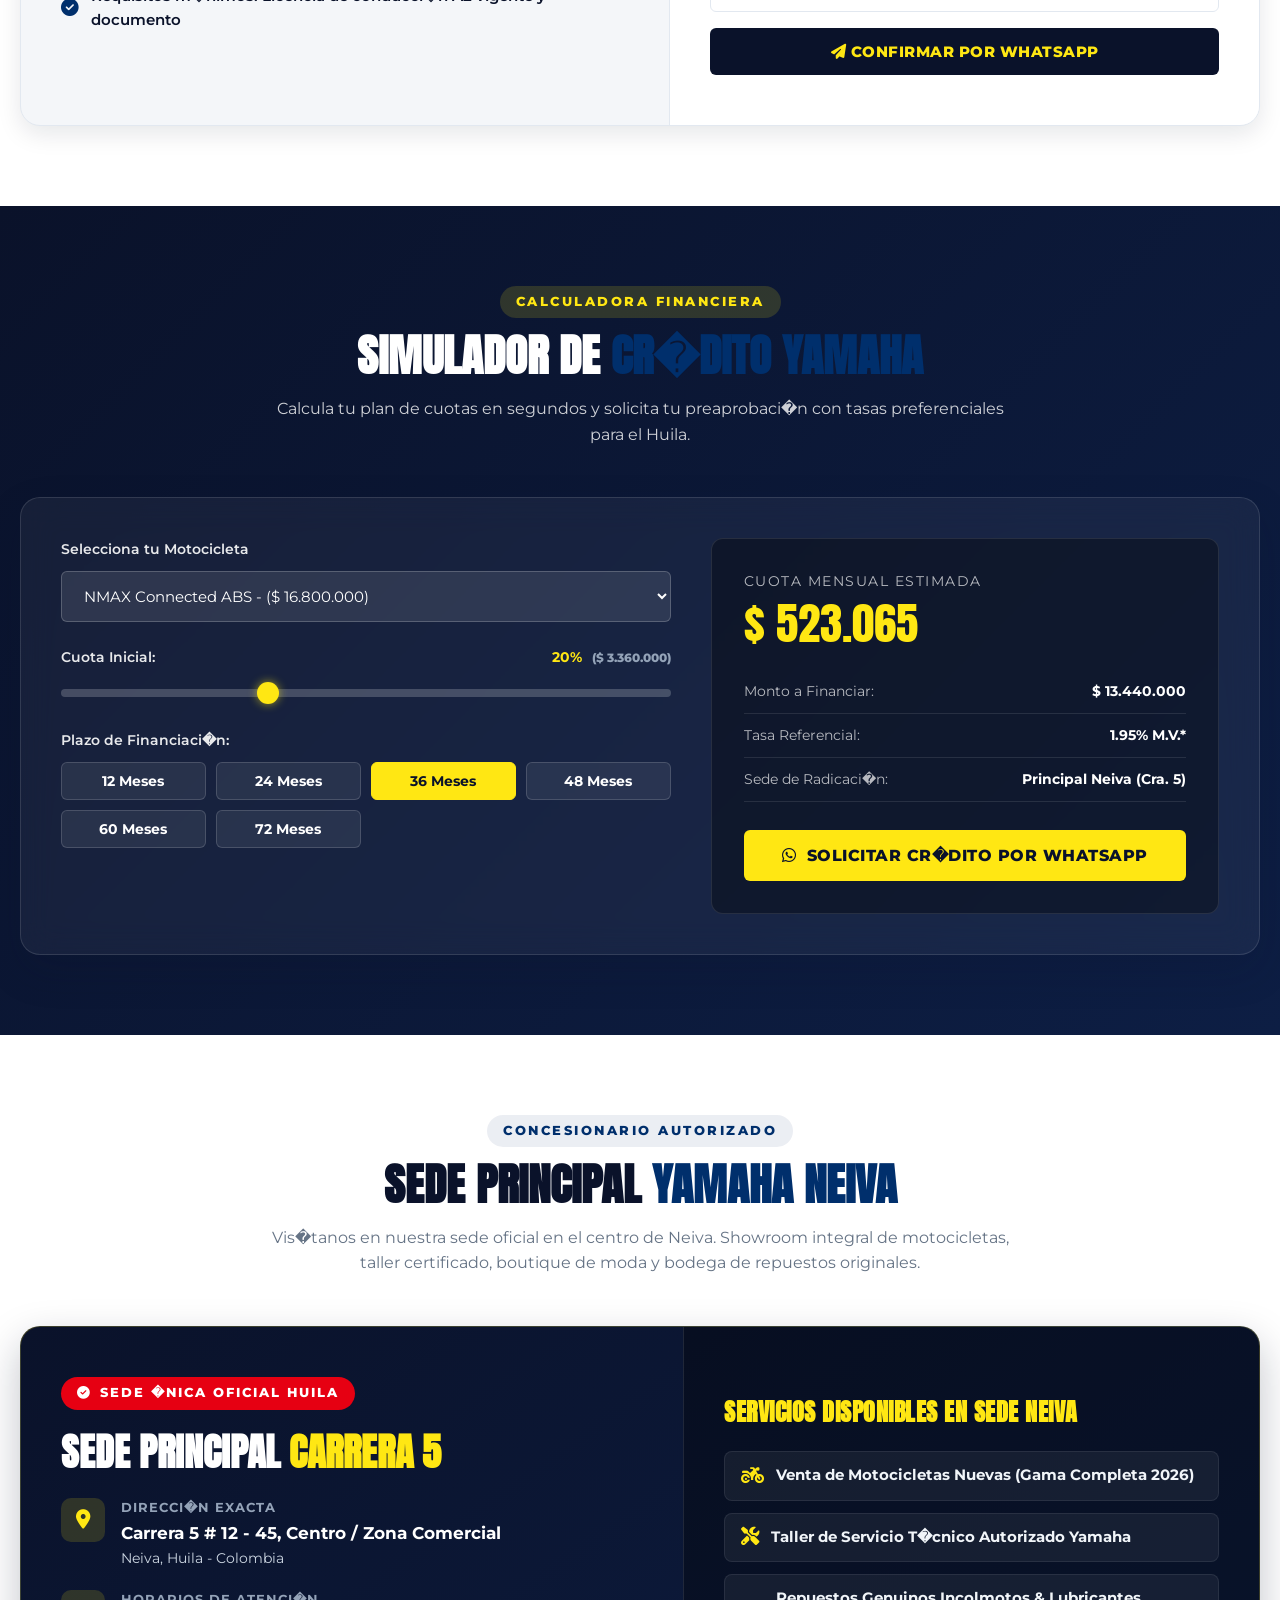
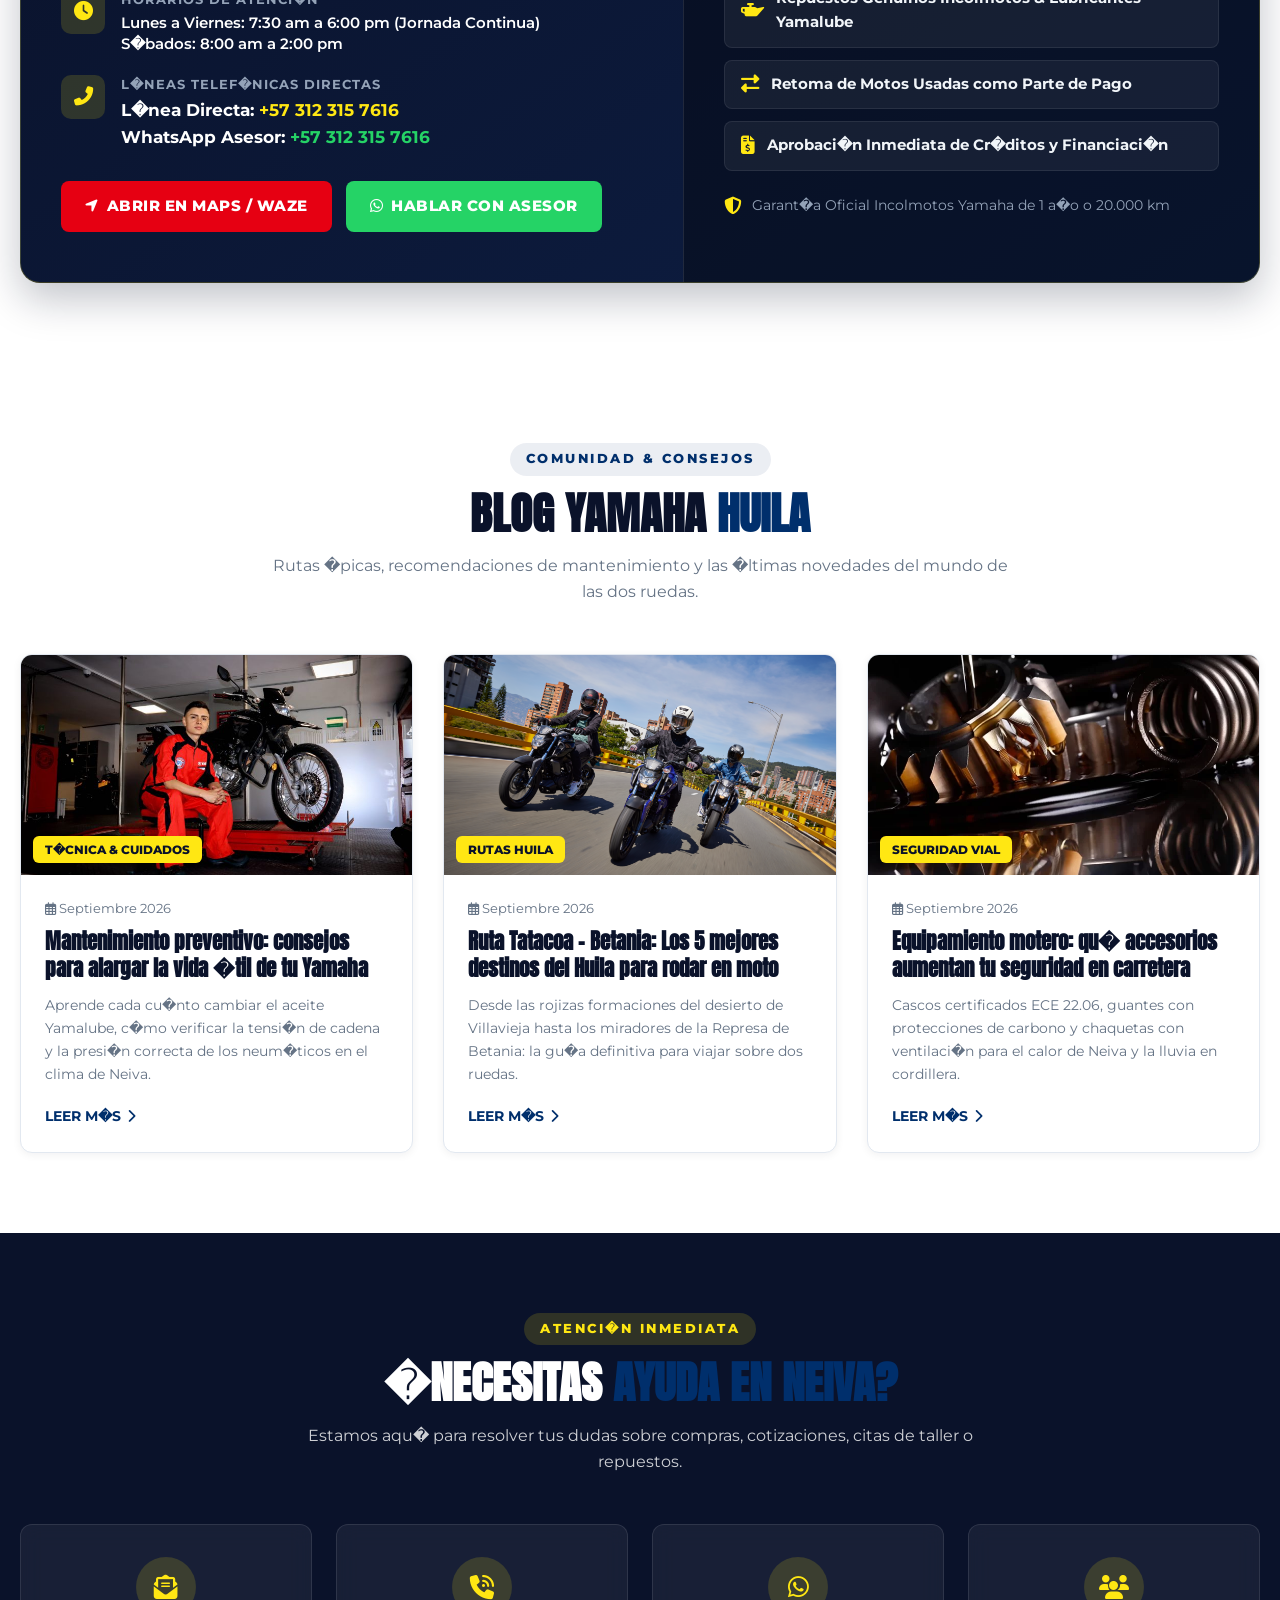
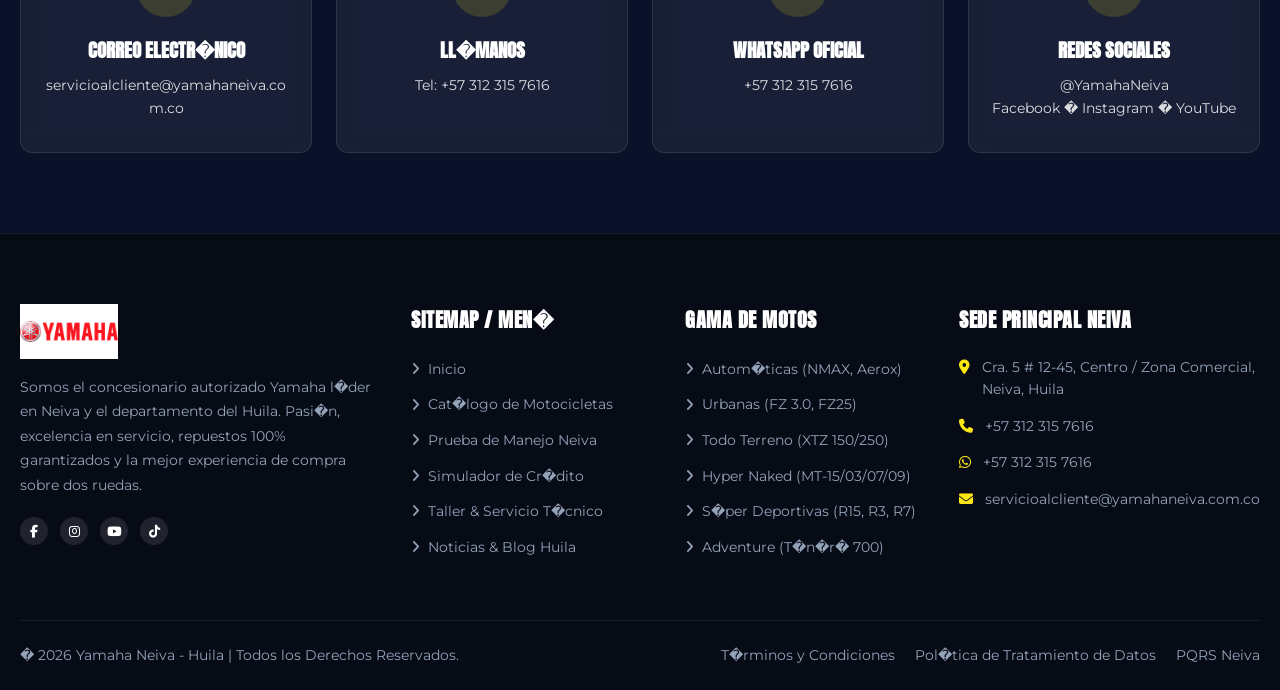
==== commit 1bfd5336: "Fix: Remover bot de WhatsApp duplicado (dejando el original)" ====
--- a/index.html
+++ b/index.html
@@ -1,4 +1,4 @@
-﻿<!DOCTYPE html>
+<!DOCTYPE html>
 <html lang="es-CO" prefix="og: https://ogp.me/ns#">
 <head>
   <meta charset="UTF-8">
@@ -8,8 +8,8 @@
   <!-- ==============================================================================
        METADATOS DE POSICIONAMIENTO SEO LOCAL (GOOGLEBOT, BINGBOT & MOTO-SEARCH)
        ============================================================================== -->
-  <title>Motos Yamaha Neiva | Concesionario Oficial Huila - Precios 2026 & Financiación</title>
-  <meta name="description" content="Concesionario oficial Yamaha en Neiva, Huila. Venta de motocicletas NMAX, MT-15, XTZ 250, FZ 3.0, R15. Financiación inmediata sin codeudor, repuestos originales Yamalube y taller autorizado. Sede Principal Cra. 5 # 12-45, Neiva.">
+  <title>Motos Yamaha Neiva | Concesionario Oficial Huila - Precios 2026 & Financiaci�n</title>
+  <meta name="description" content="Concesionario oficial Yamaha en Neiva, Huila. Venta de motocicletas NMAX, MT-15, XTZ 250, FZ 3.0, R15. Financiaci�n inmediata sin codeudor, repuestos originales Yamalube y taller autorizado. Sede Principal Cra. 5 # 12-45, Neiva.">
   <meta name="keywords" content="Motos Yamaha Neiva, Concesionario Yamaha Neiva Huila, Yamaha Neiva Carrera 5, Comprar moto Neiva, Yamaha NMAX Neiva, MT 15 Neiva, XTZ 250 Lander Huila, FZ 3.0 Neiva, Taller autorizado Yamaha Neiva, Repuestos Yamalube Neiva, Credito motos Neiva, Yamaha Sports Neiva">
   <meta name="author" content="Yamaha Neiva - Huila">
   <meta name="robots" content="index, follow, max-image-preview:large, max-snippet:-1, max-video-preview:-1">
@@ -27,21 +27,21 @@
   <link rel="alternate icon" href="favicon.ico">
   <meta name="msapplication-TileImage" content="assets/images/favicon.png">
 
-  <!-- GEO-ETIQUETAS PARA POSICIONAR DE #1 EN BÚSQUEDAS LOCALES EN NEIVA Y EL HUILA -->
+  <!-- GEO-ETIQUETAS PARA POSICIONAR DE #1 EN B�SQUEDAS LOCALES EN NEIVA Y EL HUILA -->
   <meta name="geo.region" content="CO-HUI">
   <meta name="geo.placename" content="Neiva, Huila, Colombia">
   <meta name="geo.position" content="2.9295;-75.2905">
   <meta name="ICBM" content="2.9295, -75.2905">
   <meta name="DC.title" content="Yamaha Neiva - Concesionario Oficial Huila">
   <meta name="DC.creator" content="Yamaha Neiva">
-  <meta name="DC.coverage" content="Neiva, Pitalito, Garzón, Rivera, Huila, Colombia">
+  <meta name="DC.coverage" content="Neiva, Pitalito, Garz�n, Rivera, Huila, Colombia">
 
   <!-- OPEN GRAPH / FACEBOOK / WHATSAPP / INSTAGRAM CARD -->
   <meta property="og:type" content="website">
   <meta property="og:locale" content="es_CO">
   <meta property="og:site_name" content="Yamaha Neiva - Concesionario Oficial">
   <meta property="og:title" content="Motos Yamaha Neiva | Concesionario Oficial Huila">
-  <meta property="og:description" content="Estrena tu Yamaha en Neiva. Catálogo 2026, crédito al instante sin codeudor, Test Drive gratis y taller oficial en la Cra. 5 # 12-45.">
+  <meta property="og:description" content="Estrena tu Yamaha en Neiva. Cat�logo 2026, cr�dito al instante sin codeudor, Test Drive gratis y taller oficial en la Cra. 5 # 12-45.">
   <meta property="og:url" content="https://yamahasupermotosneiva.com.co/">
   <meta property="og:image" content="https://yamahasupermotosneiva.com.co/assets/images/yamaha-logo-official.png">
   <meta property="og:image:width" content="1200">
@@ -50,7 +50,7 @@
   <!-- TWITTER CARDS -->
   <meta name="twitter:card" content="summary_large_image">
   <meta name="twitter:title" content="Motos Yamaha Neiva | Concesionario Oficial Huila">
-  <meta name="twitter:description" content="Venta de motos Yamaha en Neiva. Sede Principal Cra. 5 # 12-45. Financiación inmediata y Test Drive.">
+  <meta name="twitter:description" content="Venta de motos Yamaha en Neiva. Sede Principal Cra. 5 # 12-45. Financiaci�n inmediata y Test Drive.">
   <meta name="twitter:image" content="https://yamahasupermotosneiva.com.co/assets/images/yamaha-logo-official.png">
   <meta name="theme-color" content="#0a122a">
 
@@ -69,11 +69,11 @@
         "url": "https://yamahasupermotosneiva.com.co/",
         "logo": "https://yamahasupermotosneiva.com.co/assets/images/yamaha-logo-official.png",
         "image": "https://yamahasupermotosneiva.com.co/assets/images/yamaha-logo-official.png",
-        "description": "Concesionario oficial de motocicletas Yamaha en Neiva y el departamento del Huila. Venta de motos nuevas, repuestos originales Yamalube, servicio técnico certificado y financiación inmediata.",
+        "description": "Concesionario oficial de motocicletas Yamaha en Neiva y el departamento del Huila. Venta de motos nuevas, repuestos originales Yamalube, servicio t�cnico certificado y financiaci�n inmediata.",
         "telephone": "+573123157616",
         "priceRange": "$$",
         "currenciesAccepted": "COP",
-        "paymentAccepted": "Efectivo, Tarjeta de Crédito, Transferencia Bancaria, Crédito Financiado",
+        "paymentAccepted": "Efectivo, Tarjeta de Cr�dito, Transferencia Bancaria, Cr�dito Financiado",
         "address": {
           "@type": "PostalAddress",
           "streetAddress": "Carrera 5 # 12 - 45",
@@ -119,26 +119,26 @@
         "mainEntity": [
           {
             "@type": "Question",
-            "name": "¿Dónde queda el concesionario oficial Yamaha en Neiva?",
+            "name": "�D�nde queda el concesionario oficial Yamaha en Neiva?",
             "acceptedAnswer": {
               "@type": "Answer",
-              "text": "Nuestra Sede Principal está ubicada en la Carrera 5 # 12 - 45, en la Zona Comercial del Centro de Neiva, Huila. Teléfono y WhatsApp: +57 312 315 7616."
+              "text": "Nuestra Sede Principal est� ubicada en la Carrera 5 # 12 - 45, en la Zona Comercial del Centro de Neiva, Huila. Tel�fono y WhatsApp: +57 312 315 7616."
             }
           },
           {
             "@type": "Question",
-            "name": "¿Cómo financiar una moto Yamaha en Neiva sin codeudor?",
+            "name": "�C�mo financiar una moto Yamaha en Neiva sin codeudor?",
             "acceptedAnswer": {
               "@type": "Answer",
-              "text": "En Yamaha Neiva ofrecemos planes de financiación inmediata de hasta el 100% del valor de tu motocicleta con cuotas iniciales flexibles y plazos de 12 a 72 meses presentando solo tu cédula."
+              "text": "En Yamaha Neiva ofrecemos planes de financiaci�n inmediata de hasta el 100% del valor de tu motocicleta con cuotas iniciales flexibles y plazos de 12 a 72 meses presentando solo tu c�dula."
             }
           },
           {
             "@type": "Question",
-            "name": "¿Cuáles son los modelos de motos Yamaha más vendidos en Neiva?",
+            "name": "�Cu�les son los modelos de motos Yamaha m�s vendidos en Neiva?",
             "acceptedAnswer": {
               "@type": "Answer",
-              "text": "Los modelos más solicitados en Neiva son la Yamaha NMAX Connected ABS, Crypton FI, Aerox 155, FZ 3.0, MT-15 V2, XTZ 150 y XTZ 250 Lander para aventura y trabajo."
+              "text": "Los modelos m�s solicitados en Neiva son la Yamaha NMAX Connected ABS, Crypton FI, Aerox 155, FZ 3.0, MT-15 V2, XTZ 150 y XTZ 250 Lander para aventura y trabajo."
             }
           }
         ]
@@ -147,7 +147,7 @@
   }
   </script>
 
-  <!-- Fuentes de Google: Anton (Títulos Yamaha), Montserrat (Cuerpo) y Lexend -->
+  <!-- Fuentes de Google: Anton (T�tulos Yamaha), Montserrat (Cuerpo) y Lexend -->
   <link rel="preconnect" href="https://fonts.googleapis.com">
   <link rel="preconnect" href="https://fonts.gstatic.com" crossorigin>
   <link href="https://fonts.googleapis.com/css2?family=Anton&family=Lexend:wght@400;600;700;800&family=Montserrat:ital,wght@0,300;0,400;0,500;0,600;0,700;0,800;0,900;1,400;1,700&display=swap" rel="stylesheet">
@@ -176,10 +176,10 @@
       <div class="video-backdrop-pattern"></div>
     </div>
 
-    <!-- Botón para omitir en la esquina superior -->
+    <!-- Bot�n para omitir en la esquina superior -->
     <div class="intro-skip-timer">
       <button class="btn-skip-intro" id="btn-skip-intro">
-        <span>Saltar Introducción</span>
+        <span>Saltar Introducci�n</span>
         <i class="fas fa-forward"></i>
       </button>
     </div>
@@ -195,7 +195,7 @@
       </h1>
 
       <p class="intro-subtitle">
-        Bienvenido al concesionario oficial Yamaha en Neiva. Innovación, potencia japonesa, repuestos originales y servicio técnico garantizado.
+        Bienvenido al concesionario oficial Yamaha en Neiva. Innovaci�n, potencia japonesa, repuestos originales y servicio t�cnico garantizado.
       </p>
 
       <div class="intro-actions">
@@ -214,7 +214,7 @@
   <!-- ==========================================================================
        2. TOP BAR DE CONTACTO REGIONAL NEIVA & HUILA
        ========================================================================== -->
-  <aside class="top-bar" aria-label="Información de contacto rápida">
+  <aside class="top-bar" aria-label="Informaci�n de contacto r�pida">
     <div class="container">
       <div class="top-bar-left">
         <div class="top-info-item">
@@ -223,7 +223,7 @@
         </div>
         <div class="top-info-item">
           <i class="fas fa-clock"></i>
-          <span>Lun - Vie: 7:30am - 6:00pm | Sáb: 8:00am - 2:00pm</span>
+          <span>Lun - Vie: 7:30am - 6:00pm | S�b: 8:00am - 2:00pm</span>
         </div>
       </div>
       <div class="top-bar-right">
@@ -258,29 +258,29 @@
         <img src="[data-uri]" alt="Yamaha - Concesionario Oficial" style="height: 55px; width: auto; object-fit: contain;">
       </a>
 
-      <!-- Navegación Principal para Escritorio -->
-      <nav class="main-nav" aria-label="Navegación principal">
+      <!-- Navegaci�n Principal para Escritorio -->
+      <nav class="main-nav" aria-label="Navegaci�n principal">
         <ul class="nav-menu">
           
-          <!-- Elemento con Mega Menú -->
+          <!-- Elemento con Mega Men� -->
           <li class="nav-item has-mega-menu">
             <a href="#catalogo" class="nav-link">
               <span>Motocicletas</span>
               <i class="fas fa-chevron-down"></i>
             </a>
 
-            <!-- Mega Menú Desplegable -->
+            <!-- Mega Men� Desplegable -->
             <div class="mega-menu">
               <div class="mega-menu-tabs">
                 
-                <!-- Lista de Categorías -->
+                <!-- Lista de Categor�as -->
                 <ul class="mega-categories-nav">
-                  <li><button class="mega-cat-btn active" data-category="automaticas">AUTOMÁTICAS Y SCOOTERS <i class="fas fa-chevron-right"></i></button></li>
+                  <li><button class="mega-cat-btn active" data-category="automaticas">AUTOM�TICAS Y SCOOTERS <i class="fas fa-chevron-right"></i></button></li>
                   <li><button class="mega-cat-btn" data-category="urbanas">URBANAS Y CALLE <i class="fas fa-chevron-right"></i></button></li>
                   <li><button class="mega-cat-btn" data-category="todoterreno">TODO TERRENO Y DUAL <i class="fas fa-chevron-right"></i></button></li>
                   <li><button class="mega-cat-btn" data-category="deportivas">HYPER NAKED (MT) <i class="fas fa-chevron-right"></i></button></li>
-                  <li><button class="mega-cat-btn" data-category="superdeportivas">SÚPER DEPORTIVAS (R) <i class="fas fa-chevron-right"></i></button></li>
-                  <li><button class="mega-cat-btn" data-category="adventure">ADVENTURE (TÉNÉRÉ) <i class="fas fa-chevron-right"></i></button></li>
+                  <li><button class="mega-cat-btn" data-category="superdeportivas">S�PER DEPORTIVAS (R) <i class="fas fa-chevron-right"></i></button></li>
+                  <li><button class="mega-cat-btn" data-category="adventure">ADVENTURE (T�N�R�) <i class="fas fa-chevron-right"></i></button></li>
                   <li><button class="mega-cat-btn" data-category="heritage">SPORT HERITAGE <i class="fas fa-chevron-right"></i></button></li>
                   <li><button class="mega-cat-btn" data-category="offroad">MOTOCROSS & ENDURO <i class="fas fa-chevron-right"></i></button></li>
                   <li><button class="mega-cat-btn" data-category="cuatrimotos">CUATRIMOTOS & ATVs <i class="fas fa-chevron-right"></i></button></li>
@@ -289,7 +289,7 @@
                 <!-- Paneles de Modelos con fotos oficiales -->
                 <div class="mega-panels-wrapper">
                   
-                  <!-- Panel Automáticas -->
+                  <!-- Panel Autom�ticas -->
                   <div class="mega-panel active" id="mega-panel-automaticas">
                     <div class="mega-bike-card" onclick="CatalogController.openBikeModal('crypton-fi')">
                       <img src="assets/images/crypton_2026_verde_mini-1.png" alt="Crypton FI" loading="lazy">
@@ -407,8 +407,8 @@
                   <!-- Panel Adventure -->
                   <div class="mega-panel" id="mega-panel-adventure">
                     <div class="mega-bike-card" onclick="CatalogController.openBikeModal('tenere-700')">
-                      <img src="assets/images/t7Rally26Menu-1.jpg" alt="Ténéré 700" loading="lazy">
-                      <div class="mega-bike-title">Ténéré 700 Rally</div>
+                      <img src="assets/images/t7Rally26Menu-1.jpg" alt="T�n�r� 700" loading="lazy">
+                      <div class="mega-bike-title">T�n�r� 700 Rally</div>
                       <div class="mega-bike-price">$73.000.000 COP</div>
                     </div>
                   </div>
@@ -481,8 +481,8 @@
           </li>
 
           <li class="nav-item"><a href="#test-drive" class="nav-link">Test Drive</a></li>
-          <li class="nav-item"><a href="#simulador" class="nav-link">Financiación</a></li>
-          <li class="nav-item"><a href="#servicios" class="nav-link">Servicio Técnico</a></li>
+          <li class="nav-item"><a href="#simulador" class="nav-link">Financiaci�n</a></li>
+          <li class="nav-item"><a href="#servicios" class="nav-link">Servicio T�cnico</a></li>
           <li class="nav-item"><a href="#sede" class="nav-link">Sede Neiva</a></li>
           <li class="nav-item"><a href="#blog" class="nav-link">Blog</a></li>
           <li class="nav-item"><a href="#contacto" class="nav-link">Contacto</a></li>
@@ -492,8 +492,8 @@
       <!-- Acciones del Header -->
       <div class="header-actions">
         
-        <!-- Botón para revivir el video de intro -->
-        <button id="btn-replay-video-menu" class="btn-header-video" title="Ver video de presentación">
+        <!-- Bot�n para revivir el video de intro -->
+        <button id="btn-replay-video-menu" class="btn-header-video" title="Ver video de presentaci�n">
           <i class="fas fa-play"></i>
           <span class="btn-video-text">Ver Video</span>
         </button>
@@ -503,8 +503,8 @@
           <span class="btn-quote-text">Asesor Neiva</span>
         </a>
 
-        <!-- Botón Hamburguesa Móvil -->
-        <button class="btn-mobile-toggle" id="btn-mobile-menu-toggle" aria-label="Abrir menú de navegación">
+        <!-- Bot�n Hamburguesa M�vil -->
+        <button class="btn-mobile-toggle" id="btn-mobile-menu-toggle" aria-label="Abrir men� de navegaci�n">
           <i class="fas fa-bars"></i>
         </button>
       </div>
@@ -512,7 +512,7 @@
     </div>
   </header>
 
-  <!-- Menú Lateral Móvil (Drawer) -->
+  <!-- Men� Lateral M�vil (Drawer) -->
   <div class="mobile-backdrop" id="mobile-backdrop"></div>
   <div class="mobile-nav-drawer" id="mobile-nav-drawer">
     <div class="mobile-drawer-header">
@@ -524,10 +524,10 @@
 
     <ul class="mobile-menu-list">
       <li><a href="#inicio"><i class="fas fa-home"></i> Inicio</a></li>
-      <li><a href="#catalogo"><i class="fas fa-motorcycle"></i> Catálogo de Motos</a></li>
+      <li><a href="#catalogo"><i class="fas fa-motorcycle"></i> Cat�logo de Motos</a></li>
       <li><a href="#test-drive"><i class="fas fa-road"></i> Prueba de Manejo</a></li>
-      <li><a href="#simulador"><i class="fas fa-calculator"></i> Simulador de Crédito</a></li>
-      <li><a href="#servicios"><i class="fas fa-tools"></i> Servicio Técnico & Taller</a></li>
+      <li><a href="#simulador"><i class="fas fa-calculator"></i> Simulador de Cr�dito</a></li>
+      <li><a href="#servicios"><i class="fas fa-tools"></i> Servicio T�cnico & Taller</a></li>
       <li><a href="#sede"><i class="fas fa-map-marked-alt"></i> Sede Principal Neiva</a></li>
       <li><a href="#blog"><i class="fas fa-newspaper"></i> Blog Huila</a></li>
       <li><a href="#contacto"><i class="fas fa-envelope"></i> Contacto y Asistencia</a></li>
@@ -556,7 +556,7 @@
             <span class="hero-tag">Exclusivo en Neiva</span>
             <h2 class="hero-title">SIENTE EL PODER DEL <span>TEST DRIVE EN NEIVA</span></h2>
             <p class="hero-description">
-              Reserva tu prueba de manejo gratuita en la Sede Principal Neiva (Cra. 5 # 12-45). Experimenta la emoción de la Aerox 155, MT-15 V2, FZ 3.0 y XTZ 150 antes de estrenar.
+              Reserva tu prueba de manejo gratuita en la Sede Principal Neiva (Cra. 5 # 12-45). Experimenta la emoci�n de la Aerox 155, MT-15 V2, FZ 3.0 y XTZ 150 antes de estrenar.
             </p>
             <div class="hero-buttons">
               <a href="#test-drive" class="btn-primary">
@@ -571,36 +571,36 @@
         </div>
       </div>
 
-      <!-- Slide 2: Financiación Fácil Huila -->
+      <!-- Slide 2: Financiaci�n F�cil Huila -->
       <div class="hero-slide" style="background-image: linear-gradient(rgba(10, 18, 42, 0.75), rgba(10, 18, 42, 0.85)), url('assets/images/fz-v3-3-768x432.png');">
         <div class="container">
           <div class="hero-content">
-            <span class="hero-tag">Financiación Inmediata</span>
+            <span class="hero-tag">Financiaci�n Inmediata</span>
             <h2 class="hero-title">FINANCIA TU YAMAHA EN NEIVA CON <span>PLANES A TU MEDIDA</span></h2>
             <p class="hero-description">
-              Planes de crédito diseñados para los huilenses. Sin codeudor, aprobación en minutos y financiación de hasta el 100% del valor de tu moto.
+              Planes de cr�dito dise�ados para los huilenses. Sin codeudor, aprobaci�n en minutos y financiaci�n de hasta el 100% del valor de tu moto.
             </p>
             <div class="hero-buttons">
               <a href="#simulador" class="btn-primary">
-                <span>Simular Mi Crédito</span>
+                <span>Simular Mi Cr�dito</span>
                 <i class="fas fa-calculator"></i>
               </a>
               <a href="https://api.whatsapp.com/send?phone=573123157616&text=Hola,%20deseo%20informaci%C3%B3n%20sobre%20financiaci%C3%B3n%20en%20Neiva." target="_blank" class="btn-outline-white">
-                <i class="fab fa-whatsapp"></i> <span>Asesoría Crédito</span>
+                <i class="fab fa-whatsapp"></i> <span>Asesor�a Cr�dito</span>
               </a>
             </div>
           </div>
         </div>
       </div>
 
-      <!-- Slide 3: Taller y Servicio Técnico -->
+      <!-- Slide 3: Taller y Servicio T�cnico -->
       <div class="hero-slide" style="background-image: linear-gradient(rgba(10, 18, 42, 0.75), rgba(10, 18, 42, 0.85)), url('assets/images/REPUESTOS-Y-ACCESORIOS1-768x768.webp');">
         <div class="container">
           <div class="hero-content">
             <span class="hero-tag">Taller Oficial Autorizado</span>
-            <h2 class="hero-title">MANTENIMIENTO CON <span>INGENIERÍA Y REPUESTOS 100% ORIGINALES</span></h2>
+            <h2 class="hero-title">MANTENIMIENTO CON <span>INGENIER�A Y REPUESTOS 100% ORIGINALES</span></h2>
             <p class="hero-description">
-              Mecánicos certificados por Incolmotos Yamaha, escáner de diagnóstico computarizado y lubricantes Yamalube para el óptimo cuidado de tu motor en Neiva.
+              Mec�nicos certificados por Incolmotos Yamaha, esc�ner de diagn�stico computarizado y lubricantes Yamalube para el �ptimo cuidado de tu motor en Neiva.
             </p>
             <div class="hero-buttons">
               <a href="#servicios" class="btn-primary">
@@ -629,7 +629,7 @@
   </section>
 
   <!-- ==========================================================================
-       5. TARJETAS DE SERVICIOS RÁPIDOS
+       5. TARJETAS DE SERVICIOS R�PIDOS
        ========================================================================== -->
   <section class="quick-services-section" id="servicios">
     <div class="container">
@@ -642,7 +642,7 @@
           </div>
           <h3 class="service-title">Moda & Lifestyle</h3>
           <p class="service-desc">
-            Chaquetas de protección, gorras, camisetas y accesorios oficiales Yamaha Monster y Paddock Blue en Neiva.
+            Chaquetas de protecci�n, gorras, camisetas y accesorios oficiales Yamaha Monster y Paddock Blue en Neiva.
           </p>
           <a href="https://api.whatsapp.com/send?phone=573123157616&text=Hola,%20deseo%20ver%20el%20cat%C3%A1logo%20de%20Moda%20y%20Accesorios%20Yamaha." target="_blank" class="service-btn">
             Ver Prendas
@@ -656,7 +656,7 @@
           </div>
           <h3 class="service-title">Repuestos Genuinos</h3>
           <p class="service-desc">
-            Repuestos 100% originales Incolmotos Yamaha y aceite Yamalube con garantía directa de fábrica.
+            Repuestos 100% originales Incolmotos Yamaha y aceite Yamalube con garant�a directa de f�brica.
           </p>
           <a href="https://api.whatsapp.com/send?phone=573123157616&text=Hola,%20busco%20un%20repuesto%20original%20para%20mi%20Yamaha." target="_blank" class="service-btn">
             Pedir Repuesto
@@ -670,21 +670,21 @@
           </div>
           <h3 class="service-title">Citas de Taller</h3>
           <p class="service-desc">
-            Mantenimiento preventivo, sincronización electrónica, cambio de aceite y peritaje en la Cra. 5 Neiva.
+            Mantenimiento preventivo, sincronizaci�n electr�nica, cambio de aceite y peritaje en la Cra. 5 Neiva.
           </p>
           <a href="https://api.whatsapp.com/send?phone=573123157616&text=Hola,%20deseo%20agendar%20una%20cita%20de%20mantenimiento%20en%20Neiva." target="_blank" class="service-btn">
             Agendar Cita
           </a>
         </div>
 
-        <!-- Tarjeta 4: Simulador de Financiación -->
+        <!-- Tarjeta 4: Simulador de Financiaci�n -->
         <div class="service-card">
           <div class="service-icon">
             <i class="fas fa-hand-holding-usd"></i>
           </div>
-          <h3 class="service-title">Crédito Inmediato</h3>
+          <h3 class="service-title">Cr�dito Inmediato</h3>
           <p class="service-desc">
-            Calcula tus cuotas en línea con cuota inicial flexible y plazos de 12 a 72 meses adaptados a ti.
+            Calcula tus cuotas en l�nea con cuota inicial flexible y plazos de 12 a 72 meses adaptados a ti.
           </p>
           <a href="#simulador" class="service-btn">
             Simular Cuota
@@ -696,7 +696,7 @@
   </section>
 
   <!-- ==========================================================================
-       6. CATÁLOGO INTERACTIVO DE MOTOCICLETAS CON FILTROS
+       6. CAT�LOGO INTERACTIVO DE MOTOCICLETAS CON FILTROS
        ========================================================================== -->
   <section class="section-padding catalog-section" id="catalogo">
     <div class="container">
@@ -705,26 +705,26 @@
         <span class="section-tag">Gama Oficial 2026</span>
         <h2 class="section-title">ENCUENTRA TU <span>MOTO YAMAHA IDEAL EN NEIVA</span></h2>
         <p class="section-subtitle">
-          Explora los modelos disponibles para entrega inmediata en nuestra Sede Principal Neiva. Cotiza al instante con asesoría personalizada.
+          Explora los modelos disponibles para entrega inmediata en nuestra Sede Principal Neiva. Cotiza al instante con asesor�a personalizada.
         </p>
       </div>
 
-      <!-- Filtros de Categoría -->
+      <!-- Filtros de Categor�a -->
       <div class="catalog-filter-tabs">
         <button class="filter-btn active" data-filter="all">Todas</button>
-        <button class="filter-btn" data-filter="automaticas">Automáticas</button>
+        <button class="filter-btn" data-filter="automaticas">Autom�ticas</button>
         <button class="filter-btn" data-filter="urbanas">Urbanas</button>
         <button class="filter-btn" data-filter="todoterreno">Todo Terreno</button>
         <button class="filter-btn" data-filter="deportivas">Hyper Naked (MT)</button>
-        <button class="filter-btn" data-filter="superdeportivas">Súper Deportivas (R)</button>
+        <button class="filter-btn" data-filter="superdeportivas">S�per Deportivas (R)</button>
         <button class="filter-btn" data-filter="adventure">Adventure</button>
         <button class="filter-btn" data-filter="offroad">Motocross & Enduro</button>
         <button class="filter-btn" data-filter="cuatrimotos">Cuatrimotos</button>
       </div>
 
-      <!-- Cuadrícula Dinámica de Motos -->
+      <!-- Cuadr�cula Din�mica de Motos -->
       <div class="bikes-grid" id="bikes-catalog-grid">
-        <!-- Renderizado dinámico desde main.js con fotos locales -->
+        <!-- Renderizado din�mico desde main.js con fotos locales -->
       </div>
 
     </div>
@@ -741,7 +741,7 @@
           <span class="section-tag">Experiencia en Pista</span>
           <h2 class="test-drive-title">RESERVA TU <span>PRUEBA DE MANEJO</span></h2>
           <p class="test-drive-desc">
-            Vive la emoción sobre dos ruedas antes de tomar tu decisión. Te esperamos en nuestra <strong>Sede Principal Neiva (Cra. 5 # 12-45)</strong> con la flota demo disponible para ti.
+            Vive la emoci�n sobre dos ruedas antes de tomar tu decisi�n. Te esperamos en nuestra <strong>Sede Principal Neiva (Cra. 5 # 12-45)</strong> con la flota demo disponible para ti.
           </p>
 
           <ul class="test-drive-features">
@@ -751,11 +751,11 @@
             </li>
             <li class="test-drive-feature">
               <i class="fas fa-check-circle"></i>
-              <span>Asesoría técnica personalizada sobre manejo y ergonomía</span>
+              <span>Asesor�a t�cnica personalizada sobre manejo y ergonom�a</span>
             </li>
             <li class="test-drive-feature">
               <i class="fas fa-check-circle"></i>
-              <span>Requisitos mínimos: Licencia de conducción A2 vigente y documento</span>
+              <span>Requisitos m�nimos: Licencia de conducci�n A2 vigente y documento</span>
             </li>
           </ul>
         </div>
@@ -770,7 +770,7 @@
               </div>
 
               <div class="form-group">
-                <label for="td-phone" style="font-size: 0.85rem; font-weight:700; margin-bottom: 6px; display:block;">Teléfono Celular</label>
+                <label for="td-phone" style="font-size: 0.85rem; font-weight:700; margin-bottom: 6px; display:block;">Tel�fono Celular</label>
                 <input type="tel" id="td-phone" class="form-control" placeholder="Ej: 310 123 4567" required>
               </div>
 
@@ -779,7 +779,7 @@
                 <select id="td-model" class="form-control" required>
                   <option value="Yamaha Aerox 155 Connected">Yamaha Aerox 155 Connected</option>
                   <option value="Yamaha MT-15 V2">Yamaha MT-15 V2</option>
-                  <option value="Yamaha FZ Versión 3.0 ABS">Yamaha FZ Versión 3.0 ABS</option>
+                  <option value="Yamaha FZ Versi�n 3.0 ABS">Yamaha FZ Versi�n 3.0 ABS</option>
                   <option value="Yamaha XTZ 150 ABS">Yamaha XTZ 150 ABS</option>
                   <option value="Yamaha NMAX Connected">Yamaha NMAX Connected</option>
                   <option value="Yamaha MT-03 ABS">Yamaha MT-03 ABS</option>
@@ -805,25 +805,25 @@
   </section>
 
   <!-- ==========================================================================
-       8. SIMULADOR DE CRÉDITO Y FINANCIACIÓN
+       8. SIMULADOR DE CR�DITO Y FINANCIACI�N
        ========================================================================== -->
   <section class="section-padding simulator-section" id="simulador">
     <div class="container">
       
       <div class="section-header">
         <span class="section-tag">Calculadora Financiera</span>
-        <h2 class="section-title">SIMULADOR DE <span>CRÉDITO YAMAHA</span></h2>
+        <h2 class="section-title">SIMULADOR DE <span>CR�DITO YAMAHA</span></h2>
         <p class="section-subtitle">
-          Calcula tu plan de cuotas en segundos y solicita tu preaprobación con tasas preferenciales para el Huila.
+          Calcula tu plan de cuotas en segundos y solicita tu preaprobaci�n con tasas preferenciales para el Huila.
         </p>
       </div>
 
       <div class="simulator-box">
         
-        <!-- Formulario de Parámetros -->
+        <!-- Formulario de Par�metros -->
         <div class="simulator-inputs">
           
-          <!-- Selección de Moto -->
+          <!-- Selecci�n de Moto -->
           <div class="sim-form-group">
             <label class="sim-label" for="sim-bike-select">
               <span>Selecciona tu Motocicleta</span>
@@ -848,7 +848,7 @@
           <!-- Plazo en Meses -->
           <div class="sim-form-group">
             <div class="sim-label">
-              <span>Plazo de Financiación:</span>
+              <span>Plazo de Financiaci�n:</span>
             </div>
             <div class="sim-terms-pills">
               <button class="term-pill" data-months="12">12 Meses</button>
@@ -882,14 +882,14 @@
               <span class="amount">1.95% M.V.*</span>
             </li>
             <li class="sim-summary-item">
-              <span class="title">Sede de Radicación:</span>
+              <span class="title">Sede de Radicaci�n:</span>
               <span class="amount">Principal Neiva (Cra. 5)</span>
             </li>
           </ul>
 
           <button class="btn-apply-credit" id="btn-apply-credit">
             <i class="fab fa-whatsapp"></i>
-            <span>Solicitar Crédito por WhatsApp</span>
+            <span>Solicitar Cr�dito por WhatsApp</span>
           </button>
 
         </div>
@@ -900,7 +900,7 @@
   </section>
 
   <!-- ==========================================================================
-       9. SEDE PRINCIPAL NEIVA (CARRERA 5 # 12-45) - PRESENTACIÓN EXCLUSIVA
+       9. SEDE PRINCIPAL NEIVA (CARRERA 5 # 12-45) - PRESENTACI�N EXCLUSIVA
        ========================================================================== -->
   <section class="section-padding sede-destacada-section" id="sede" style="background: #ffffff;">
     <div class="container">
@@ -909,18 +909,18 @@
         <span class="section-tag">Concesionario Autorizado</span>
         <h2 class="section-title">SEDE PRINCIPAL <span>YAMAHA NEIVA</span></h2>
         <p class="section-subtitle">
-          Visítanos en nuestra sede oficial en el centro de Neiva. Showroom integral de motocicletas, taller certificado, boutique de moda y bodega de repuestos originales.
+          Vis�tanos en nuestra sede oficial en el centro de Neiva. Showroom integral de motocicletas, taller certificado, boutique de moda y bodega de repuestos originales.
         </p>
       </div>
 
       <!-- Tarjeta Principal de la Sede -->
       <div class="sede-featured-card">
         
-        <!-- Bloque Izquierdo: Información y Contactos -->
+        <!-- Bloque Izquierdo: Informaci�n y Contactos -->
         <div class="sede-featured-info">
           
           <div class="sede-badge">
-            <i class="fas fa-check-circle"></i> Sede Única Oficial Huila
+            <i class="fas fa-check-circle"></i> Sede �nica Oficial Huila
           </div>
 
           <h3 class="sede-title">
@@ -934,7 +934,7 @@
                 <i class="fas fa-map-marker-alt"></i>
               </div>
               <div class="sede-detail-text">
-                <div class="sede-label">Dirección Exacta</div>
+                <div class="sede-label">Direcci�n Exacta</div>
                 <div class="sede-value-bold">Carrera 5 # 12 - 45, Centro / Zona Comercial</div>
                 <div class="sede-subvalue">Neiva, Huila - Colombia</div>
               </div>
@@ -945,9 +945,9 @@
                 <i class="fas fa-clock"></i>
               </div>
               <div class="sede-detail-text">
-                <div class="sede-label">Horarios de Atención</div>
+                <div class="sede-label">Horarios de Atenci�n</div>
                 <div class="sede-value">Lunes a Viernes: 7:30 am a 6:00 pm (Jornada Continua)</div>
-                <div class="sede-value">Sábados: 8:00 am a 2:00 pm</div>
+                <div class="sede-value">S�bados: 8:00 am a 2:00 pm</div>
               </div>
             </div>
 
@@ -956,15 +956,15 @@
                 <i class="fas fa-phone-alt"></i>
               </div>
               <div class="sede-detail-text">
-                <div class="sede-label">Líneas Telefónicas Directas</div>
-                <div class="sede-value-bold">Línea Directa: <a href="tel:+573123157616" class="sede-phone-link">+57 312 315 7616</a></div>
+                <div class="sede-label">L�neas Telef�nicas Directas</div>
+                <div class="sede-value-bold">L�nea Directa: <a href="tel:+573123157616" class="sede-phone-link">+57 312 315 7616</a></div>
                 <div class="sede-value-bold">WhatsApp Asesor: <a href="https://api.whatsapp.com/send?phone=573123157616" target="_blank" class="sede-wa-link">+57 312 315 7616</a></div>
               </div>
             </div>
 
           </div>
 
-          <!-- Botones de Acción para la Sede -->
+          <!-- Botones de Acci�n para la Sede -->
           <div class="sede-actions">
             <a href="https://maps.google.com/?q=Cra+5+12-45+Neiva+Huila" target="_blank" class="btn-sede-maps">
               <i class="fas fa-location-arrow"></i> <span>Abrir en Maps / Waze</span>
@@ -976,7 +976,7 @@
 
         </div>
 
-        <!-- Bloque Derecho: Servicios y Garantía Oficial -->
+        <!-- Bloque Derecho: Servicios y Garant�a Oficial -->
         <div class="sede-featured-services">
           
           <h4 class="sede-services-heading">
@@ -991,7 +991,7 @@
 
             <div class="sede-service-item">
               <i class="fas fa-tools"></i>
-              <span>Taller de Servicio Técnico Autorizado Yamaha</span>
+              <span>Taller de Servicio T�cnico Autorizado Yamaha</span>
             </div>
 
             <div class="sede-service-item">
@@ -1006,13 +1006,13 @@
 
             <div class="sede-service-item">
               <i class="fas fa-file-invoice-dollar"></i>
-              <span>Aprobación Inmediata de Créditos y Financiación</span>
+              <span>Aprobaci�n Inmediata de Cr�ditos y Financiaci�n</span>
             </div>
           </div>
 
           <div class="sede-warranty-badge">
             <i class="fas fa-shield-alt"></i>
-            <span>Garantía Oficial Incolmotos Yamaha de 1 año o 20.000 km</span>
+            <span>Garant�a Oficial Incolmotos Yamaha de 1 a�o o 20.000 km</span>
           </div>
 
         </div>
@@ -1032,7 +1032,7 @@
         <span class="section-tag">Comunidad & Consejos</span>
         <h2 class="section-title">BLOG YAMAHA <span>HUILA</span></h2>
         <p class="section-subtitle">
-          Rutas épicas, recomendaciones de mantenimiento y las últimas novedades del mundo de las dos ruedas.
+          Rutas �picas, recomendaciones de mantenimiento y las �ltimas novedades del mundo de las dos ruedas.
         </p>
       </div>
 
@@ -1042,15 +1042,15 @@
         <article class="blog-post-card">
           <div class="blog-post-thumb">
             <img src="assets/images/IMG_5428-1-768x512.jpg" alt="Mantenimiento de motos" loading="lazy">
-            <span class="blog-post-tag">Técnica & Cuidados</span>
+            <span class="blog-post-tag">T�cnica & Cuidados</span>
           </div>
           <div class="blog-post-body">
             <div class="blog-post-date"><i class="far fa-calendar-alt"></i> Septiembre 2026</div>
-            <h3 class="blog-post-title">Mantenimiento preventivo: consejos para alargar la vida útil de tu Yamaha</h3>
+            <h3 class="blog-post-title">Mantenimiento preventivo: consejos para alargar la vida �til de tu Yamaha</h3>
             <p class="blog-post-excerpt">
-              Aprende cada cuánto cambiar el aceite Yamalube, cómo verificar la tensión de cadena y la presión correcta de los neumáticos en el clima de Neiva.
+              Aprende cada cu�nto cambiar el aceite Yamalube, c�mo verificar la tensi�n de cadena y la presi�n correcta de los neum�ticos en el clima de Neiva.
             </p>
-            <a href="#contacto" class="blog-read-more">Leer más <i class="fas fa-chevron-right"></i></a>
+            <a href="#contacto" class="blog-read-more">Leer m�s <i class="fas fa-chevron-right"></i></a>
           </div>
         </article>
 
@@ -1064,9 +1064,9 @@
             <div class="blog-post-date"><i class="far fa-calendar-alt"></i> Septiembre 2026</div>
             <h3 class="blog-post-title">Ruta Tatacoa - Betania: Los 5 mejores destinos del Huila para rodar en moto</h3>
             <p class="blog-post-excerpt">
-              Desde las rojizas formaciones del desierto de Villavieja hasta los miradores de la Represa de Betania: la guía definitiva para viajar sobre dos ruedas.
+              Desde las rojizas formaciones del desierto de Villavieja hasta los miradores de la Represa de Betania: la gu�a definitiva para viajar sobre dos ruedas.
             </p>
-            <a href="#contacto" class="blog-read-more">Leer más <i class="fas fa-chevron-right"></i></a>
+            <a href="#contacto" class="blog-read-more">Leer m�s <i class="fas fa-chevron-right"></i></a>
           </div>
         </article>
 
@@ -1078,11 +1078,11 @@
           </div>
           <div class="blog-post-body">
             <div class="blog-post-date"><i class="far fa-calendar-alt"></i> Septiembre 2026</div>
-            <h3 class="blog-post-title">Equipamiento motero: qué accesorios aumentan tu seguridad en carretera</h3>
+            <h3 class="blog-post-title">Equipamiento motero: qu� accesorios aumentan tu seguridad en carretera</h3>
             <p class="blog-post-excerpt">
-              Cascos certificados ECE 22.06, guantes con protecciones de carbono y chaquetas con ventilación para el calor de Neiva y la lluvia en cordillera.
+              Cascos certificados ECE 22.06, guantes con protecciones de carbono y chaquetas con ventilaci�n para el calor de Neiva y la lluvia en cordillera.
             </p>
-            <a href="#contacto" class="blog-read-more">Leer más <i class="fas fa-chevron-right"></i></a>
+            <a href="#contacto" class="blog-read-more">Leer m�s <i class="fas fa-chevron-right"></i></a>
           </div>
         </article>
 
@@ -1092,16 +1092,16 @@
   </section>
 
   <!-- ==========================================================================
-       11. SECCIÓN DE CONTACTO & ASISTENCIA AL CLIENTE
+       11. SECCI�N DE CONTACTO & ASISTENCIA AL CLIENTE
        ========================================================================== -->
   <section class="section-padding contact-section" id="contacto">
     <div class="container">
       
       <div class="section-header">
-        <span class="section-tag">Atención Inmediata</span>
-        <h2 class="section-title">¿NECESITAS <span>AYUDA EN NEIVA?</span></h2>
+        <span class="section-tag">Atenci�n Inmediata</span>
+        <h2 class="section-title">�NECESITAS <span>AYUDA EN NEIVA?</span></h2>
         <p class="section-subtitle">
-          Estamos aquí para resolver tus dudas sobre compras, cotizaciones, citas de taller o repuestos.
+          Estamos aqu� para resolver tus dudas sobre compras, cotizaciones, citas de taller o repuestos.
         </p>
       </div>
 
@@ -1110,16 +1110,16 @@
         <!-- Correo -->
         <div class="contact-box">
           <div class="contact-box-icon"><i class="fas fa-envelope-open-text"></i></div>
-          <h3 class="contact-box-title">Correo Electrónico</h3>
+          <h3 class="contact-box-title">Correo Electr�nico</h3>
           <div class="contact-box-detail">
             <a href="mailto:servicioalcliente@yamahaneiva.com.co">servicioalcliente@yamahaneiva.com.co</a>
           </div>
         </div>
 
-        <!-- Teléfono -->
+        <!-- Tel�fono -->
         <div class="contact-box">
           <div class="contact-box-icon"><i class="fas fa-phone-volume"></i></div>
-          <h3 class="contact-box-title">Llámanos</h3>
+          <h3 class="contact-box-title">Ll�manos</h3>
           <div class="contact-box-detail">
             <a href="tel:+573123157616">Tel: +57 312 315 7616</a>
           </div>
@@ -1142,7 +1142,7 @@
           <h3 class="contact-box-title">Redes Sociales</h3>
           <div class="contact-box-detail">
             <span>@YamahaNeiva</span><br>
-            <span>Facebook • Instagram • YouTube</span>
+            <span>Facebook � Instagram � YouTube</span>
           </div>
         </div>
 
@@ -1163,7 +1163,7 @@
         <div class="footer-about">
           <img src="[data-uri]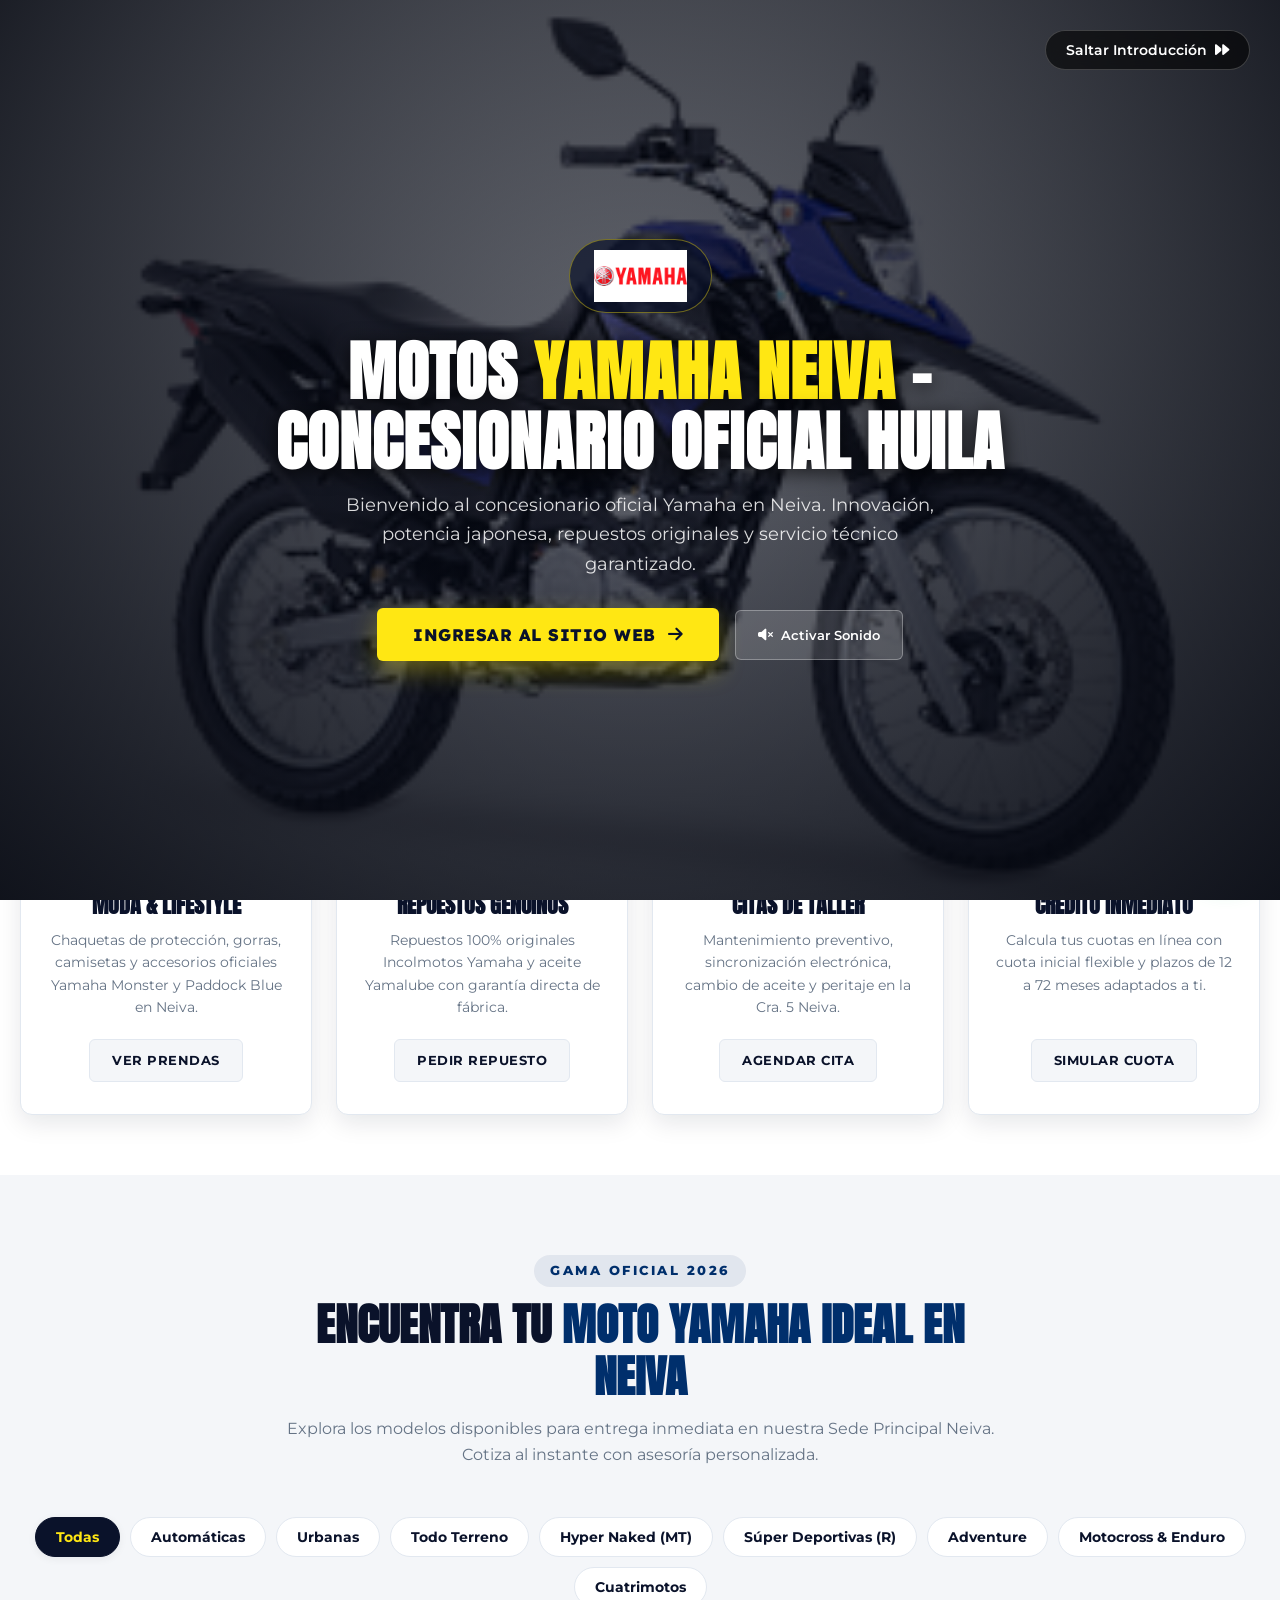
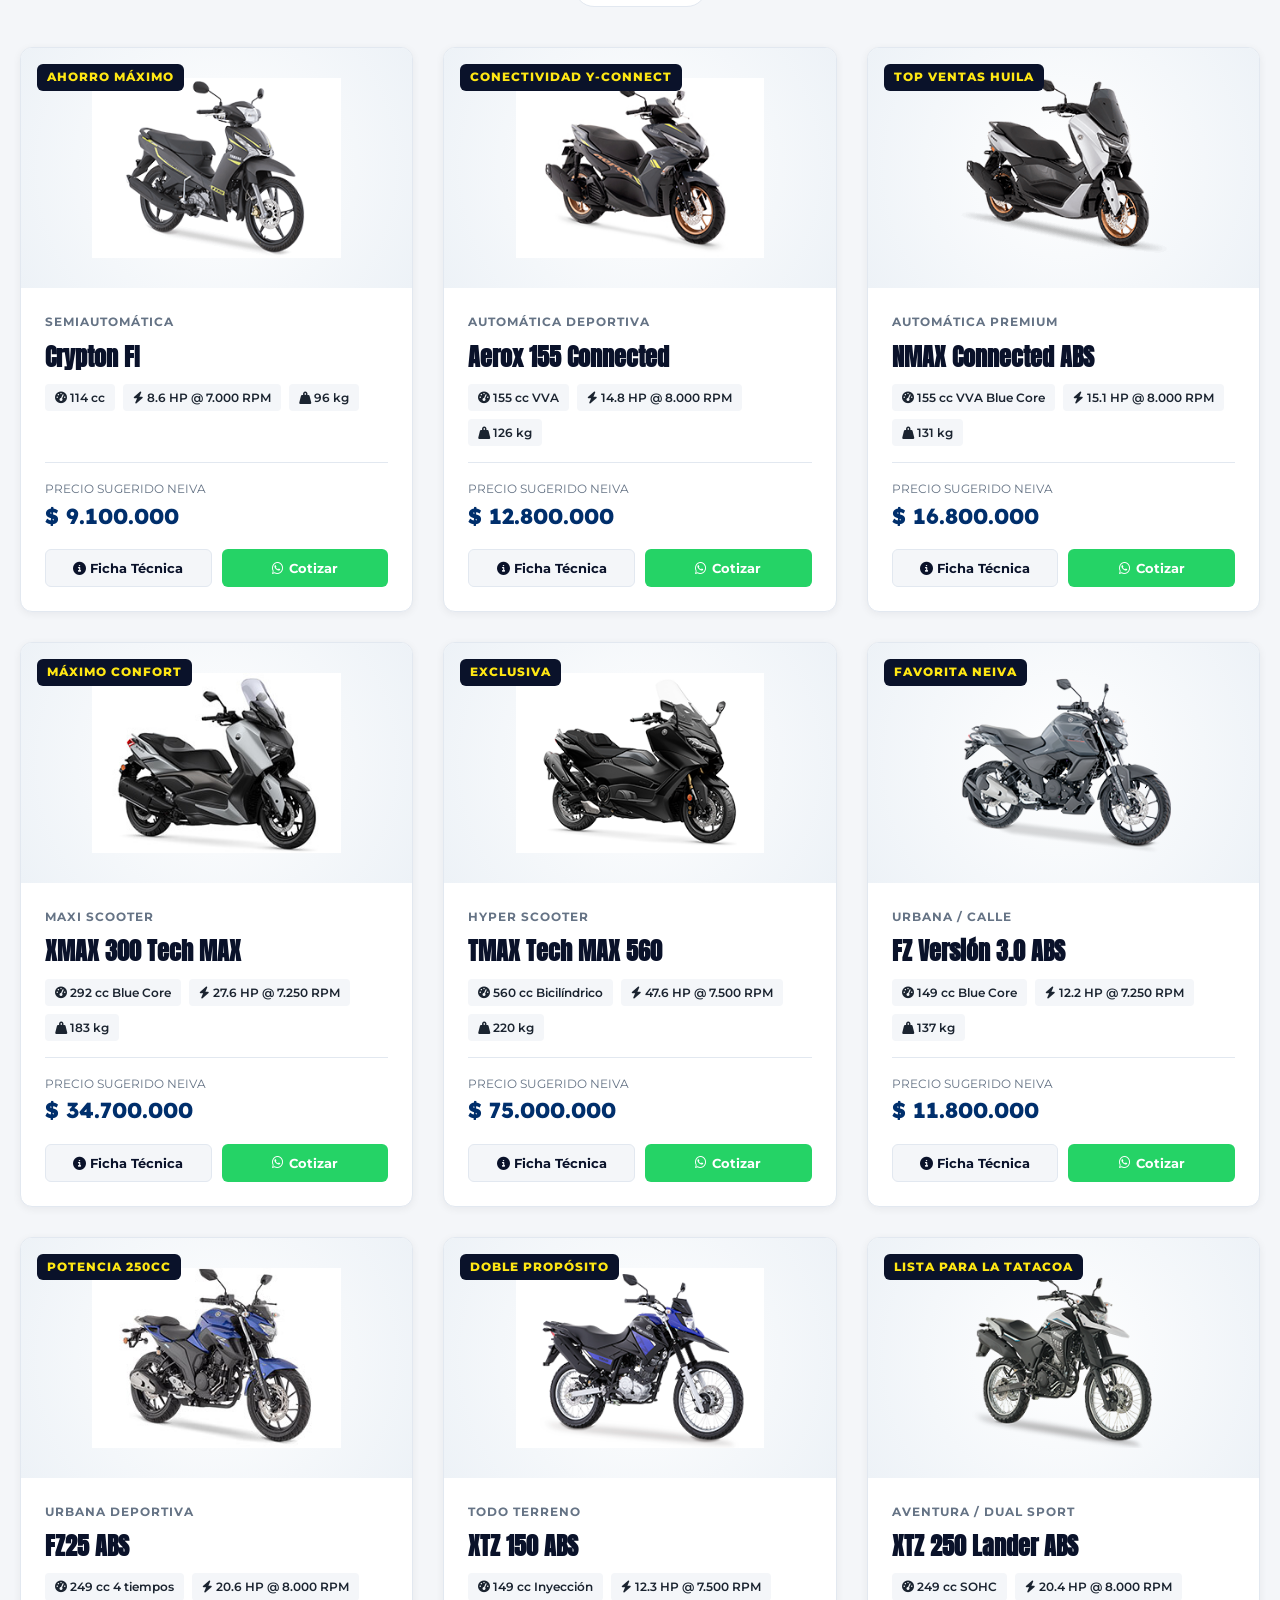
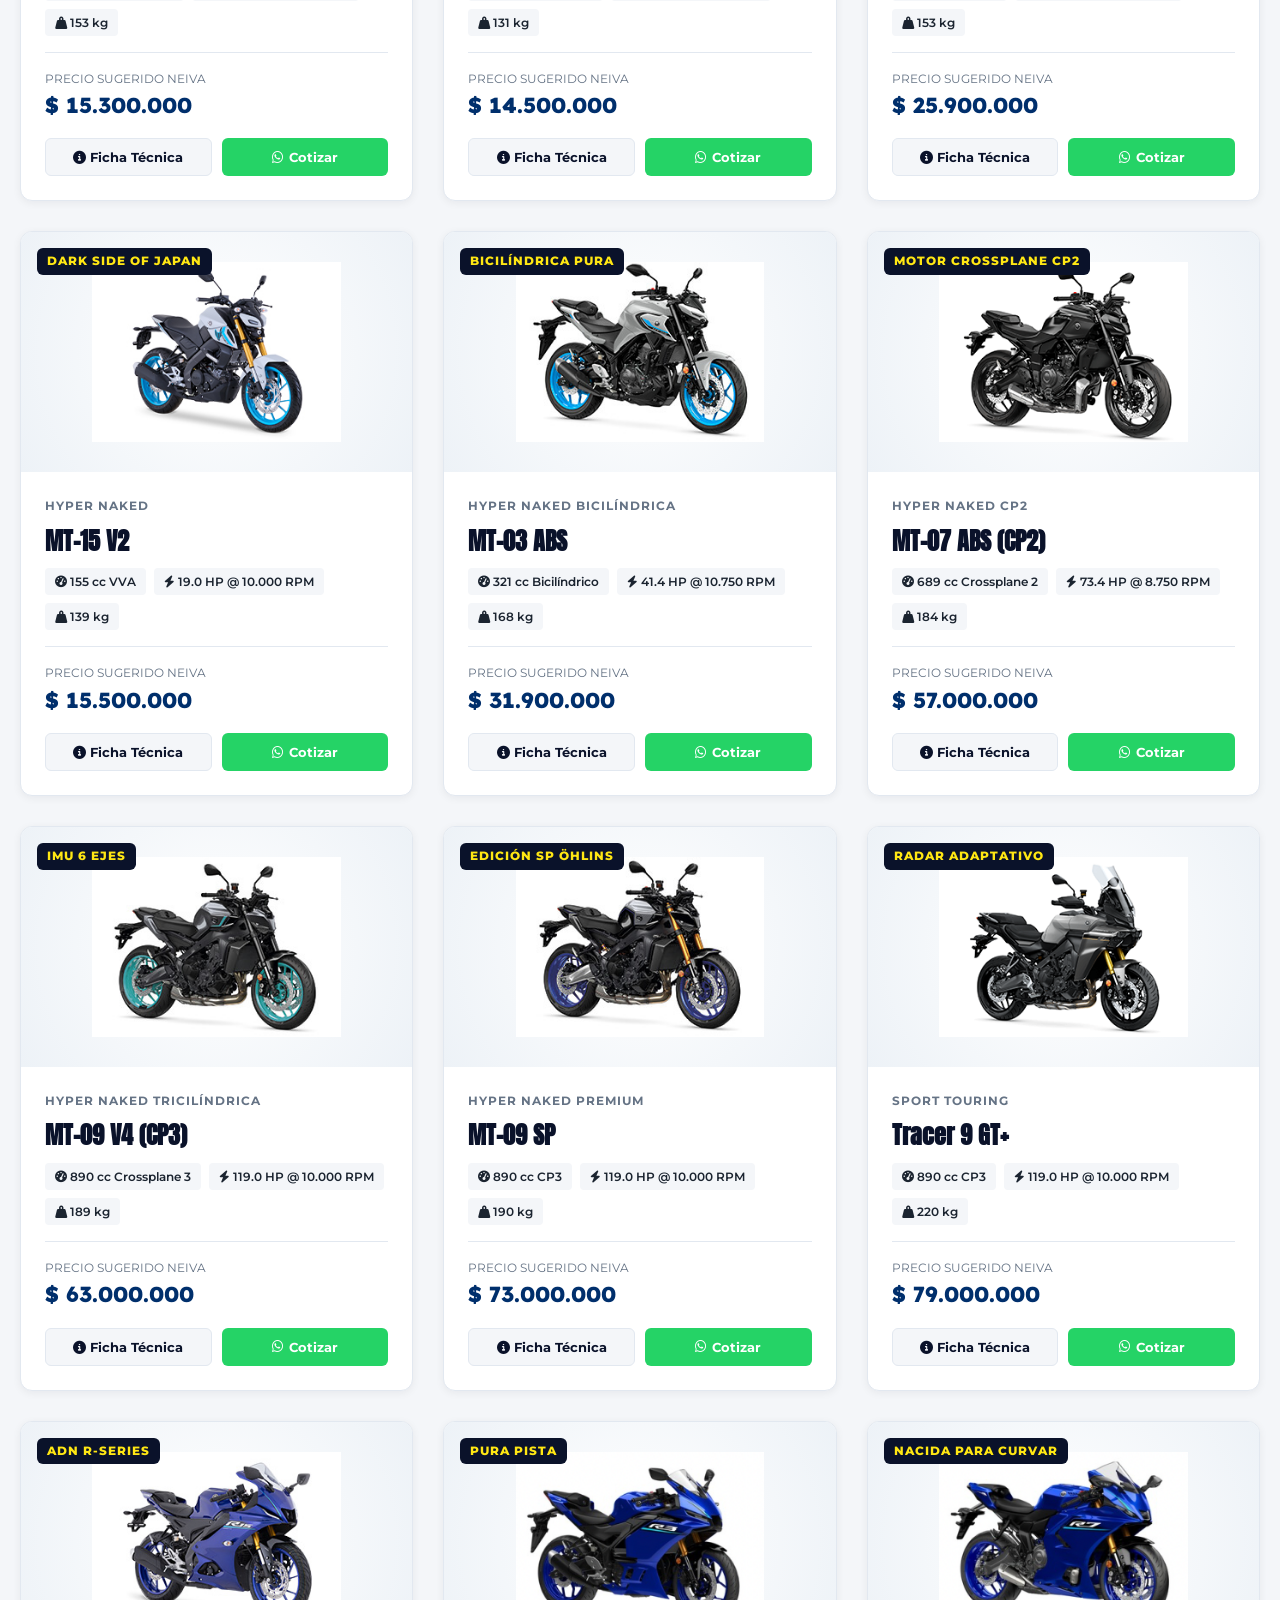
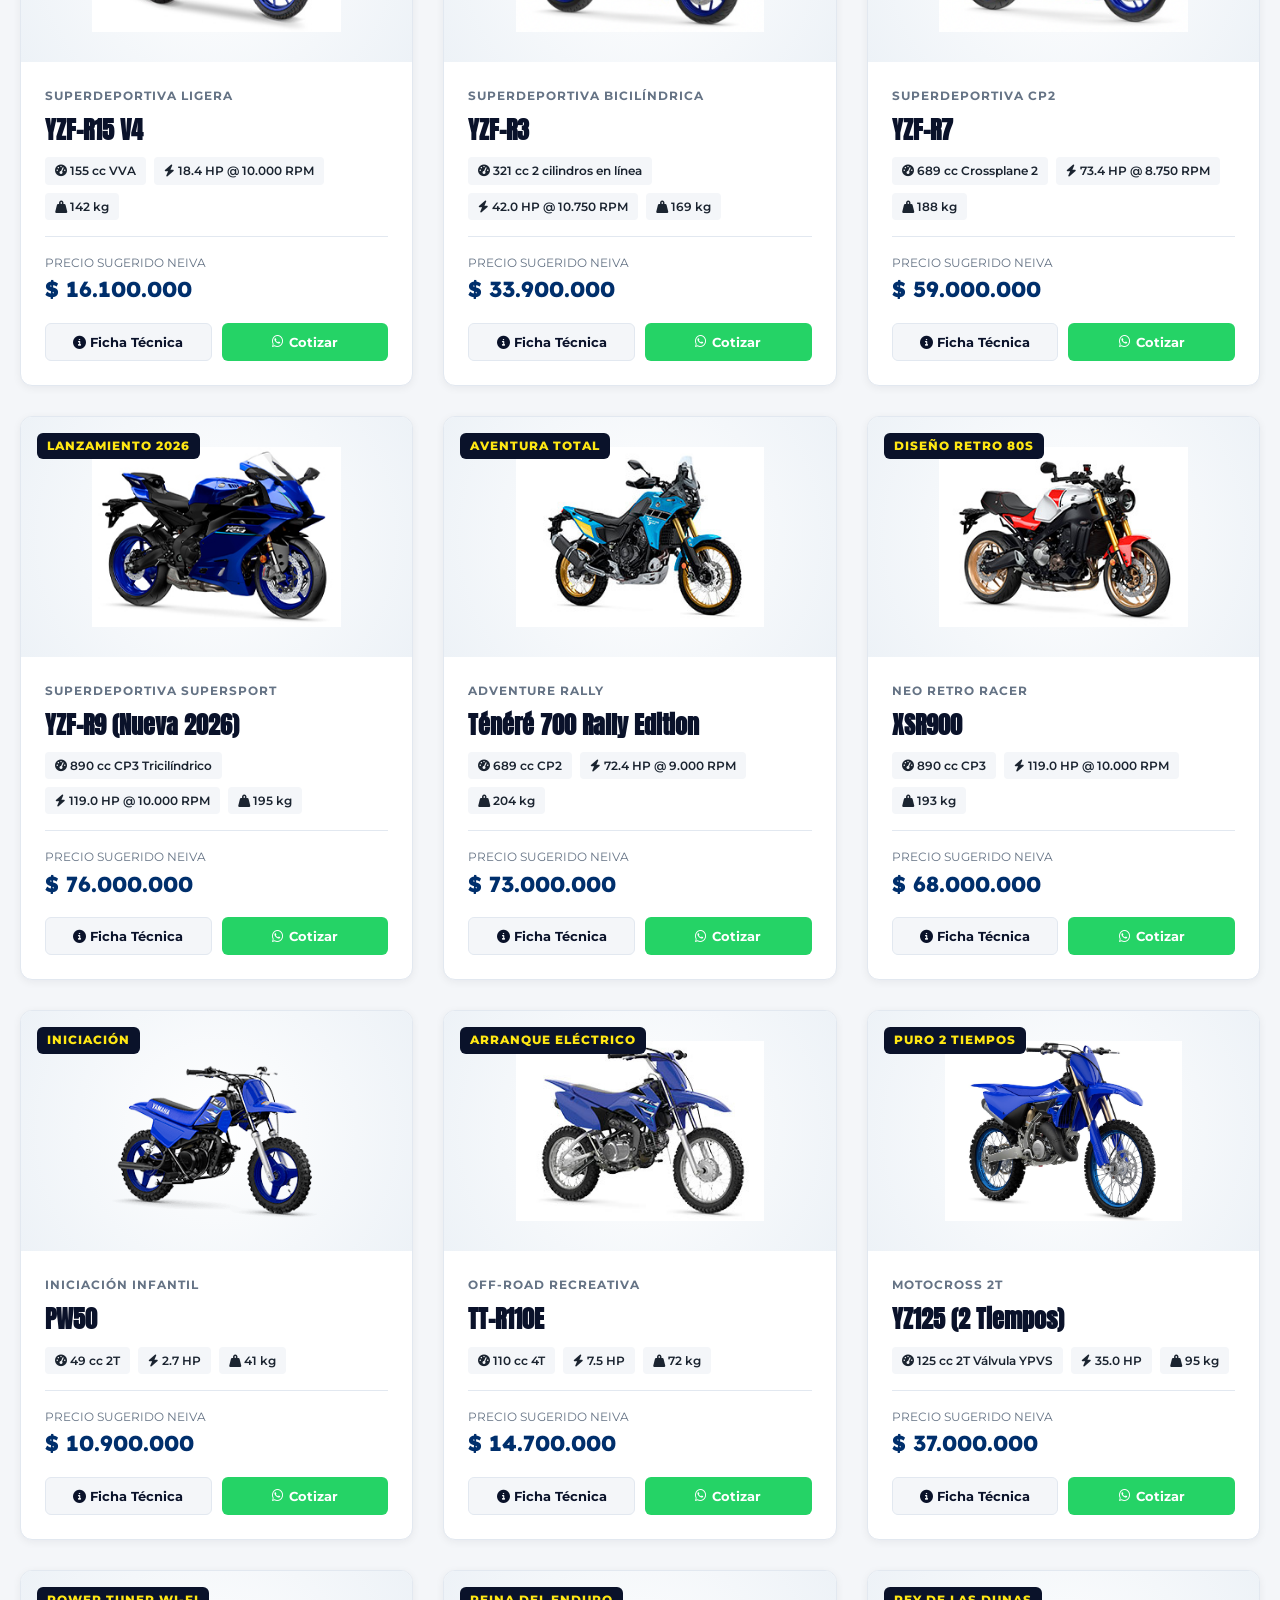
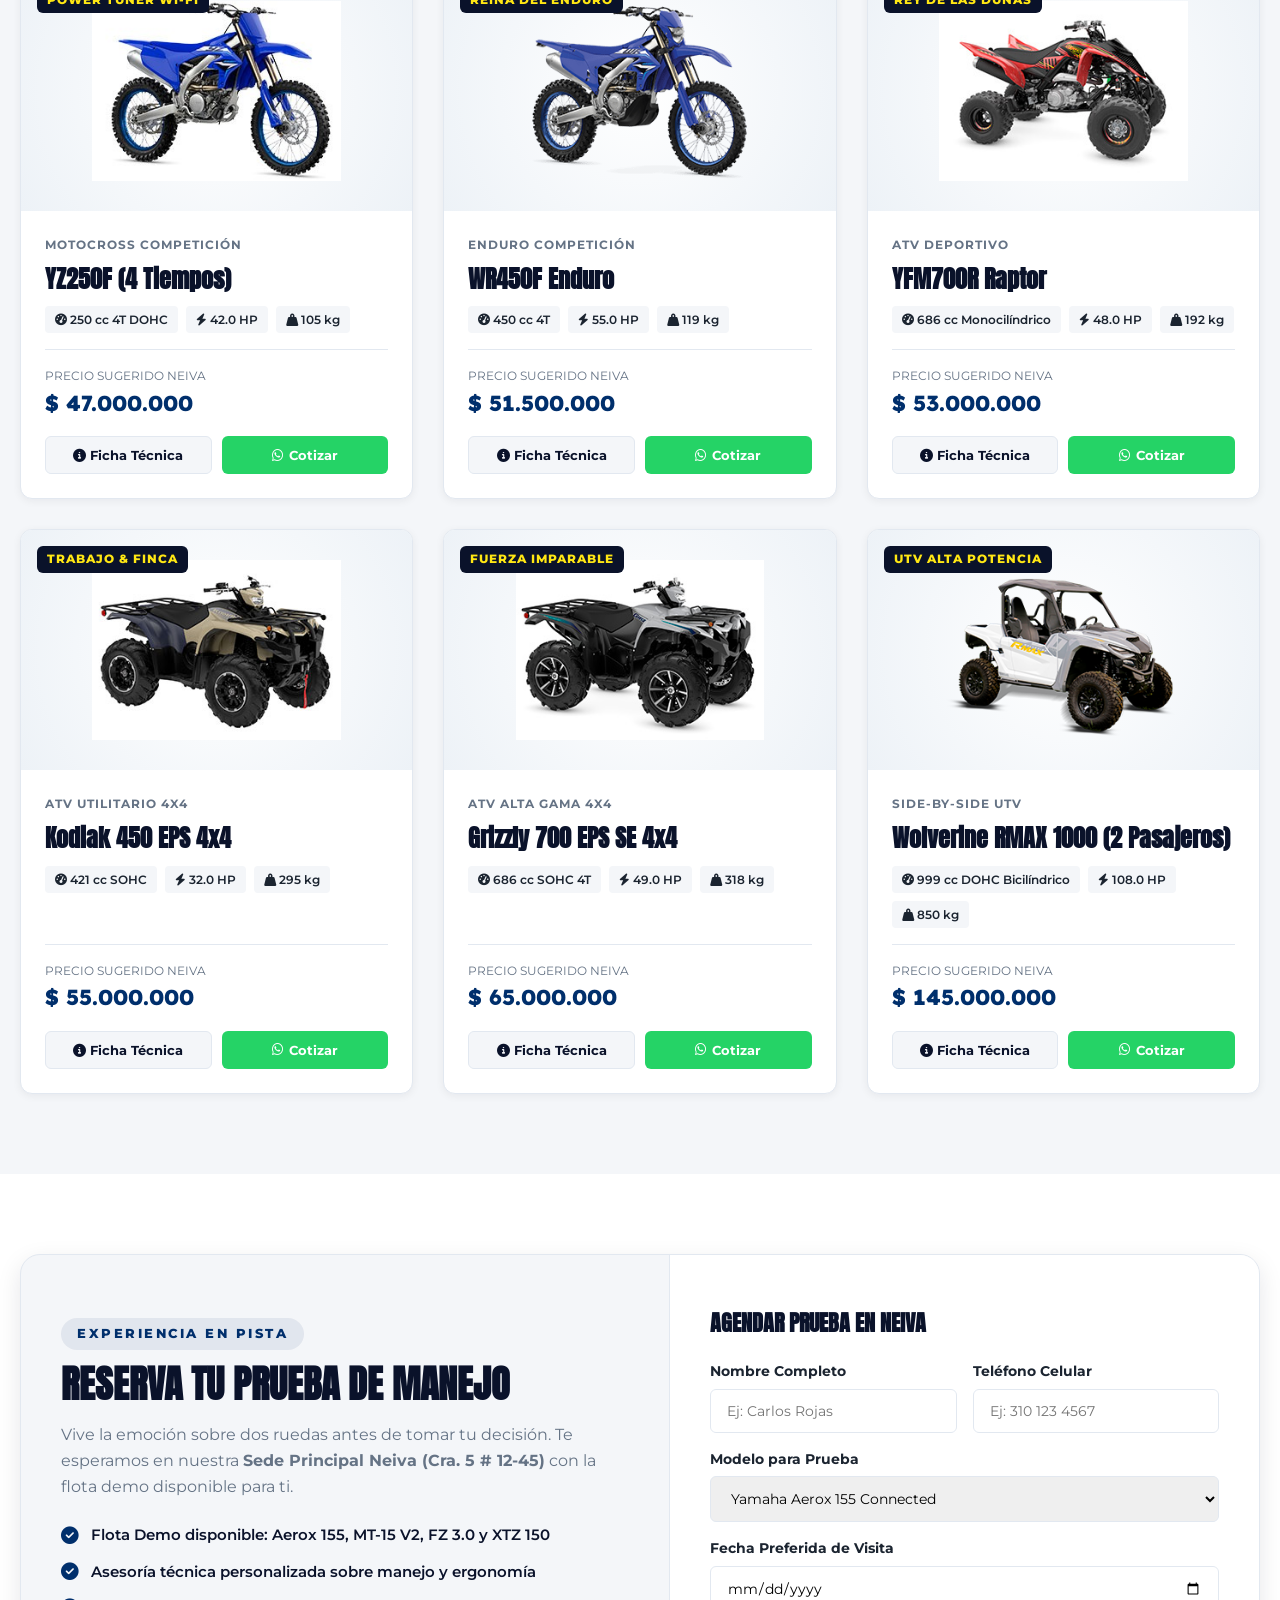
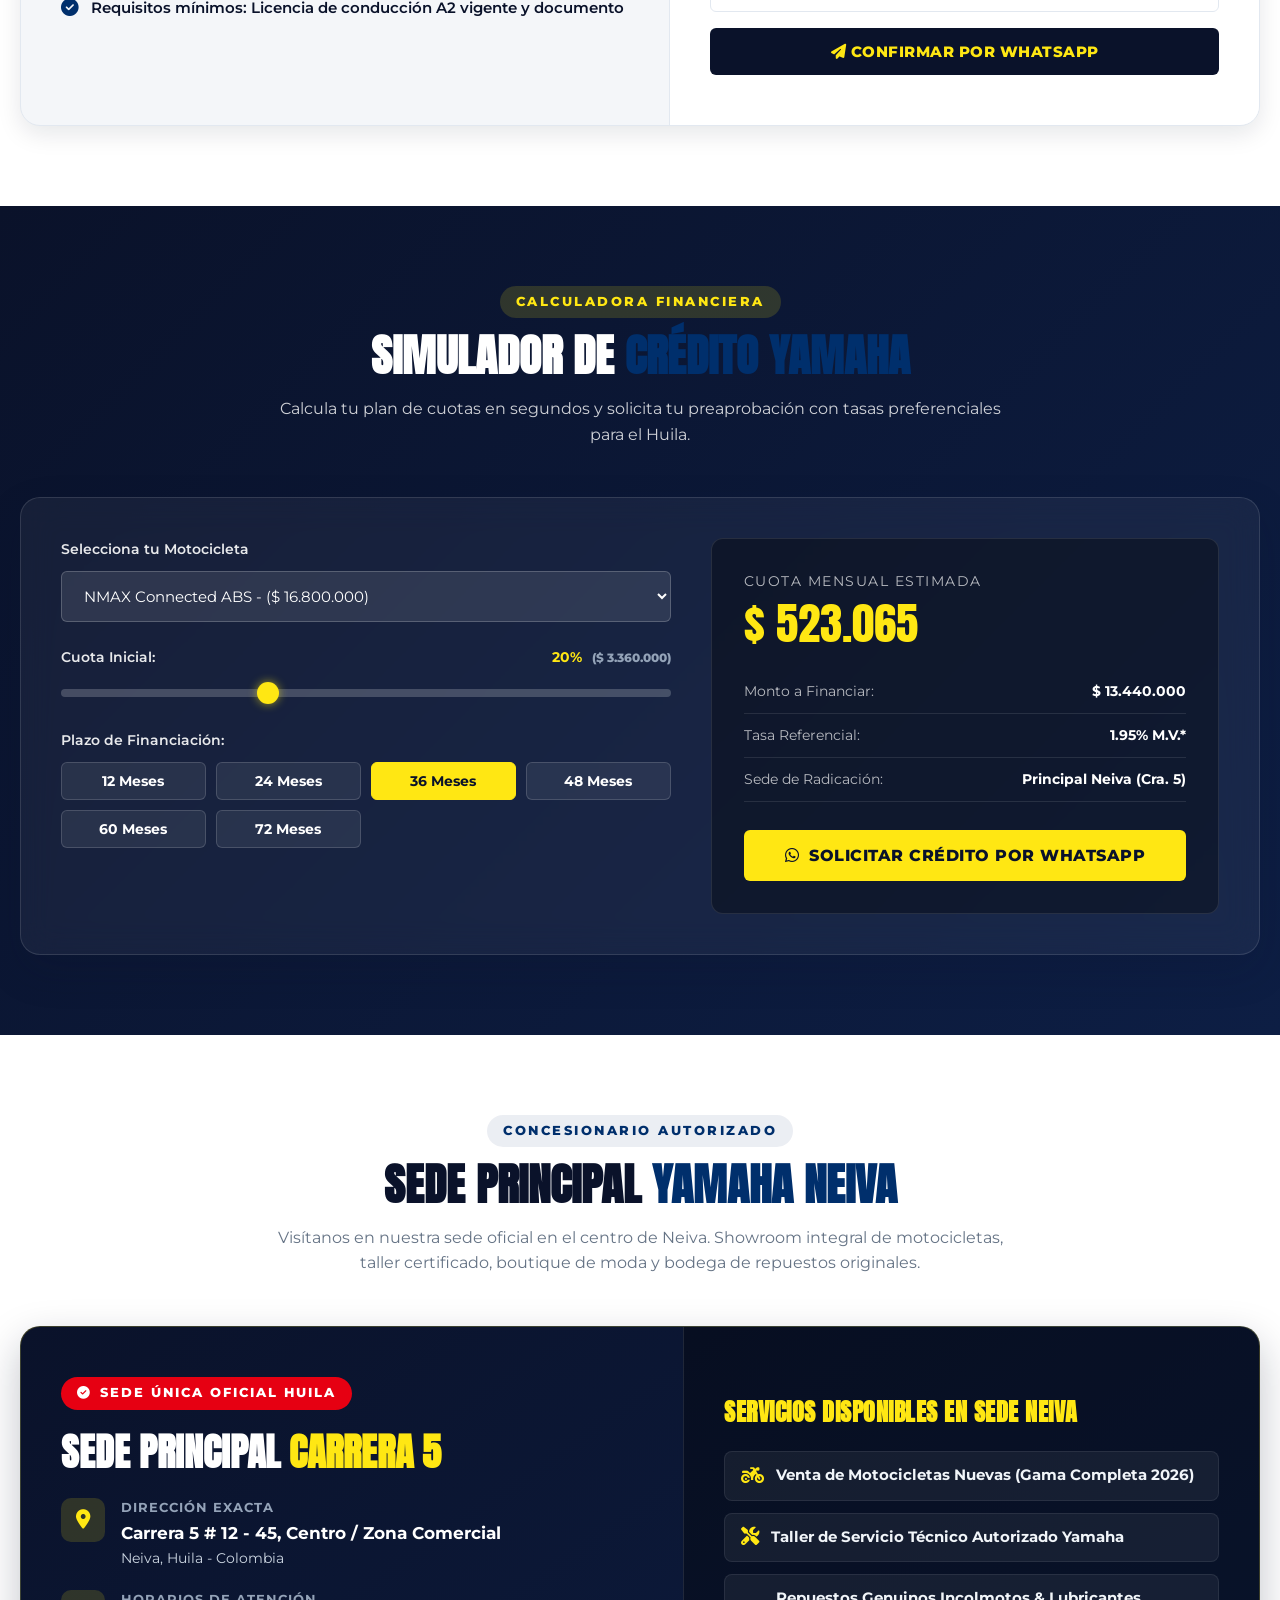
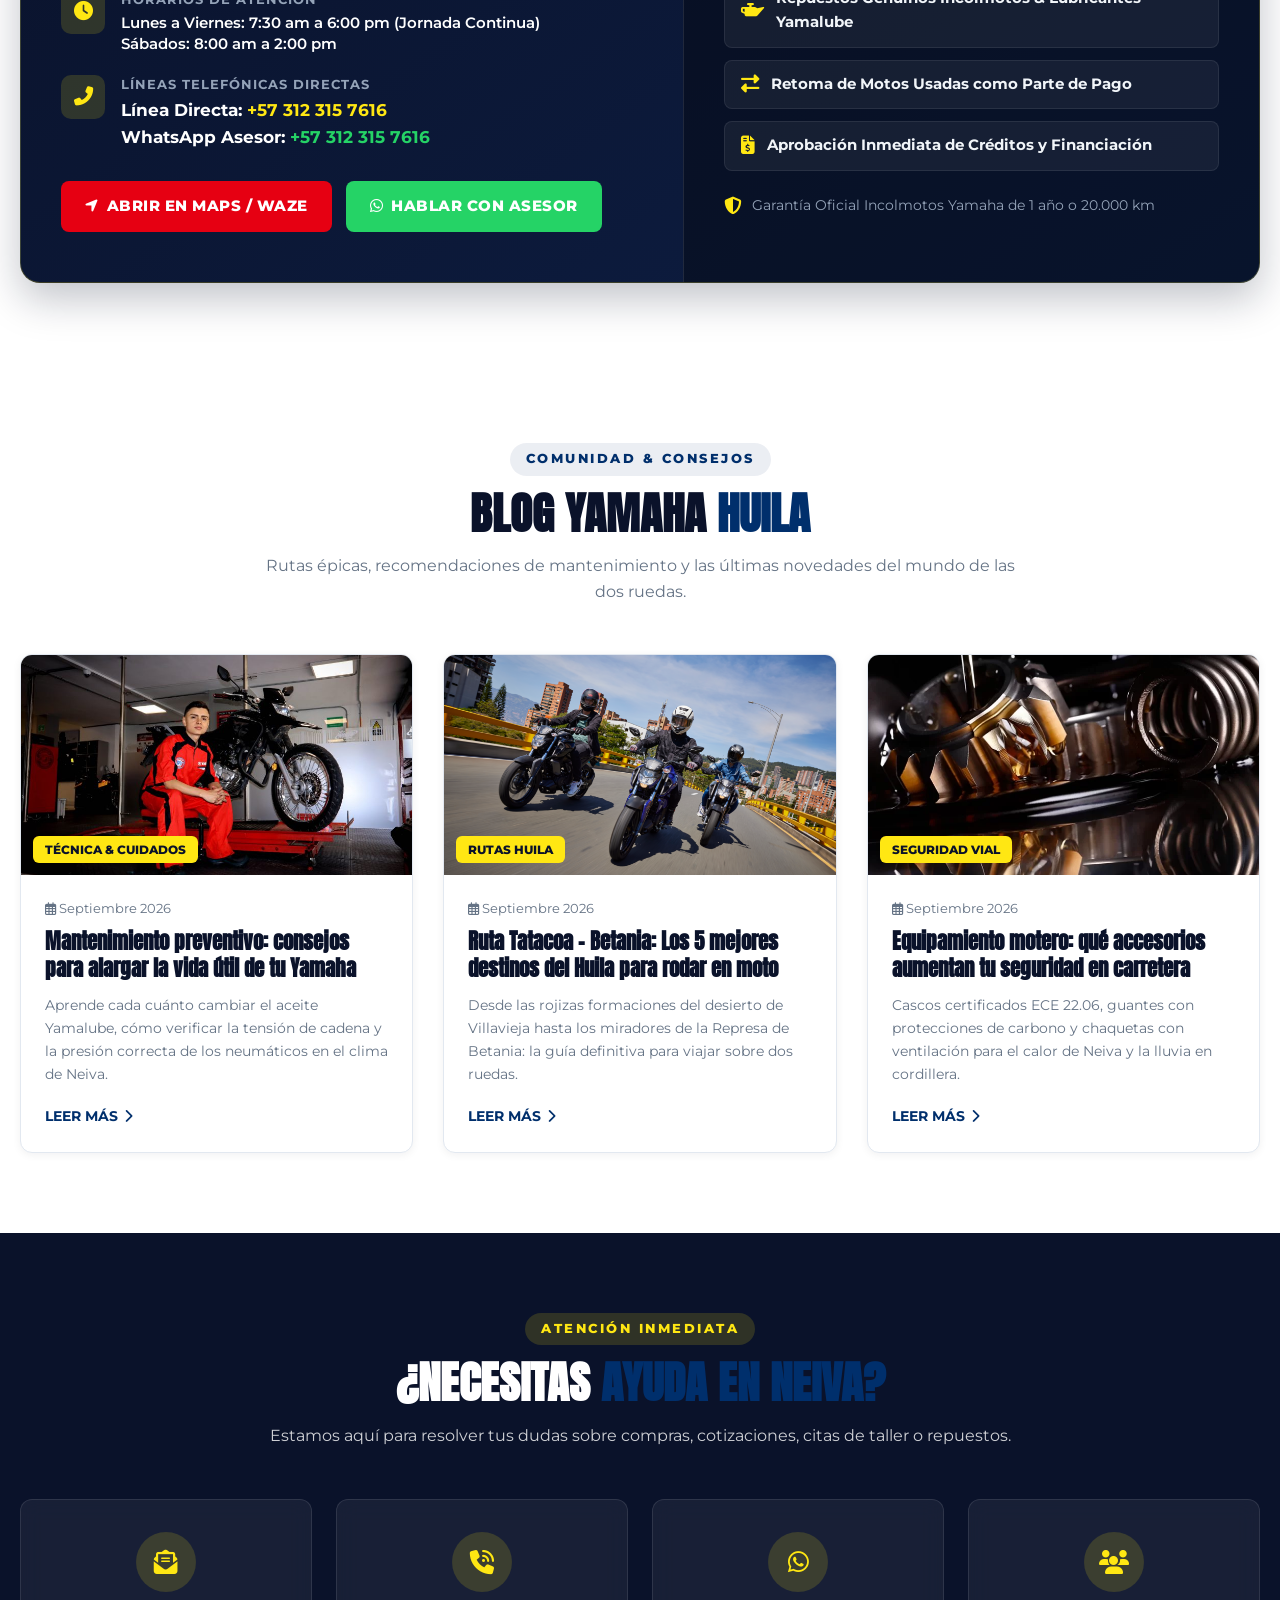
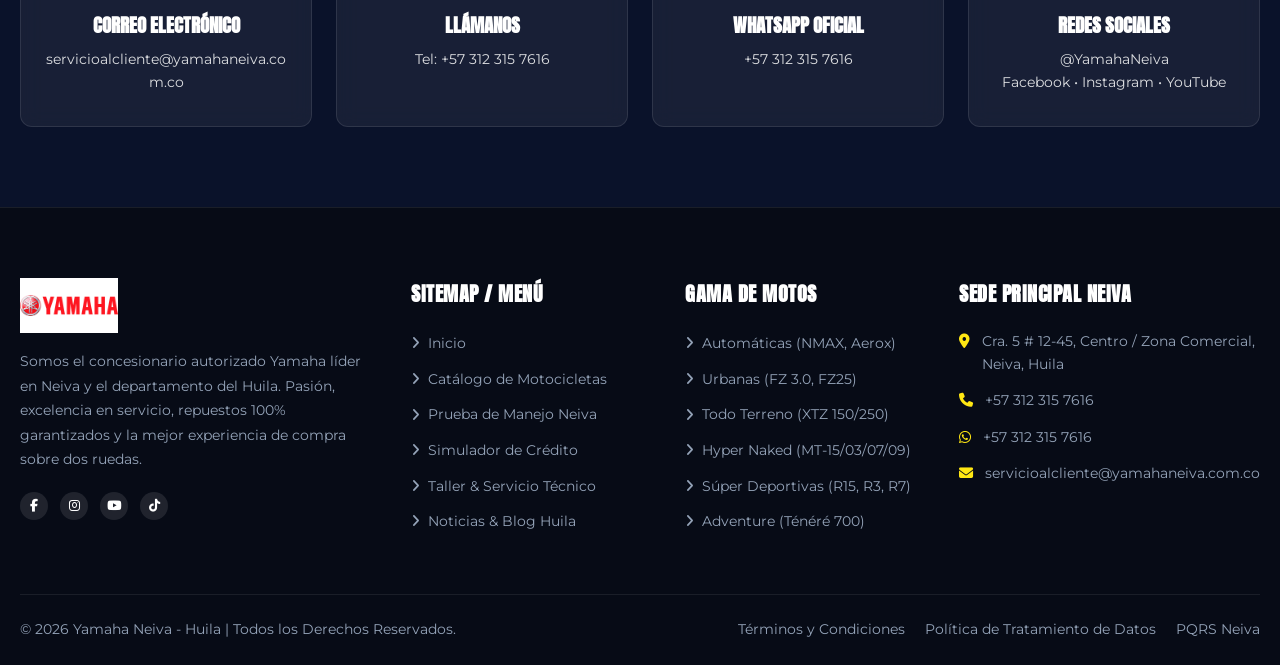
==== commit 3aa1f154: "Fix: Restaurar codificación UTF-8 de tildes y caracteres especiales" ====
--- a/index.html
+++ b/index.html
@@ -8,8 +8,8 @@
   <!-- ==============================================================================
        METADATOS DE POSICIONAMIENTO SEO LOCAL (GOOGLEBOT, BINGBOT & MOTO-SEARCH)
        ============================================================================== -->
-  <title>Motos Yamaha Neiva | Concesionario Oficial Huila - Precios 2026 & Financiaci�n</title>
-  <meta name="description" content="Concesionario oficial Yamaha en Neiva, Huila. Venta de motocicletas NMAX, MT-15, XTZ 250, FZ 3.0, R15. Financiaci�n inmediata sin codeudor, repuestos originales Yamalube y taller autorizado. Sede Principal Cra. 5 # 12-45, Neiva.">
+  <title>Motos Yamaha Neiva | Concesionario Oficial Huila - Precios 2026 & Financiación</title>
+  <meta name="description" content="Concesionario oficial Yamaha en Neiva, Huila. Venta de motocicletas NMAX, MT-15, XTZ 250, FZ 3.0, R15. Financiación inmediata sin codeudor, repuestos originales Yamalube y taller autorizado. Sede Principal Cra. 5 # 12-45, Neiva.">
   <meta name="keywords" content="Motos Yamaha Neiva, Concesionario Yamaha Neiva Huila, Yamaha Neiva Carrera 5, Comprar moto Neiva, Yamaha NMAX Neiva, MT 15 Neiva, XTZ 250 Lander Huila, FZ 3.0 Neiva, Taller autorizado Yamaha Neiva, Repuestos Yamalube Neiva, Credito motos Neiva, Yamaha Sports Neiva">
   <meta name="author" content="Yamaha Neiva - Huila">
   <meta name="robots" content="index, follow, max-image-preview:large, max-snippet:-1, max-video-preview:-1">
@@ -27,21 +27,21 @@
   <link rel="alternate icon" href="favicon.ico">
   <meta name="msapplication-TileImage" content="assets/images/favicon.png">
 
-  <!-- GEO-ETIQUETAS PARA POSICIONAR DE #1 EN B�SQUEDAS LOCALES EN NEIVA Y EL HUILA -->
+  <!-- GEO-ETIQUETAS PARA POSICIONAR DE #1 EN BÚSQUEDAS LOCALES EN NEIVA Y EL HUILA -->
   <meta name="geo.region" content="CO-HUI">
   <meta name="geo.placename" content="Neiva, Huila, Colombia">
   <meta name="geo.position" content="2.9295;-75.2905">
   <meta name="ICBM" content="2.9295, -75.2905">
   <meta name="DC.title" content="Yamaha Neiva - Concesionario Oficial Huila">
   <meta name="DC.creator" content="Yamaha Neiva">
-  <meta name="DC.coverage" content="Neiva, Pitalito, Garz�n, Rivera, Huila, Colombia">
+  <meta name="DC.coverage" content="Neiva, Pitalito, Garzón, Rivera, Huila, Colombia">
 
   <!-- OPEN GRAPH / FACEBOOK / WHATSAPP / INSTAGRAM CARD -->
   <meta property="og:type" content="website">
   <meta property="og:locale" content="es_CO">
   <meta property="og:site_name" content="Yamaha Neiva - Concesionario Oficial">
   <meta property="og:title" content="Motos Yamaha Neiva | Concesionario Oficial Huila">
-  <meta property="og:description" content="Estrena tu Yamaha en Neiva. Cat�logo 2026, cr�dito al instante sin codeudor, Test Drive gratis y taller oficial en la Cra. 5 # 12-45.">
+  <meta property="og:description" content="Estrena tu Yamaha en Neiva. Catálogo 2026, crédito al instante sin codeudor, Test Drive gratis y taller oficial en la Cra. 5 # 12-45.">
   <meta property="og:url" content="https://yamahasupermotosneiva.com.co/">
   <meta property="og:image" content="https://yamahasupermotosneiva.com.co/assets/images/yamaha-logo-official.png">
   <meta property="og:image:width" content="1200">
@@ -50,7 +50,7 @@
   <!-- TWITTER CARDS -->
   <meta name="twitter:card" content="summary_large_image">
   <meta name="twitter:title" content="Motos Yamaha Neiva | Concesionario Oficial Huila">
-  <meta name="twitter:description" content="Venta de motos Yamaha en Neiva. Sede Principal Cra. 5 # 12-45. Financiaci�n inmediata y Test Drive.">
+  <meta name="twitter:description" content="Venta de motos Yamaha en Neiva. Sede Principal Cra. 5 # 12-45. Financiación inmediata y Test Drive.">
   <meta name="twitter:image" content="https://yamahasupermotosneiva.com.co/assets/images/yamaha-logo-official.png">
   <meta name="theme-color" content="#0a122a">
 
@@ -69,11 +69,11 @@
         "url": "https://yamahasupermotosneiva.com.co/",
         "logo": "https://yamahasupermotosneiva.com.co/assets/images/yamaha-logo-official.png",
         "image": "https://yamahasupermotosneiva.com.co/assets/images/yamaha-logo-official.png",
-        "description": "Concesionario oficial de motocicletas Yamaha en Neiva y el departamento del Huila. Venta de motos nuevas, repuestos originales Yamalube, servicio t�cnico certificado y financiaci�n inmediata.",
+        "description": "Concesionario oficial de motocicletas Yamaha en Neiva y el departamento del Huila. Venta de motos nuevas, repuestos originales Yamalube, servicio técnico certificado y financiación inmediata.",
         "telephone": "+573123157616",
         "priceRange": "$$",
         "currenciesAccepted": "COP",
-        "paymentAccepted": "Efectivo, Tarjeta de Cr�dito, Transferencia Bancaria, Cr�dito Financiado",
+        "paymentAccepted": "Efectivo, Tarjeta de Crédito, Transferencia Bancaria, Crédito Financiado",
         "address": {
           "@type": "PostalAddress",
           "streetAddress": "Carrera 5 # 12 - 45",
@@ -119,26 +119,26 @@
         "mainEntity": [
           {
             "@type": "Question",
-            "name": "�D�nde queda el concesionario oficial Yamaha en Neiva?",
+            "name": "¿Dónde queda el concesionario oficial Yamaha en Neiva?",
             "acceptedAnswer": {
               "@type": "Answer",
-              "text": "Nuestra Sede Principal est� ubicada en la Carrera 5 # 12 - 45, en la Zona Comercial del Centro de Neiva, Huila. Tel�fono y WhatsApp: +57 312 315 7616."
+              "text": "Nuestra Sede Principal está ubicada en la Carrera 5 # 12 - 45, en la Zona Comercial del Centro de Neiva, Huila. Teléfono y WhatsApp: +57 312 315 7616."
             }
           },
           {
             "@type": "Question",
-            "name": "�C�mo financiar una moto Yamaha en Neiva sin codeudor?",
+            "name": "¿Cómo financiar una moto Yamaha en Neiva sin codeudor?",
             "acceptedAnswer": {
               "@type": "Answer",
-              "text": "En Yamaha Neiva ofrecemos planes de financiaci�n inmediata de hasta el 100% del valor de tu motocicleta con cuotas iniciales flexibles y plazos de 12 a 72 meses presentando solo tu c�dula."
+              "text": "En Yamaha Neiva ofrecemos planes de financiación inmediata de hasta el 100% del valor de tu motocicleta con cuotas iniciales flexibles y plazos de 12 a 72 meses presentando solo tu cédula."
             }
           },
           {
             "@type": "Question",
-            "name": "�Cu�les son los modelos de motos Yamaha m�s vendidos en Neiva?",
+            "name": "¿Cuáles son los modelos de motos Yamaha más vendidos en Neiva?",
             "acceptedAnswer": {
               "@type": "Answer",
-              "text": "Los modelos m�s solicitados en Neiva son la Yamaha NMAX Connected ABS, Crypton FI, Aerox 155, FZ 3.0, MT-15 V2, XTZ 150 y XTZ 250 Lander para aventura y trabajo."
+              "text": "Los modelos más solicitados en Neiva son la Yamaha NMAX Connected ABS, Crypton FI, Aerox 155, FZ 3.0, MT-15 V2, XTZ 150 y XTZ 250 Lander para aventura y trabajo."
             }
           }
         ]
@@ -147,7 +147,7 @@
   }
   </script>
 
-  <!-- Fuentes de Google: Anton (T�tulos Yamaha), Montserrat (Cuerpo) y Lexend -->
+  <!-- Fuentes de Google: Anton (Títulos Yamaha), Montserrat (Cuerpo) y Lexend -->
   <link rel="preconnect" href="https://fonts.googleapis.com">
   <link rel="preconnect" href="https://fonts.gstatic.com" crossorigin>
   <link href="https://fonts.googleapis.com/css2?family=Anton&family=Lexend:wght@400;600;700;800&family=Montserrat:ital,wght@0,300;0,400;0,500;0,600;0,700;0,800;0,900;1,400;1,700&display=swap" rel="stylesheet">
@@ -176,10 +176,10 @@
       <div class="video-backdrop-pattern"></div>
     </div>
 
-    <!-- Bot�n para omitir en la esquina superior -->
+    <!-- Botón para omitir en la esquina superior -->
     <div class="intro-skip-timer">
       <button class="btn-skip-intro" id="btn-skip-intro">
-        <span>Saltar Introducci�n</span>
+        <span>Saltar Introducción</span>
         <i class="fas fa-forward"></i>
       </button>
     </div>
@@ -195,7 +195,7 @@
       </h1>
 
       <p class="intro-subtitle">
-        Bienvenido al concesionario oficial Yamaha en Neiva. Innovaci�n, potencia japonesa, repuestos originales y servicio t�cnico garantizado.
+        Bienvenido al concesionario oficial Yamaha en Neiva. Innovación, potencia japonesa, repuestos originales y servicio técnico garantizado.
       </p>
 
       <div class="intro-actions">
@@ -214,7 +214,7 @@
   <!-- ==========================================================================
        2. TOP BAR DE CONTACTO REGIONAL NEIVA & HUILA
        ========================================================================== -->
-  <aside class="top-bar" aria-label="Informaci�n de contacto r�pida">
+  <aside class="top-bar" aria-label="Información de contacto rápida">
     <div class="container">
       <div class="top-bar-left">
         <div class="top-info-item">
@@ -223,7 +223,7 @@
         </div>
         <div class="top-info-item">
           <i class="fas fa-clock"></i>
-          <span>Lun - Vie: 7:30am - 6:00pm | S�b: 8:00am - 2:00pm</span>
+          <span>Lun - Vie: 7:30am - 6:00pm | Sáb: 8:00am - 2:00pm</span>
         </div>
       </div>
       <div class="top-bar-right">
@@ -258,29 +258,29 @@
         <img src="[data-uri]" alt="Yamaha - Concesionario Oficial" style="height: 55px; width: auto; object-fit: contain;">
       </a>
 
-      <!-- Navegaci�n Principal para Escritorio -->
-      <nav class="main-nav" aria-label="Navegaci�n principal">
+      <!-- Navegación Principal para Escritorio -->
+      <nav class="main-nav" aria-label="Navegación principal">
         <ul class="nav-menu">
           
-          <!-- Elemento con Mega Men� -->
+          <!-- Elemento con Mega Menú -->
           <li class="nav-item has-mega-menu">
             <a href="#catalogo" class="nav-link">
               <span>Motocicletas</span>
               <i class="fas fa-chevron-down"></i>
             </a>
 
-            <!-- Mega Men� Desplegable -->
+            <!-- Mega Menú Desplegable -->
             <div class="mega-menu">
               <div class="mega-menu-tabs">
                 
-                <!-- Lista de Categor�as -->
+                <!-- Lista de Categorías -->
                 <ul class="mega-categories-nav">
-                  <li><button class="mega-cat-btn active" data-category="automaticas">AUTOM�TICAS Y SCOOTERS <i class="fas fa-chevron-right"></i></button></li>
+                  <li><button class="mega-cat-btn active" data-category="automaticas">AUTOMÁTICAS Y SCOOTERS <i class="fas fa-chevron-right"></i></button></li>
                   <li><button class="mega-cat-btn" data-category="urbanas">URBANAS Y CALLE <i class="fas fa-chevron-right"></i></button></li>
                   <li><button class="mega-cat-btn" data-category="todoterreno">TODO TERRENO Y DUAL <i class="fas fa-chevron-right"></i></button></li>
                   <li><button class="mega-cat-btn" data-category="deportivas">HYPER NAKED (MT) <i class="fas fa-chevron-right"></i></button></li>
-                  <li><button class="mega-cat-btn" data-category="superdeportivas">S�PER DEPORTIVAS (R) <i class="fas fa-chevron-right"></i></button></li>
-                  <li><button class="mega-cat-btn" data-category="adventure">ADVENTURE (T�N�R�) <i class="fas fa-chevron-right"></i></button></li>
+                  <li><button class="mega-cat-btn" data-category="superdeportivas">SÚPER DEPORTIVAS (R) <i class="fas fa-chevron-right"></i></button></li>
+                  <li><button class="mega-cat-btn" data-category="adventure">ADVENTURE (TÉNÉRÉ) <i class="fas fa-chevron-right"></i></button></li>
                   <li><button class="mega-cat-btn" data-category="heritage">SPORT HERITAGE <i class="fas fa-chevron-right"></i></button></li>
                   <li><button class="mega-cat-btn" data-category="offroad">MOTOCROSS & ENDURO <i class="fas fa-chevron-right"></i></button></li>
                   <li><button class="mega-cat-btn" data-category="cuatrimotos">CUATRIMOTOS & ATVs <i class="fas fa-chevron-right"></i></button></li>
@@ -289,7 +289,7 @@
                 <!-- Paneles de Modelos con fotos oficiales -->
                 <div class="mega-panels-wrapper">
                   
-                  <!-- Panel Autom�ticas -->
+                  <!-- Panel Automáticas -->
                   <div class="mega-panel active" id="mega-panel-automaticas">
                     <div class="mega-bike-card" onclick="CatalogController.openBikeModal('crypton-fi')">
                       <img src="assets/images/crypton_2026_verde_mini-1.png" alt="Crypton FI" loading="lazy">
@@ -407,8 +407,8 @@
                   <!-- Panel Adventure -->
                   <div class="mega-panel" id="mega-panel-adventure">
                     <div class="mega-bike-card" onclick="CatalogController.openBikeModal('tenere-700')">
-                      <img src="assets/images/t7Rally26Menu-1.jpg" alt="T�n�r� 700" loading="lazy">
-                      <div class="mega-bike-title">T�n�r� 700 Rally</div>
+                      <img src="assets/images/t7Rally26Menu-1.jpg" alt="Ténéré 700" loading="lazy">
+                      <div class="mega-bike-title">Ténéré 700 Rally</div>
                       <div class="mega-bike-price">$73.000.000 COP</div>
                     </div>
                   </div>
@@ -481,8 +481,8 @@
           </li>
 
           <li class="nav-item"><a href="#test-drive" class="nav-link">Test Drive</a></li>
-          <li class="nav-item"><a href="#simulador" class="nav-link">Financiaci�n</a></li>
-          <li class="nav-item"><a href="#servicios" class="nav-link">Servicio T�cnico</a></li>
+          <li class="nav-item"><a href="#simulador" class="nav-link">Financiación</a></li>
+          <li class="nav-item"><a href="#servicios" class="nav-link">Servicio Técnico</a></li>
           <li class="nav-item"><a href="#sede" class="nav-link">Sede Neiva</a></li>
           <li class="nav-item"><a href="#blog" class="nav-link">Blog</a></li>
           <li class="nav-item"><a href="#contacto" class="nav-link">Contacto</a></li>
@@ -492,8 +492,8 @@
       <!-- Acciones del Header -->
       <div class="header-actions">
         
-        <!-- Bot�n para revivir el video de intro -->
-        <button id="btn-replay-video-menu" class="btn-header-video" title="Ver video de presentaci�n">
+        <!-- Botón para revivir el video de intro -->
+        <button id="btn-replay-video-menu" class="btn-header-video" title="Ver video de presentación">
           <i class="fas fa-play"></i>
           <span class="btn-video-text">Ver Video</span>
         </button>
@@ -503,8 +503,8 @@
           <span class="btn-quote-text">Asesor Neiva</span>
         </a>
 
-        <!-- Bot�n Hamburguesa M�vil -->
-        <button class="btn-mobile-toggle" id="btn-mobile-menu-toggle" aria-label="Abrir men� de navegaci�n">
+        <!-- Botón Hamburguesa Móvil -->
+        <button class="btn-mobile-toggle" id="btn-mobile-menu-toggle" aria-label="Abrir menú de navegación">
           <i class="fas fa-bars"></i>
         </button>
       </div>
@@ -512,7 +512,7 @@
     </div>
   </header>
 
-  <!-- Men� Lateral M�vil (Drawer) -->
+  <!-- Menú Lateral Móvil (Drawer) -->
   <div class="mobile-backdrop" id="mobile-backdrop"></div>
   <div class="mobile-nav-drawer" id="mobile-nav-drawer">
     <div class="mobile-drawer-header">
@@ -524,10 +524,10 @@
 
     <ul class="mobile-menu-list">
       <li><a href="#inicio"><i class="fas fa-home"></i> Inicio</a></li>
-      <li><a href="#catalogo"><i class="fas fa-motorcycle"></i> Cat�logo de Motos</a></li>
+      <li><a href="#catalogo"><i class="fas fa-motorcycle"></i> Catálogo de Motos</a></li>
       <li><a href="#test-drive"><i class="fas fa-road"></i> Prueba de Manejo</a></li>
-      <li><a href="#simulador"><i class="fas fa-calculator"></i> Simulador de Cr�dito</a></li>
-      <li><a href="#servicios"><i class="fas fa-tools"></i> Servicio T�cnico & Taller</a></li>
+      <li><a href="#simulador"><i class="fas fa-calculator"></i> Simulador de Crédito</a></li>
+      <li><a href="#servicios"><i class="fas fa-tools"></i> Servicio Técnico & Taller</a></li>
       <li><a href="#sede"><i class="fas fa-map-marked-alt"></i> Sede Principal Neiva</a></li>
       <li><a href="#blog"><i class="fas fa-newspaper"></i> Blog Huila</a></li>
       <li><a href="#contacto"><i class="fas fa-envelope"></i> Contacto y Asistencia</a></li>
@@ -556,7 +556,7 @@
             <span class="hero-tag">Exclusivo en Neiva</span>
             <h2 class="hero-title">SIENTE EL PODER DEL <span>TEST DRIVE EN NEIVA</span></h2>
             <p class="hero-description">
-              Reserva tu prueba de manejo gratuita en la Sede Principal Neiva (Cra. 5 # 12-45). Experimenta la emoci�n de la Aerox 155, MT-15 V2, FZ 3.0 y XTZ 150 antes de estrenar.
+              Reserva tu prueba de manejo gratuita en la Sede Principal Neiva (Cra. 5 # 12-45). Experimenta la emoción de la Aerox 155, MT-15 V2, FZ 3.0 y XTZ 150 antes de estrenar.
             </p>
             <div class="hero-buttons">
               <a href="#test-drive" class="btn-primary">
@@ -571,36 +571,36 @@
         </div>
       </div>
 
-      <!-- Slide 2: Financiaci�n F�cil Huila -->
+      <!-- Slide 2: Financiación Fácil Huila -->
       <div class="hero-slide" style="background-image: linear-gradient(rgba(10, 18, 42, 0.75), rgba(10, 18, 42, 0.85)), url('assets/images/fz-v3-3-768x432.png');">
         <div class="container">
           <div class="hero-content">
-            <span class="hero-tag">Financiaci�n Inmediata</span>
+            <span class="hero-tag">Financiación Inmediata</span>
             <h2 class="hero-title">FINANCIA TU YAMAHA EN NEIVA CON <span>PLANES A TU MEDIDA</span></h2>
             <p class="hero-description">
-              Planes de cr�dito dise�ados para los huilenses. Sin codeudor, aprobaci�n en minutos y financiaci�n de hasta el 100% del valor de tu moto.
+              Planes de crédito diseñados para los huilenses. Sin codeudor, aprobación en minutos y financiación de hasta el 100% del valor de tu moto.
             </p>
             <div class="hero-buttons">
               <a href="#simulador" class="btn-primary">
-                <span>Simular Mi Cr�dito</span>
+                <span>Simular Mi Crédito</span>
                 <i class="fas fa-calculator"></i>
               </a>
               <a href="https://api.whatsapp.com/send?phone=573123157616&text=Hola,%20deseo%20informaci%C3%B3n%20sobre%20financiaci%C3%B3n%20en%20Neiva." target="_blank" class="btn-outline-white">
-                <i class="fab fa-whatsapp"></i> <span>Asesor�a Cr�dito</span>
+                <i class="fab fa-whatsapp"></i> <span>Asesoría Crédito</span>
               </a>
             </div>
           </div>
         </div>
       </div>
 
-      <!-- Slide 3: Taller y Servicio T�cnico -->
+      <!-- Slide 3: Taller y Servicio Técnico -->
       <div class="hero-slide" style="background-image: linear-gradient(rgba(10, 18, 42, 0.75), rgba(10, 18, 42, 0.85)), url('assets/images/REPUESTOS-Y-ACCESORIOS1-768x768.webp');">
         <div class="container">
           <div class="hero-content">
             <span class="hero-tag">Taller Oficial Autorizado</span>
-            <h2 class="hero-title">MANTENIMIENTO CON <span>INGENIER�A Y REPUESTOS 100% ORIGINALES</span></h2>
+            <h2 class="hero-title">MANTENIMIENTO CON <span>INGENIERÍA Y REPUESTOS 100% ORIGINALES</span></h2>
             <p class="hero-description">
-              Mec�nicos certificados por Incolmotos Yamaha, esc�ner de diagn�stico computarizado y lubricantes Yamalube para el �ptimo cuidado de tu motor en Neiva.
+              Mecánicos certificados por Incolmotos Yamaha, escáner de diagnóstico computarizado y lubricantes Yamalube para el óptimo cuidado de tu motor en Neiva.
             </p>
             <div class="hero-buttons">
               <a href="#servicios" class="btn-primary">
@@ -629,7 +629,7 @@
   </section>
 
   <!-- ==========================================================================
-       5. TARJETAS DE SERVICIOS R�PIDOS
+       5. TARJETAS DE SERVICIOS RÁPIDOS
        ========================================================================== -->
   <section class="quick-services-section" id="servicios">
     <div class="container">
@@ -642,7 +642,7 @@
           </div>
           <h3 class="service-title">Moda & Lifestyle</h3>
           <p class="service-desc">
-            Chaquetas de protecci�n, gorras, camisetas y accesorios oficiales Yamaha Monster y Paddock Blue en Neiva.
+            Chaquetas de protección, gorras, camisetas y accesorios oficiales Yamaha Monster y Paddock Blue en Neiva.
           </p>
           <a href="https://api.whatsapp.com/send?phone=573123157616&text=Hola,%20deseo%20ver%20el%20cat%C3%A1logo%20de%20Moda%20y%20Accesorios%20Yamaha." target="_blank" class="service-btn">
             Ver Prendas
@@ -656,7 +656,7 @@
           </div>
           <h3 class="service-title">Repuestos Genuinos</h3>
           <p class="service-desc">
-            Repuestos 100% originales Incolmotos Yamaha y aceite Yamalube con garant�a directa de f�brica.
+            Repuestos 100% originales Incolmotos Yamaha y aceite Yamalube con garantía directa de fábrica.
           </p>
           <a href="https://api.whatsapp.com/send?phone=573123157616&text=Hola,%20busco%20un%20repuesto%20original%20para%20mi%20Yamaha." target="_blank" class="service-btn">
             Pedir Repuesto
@@ -670,21 +670,21 @@
           </div>
           <h3 class="service-title">Citas de Taller</h3>
           <p class="service-desc">
-            Mantenimiento preventivo, sincronizaci�n electr�nica, cambio de aceite y peritaje en la Cra. 5 Neiva.
+            Mantenimiento preventivo, sincronización electrónica, cambio de aceite y peritaje en la Cra. 5 Neiva.
           </p>
           <a href="https://api.whatsapp.com/send?phone=573123157616&text=Hola,%20deseo%20agendar%20una%20cita%20de%20mantenimiento%20en%20Neiva." target="_blank" class="service-btn">
             Agendar Cita
           </a>
         </div>
 
-        <!-- Tarjeta 4: Simulador de Financiaci�n -->
+        <!-- Tarjeta 4: Simulador de Financiación -->
         <div class="service-card">
           <div class="service-icon">
             <i class="fas fa-hand-holding-usd"></i>
           </div>
-          <h3 class="service-title">Cr�dito Inmediato</h3>
+          <h3 class="service-title">Crédito Inmediato</h3>
           <p class="service-desc">
-            Calcula tus cuotas en l�nea con cuota inicial flexible y plazos de 12 a 72 meses adaptados a ti.
+            Calcula tus cuotas en línea con cuota inicial flexible y plazos de 12 a 72 meses adaptados a ti.
           </p>
           <a href="#simulador" class="service-btn">
             Simular Cuota
@@ -696,7 +696,7 @@
   </section>
 
   <!-- ==========================================================================
-       6. CAT�LOGO INTERACTIVO DE MOTOCICLETAS CON FILTROS
+       6. CATÁLOGO INTERACTIVO DE MOTOCICLETAS CON FILTROS
        ========================================================================== -->
   <section class="section-padding catalog-section" id="catalogo">
     <div class="container">
@@ -705,26 +705,26 @@
         <span class="section-tag">Gama Oficial 2026</span>
         <h2 class="section-title">ENCUENTRA TU <span>MOTO YAMAHA IDEAL EN NEIVA</span></h2>
         <p class="section-subtitle">
-          Explora los modelos disponibles para entrega inmediata en nuestra Sede Principal Neiva. Cotiza al instante con asesor�a personalizada.
+          Explora los modelos disponibles para entrega inmediata en nuestra Sede Principal Neiva. Cotiza al instante con asesoría personalizada.
         </p>
       </div>
 
-      <!-- Filtros de Categor�a -->
+      <!-- Filtros de Categoría -->
       <div class="catalog-filter-tabs">
         <button class="filter-btn active" data-filter="all">Todas</button>
-        <button class="filter-btn" data-filter="automaticas">Autom�ticas</button>
+        <button class="filter-btn" data-filter="automaticas">Automáticas</button>
         <button class="filter-btn" data-filter="urbanas">Urbanas</button>
         <button class="filter-btn" data-filter="todoterreno">Todo Terreno</button>
         <button class="filter-btn" data-filter="deportivas">Hyper Naked (MT)</button>
-        <button class="filter-btn" data-filter="superdeportivas">S�per Deportivas (R)</button>
+        <button class="filter-btn" data-filter="superdeportivas">Súper Deportivas (R)</button>
         <button class="filter-btn" data-filter="adventure">Adventure</button>
         <button class="filter-btn" data-filter="offroad">Motocross & Enduro</button>
         <button class="filter-btn" data-filter="cuatrimotos">Cuatrimotos</button>
       </div>
 
-      <!-- Cuadr�cula Din�mica de Motos -->
+      <!-- Cuadrícula Dinámica de Motos -->
       <div class="bikes-grid" id="bikes-catalog-grid">
-        <!-- Renderizado din�mico desde main.js con fotos locales -->
+        <!-- Renderizado dinámico desde main.js con fotos locales -->
       </div>
 
     </div>
@@ -741,7 +741,7 @@
           <span class="section-tag">Experiencia en Pista</span>
           <h2 class="test-drive-title">RESERVA TU <span>PRUEBA DE MANEJO</span></h2>
           <p class="test-drive-desc">
-            Vive la emoci�n sobre dos ruedas antes de tomar tu decisi�n. Te esperamos en nuestra <strong>Sede Principal Neiva (Cra. 5 # 12-45)</strong> con la flota demo disponible para ti.
+            Vive la emoción sobre dos ruedas antes de tomar tu decisión. Te esperamos en nuestra <strong>Sede Principal Neiva (Cra. 5 # 12-45)</strong> con la flota demo disponible para ti.
           </p>
 
           <ul class="test-drive-features">
@@ -751,11 +751,11 @@
             </li>
             <li class="test-drive-feature">
               <i class="fas fa-check-circle"></i>
-              <span>Asesor�a t�cnica personalizada sobre manejo y ergonom�a</span>
+              <span>Asesoría técnica personalizada sobre manejo y ergonomía</span>
             </li>
             <li class="test-drive-feature">
               <i class="fas fa-check-circle"></i>
-              <span>Requisitos m�nimos: Licencia de conducci�n A2 vigente y documento</span>
+              <span>Requisitos mínimos: Licencia de conducción A2 vigente y documento</span>
             </li>
           </ul>
         </div>
@@ -770,7 +770,7 @@
               </div>
 
               <div class="form-group">
-                <label for="td-phone" style="font-size: 0.85rem; font-weight:700; margin-bottom: 6px; display:block;">Tel�fono Celular</label>
+                <label for="td-phone" style="font-size: 0.85rem; font-weight:700; margin-bottom: 6px; display:block;">Teléfono Celular</label>
                 <input type="tel" id="td-phone" class="form-control" placeholder="Ej: 310 123 4567" required>
               </div>
 
@@ -779,7 +779,7 @@
                 <select id="td-model" class="form-control" required>
                   <option value="Yamaha Aerox 155 Connected">Yamaha Aerox 155 Connected</option>
                   <option value="Yamaha MT-15 V2">Yamaha MT-15 V2</option>
-                  <option value="Yamaha FZ Versi�n 3.0 ABS">Yamaha FZ Versi�n 3.0 ABS</option>
+                  <option value="Yamaha FZ Versión 3.0 ABS">Yamaha FZ Versión 3.0 ABS</option>
                   <option value="Yamaha XTZ 150 ABS">Yamaha XTZ 150 ABS</option>
                   <option value="Yamaha NMAX Connected">Yamaha NMAX Connected</option>
                   <option value="Yamaha MT-03 ABS">Yamaha MT-03 ABS</option>
@@ -805,25 +805,25 @@
   </section>
 
   <!-- ==========================================================================
-       8. SIMULADOR DE CR�DITO Y FINANCIACI�N
+       8. SIMULADOR DE CRÉDITO Y FINANCIACIÓN
        ========================================================================== -->
   <section class="section-padding simulator-section" id="simulador">
     <div class="container">
       
       <div class="section-header">
         <span class="section-tag">Calculadora Financiera</span>
-        <h2 class="section-title">SIMULADOR DE <span>CR�DITO YAMAHA</span></h2>
+        <h2 class="section-title">SIMULADOR DE <span>CRÉDITO YAMAHA</span></h2>
         <p class="section-subtitle">
-          Calcula tu plan de cuotas en segundos y solicita tu preaprobaci�n con tasas preferenciales para el Huila.
+          Calcula tu plan de cuotas en segundos y solicita tu preaprobación con tasas preferenciales para el Huila.
         </p>
       </div>
 
       <div class="simulator-box">
         
-        <!-- Formulario de Par�metros -->
+        <!-- Formulario de Parámetros -->
         <div class="simulator-inputs">
           
-          <!-- Selecci�n de Moto -->
+          <!-- Selección de Moto -->
           <div class="sim-form-group">
             <label class="sim-label" for="sim-bike-select">
               <span>Selecciona tu Motocicleta</span>
@@ -848,7 +848,7 @@
           <!-- Plazo en Meses -->
           <div class="sim-form-group">
             <div class="sim-label">
-              <span>Plazo de Financiaci�n:</span>
+              <span>Plazo de Financiación:</span>
             </div>
             <div class="sim-terms-pills">
               <button class="term-pill" data-months="12">12 Meses</button>
@@ -882,14 +882,14 @@
               <span class="amount">1.95% M.V.*</span>
             </li>
             <li class="sim-summary-item">
-              <span class="title">Sede de Radicaci�n:</span>
+              <span class="title">Sede de Radicación:</span>
               <span class="amount">Principal Neiva (Cra. 5)</span>
             </li>
           </ul>
 
           <button class="btn-apply-credit" id="btn-apply-credit">
             <i class="fab fa-whatsapp"></i>
-            <span>Solicitar Cr�dito por WhatsApp</span>
+            <span>Solicitar Crédito por WhatsApp</span>
           </button>
 
         </div>
@@ -900,7 +900,7 @@
   </section>
 
   <!-- ==========================================================================
-       9. SEDE PRINCIPAL NEIVA (CARRERA 5 # 12-45) - PRESENTACI�N EXCLUSIVA
+       9. SEDE PRINCIPAL NEIVA (CARRERA 5 # 12-45) - PRESENTACIÓN EXCLUSIVA
        ========================================================================== -->
   <section class="section-padding sede-destacada-section" id="sede" style="background: #ffffff;">
     <div class="container">
@@ -909,18 +909,18 @@
         <span class="section-tag">Concesionario Autorizado</span>
         <h2 class="section-title">SEDE PRINCIPAL <span>YAMAHA NEIVA</span></h2>
         <p class="section-subtitle">
-          Vis�tanos en nuestra sede oficial en el centro de Neiva. Showroom integral de motocicletas, taller certificado, boutique de moda y bodega de repuestos originales.
+          Visítanos en nuestra sede oficial en el centro de Neiva. Showroom integral de motocicletas, taller certificado, boutique de moda y bodega de repuestos originales.
         </p>
       </div>
 
       <!-- Tarjeta Principal de la Sede -->
       <div class="sede-featured-card">
         
-        <!-- Bloque Izquierdo: Informaci�n y Contactos -->
+        <!-- Bloque Izquierdo: Información y Contactos -->
         <div class="sede-featured-info">
           
           <div class="sede-badge">
-            <i class="fas fa-check-circle"></i> Sede �nica Oficial Huila
+            <i class="fas fa-check-circle"></i> Sede Única Oficial Huila
           </div>
 
           <h3 class="sede-title">
@@ -934,7 +934,7 @@
                 <i class="fas fa-map-marker-alt"></i>
               </div>
               <div class="sede-detail-text">
-                <div class="sede-label">Direcci�n Exacta</div>
+                <div class="sede-label">Dirección Exacta</div>
                 <div class="sede-value-bold">Carrera 5 # 12 - 45, Centro / Zona Comercial</div>
                 <div class="sede-subvalue">Neiva, Huila - Colombia</div>
               </div>
@@ -945,9 +945,9 @@
                 <i class="fas fa-clock"></i>
               </div>
               <div class="sede-detail-text">
-                <div class="sede-label">Horarios de Atenci�n</div>
+                <div class="sede-label">Horarios de Atención</div>
                 <div class="sede-value">Lunes a Viernes: 7:30 am a 6:00 pm (Jornada Continua)</div>
-                <div class="sede-value">S�bados: 8:00 am a 2:00 pm</div>
+                <div class="sede-value">Sábados: 8:00 am a 2:00 pm</div>
               </div>
             </div>
 
@@ -956,15 +956,15 @@
                 <i class="fas fa-phone-alt"></i>
               </div>
               <div class="sede-detail-text">
-                <div class="sede-label">L�neas Telef�nicas Directas</div>
-                <div class="sede-value-bold">L�nea Directa: <a href="tel:+573123157616" class="sede-phone-link">+57 312 315 7616</a></div>
+                <div class="sede-label">Líneas Telefónicas Directas</div>
+                <div class="sede-value-bold">Línea Directa: <a href="tel:+573123157616" class="sede-phone-link">+57 312 315 7616</a></div>
                 <div class="sede-value-bold">WhatsApp Asesor: <a href="https://api.whatsapp.com/send?phone=573123157616" target="_blank" class="sede-wa-link">+57 312 315 7616</a></div>
               </div>
             </div>
 
           </div>
 
-          <!-- Botones de Acci�n para la Sede -->
+          <!-- Botones de Acción para la Sede -->
           <div class="sede-actions">
             <a href="https://maps.google.com/?q=Cra+5+12-45+Neiva+Huila" target="_blank" class="btn-sede-maps">
               <i class="fas fa-location-arrow"></i> <span>Abrir en Maps / Waze</span>
@@ -976,7 +976,7 @@
 
         </div>
 
-        <!-- Bloque Derecho: Servicios y Garant�a Oficial -->
+        <!-- Bloque Derecho: Servicios y Garantía Oficial -->
         <div class="sede-featured-services">
           
           <h4 class="sede-services-heading">
@@ -991,7 +991,7 @@
 
             <div class="sede-service-item">
               <i class="fas fa-tools"></i>
-              <span>Taller de Servicio T�cnico Autorizado Yamaha</span>
+              <span>Taller de Servicio Técnico Autorizado Yamaha</span>
             </div>
 
             <div class="sede-service-item">
@@ -1006,13 +1006,13 @@
 
             <div class="sede-service-item">
               <i class="fas fa-file-invoice-dollar"></i>
-              <span>Aprobaci�n Inmediata de Cr�ditos y Financiaci�n</span>
+              <span>Aprobación Inmediata de Créditos y Financiación</span>
             </div>
           </div>
 
           <div class="sede-warranty-badge">
             <i class="fas fa-shield-alt"></i>
-            <span>Garant�a Oficial Incolmotos Yamaha de 1 a�o o 20.000 km</span>
+            <span>Garantía Oficial Incolmotos Yamaha de 1 año o 20.000 km</span>
           </div>
 
         </div>
@@ -1032,7 +1032,7 @@
         <span class="section-tag">Comunidad & Consejos</span>
         <h2 class="section-title">BLOG YAMAHA <span>HUILA</span></h2>
         <p class="section-subtitle">
-          Rutas �picas, recomendaciones de mantenimiento y las �ltimas novedades del mundo de las dos ruedas.
+          Rutas épicas, recomendaciones de mantenimiento y las últimas novedades del mundo de las dos ruedas.
         </p>
       </div>
 
@@ -1042,15 +1042,15 @@
         <article class="blog-post-card">
           <div class="blog-post-thumb">
             <img src="assets/images/IMG_5428-1-768x512.jpg" alt="Mantenimiento de motos" loading="lazy">
-            <span class="blog-post-tag">T�cnica & Cuidados</span>
+            <span class="blog-post-tag">Técnica & Cuidados</span>
           </div>
           <div class="blog-post-body">
             <div class="blog-post-date"><i class="far fa-calendar-alt"></i> Septiembre 2026</div>
-            <h3 class="blog-post-title">Mantenimiento preventivo: consejos para alargar la vida �til de tu Yamaha</h3>
+            <h3 class="blog-post-title">Mantenimiento preventivo: consejos para alargar la vida útil de tu Yamaha</h3>
             <p class="blog-post-excerpt">
-              Aprende cada cu�nto cambiar el aceite Yamalube, c�mo verificar la tensi�n de cadena y la presi�n correcta de los neum�ticos en el clima de Neiva.
+              Aprende cada cuánto cambiar el aceite Yamalube, cómo verificar la tensión de cadena y la presión correcta de los neumáticos en el clima de Neiva.
             </p>
-            <a href="#contacto" class="blog-read-more">Leer m�s <i class="fas fa-chevron-right"></i></a>
+            <a href="#contacto" class="blog-read-more">Leer más <i class="fas fa-chevron-right"></i></a>
           </div>
         </article>
 
@@ -1064,9 +1064,9 @@
             <div class="blog-post-date"><i class="far fa-calendar-alt"></i> Septiembre 2026</div>
             <h3 class="blog-post-title">Ruta Tatacoa - Betania: Los 5 mejores destinos del Huila para rodar en moto</h3>
             <p class="blog-post-excerpt">
-              Desde las rojizas formaciones del desierto de Villavieja hasta los miradores de la Represa de Betania: la gu�a definitiva para viajar sobre dos ruedas.
+              Desde las rojizas formaciones del desierto de Villavieja hasta los miradores de la Represa de Betania: la guía definitiva para viajar sobre dos ruedas.
             </p>
-            <a href="#contacto" class="blog-read-more">Leer m�s <i class="fas fa-chevron-right"></i></a>
+            <a href="#contacto" class="blog-read-more">Leer más <i class="fas fa-chevron-right"></i></a>
           </div>
         </article>
 
@@ -1078,11 +1078,11 @@
           </div>
           <div class="blog-post-body">
             <div class="blog-post-date"><i class="far fa-calendar-alt"></i> Septiembre 2026</div>
-            <h3 class="blog-post-title">Equipamiento motero: qu� accesorios aumentan tu seguridad en carretera</h3>
+            <h3 class="blog-post-title">Equipamiento motero: qué accesorios aumentan tu seguridad en carretera</h3>
             <p class="blog-post-excerpt">
-              Cascos certificados ECE 22.06, guantes con protecciones de carbono y chaquetas con ventilaci�n para el calor de Neiva y la lluvia en cordillera.
+              Cascos certificados ECE 22.06, guantes con protecciones de carbono y chaquetas con ventilación para el calor de Neiva y la lluvia en cordillera.
             </p>
-            <a href="#contacto" class="blog-read-more">Leer m�s <i class="fas fa-chevron-right"></i></a>
+            <a href="#contacto" class="blog-read-more">Leer más <i class="fas fa-chevron-right"></i></a>
           </div>
         </article>
 
@@ -1092,16 +1092,16 @@
   </section>
 
   <!-- ==========================================================================
-       11. SECCI�N DE CONTACTO & ASISTENCIA AL CLIENTE
+       11. SECCIÓN DE CONTACTO & ASISTENCIA AL CLIENTE
        ========================================================================== -->
   <section class="section-padding contact-section" id="contacto">
     <div class="container">
       
       <div class="section-header">
-        <span class="section-tag">Atenci�n Inmediata</span>
-        <h2 class="section-title">�NECESITAS <span>AYUDA EN NEIVA?</span></h2>
+        <span class="section-tag">Atención Inmediata</span>
+        <h2 class="section-title">¿NECESITAS <span>AYUDA EN NEIVA?</span></h2>
         <p class="section-subtitle">
-          Estamos aqu� para resolver tus dudas sobre compras, cotizaciones, citas de taller o repuestos.
+          Estamos aquí para resolver tus dudas sobre compras, cotizaciones, citas de taller o repuestos.
         </p>
       </div>
 
@@ -1110,16 +1110,16 @@
         <!-- Correo -->
         <div class="contact-box">
           <div class="contact-box-icon"><i class="fas fa-envelope-open-text"></i></div>
-          <h3 class="contact-box-title">Correo Electr�nico</h3>
+          <h3 class="contact-box-title">Correo Electrónico</h3>
           <div class="contact-box-detail">
             <a href="mailto:servicioalcliente@yamahaneiva.com.co">servicioalcliente@yamahaneiva.com.co</a>
           </div>
         </div>
 
-        <!-- Tel�fono -->
+        <!-- Teléfono -->
         <div class="contact-box">
           <div class="contact-box-icon"><i class="fas fa-phone-volume"></i></div>
-          <h3 class="contact-box-title">Ll�manos</h3>
+          <h3 class="contact-box-title">Llámanos</h3>
           <div class="contact-box-detail">
             <a href="tel:+573123157616">Tel: +57 312 315 7616</a>
           </div>
@@ -1142,7 +1142,7 @@
           <h3 class="contact-box-title">Redes Sociales</h3>
           <div class="contact-box-detail">
             <span>@YamahaNeiva</span><br>
-            <span>Facebook � Instagram � YouTube</span>
+            <span>Facebook • Instagram • YouTube</span>
           </div>
         </div>
 
@@ -1163,7 +1163,7 @@
         <div class="footer-about">
           <img src="[data-uri]